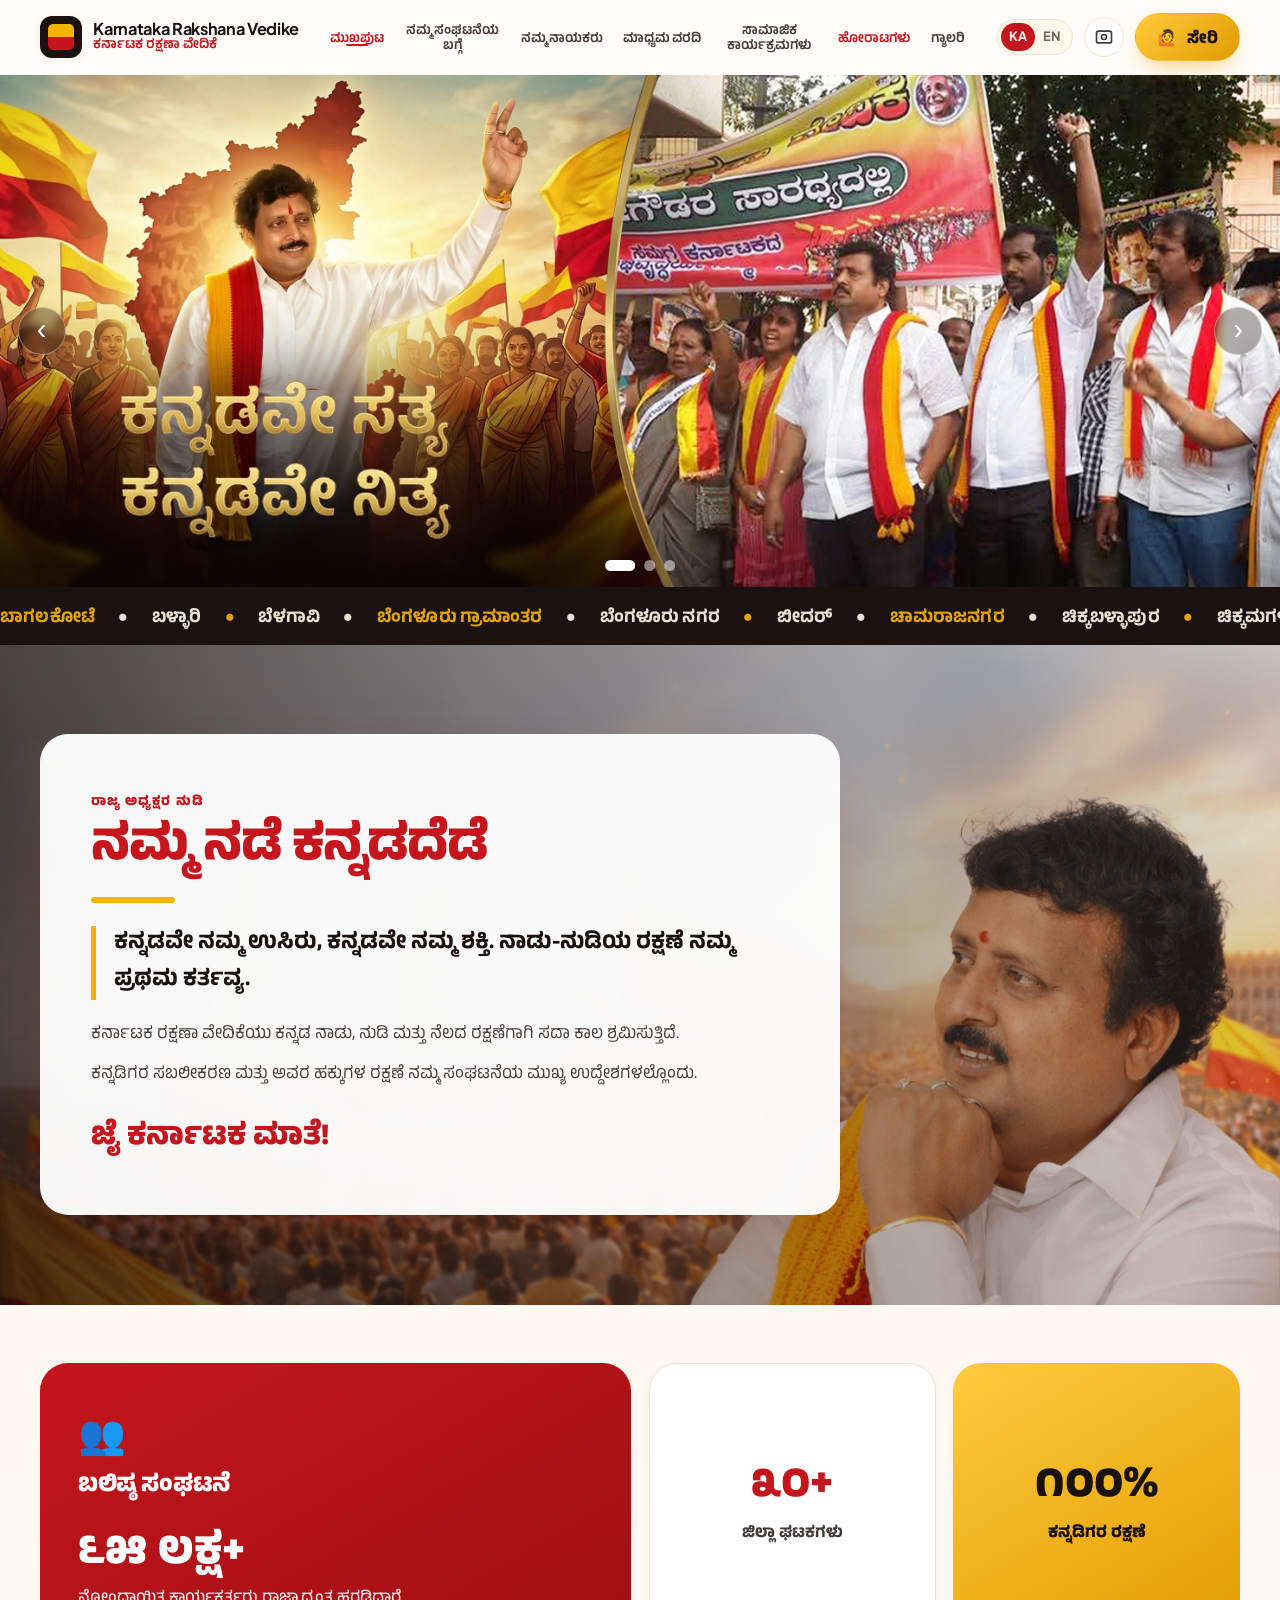
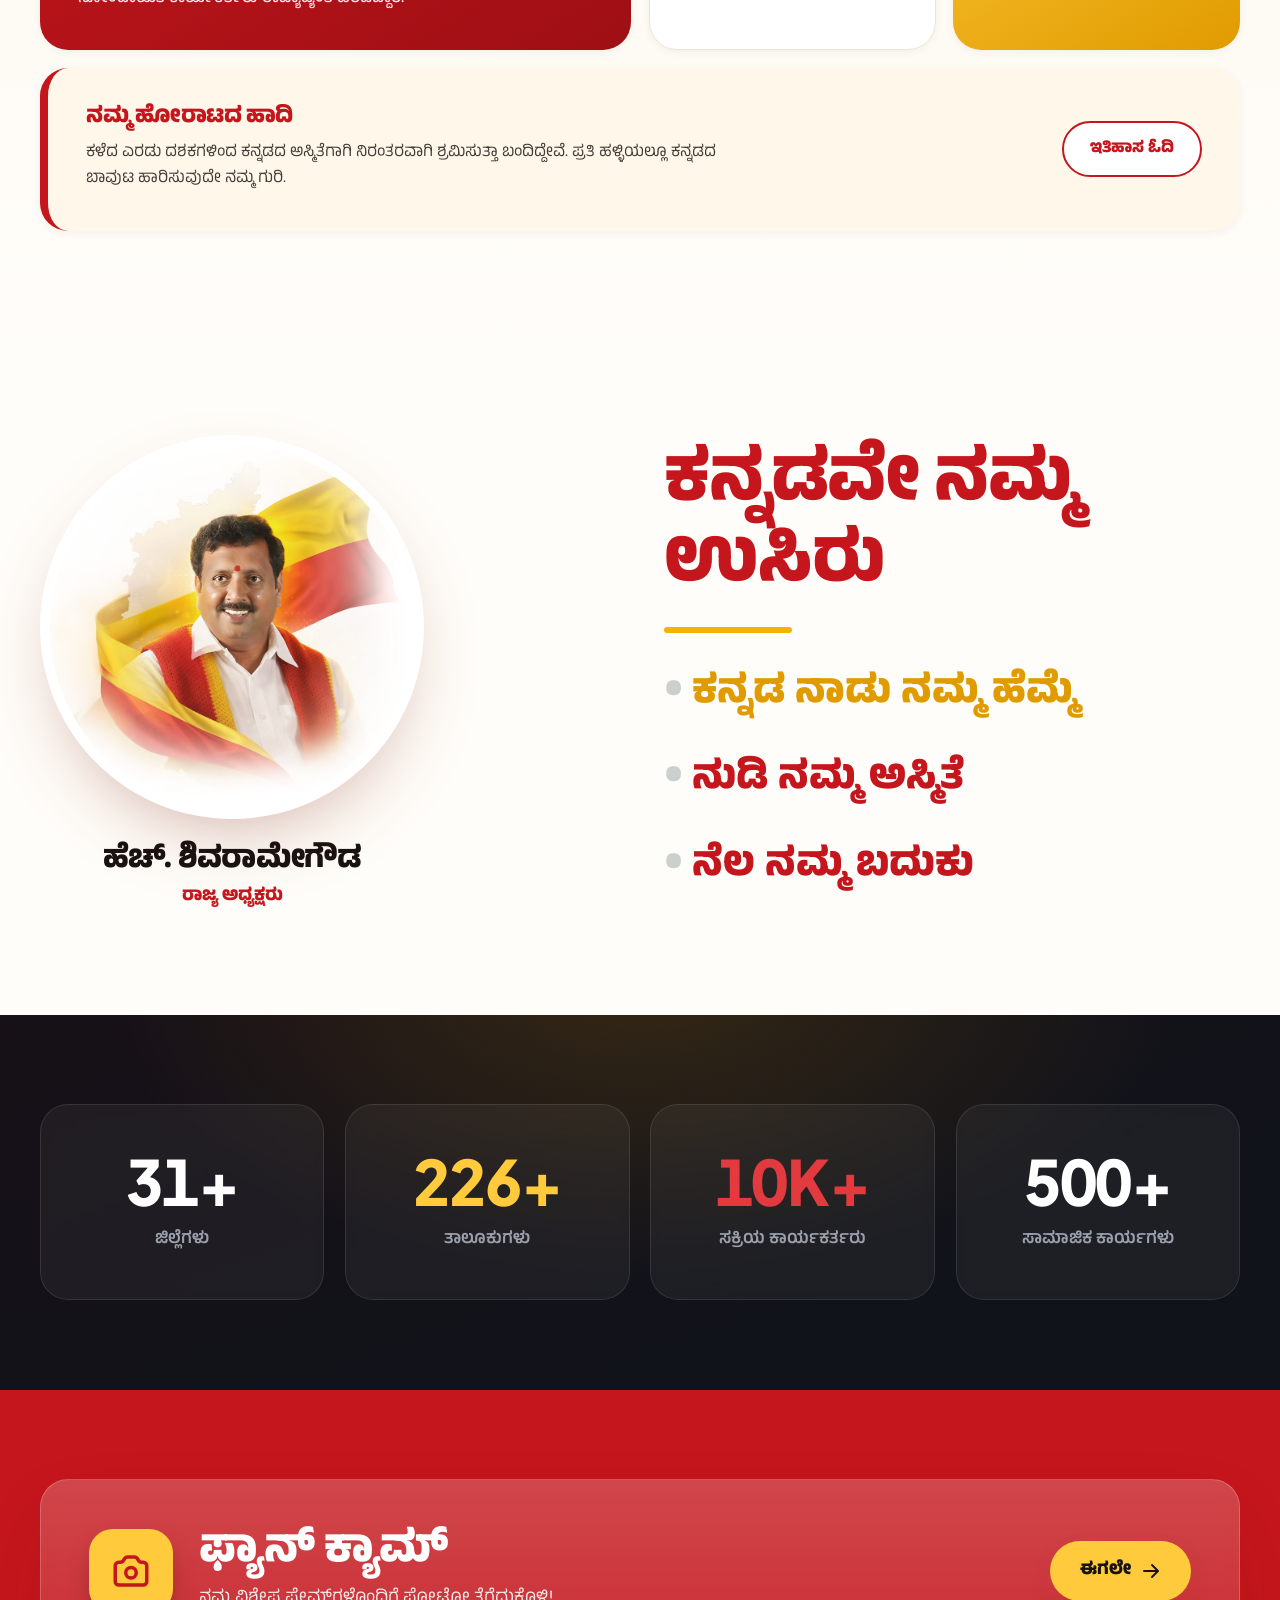
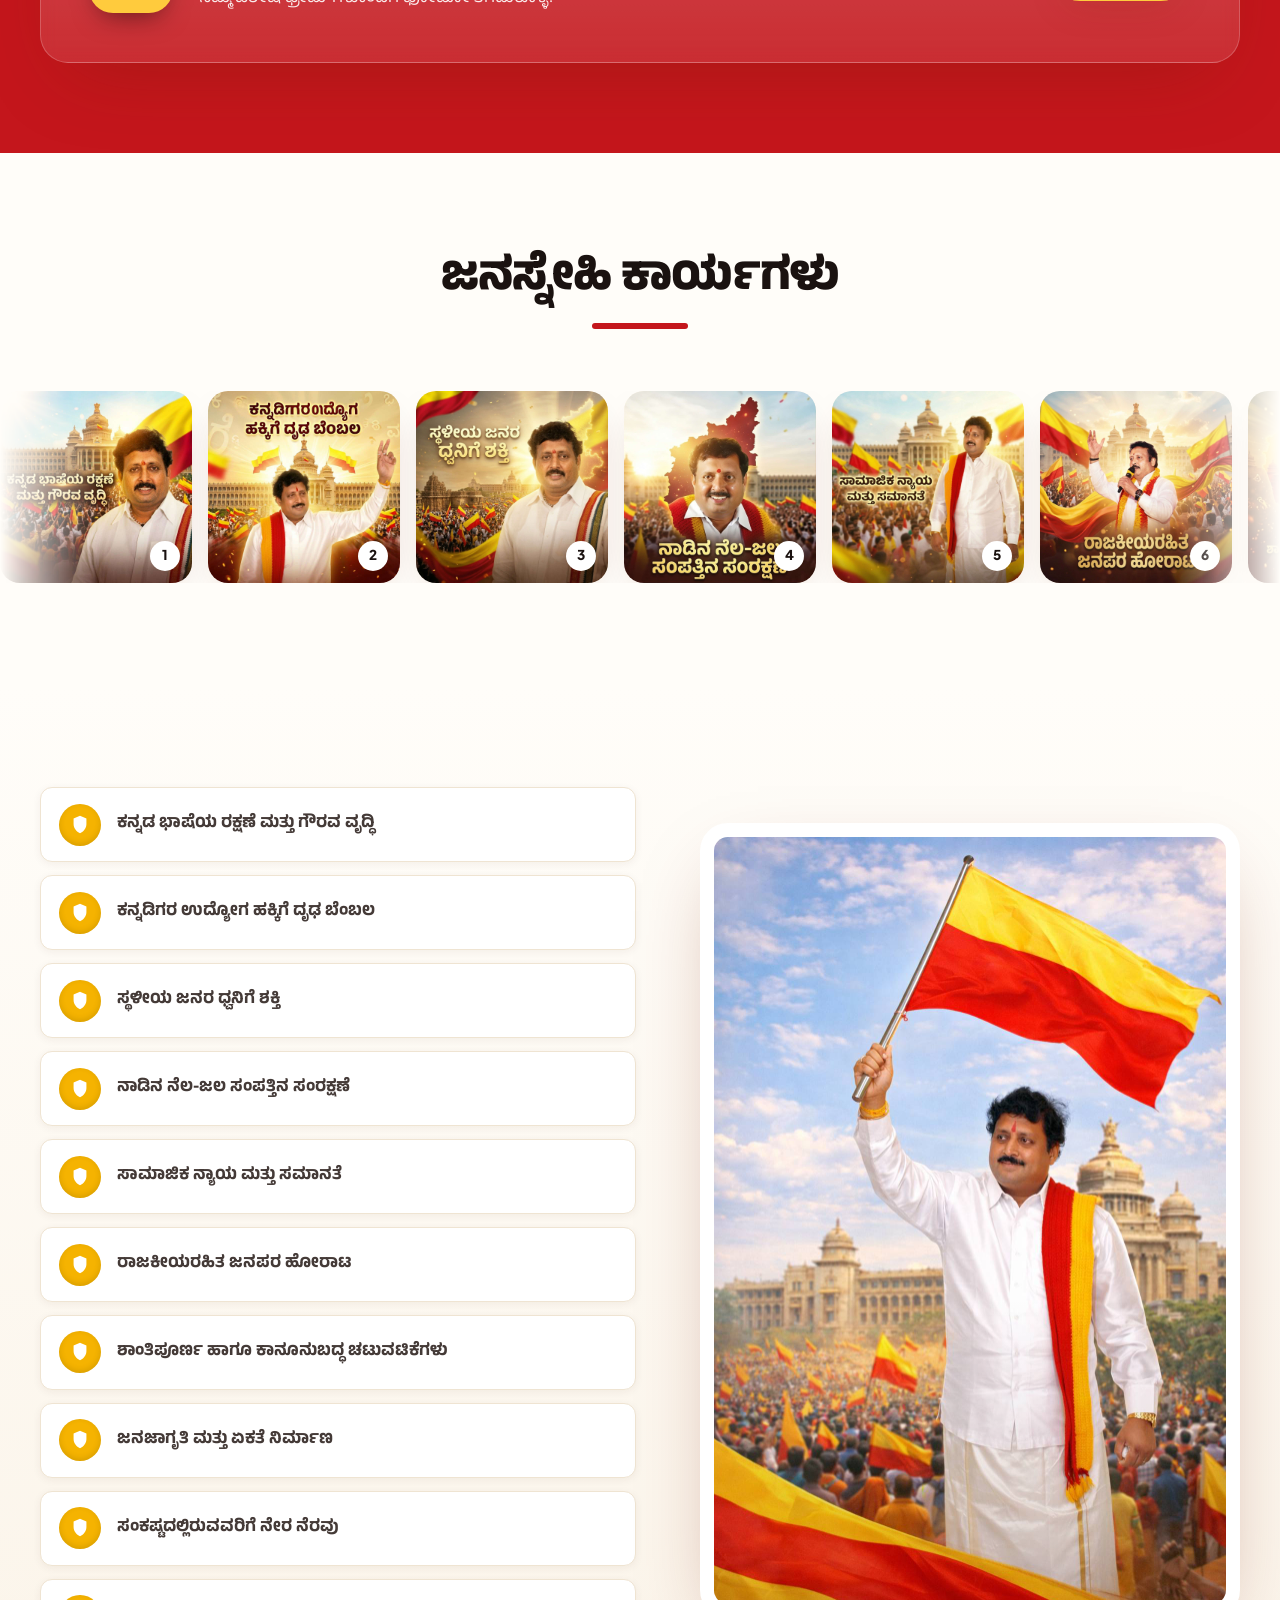
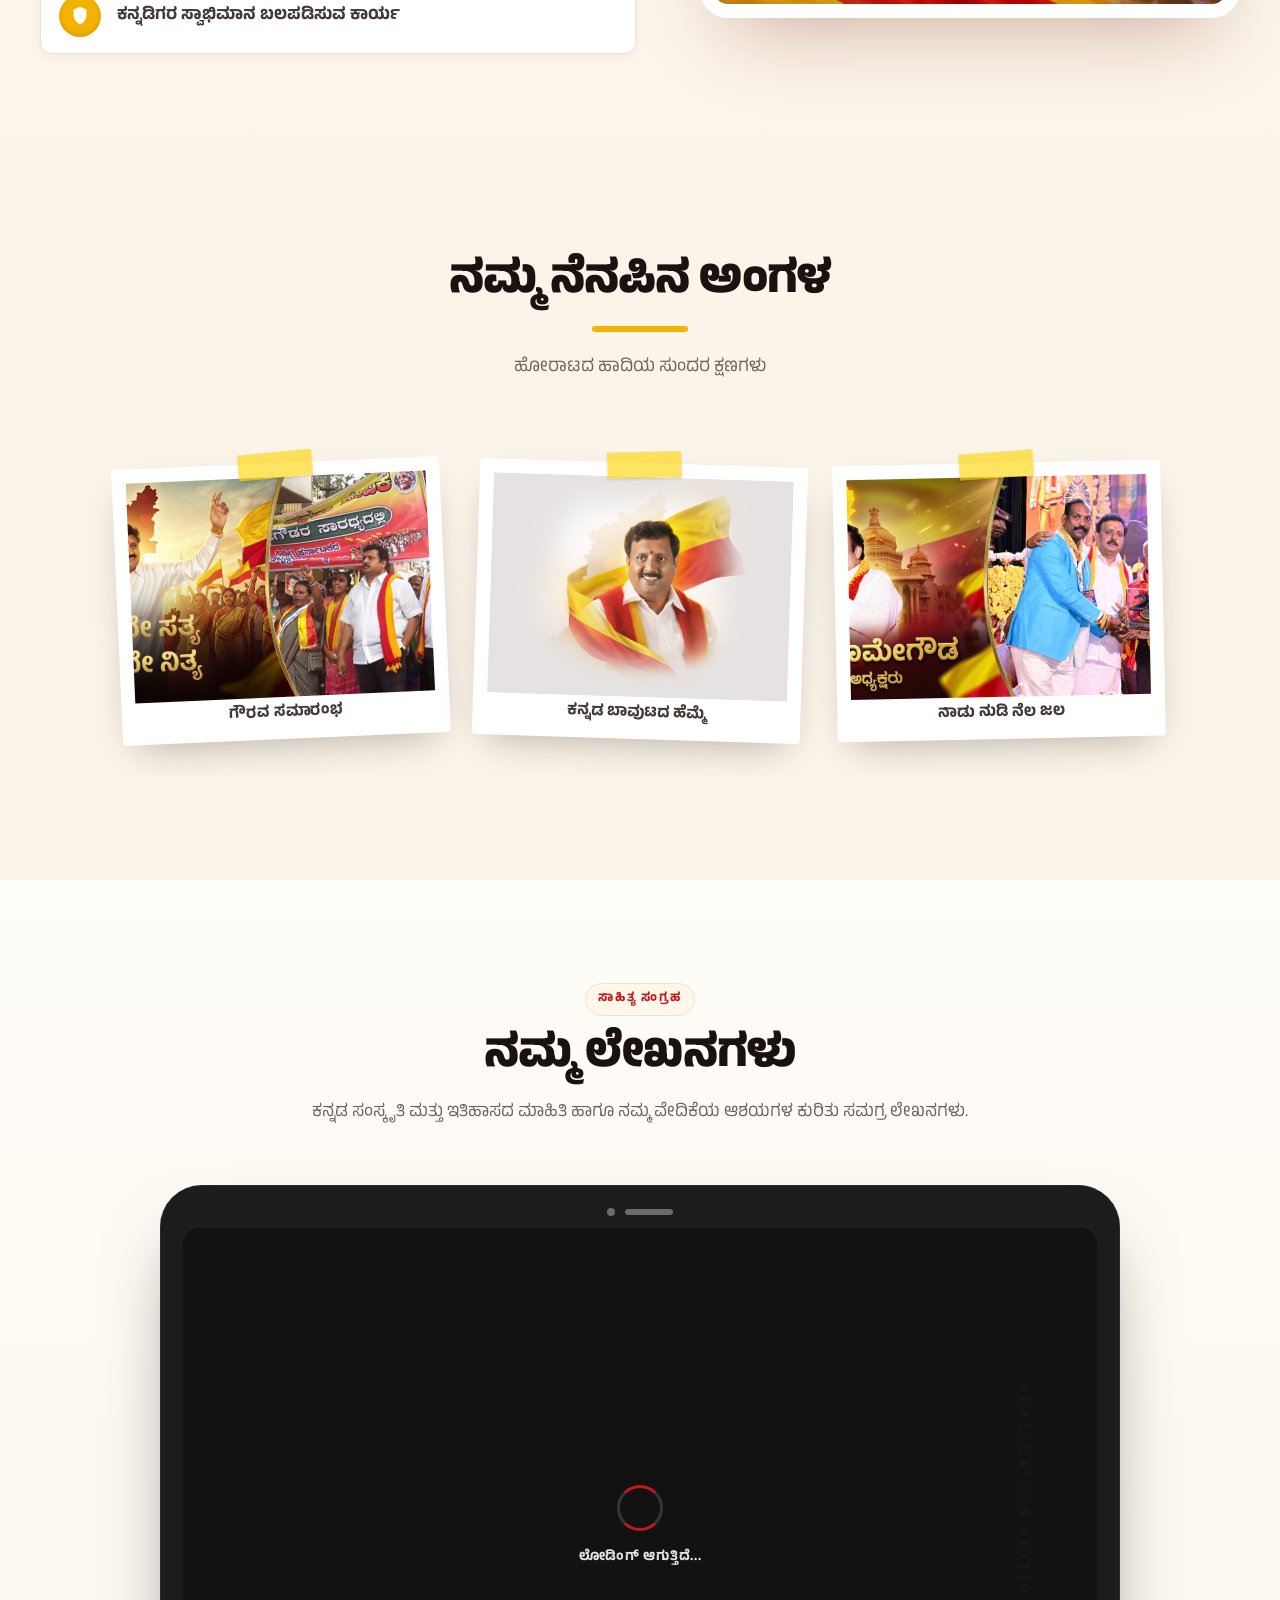
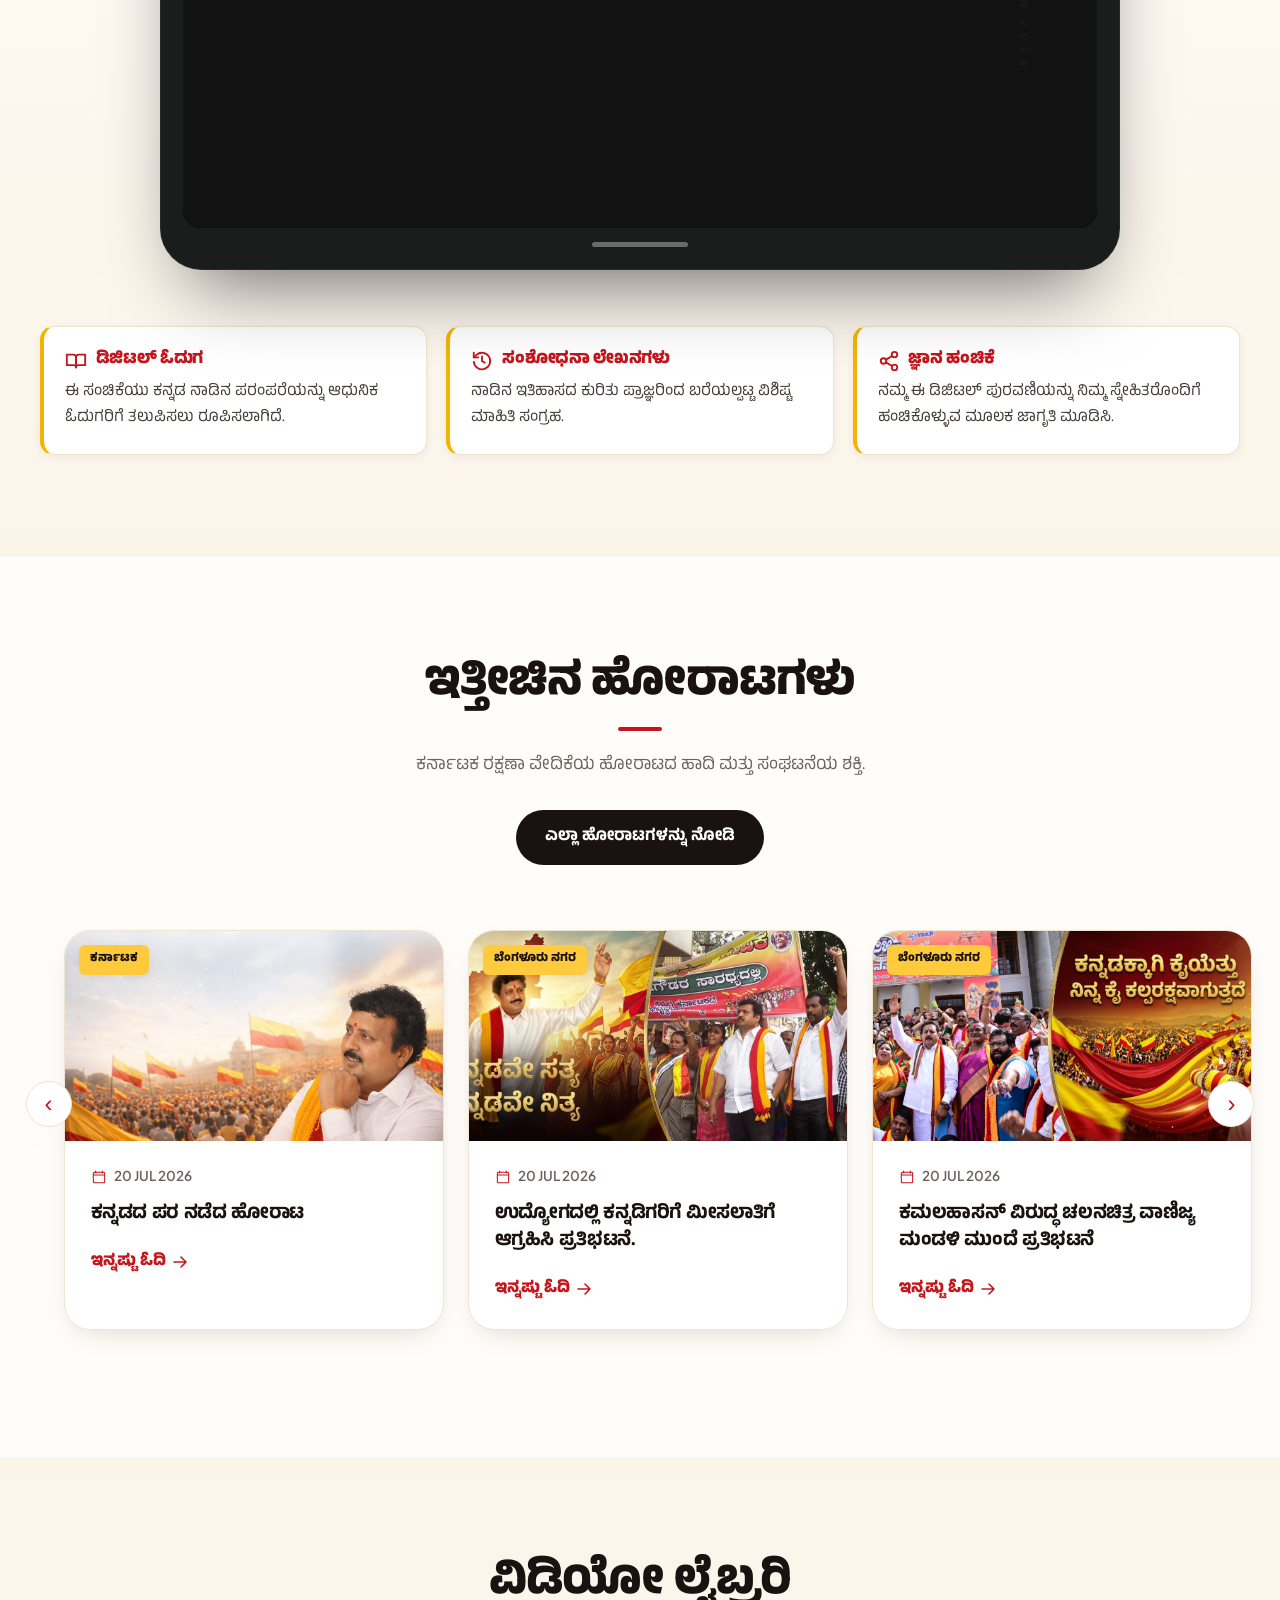
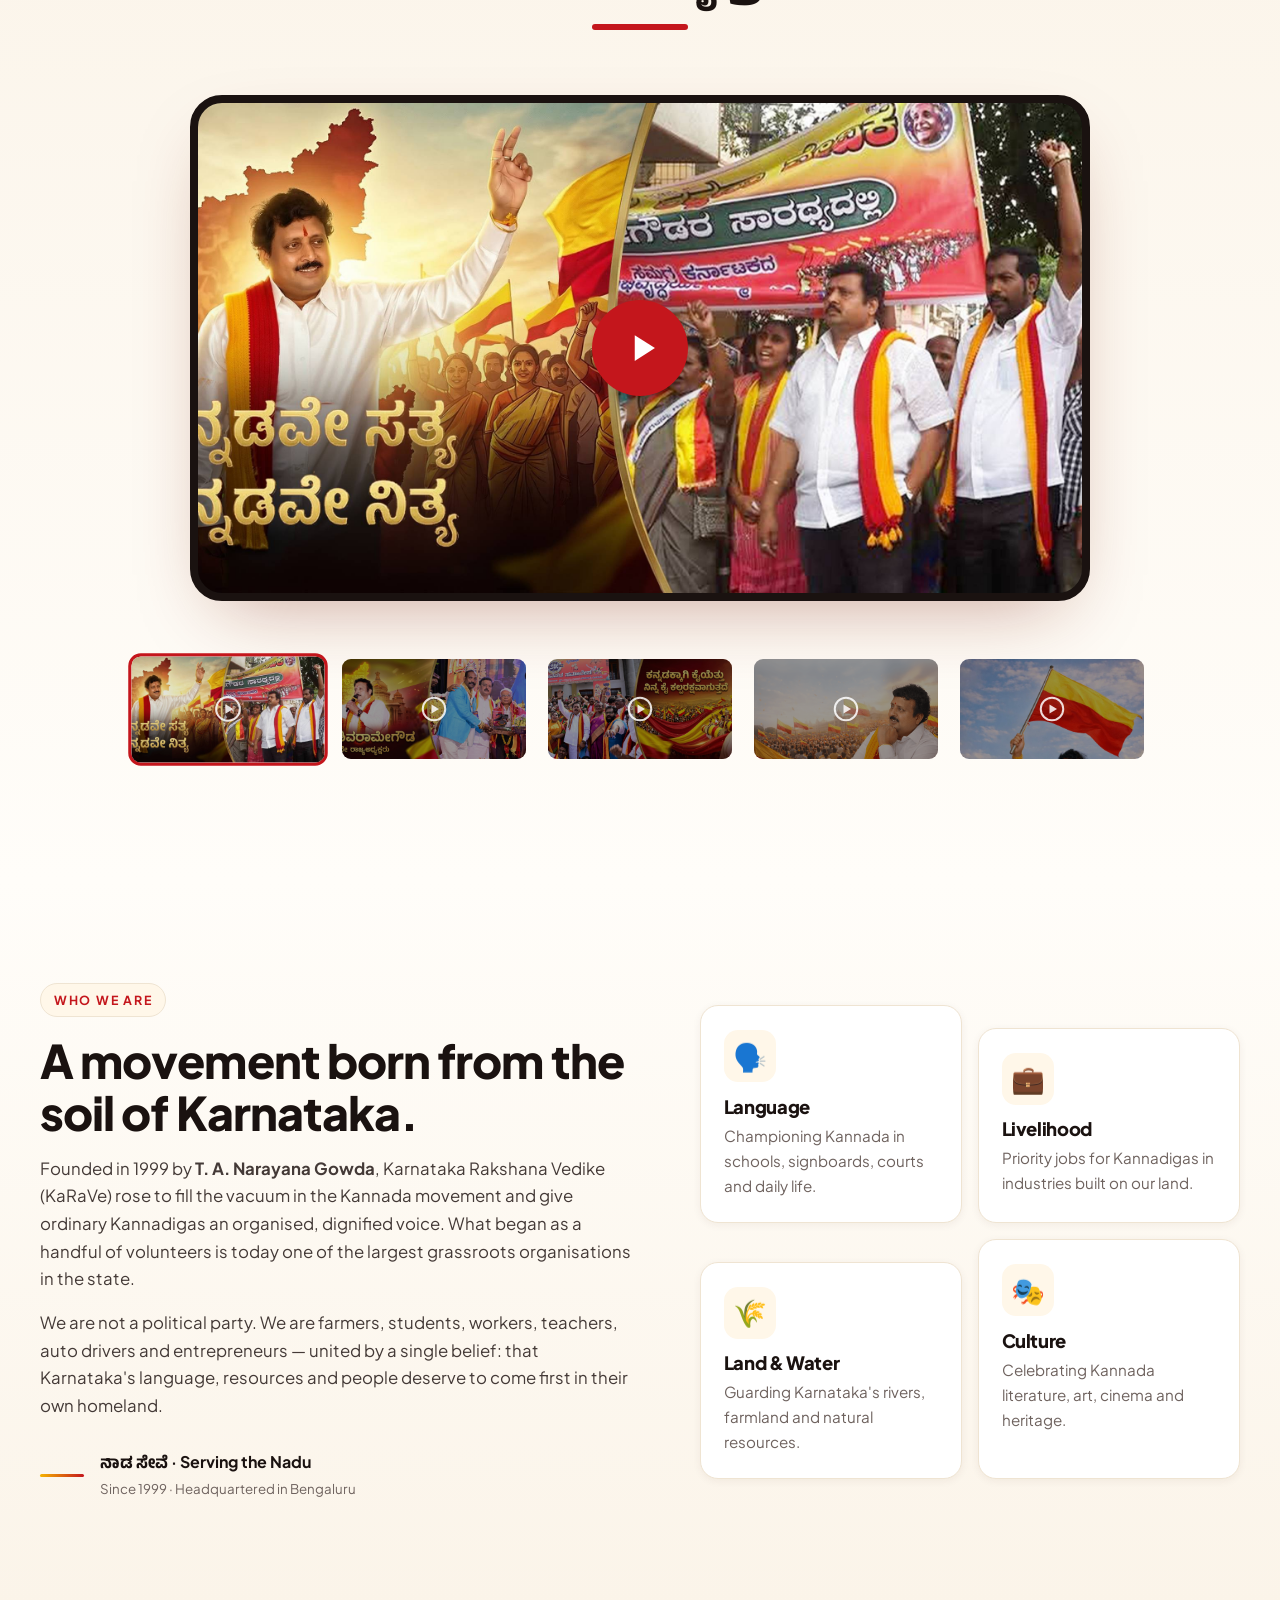
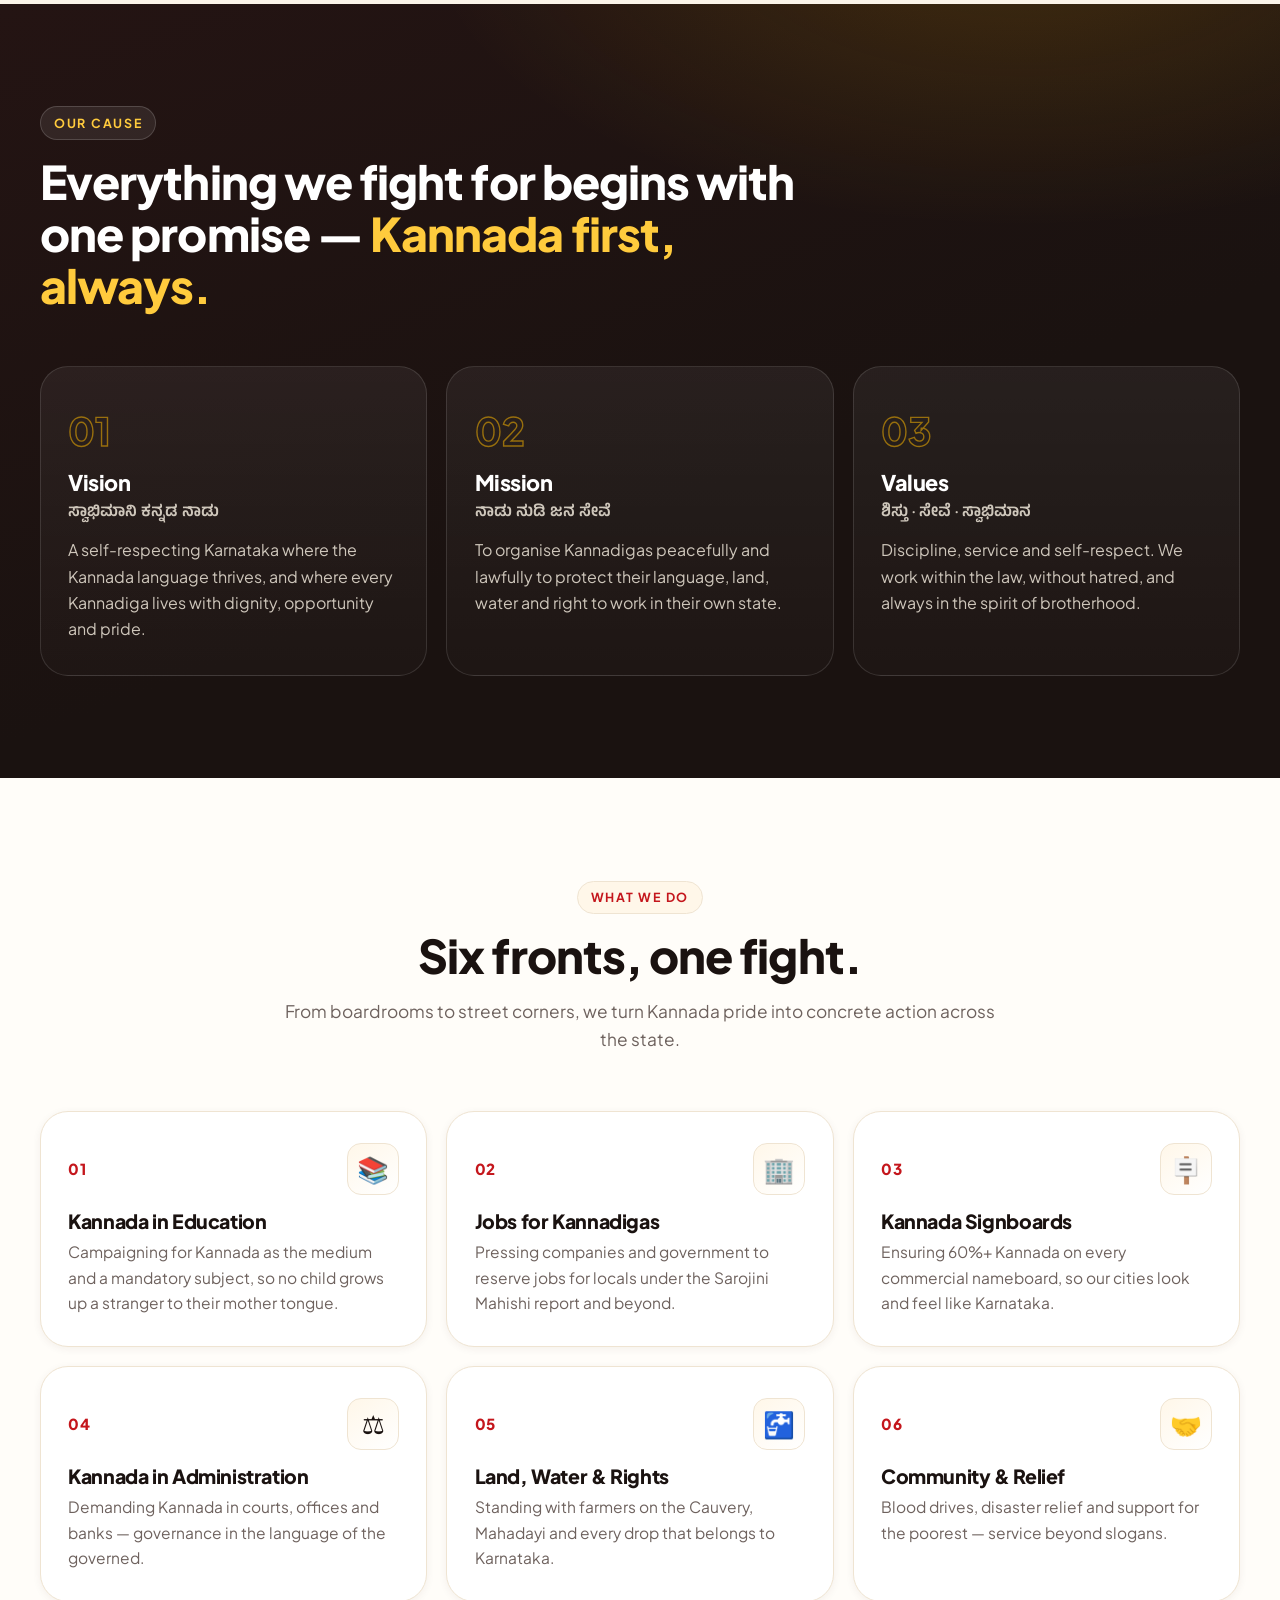
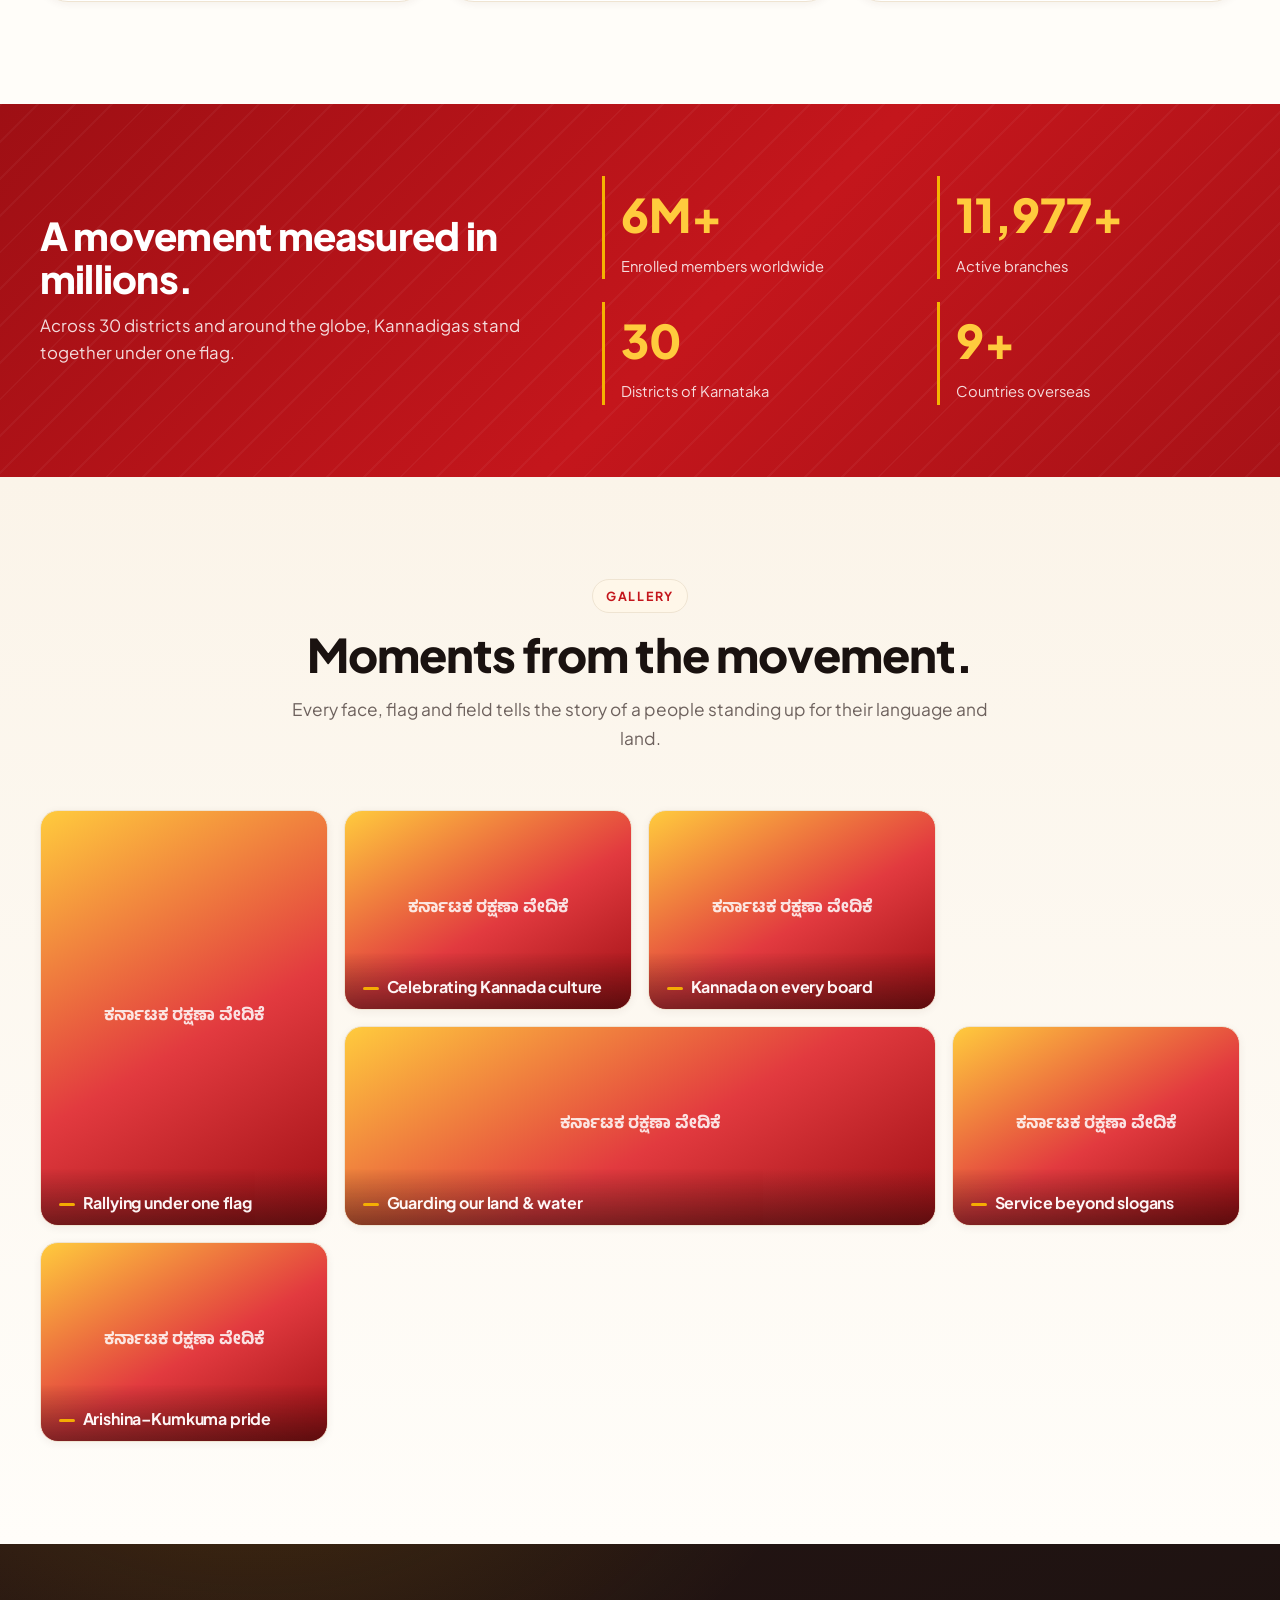
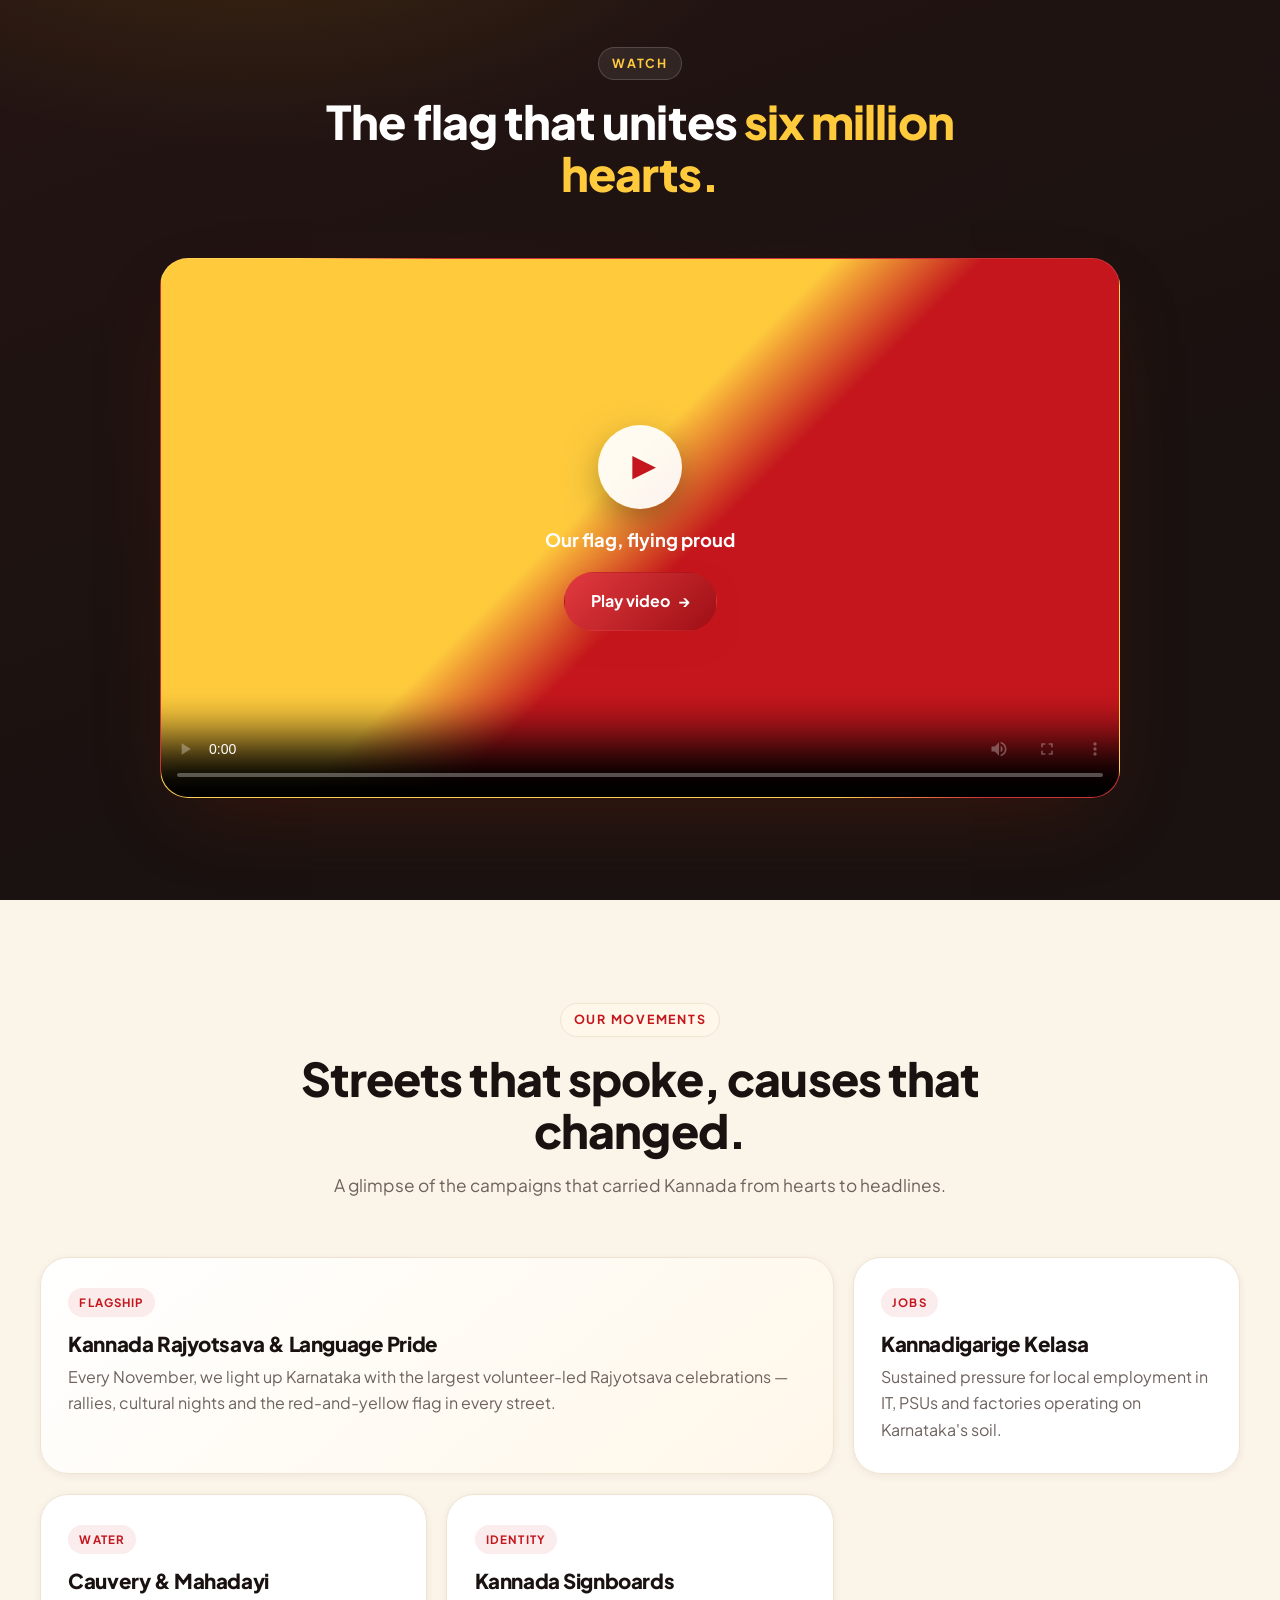
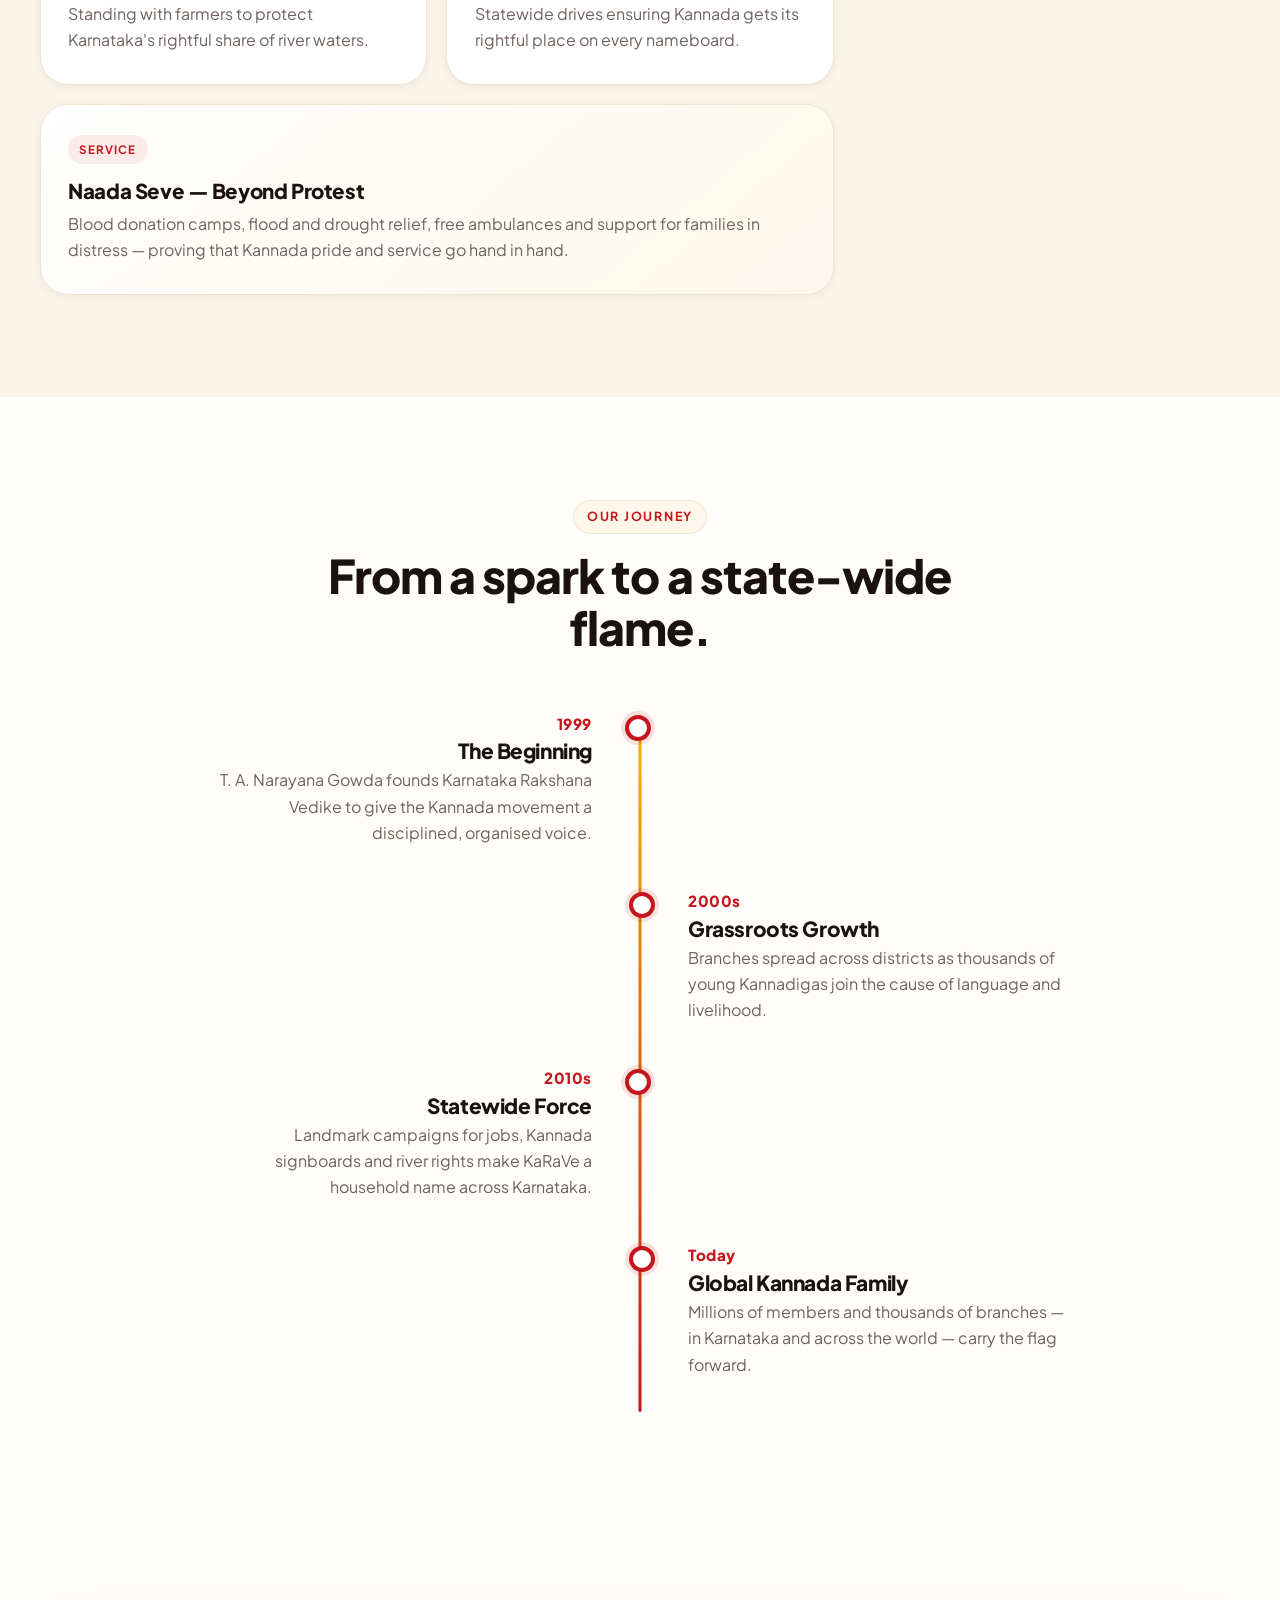
==== index.html @ 550abf99 "Add Video Library section with thumbnail selector Add a #videolib section ('Vidiyo Library'): a larg" ====
<!DOCTYPE html>
<html lang="en" data-theme="light">
<head>
  <meta charset="UTF-8" />
  <meta name="viewport" content="width=device-width, initial-scale=1.0" />
  <meta name="theme-color" content="#C4161C" />
  <title>Karnataka Rakshana Vedike — Voice of Kannada &amp; Karnataka</title>
  <meta name="description" content="Karnataka Rakshana Vedike (KaRaVe) — a people's movement safeguarding the Kannada language, culture, land and livelihood since 1999. 6 million+ members. 12,000+ branches. One Kannada spirit." />
  <meta property="og:title" content="Karnataka Rakshana Vedike — Voice of Kannada &amp; Karnataka" />
  <meta property="og:description" content="A people's movement for Kannada language, culture, land and livelihood since 1999." />
  <meta property="og:type" content="website" />
  <link rel="preconnect" href="https://fonts.googleapis.com" />
  <link rel="preconnect" href="https://fonts.gstatic.com" crossorigin />
  <link href="https://fonts.googleapis.com/css2?family=Anek+Kannada:wght@400;500;600;700;800&family=Plus+Jakarta+Sans:wght@400;500;600;700;800&family=Noto+Sans+Kannada:wght@400;500;600;700;800&display=swap" rel="stylesheet" />
  <link rel="stylesheet" href="assets/styles.css" />
  <link rel="icon" href="data:image/svg+xml,%3Csvg xmlns='http://www.w3.org/2000/svg' viewBox='0 0 32 32'%3E%3Crect width='32' height='16' fill='%23F5B301'/%3E%3Crect y='16' width='32' height='16' fill='%23C4161C'/%3E%3C/svg%3E" />
</head>
<body>
  <!-- Header / Nav -->
  <header class="header" id="top">
    <div class="container header__inner">
      <a class="brand" href="#top" aria-label="Karnataka Rakshana Vedike home">
        <span class="brand__mark" aria-hidden="true">
          <span class="brand__flag"></span>
        </span>
        <span class="brand__text">
          <strong>Karnataka Rakshana Vedike</strong>
          <small lang="kn">ಕರ್ನಾಟಕ ರಕ್ಷಣಾ ವೇದಿಕೆ</small>
        </span>
      </a>

      <nav class="nav" id="nav" aria-label="Primary">
        <a href="#top" class="is-active" data-kn="ಮುಖಪುಟ" data-en="Home">ಮುಖಪುಟ</a>
        <a href="#about" data-kn="ನಮ್ಮ ಸಂಘಟನೆಯ ಬಗ್ಗೆ" data-en="About Us">ನಮ್ಮ ಸಂಘಟನೆಯ ಬಗ್ಗೆ</a>
        <a href="#leaders" data-kn="ನಮ್ಮ ನಾಯಕರು" data-en="Our Leaders">ನಮ್ಮ ನಾಯಕರು</a>
        <a href="#video" data-kn="ಮಾಧ್ಯಮ ವರದಿ" data-en="Media">ಮಾಧ್ಯಮ ವರದಿ</a>
        <a href="#work" data-kn="ಸಾಮಾಜಿಕ ಕಾರ್ಯಕ್ರಮಗಳು" data-en="Social Work">ಸಾಮಾಜಿಕ ಕಾರ್ಯಕ್ರಮಗಳು</a>
        <a href="#movements" data-kn="ಹೋರಾಟಗಳು" data-en="Movements">ಹೋರಾಟಗಳು</a>
        <a href="#gallery" data-kn="ಗ್ಯಾಲರಿ" data-en="Gallery">ಗ್ಯಾಲರಿ</a>
      </nav>

      <div class="header__tools">
        <div class="langtoggle" role="group" aria-label="Language">
          <button type="button" class="langtoggle__btn is-on" data-lang="kn">KA</button>
          <button type="button" class="langtoggle__btn" data-lang="en">EN</button>
        </div>
        <a href="#gallery" class="iconbtn" aria-label="Gallery photos">
          <svg viewBox="0 0 24 24" width="20" height="20" fill="none" stroke="currentColor" stroke-width="2" stroke-linecap="round" stroke-linejoin="round"><rect x="3" y="5" width="18" height="14" rx="2"/><circle cx="12" cy="12" r="3"/></svg>
        </a>
        <a href="#join" class="btn btn--join" data-kn="ಸೇರಿ" data-en="Join">ಸೇರಿ</a>
      </div>

      <button class="nav-toggle" id="navToggle" aria-label="Open menu" aria-expanded="false" aria-controls="nav">
        <span></span><span></span><span></span>
      </button>
    </div>
  </header>

  <main>
    <!-- Hero banner slider -->
    <section class="hero-slider" id="heroSlider" aria-label="Featured banners" aria-roledescription="carousel">
      <div class="hero-slider__track">
        <figure class="hslide is-active" data-label="ಕರ್ನಾಟಕ ರಕ್ಷಣಾ ವೇದಿಕೆ">
          <img src="assets/media/banner/banner-2.jpg" data-remote="https://d2ol7oe51mr4n9.cloudfront.net/user_3G4bnJPvIHipa5YfpqpDWYcQAig/8633b214-7e27-4048-98a4-b83fd46f78cf.jpg" alt="Karnataka Rakshana Vedike banner" loading="eager" onerror="if(!this.dataset.f){this.dataset.f=1;this.src=this.dataset.remote}else{this.closest('.hslide').classList.add('is-fallback')}" />
        </figure>
        <figure class="hslide" data-label="ನಾಡು ನುಡಿ ನೆಲ ಜಲ">
          <img src="assets/media/banner/banner-3.jpg" data-remote="https://d2ol7oe51mr4n9.cloudfront.net/user_3G4bnJPvIHipa5YfpqpDWYcQAig/79db3e2f-8eed-4d24-8888-24e9366137b5.jpg" alt="Karnataka Rakshana Vedike banner" loading="lazy" onerror="if(!this.dataset.f){this.dataset.f=1;this.src=this.dataset.remote}else{this.closest('.hslide').classList.add('is-fallback')}" />
        </figure>
        <figure class="hslide" data-label="ಜೈ ಕರ್ನಾಟಕ ಮಾತೆ">
          <img src="assets/media/banner/banner-4.jpg" data-remote="https://d2ol7oe51mr4n9.cloudfront.net/user_3G4bnJPvIHipa5YfpqpDWYcQAig/991de2d6-4c85-4913-9ad2-452d06b0b717.jpg" alt="Karnataka Rakshana Vedike banner" loading="lazy" onerror="if(!this.dataset.f){this.dataset.f=1;this.src=this.dataset.remote}else{this.closest('.hslide').classList.add('is-fallback')}" />
        </figure>
      </div>

      <button class="hero-slider__arrow hero-slider__arrow--prev" id="heroPrev" aria-label="Previous banner">&#8249;</button>
      <button class="hero-slider__arrow hero-slider__arrow--next" id="heroNext" aria-label="Next banner">&#8250;</button>

      <div class="hero-slider__dots" id="heroDots" role="tablist" aria-label="Choose banner">
        <button class="is-on" aria-label="Banner 1"></button>
        <button aria-label="Banner 2"></button>
        <button aria-label="Banner 3"></button>
      </div>
    </section>

    <!-- Marquee -->
    <div class="marquee" aria-hidden="true">
      <div class="marquee__track">
        <span>ಬಾಗಲಕೋಟೆ</span><span>•</span><span>ಬಳ್ಳಾರಿ</span><span>•</span><span>ಬೆಳಗಾವಿ</span><span>•</span><span>ಬೆಂಗಳೂರು ಗ್ರಾಮಾಂತರ</span><span>•</span>
        <span>ಬೆಂಗಳೂರು ನಗರ</span><span>•</span><span>ಬೀದರ್</span><span>•</span><span>ಚಾಮರಾಜನಗರ</span><span>•</span><span>ಚಿಕ್ಕಬಳ್ಳಾಪುರ</span><span>•</span>
        <span>ಚಿಕ್ಕಮಗಳೂರು</span><span>•</span><span>ಚಿತ್ರದುರ್ಗ</span><span>•</span><span>ದಕ್ಷಿಣ ಕನ್ನಡ</span><span>•</span><span>ದಾವಣಗೆರೆ</span><span>•</span>
        <span>ಧಾರವಾಡ</span><span>•</span><span>ಗದಗ</span><span>•</span><span>ಹಾಸನ</span><span>•</span><span>ಹಾವೇರಿ</span><span>•</span>
        <span>ಕಲಬುರಗಿ</span><span>•</span><span>ಕೊಡಗು</span><span>•</span><span>ಕೋಲಾರ</span><span>•</span><span>ಕೊಪ್ಪಳ</span><span>•</span>
        <span>ಮಂಡ್ಯ</span><span>•</span><span>ಮೈಸೂರು</span><span>•</span><span>ರಾಯಚೂರು</span><span>•</span><span>ರಾಮನಗರ</span><span>•</span>
        <span>ಶಿವಮೊಗ್ಗ</span><span>•</span><span>ತುಮಕೂರು</span><span>•</span><span>ಉಡುಪಿ</span><span>•</span><span>ಉತ್ತರ ಕನ್ನಡ</span><span>•</span>
        <span>ವಿಜಯಪುರ</span><span>•</span><span>ವಿಜಯನಗರ</span><span>•</span><span>ಯಾದಗಿರಿ</span><span>•</span>
        <span>ಬಾಗಲಕೋಟೆ</span><span>•</span><span>ಬಳ್ಳಾರಿ</span><span>•</span><span>ಬೆಳಗಾವಿ</span><span>•</span><span>ಬೆಂಗಳೂರು ಗ್ರಾಮಾಂತರ</span><span>•</span>
        <span>ಬೆಂಗಳೂರು ನಗರ</span><span>•</span><span>ಬೀದರ್</span><span>•</span><span>ಚಾಮರಾಜನಗರ</span><span>•</span><span>ಚಿಕ್ಕಬಳ್ಳಾಪುರ</span><span>•</span>
        <span>ಚಿಕ್ಕಮಗಳೂರು</span><span>•</span><span>ಚಿತ್ರದುರ್ಗ</span><span>•</span><span>ದಕ್ಷಿಣ ಕನ್ನಡ</span><span>•</span><span>ದಾವಣಗೆರೆ</span><span>•</span>
        <span>ಧಾರವಾಡ</span><span>•</span><span>ಗದಗ</span><span>•</span><span>ಹಾಸನ</span><span>•</span><span>ಹಾವೇರಿ</span><span>•</span>
        <span>ಕಲಬುರಗಿ</span><span>•</span><span>ಕೊಡಗು</span><span>•</span><span>ಕೋಲಾರ</span><span>•</span><span>ಕೊಪ್ಪಳ</span><span>•</span>
        <span>ಮಂಡ್ಯ</span><span>•</span><span>ಮೈಸೂರು</span><span>•</span><span>ರಾಯಚೂರು</span><span>•</span><span>ರಾಮನಗರ</span><span>•</span>
        <span>ಶಿವಮೊಗ್ಗ</span><span>•</span><span>ತುಮಕೂರು</span><span>•</span><span>ಉಡುಪಿ</span><span>•</span><span>ಉತ್ತರ ಕನ್ನಡ</span><span>•</span>
        <span>ವಿಜಯಪುರ</span><span>•</span><span>ವಿಜಯನಗರ</span><span>•</span><span>ಯಾದಗಿರಿ</span><span>•</span>
      </div>
    </div>

    <!-- President's Message + Impact (Our Leaders) -->
    <section class="president" id="leaders">
      <div class="president__hero">
        <img class="president__bg" src="assets/media/banner/bannat-5.png" alt="" aria-hidden="true"
             onerror="this.closest('.president__hero').classList.add('is-nobg')" />
        <div class="container">
          <div class="president__card reveal">
            <span class="president__badge" lang="kn">ರಾಜ್ಯ ಅಧ್ಯಕ್ಷರ ನುಡಿ</span>
            <h2 class="president__title" lang="kn">ನಮ್ಮ ನಡೆ ಕನ್ನಡದೆಡೆ</h2>
            <span class="president__rule" aria-hidden="true"></span>
            <blockquote class="president__quote" lang="kn">
              ಕನ್ನಡವೇ ನಮ್ಮ ಉಸಿರು, ಕನ್ನಡವೇ ನಮ್ಮ ಶಕ್ತಿ. ನಾಡು-ನುಡಿಯ ರಕ್ಷಣೆ ನಮ್ಮ ಪ್ರಥಮ ಕರ್ತವ್ಯ.
            </blockquote>
            <div class="president__body" lang="kn">
              <p>ಕರ್ನಾಟಕ ರಕ್ಷಣಾ ವೇದಿಕೆಯು ಕನ್ನಡ ನಾಡು, ನುಡಿ ಮತ್ತು ನೆಲದ ರಕ್ಷಣೆಗಾಗಿ ಸದಾ ಕಾಲ ಶ್ರಮಿಸುತ್ತಿದೆ.</p>
              <p>ಕನ್ನಡಿಗರ ಸಬಲೀಕರಣ ಮತ್ತು ಅವರ ಹಕ್ಕುಗಳ ರಕ್ಷಣೆ ನಮ್ಮ ಸಂಘಟನೆಯ ಮುಖ್ಯ ಉದ್ದೇಶಗಳಲ್ಲೊಂದು.</p>
            </div>
            <p class="president__jai" lang="kn">ಜೈ ಕರ್ನಾಟಕ ಮಾತೆ!</p>
          </div>
        </div>
      </div>

      <!-- Stats Bento Grid -->
      <div class="container">
        <div class="bento">
          <article class="bento__cell bento__cell--main reveal">
            <div>
              <span class="bento__icon" aria-hidden="true">👥</span>
              <h3 lang="kn">ಬಲಿಷ್ಠ ಸಂಘಟನೆ</h3>
            </div>
            <div>
              <p class="bento__num" lang="kn">೬೫ ಲಕ್ಷ+</p>
              <p class="bento__label" lang="kn">ನೋಂದಾಯಿತ ಕಾರ್ಯಕರ್ತರು ರಾಜ್ಯಾದ್ಯಂತ ಹರಡಿದ್ದಾರೆ.</p>
            </div>
          </article>
          <article class="bento__cell bento__cell--white reveal">
            <p class="bento__num bento__num--red" lang="kn">೩೦+</p>
            <p class="bento__label" lang="kn">ಜಿಲ್ಲಾ ಘಟಕಗಳು</p>
          </article>
          <article class="bento__cell bento__cell--yellow reveal">
            <p class="bento__num" lang="kn">೧೦೦%</p>
            <p class="bento__label" lang="kn">ಕನ್ನಡಿಗರ ರಕ್ಷಣೆ</p>
          </article>
          <article class="bento__cell bento__cell--wide reveal">
            <div>
              <h4 lang="kn">ನಮ್ಮ ಹೋರಾಟದ ಹಾದಿ</h4>
              <p lang="kn">ಕಳೆದ ಎರಡು ದಶಕಗಳಿಂದ ಕನ್ನಡದ ಅಸ್ಮಿತೆಗಾಗಿ ನಿರಂತರವಾಗಿ ಶ್ರಮಿಸುತ್ತಾ ಬಂದಿದ್ದೇವೆ. ಪ್ರತಿ ಹಳ್ಳಿಯಲ್ಲೂ ಕನ್ನಡದ ಬಾವುಟ ಹಾರಿಸುವುದೇ ನಮ್ಮ ಗುರಿ.</p>
            </div>
            <a class="bento__btn" href="#journey" lang="kn">ಇತಿಹಾಸ ಓದಿ</a>
          </article>
        </div>
      </div>
    </section>

    <!-- Heritage / Leader honor -->
    <section class="section heritage" id="heritage">
      <div class="container heritage__grid">
        <div class="heritage__profile reveal">
          <div class="heritage__ring">
            <img src="assets/media/leaders/president.jpg" alt="ಹೆಚ್. ಶಿವರಾಮೇಗೌಡ — ರಾಜ್ಯ ಅಧ್ಯಕ್ಷರು" loading="lazy" />
          </div>
          <h2 class="heritage__name" lang="kn">ಹೆಚ್. ಶಿವರಾಮೇಗೌಡ</h2>
          <p class="heritage__role" lang="kn">ರಾಜ್ಯ ಅಧ್ಯಕ್ಷರು</p>
        </div>
        <div class="heritage__content reveal">
          <h2 class="heritage__title" lang="kn">ಕನ್ನಡವೇ ನಮ್ಮ<br/>ಉಸಿರು</h2>
          <span class="heritage__underline" aria-hidden="true"></span>
          <ul class="heritage__list">
            <li class="is-gold" lang="kn">ಕನ್ನಡ ನಾಡು ನಮ್ಮ ಹೆಮ್ಮೆ</li>
            <li class="is-red" lang="kn">ನುಡಿ ನಮ್ಮ ಅಸ್ಮಿತೆ</li>
            <li class="is-red" lang="kn">ನೆಲ ನಮ್ಮ ಬದುಕು</li>
          </ul>
        </div>
      </div>
    </section>

    <!-- Statistics -->
    <section class="stats" id="stats">
      <div class="container">
        <div class="stats__grid">
          <div class="statcard reveal">
            <span class="statcard__num" data-count="31" data-suffix="+">0</span>
            <span class="statcard__label" lang="kn">ಜಿಲ್ಲೆಗಳು</span>
          </div>
          <div class="statcard statcard--yellow reveal">
            <span class="statcard__num" data-count="226" data-suffix="+">0</span>
            <span class="statcard__label" lang="kn">ತಾಲೂಕುಗಳು</span>
          </div>
          <div class="statcard statcard--red reveal">
            <span class="statcard__num" data-count="10" data-suffix="K+">0</span>
            <span class="statcard__label" lang="kn">ಸಕ್ರಿಯ ಕಾರ್ಯಕರ್ತರು</span>
          </div>
          <div class="statcard reveal">
            <span class="statcard__num" data-count="500" data-suffix="+">0</span>
            <span class="statcard__label" lang="kn">ಸಾಮಾಜಿಕ ಕಾರ್ಯಗಳು</span>
          </div>
        </div>
      </div>
    </section>

    <!-- Fan Cam -->
    <section class="fancam" id="fancam">
      <div class="container">
        <div class="fancam__card reveal">
          <div class="fancam__left">
            <div class="fancam__icon" aria-hidden="true">
              <svg viewBox="0 0 24 24" fill="none" stroke="currentColor" stroke-width="2">
                <path d="M3 9a2 2 0 012-2h.93a2 2 0 001.664-.89l.812-1.22A2 2 0 0110.07 4h3.86a2 2 0 011.664.89l.812 1.22A2 2 0 0018.07 7H19a2 2 0 012 2v9a2 2 0 01-2 2H5a2 2 0 01-2-2V9z" stroke-linecap="round" stroke-linejoin="round"></path>
                <path d="M15 13a3 3 0 11-6 0 3 3 0 016 0z" stroke-linecap="round" stroke-linejoin="round"></path>
              </svg>
            </div>
            <div>
              <h2 class="fancam__title" lang="kn">ಫ್ಯಾನ್ ಕ್ಯಾಮ್</h2>
              <p class="fancam__sub" lang="kn">ನಮ್ಮ ವಿಶೇಷ ಫ್ರೇಮ್‌ಗಳೊಂದಿಗೆ ಫೋಟೋ ತೆಗೆದುಕೊಳ್ಳಿ!</p>
            </div>
          </div>
          <a class="fancam__cta" href="#gallery" lang="kn">
            ಈಗಲೇ
            <svg viewBox="0 0 20 20" fill="currentColor" aria-hidden="true"><path fill-rule="evenodd" clip-rule="evenodd" d="M10.293 3.293a1 1 0 011.414 0l6 6a1 1 0 010 1.414l-6 6a1 1 0 01-1.414-1.414L14.586 11H3a1 1 0 110-2h11.586l-4.293-4.293a1 1 0 010-1.414z"></path></svg>
          </a>
        </div>
      </div>
    </section>

    <!-- Jan-snehi works (infinite slider) -->
    <section class="section works-slider" id="works">
      <div class="container works-slider__head">
        <h2 class="section__title" lang="kn">ಜನಸ್ನೇಹಿ ಕಾರ್ಯಗಳು</h2>
        <span class="works-slider__rule" aria-hidden="true"></span>
      </div>
      <div class="works-slider__mask">
        <div class="works-slider__track">
          <figure class="workcard"><img src="assets/media/banner/1.jpg" alt="ಕನ್ನಡ ಭಾಷೆಯ ರಕ್ಷಣೆ ಮತ್ತು ಗೌರವ ವೃದ್ಧಿ" loading="lazy" /><span class="workcard__badge">1</span></figure>
          <figure class="workcard"><img src="assets/media/banner/2.jpg" alt="ಕನ್ನಡಿಗರ ಉದ್ಯೋಗ ಹಕ್ಕಿಗೆ ದೃಢ ಬೆಂಬಲ" loading="lazy" /><span class="workcard__badge">2</span></figure>
          <figure class="workcard"><img src="assets/media/banner/3.jpg" alt="ಸ್ಥಳೀಯ ಜನರ ಧ್ವನಿಗೆ ಶಕ್ತಿ" loading="lazy" /><span class="workcard__badge">3</span></figure>
          <figure class="workcard"><img src="assets/media/banner/4.jpg" alt="ನಾಡಿನ ನೆಲ-ಜಲ ಸಂಪತ್ತಿನ ಸಂರಕ್ಷಣೆ" loading="lazy" /><span class="workcard__badge">4</span></figure>
          <figure class="workcard"><img src="assets/media/banner/5.jpg" alt="ಸಾಮಾಜಿಕ ನ್ಯಾಯ ಮತ್ತು ಸಮಾನತೆ" loading="lazy" /><span class="workcard__badge">5</span></figure>
          <figure class="workcard"><img src="assets/media/banner/6.jpg" alt="ರಾಜಕೀಯರಹಿತ ಜನಪರ ಹೋರಾಟ" loading="lazy" /><span class="workcard__badge">6</span></figure>
          <figure class="workcard"><img src="assets/media/banner/7.jpg" alt="ಶಾಂತಿಪೂರ್ಣ ಹಾಗೂ ಕಾನೂನುಬದ್ಧ ಚಟುವಟಿಕೆಗಳು" loading="lazy" /><span class="workcard__badge">7</span></figure>
          <figure class="workcard"><img src="assets/media/banner/8.jpg" alt="ಜನಜಾಗೃತಿ ಮತ್ತು ಏಕತೆ ನಿರ್ಮಾಣ" loading="lazy" /><span class="workcard__badge">8</span></figure>
          <figure class="workcard"><img src="assets/media/banner/9.jpg" alt="ಸಂಕಷ್ಟದಲ್ಲಿರುವವರಿಗೆ ನೇರ ನೆರವು" loading="lazy" /><span class="workcard__badge">9</span></figure>
          <figure class="workcard"><img src="assets/media/banner/10.jpg" alt="ಕನ್ನಡಿಗರ ಸ್ವಾಭಿಮಾನ ಬಲಪಡಿಸುವ ಕಾರ್ಯ" loading="lazy" /><span class="workcard__badge">10</span></figure>
          <figure class="workcard" aria-hidden="true"><img src="assets/media/banner/1.jpg" alt="ಕನ್ನಡ ಭಾಷೆಯ ರಕ್ಷಣೆ ಮತ್ತು ಗೌರವ ವೃದ್ಧಿ" loading="lazy" /><span class="workcard__badge">1</span></figure>
          <figure class="workcard" aria-hidden="true"><img src="assets/media/banner/2.jpg" alt="ಕನ್ನಡಿಗರ ಉದ್ಯೋಗ ಹಕ್ಕಿಗೆ ದೃಢ ಬೆಂಬಲ" loading="lazy" /><span class="workcard__badge">2</span></figure>
          <figure class="workcard" aria-hidden="true"><img src="assets/media/banner/3.jpg" alt="ಸ್ಥಳೀಯ ಜನರ ಧ್ವನಿಗೆ ಶಕ್ತಿ" loading="lazy" /><span class="workcard__badge">3</span></figure>
          <figure class="workcard" aria-hidden="true"><img src="assets/media/banner/4.jpg" alt="ನಾಡಿನ ನೆಲ-ಜಲ ಸಂಪತ್ತಿನ ಸಂರಕ್ಷಣೆ" loading="lazy" /><span class="workcard__badge">4</span></figure>
          <figure class="workcard" aria-hidden="true"><img src="assets/media/banner/5.jpg" alt="ಸಾಮಾಜಿಕ ನ್ಯಾಯ ಮತ್ತು ಸಮಾನತೆ" loading="lazy" /><span class="workcard__badge">5</span></figure>
          <figure class="workcard" aria-hidden="true"><img src="assets/media/banner/6.jpg" alt="ರಾಜಕೀಯರಹಿತ ಜನಪರ ಹೋರಾಟ" loading="lazy" /><span class="workcard__badge">6</span></figure>
          <figure class="workcard" aria-hidden="true"><img src="assets/media/banner/7.jpg" alt="ಶಾಂತಿಪೂರ್ಣ ಹಾಗೂ ಕಾನೂನುಬದ್ಧ ಚಟುವಟಿಕೆಗಳು" loading="lazy" /><span class="workcard__badge">7</span></figure>
          <figure class="workcard" aria-hidden="true"><img src="assets/media/banner/8.jpg" alt="ಜನಜಾಗೃತಿ ಮತ್ತು ಏಕತೆ ನಿರ್ಮಾಣ" loading="lazy" /><span class="workcard__badge">8</span></figure>
          <figure class="workcard" aria-hidden="true"><img src="assets/media/banner/9.jpg" alt="ಸಂಕಷ್ಟದಲ್ಲಿರುವವರಿಗೆ ನೇರ ನೆರವು" loading="lazy" /><span class="workcard__badge">9</span></figure>
          <figure class="workcard" aria-hidden="true"><img src="assets/media/banner/10.jpg" alt="ಕನ್ನಡಿಗರ ಸ್ವಾಭಿಮಾನ ಬಲಪಡಿಸುವ ಕಾರ್ಯ" loading="lazy" /><span class="workcard__badge">10</span></figure>
        </div>
      </div>
    </section>

    <!-- Aims / Objectives -->
    <section class="section aims" id="aims">
      <div class="container aims__grid">
        <ul class="aims__list">
          <li class="aims__item reveal"><span class="aims__ic"><svg viewBox="0 0 24 24" fill="currentColor" aria-hidden="true"><path d="M12 2l7 3v6c0 4.4-3 8.5-7 9.9C8 19.5 5 15.4 5 11V5l7-3z"/></svg></span><span lang="kn">ಕನ್ನಡ ಭಾಷೆಯ ರಕ್ಷಣೆ ಮತ್ತು ಗೌರವ ವೃದ್ಧಿ</span></li>
          <li class="aims__item reveal"><span class="aims__ic"><svg viewBox="0 0 24 24" fill="currentColor" aria-hidden="true"><path d="M12 2l7 3v6c0 4.4-3 8.5-7 9.9C8 19.5 5 15.4 5 11V5l7-3z"/></svg></span><span lang="kn">ಕನ್ನಡಿಗರ ಉದ್ಯೋಗ ಹಕ್ಕಿಗೆ ದೃಢ ಬೆಂಬಲ</span></li>
          <li class="aims__item reveal"><span class="aims__ic"><svg viewBox="0 0 24 24" fill="currentColor" aria-hidden="true"><path d="M12 2l7 3v6c0 4.4-3 8.5-7 9.9C8 19.5 5 15.4 5 11V5l7-3z"/></svg></span><span lang="kn">ಸ್ಥಳೀಯ ಜನರ ಧ್ವನಿಗೆ ಶಕ್ತಿ</span></li>
          <li class="aims__item reveal"><span class="aims__ic"><svg viewBox="0 0 24 24" fill="currentColor" aria-hidden="true"><path d="M12 2l7 3v6c0 4.4-3 8.5-7 9.9C8 19.5 5 15.4 5 11V5l7-3z"/></svg></span><span lang="kn">ನಾಡಿನ ನೆಲ-ಜಲ ಸಂಪತ್ತಿನ ಸಂರಕ್ಷಣೆ</span></li>
          <li class="aims__item reveal"><span class="aims__ic"><svg viewBox="0 0 24 24" fill="currentColor" aria-hidden="true"><path d="M12 2l7 3v6c0 4.4-3 8.5-7 9.9C8 19.5 5 15.4 5 11V5l7-3z"/></svg></span><span lang="kn">ಸಾಮಾಜಿಕ ನ್ಯಾಯ ಮತ್ತು ಸಮಾನತೆ</span></li>
          <li class="aims__item reveal"><span class="aims__ic"><svg viewBox="0 0 24 24" fill="currentColor" aria-hidden="true"><path d="M12 2l7 3v6c0 4.4-3 8.5-7 9.9C8 19.5 5 15.4 5 11V5l7-3z"/></svg></span><span lang="kn">ರಾಜಕೀಯರಹಿತ ಜನಪರ ಹೋರಾಟ</span></li>
          <li class="aims__item reveal"><span class="aims__ic"><svg viewBox="0 0 24 24" fill="currentColor" aria-hidden="true"><path d="M12 2l7 3v6c0 4.4-3 8.5-7 9.9C8 19.5 5 15.4 5 11V5l7-3z"/></svg></span><span lang="kn">ಶಾಂತಿಪೂರ್ಣ ಹಾಗೂ ಕಾನೂನುಬದ್ಧ ಚಟುವಟಿಕೆಗಳು</span></li>
          <li class="aims__item reveal"><span class="aims__ic"><svg viewBox="0 0 24 24" fill="currentColor" aria-hidden="true"><path d="M12 2l7 3v6c0 4.4-3 8.5-7 9.9C8 19.5 5 15.4 5 11V5l7-3z"/></svg></span><span lang="kn">ಜನಜಾಗೃತಿ ಮತ್ತು ಏಕತೆ ನಿರ್ಮಾಣ</span></li>
          <li class="aims__item reveal"><span class="aims__ic"><svg viewBox="0 0 24 24" fill="currentColor" aria-hidden="true"><path d="M12 2l7 3v6c0 4.4-3 8.5-7 9.9C8 19.5 5 15.4 5 11V5l7-3z"/></svg></span><span lang="kn">ಸಂಕಷ್ಟದಲ್ಲಿರುವವರಿಗೆ ನೇರ ನೆರವು</span></li>
          <li class="aims__item reveal"><span class="aims__ic"><svg viewBox="0 0 24 24" fill="currentColor" aria-hidden="true"><path d="M12 2l7 3v6c0 4.4-3 8.5-7 9.9C8 19.5 5 15.4 5 11V5l7-3z"/></svg></span><span lang="kn">ಕನ್ನಡಿಗರ ಸ್ವಾಭಿಮಾನ ಬಲಪಡಿಸುವ ಕಾರ್ಯ</span></li>
        </ul>
        <figure class="aims__figure reveal">
          <img src="assets/media/banner/organization.jpg" alt="ಕರ್ನಾಟಕ ರಕ್ಷಣಾ ವೇದಿಕೆ — ಕನ್ನಡ ಬಾವುಟದೊಂದಿಗೆ ನಾಯಕರು" loading="lazy" />
        </figure>
      </div>
    </section>

    <!-- Memories / Polaroid gallery -->
    <section class="section memories" id="memories">
      <div class="container memories__head">
        <h2 class="section__title" lang="kn">ನಮ್ಮ ನೆನಪಿನ ಅಂಗಳ</h2>
        <span class="memories__rule" aria-hidden="true"></span>
        <p class="memories__sub" lang="kn">ಹೋರಾಟದ ಹಾದಿಯ ಸುಂದರ ಕ್ಷಣಗಳು</p>
      </div>
      <div class="memories__mask">
        <div class="memories__track">
          <div class="mem-page">
            <figure class="polaroid" style="--rot:-2.5deg;"><span class="polaroid__tape" aria-hidden="true"></span><img src="assets/media/banner/banner-2.jpg" alt="ಗೌರವ ಸಮಾರಂಭ" loading="lazy" style="object-position:center;" /><figcaption lang="kn">ಗೌರವ ಸಮಾರಂಭ</figcaption></figure>
            <figure class="polaroid" style="--rot:1.8deg;"><span class="polaroid__tape" aria-hidden="true"></span><img src="assets/media/banner/photo-1.png" alt="ಕನ್ನಡ ಬಾವುಟದ ಹೆಮ್ಮೆ" loading="lazy" style="object-position:center;" /><figcaption lang="kn">ಕನ್ನಡ ಬಾವುಟದ ಹೆಮ್ಮೆ</figcaption></figure>
            <figure class="polaroid" style="--rot:-1.2deg;"><span class="polaroid__tape" aria-hidden="true"></span><img src="assets/media/banner/banner-3.jpg" alt="ನಾಡು ನುಡಿ ನೆಲ ಜಲ" loading="lazy" style="object-position:center;" /><figcaption lang="kn">ನಾಡು ನುಡಿ ನೆಲ ಜಲ</figcaption></figure>
          </div>
          <div class="mem-page">
            <figure class="polaroid" style="--rot:2.6deg;"><span class="polaroid__tape" aria-hidden="true"></span><img src="assets/media/banner/bannat-5.png" alt="ಹೋರಾಟದ ಕ್ಷಣಗಳು" loading="lazy" style="object-position:right center;" /><figcaption lang="kn">ಹೋರಾಟದ ಕ್ಷಣಗಳು</figcaption></figure>
            <figure class="polaroid" style="--rot:-2.0deg;"><span class="polaroid__tape" aria-hidden="true"></span><img src="assets/media/banner/banner-4.jpg" alt="ಜೈ ಕರ್ನಾಟಕ ಮಾತೆ" loading="lazy" style="object-position:center;" /><figcaption lang="kn">ಜೈ ಕರ್ನಾಟಕ ಮಾತೆ</figcaption></figure>
            <figure class="polaroid" style="--rot:1.4deg;"><span class="polaroid__tape" aria-hidden="true"></span><img src="assets/media/banner/organization.jpg" alt="ವಿಧಾನಸೌಧದ ಮುಂದೆ" loading="lazy" style="object-position:center top;" /><figcaption lang="kn">ವಿಧಾನಸೌಧದ ಮುಂದೆ</figcaption></figure>
          </div>
          <div class="mem-page">
            <figure class="polaroid" style="--rot:-2.5deg;" aria-hidden="true"><span class="polaroid__tape" aria-hidden="true"></span><img src="assets/media/banner/banner-2.jpg" alt="ಗೌರವ ಸಮಾರಂಭ" loading="lazy" style="object-position:center;" /><figcaption lang="kn">ಗೌರವ ಸಮಾರಂಭ</figcaption></figure>
            <figure class="polaroid" style="--rot:1.8deg;" aria-hidden="true"><span class="polaroid__tape" aria-hidden="true"></span><img src="assets/media/banner/photo-1.png" alt="ಕನ್ನಡ ಬಾವುಟದ ಹೆಮ್ಮೆ" loading="lazy" style="object-position:center;" /><figcaption lang="kn">ಕನ್ನಡ ಬಾವುಟದ ಹೆಮ್ಮೆ</figcaption></figure>
            <figure class="polaroid" style="--rot:-1.2deg;" aria-hidden="true"><span class="polaroid__tape" aria-hidden="true"></span><img src="assets/media/banner/banner-3.jpg" alt="ನಾಡು ನುಡಿ ನೆಲ ಜಲ" loading="lazy" style="object-position:center;" /><figcaption lang="kn">ನಾಡು ನುಡಿ ನೆಲ ಜಲ</figcaption></figure>
          </div>
        </div>
      </div>
    </section>

    <!-- Articles / Publications -->
    <section class="section articles" id="articles">
      <div class="container">
        <div class="section__head">
          <span class="section__kicker" lang="kn">ಸಾಹಿತ್ಯ ಸಂಗ್ರಹ</span>
          <h2 class="section__title" lang="kn">ನಮ್ಮ ಲೇಖನಗಳು</h2>
          <p class="section__sub" lang="kn">ಕನ್ನಡ ಸಂಸ್ಕೃತಿ ಮತ್ತು ಇತಿಹಾಸದ ಮಾಹಿತಿ ಹಾಗೂ ನಮ್ಮ ವೇದಿಕೆಯ ಆಶಯಗಳ ಕುರಿತು ಸಮಗ್ರ ಲೇಖನಗಳು.</p>
        </div>

        <div class="articles__stage reveal">
          <div class="articles__frame" id="articlesFrame">
            <div class="articles__notch" aria-hidden="true"><span></span><span></span></div>
            <div class="articles__screen">
              <iframe class="articles__iframe" src="https://online.fliphtml5.com/lpnzs/lphq/" title="KRV Publication" loading="lazy" allowfullscreen></iframe>
              <div class="articles__loading" aria-hidden="true">
                <span class="articles__spinner"></span>
                <span lang="kn">ಲೋಡಿಂಗ್ ಆಗುತ್ತಿದೆ...</span>
              </div>
            </div>
            <div class="articles__bar" aria-hidden="true"></div>
          </div>
          <span class="articles__edition" aria-hidden="true">PUBLICATION EDITION 2024</span>
        </div>

        <div class="articles__cards">
          <article class="artcard reveal">
            <h4 lang="kn"><svg viewBox="0 0 24 24" fill="none" stroke="currentColor" stroke-width="2" stroke-linecap="round" stroke-linejoin="round"><path d="M2 5h7a3 3 0 013 3v11a2.5 2.5 0 00-2.5-2.5H2z"/><path d="M22 5h-7a3 3 0 00-3 3v11a2.5 2.5 0 012.5-2.5H22z"/></svg> ಡಿಜಿಟಲ್ ಓದುಗ</h4>
            <p lang="kn">ಈ ಸಂಚಿಕೆಯು ಕನ್ನಡ ನಾಡಿನ ಪರಂಪರೆಯನ್ನು ಆಧುನಿಕ ಓದುಗರಿಗೆ ತಲುಪಿಸಲು ರೂಪಿಸಲಾಗಿದೆ.</p>
          </article>
          <article class="artcard reveal">
            <h4 lang="kn"><svg viewBox="0 0 24 24" fill="none" stroke="currentColor" stroke-width="2" stroke-linecap="round" stroke-linejoin="round"><path d="M3 3v5h5"/><path d="M3.05 13A9 9 0 106 5.3L3 8"/><path d="M12 7v5l3 2"/></svg> ಸಂಶೋಧನಾ ಲೇಖನಗಳು</h4>
            <p lang="kn">ನಾಡಿನ ಇತಿಹಾಸದ ಕುರಿತು ಪ್ರಾಜ್ಞರಿಂದ ಬರೆಯಲ್ಪಟ್ಟ ವಿಶಿಷ್ಟ ಮಾಹಿತಿ ಸಂಗ್ರಹ.</p>
          </article>
          <article class="artcard reveal">
            <h4 lang="kn"><svg viewBox="0 0 24 24" fill="none" stroke="currentColor" stroke-width="2" stroke-linecap="round" stroke-linejoin="round"><circle cx="18" cy="5" r="3"/><circle cx="6" cy="12" r="3"/><circle cx="18" cy="19" r="3"/><path d="M8.6 13.5l6.8 4M15.4 6.5l-6.8 4"/></svg> ಜ್ಞಾನ ಹಂಚಿಕೆ</h4>
            <p lang="kn">ನಮ್ಮ ಈ ಡಿಜಿಟಲ್ ಪುರವಣಿಯನ್ನು ನಿಮ್ಮ ಸ್ನೇಹಿತರೊಂದಿಗೆ ಹಂಚಿಕೊಳ್ಳುವ ಮೂಲಕ ಜಾಗೃತಿ ಮೂಡಿಸಿ.</p>
          </article>
        </div>
      </div>
    </section>

    <!-- Recent Struggles -->
    <section class="section struggles" id="struggles">
      <div class="container">
        <div class="section__head">
          <h2 class="section__title" lang="kn">ಇತ್ತೀಚಿನ ಹೋರಾಟಗಳು</h2>
          <span class="struggles__bar" aria-hidden="true"></span>
          <p class="section__sub" lang="kn">ಕರ್ನಾಟಕ ರಕ್ಷಣಾ ವೇದಿಕೆಯ ಹೋರಾಟದ ಹಾದಿ ಮತ್ತು ಸಂಘಟನೆಯ ಶಕ್ತಿ.</p>
          <div class="struggles__cta"><a class="struggles__btn" href="#movements" lang="kn">ಎಲ್ಲಾ ಹೋರಾಟಗಳನ್ನು ನೋಡಿ</a></div>
        </div>
      </div>
      <div class="struggles__carousel">
        <button class="struggles__arrow struggles__arrow--prev" id="strPrev" aria-label="Previous" type="button">&#8249;</button>
        <div class="struggles__track" id="strugglesTrack">
          <article class="struggle reveal">
            <div class="struggle__media">
              <span class="struggle__badge" lang="kn">ಕರ್ನಾಟಕ</span>
              <img src="assets/media/banner/bannat-5.png" alt="ಕನ್ನಡದ ಪರ ನಡೆದ ಹೋರಾಟ" loading="lazy" style="object-position:right center;" />
            </div>
            <div class="struggle__body">
              <span class="struggle__date"><svg viewBox="0 0 24 24" fill="none" stroke="currentColor" stroke-width="1.6" stroke-linecap="round" stroke-linejoin="round"><path d="M7 3v3M17 3v3M3.5 9h17M5 5h14a1.5 1.5 0 011.5 1.5V19A1.5 1.5 0 0119 20.5H5A1.5 1.5 0 013.5 19V6.5A1.5 1.5 0 015 5z"/></svg><span>20 JUL 2026</span></span>
              <h3 lang="kn">ಕನ್ನಡದ ಪರ ನಡೆದ ಹೋರಾಟ</h3>
              <a class="struggle__more" href="#movements" lang="kn">ಇನ್ನಷ್ಟು ಓದಿ <svg viewBox="0 0 24 24" fill="none" stroke="currentColor" stroke-width="2.4" stroke-linecap="round" stroke-linejoin="round"><path d="M13.5 4.5L21 12l-7.5 7.5M21 12H3"/></svg></a>
            </div>
          </article>
          <article class="struggle reveal">
            <div class="struggle__media">
              <span class="struggle__badge" lang="kn">ಬೆಂಗಳೂರು ನಗರ</span>
              <img src="assets/media/banner/banner-2.jpg" alt="ಉದ್ಯೋಗದಲ್ಲಿ ಕನ್ನಡಿಗರಿಗೆ ಮೀಸಲಾತಿಗೆ ಆಗ್ರಹಿಸಿ ಪ್ರತಿಭಟನೆ." loading="lazy" style="object-position:center;" />
            </div>
            <div class="struggle__body">
              <span class="struggle__date"><svg viewBox="0 0 24 24" fill="none" stroke="currentColor" stroke-width="1.6" stroke-linecap="round" stroke-linejoin="round"><path d="M7 3v3M17 3v3M3.5 9h17M5 5h14a1.5 1.5 0 011.5 1.5V19A1.5 1.5 0 0119 20.5H5A1.5 1.5 0 013.5 19V6.5A1.5 1.5 0 015 5z"/></svg><span>20 JUL 2026</span></span>
              <h3 lang="kn">ಉದ್ಯೋಗದಲ್ಲಿ ಕನ್ನಡಿಗರಿಗೆ ಮೀಸಲಾತಿಗೆ ಆಗ್ರಹಿಸಿ ಪ್ರತಿಭಟನೆ.</h3>
              <a class="struggle__more" href="#movements" lang="kn">ಇನ್ನಷ್ಟು ಓದಿ <svg viewBox="0 0 24 24" fill="none" stroke="currentColor" stroke-width="2.4" stroke-linecap="round" stroke-linejoin="round"><path d="M13.5 4.5L21 12l-7.5 7.5M21 12H3"/></svg></a>
            </div>
          </article>
          <article class="struggle reveal">
            <div class="struggle__media">
              <span class="struggle__badge" lang="kn">ಬೆಂಗಳೂರು ನಗರ</span>
              <img src="assets/media/banner/banner-4.jpg" alt="ಕಮಲಹಾಸನ್ ವಿರುದ್ಧ ಚಲನಚಿತ್ರ ವಾಣಿಜ್ಯ ಮಂಡಳಿ ಮುಂದೆ ಪ್ರತಿಭಟನೆ" loading="lazy" style="object-position:center;" />
            </div>
            <div class="struggle__body">
              <span class="struggle__date"><svg viewBox="0 0 24 24" fill="none" stroke="currentColor" stroke-width="1.6" stroke-linecap="round" stroke-linejoin="round"><path d="M7 3v3M17 3v3M3.5 9h17M5 5h14a1.5 1.5 0 011.5 1.5V19A1.5 1.5 0 0119 20.5H5A1.5 1.5 0 013.5 19V6.5A1.5 1.5 0 015 5z"/></svg><span>20 JUL 2026</span></span>
              <h3 lang="kn">ಕಮಲಹಾಸನ್ ವಿರುದ್ಧ ಚಲನಚಿತ್ರ ವಾಣಿಜ್ಯ ಮಂಡಳಿ ಮುಂದೆ ಪ್ರತಿಭಟನೆ</h3>
              <a class="struggle__more" href="#movements" lang="kn">ಇನ್ನಷ್ಟು ಓದಿ <svg viewBox="0 0 24 24" fill="none" stroke="currentColor" stroke-width="2.4" stroke-linecap="round" stroke-linejoin="round"><path d="M13.5 4.5L21 12l-7.5 7.5M21 12H3"/></svg></a>
            </div>
          </article>
          <article class="struggle reveal">
            <div class="struggle__media">
              <span class="struggle__badge" lang="kn">ಬೆಳಗಾವಿ</span>
              <img src="assets/media/banner/banner-3.jpg" alt="ಬೆಳಗಾವಿ ಜಿಲ್ಲಾಧಿಕಾರಿ ಮಹಮ್ಮದ್ ರೋಷನ್ ವಿರುದ್ಧ ಪ್ರತಿಭಟನೆ" loading="lazy" style="object-position:center;" />
            </div>
            <div class="struggle__body">
              <span class="struggle__date"><svg viewBox="0 0 24 24" fill="none" stroke="currentColor" stroke-width="1.6" stroke-linecap="round" stroke-linejoin="round"><path d="M7 3v3M17 3v3M3.5 9h17M5 5h14a1.5 1.5 0 011.5 1.5V19A1.5 1.5 0 0119 20.5H5A1.5 1.5 0 013.5 19V6.5A1.5 1.5 0 015 5z"/></svg><span>20 JUL 2026</span></span>
              <h3 lang="kn">ಬೆಳಗಾವಿ ಜಿಲ್ಲಾಧಿಕಾರಿ ಮಹಮ್ಮದ್ ರೋಷನ್ ವಿರುದ್ಧ ಪ್ರತಿಭಟನೆ</h3>
              <a class="struggle__more" href="#movements" lang="kn">ಇನ್ನಷ್ಟು ಓದಿ <svg viewBox="0 0 24 24" fill="none" stroke="currentColor" stroke-width="2.4" stroke-linecap="round" stroke-linejoin="round"><path d="M13.5 4.5L21 12l-7.5 7.5M21 12H3"/></svg></a>
            </div>
          </article>
        </div>
        <button class="struggles__arrow struggles__arrow--next" id="strNext" aria-label="Next" type="button">&#8250;</button>
      </div>
    </section>

    <!-- Video Library -->
    <section class="section videolib" id="videolib">
      <div class="container">
        <div class="section__head">
          <h2 class="section__title" lang="kn">ವಿಡಿಯೋ ಲೈಬ್ರರಿ</h2>
          <span class="videolib__bar" aria-hidden="true"></span>
        </div>
        <div class="videolib__player reveal">
          <div class="videolib__screen">
            <img id="videoMain" src="assets/media/banner/banner-2.jpg" alt="ಕರ್ನಾಟಕ ರಕ್ಷಣಾ ವೇದಿಕೆ ವಿಡಿಯೋ" />
            <button class="videolib__play" type="button" aria-label="Play video"><svg viewBox="0 0 24 24" fill="currentColor" aria-hidden="true"><path d="M8 5v14l11-7z"/></svg></button>
          </div>
        </div>
        <div class="videolib__thumbs" id="videoThumbs">
          <button class="vthumb is-active" type="button" data-full="assets/media/banner/banner-2.jpg" aria-label="Play video"><img src="assets/media/banner/banner-2.jpg" alt="" loading="lazy" style="object-position:center;" /><span class="vthumb__play"><svg viewBox="0 0 24 24" fill="none" stroke="currentColor" stroke-width="1.6" aria-hidden="true"><circle cx="12" cy="12" r="9"/><path d="M10 8.4l6 3.6-6 3.6z" fill="currentColor" stroke="none"/></svg></span></button>
          <button class="vthumb" type="button" data-full="assets/media/banner/banner-3.jpg" aria-label="Play video"><img src="assets/media/banner/banner-3.jpg" alt="" loading="lazy" style="object-position:center;" /><span class="vthumb__play"><svg viewBox="0 0 24 24" fill="none" stroke="currentColor" stroke-width="1.6" aria-hidden="true"><circle cx="12" cy="12" r="9"/><path d="M10 8.4l6 3.6-6 3.6z" fill="currentColor" stroke="none"/></svg></span></button>
          <button class="vthumb" type="button" data-full="assets/media/banner/banner-4.jpg" aria-label="Play video"><img src="assets/media/banner/banner-4.jpg" alt="" loading="lazy" style="object-position:center;" /><span class="vthumb__play"><svg viewBox="0 0 24 24" fill="none" stroke="currentColor" stroke-width="1.6" aria-hidden="true"><circle cx="12" cy="12" r="9"/><path d="M10 8.4l6 3.6-6 3.6z" fill="currentColor" stroke="none"/></svg></span></button>
          <button class="vthumb" type="button" data-full="assets/media/banner/bannat-5.png" aria-label="Play video"><img src="assets/media/banner/bannat-5.png" alt="" loading="lazy" style="object-position:right center;" /><span class="vthumb__play"><svg viewBox="0 0 24 24" fill="none" stroke="currentColor" stroke-width="1.6" aria-hidden="true"><circle cx="12" cy="12" r="9"/><path d="M10 8.4l6 3.6-6 3.6z" fill="currentColor" stroke="none"/></svg></span></button>
          <button class="vthumb" type="button" data-full="assets/media/banner/organization.jpg" aria-label="Play video"><img src="assets/media/banner/organization.jpg" alt="" loading="lazy" style="object-position:center top;" /><span class="vthumb__play"><svg viewBox="0 0 24 24" fill="none" stroke="currentColor" stroke-width="1.6" aria-hidden="true"><circle cx="12" cy="12" r="9"/><path d="M10 8.4l6 3.6-6 3.6z" fill="currentColor" stroke="none"/></svg></span></button>
        </div>
      </div>
    </section>

    <!-- About -->
    <section class="section about" id="about">
      <div class="container about__grid">
        <div class="about__intro reveal">
          <span class="section__kicker">Who We Are</span>
          <h2 class="section__title">A movement born from the soil of Karnataka.</h2>
          <p>
            Founded in 1999 by <strong>T. A. Narayana Gowda</strong>, Karnataka Rakshana
            Vedike (KaRaVe) rose to fill the vacuum in the Kannada movement and give
            ordinary Kannadigas an organised, dignified voice. What began as a handful of
            volunteers is today one of the largest grassroots organisations in the state.
          </p>
          <p>
            We are not a political party. We are farmers, students, workers, teachers,
            auto drivers and entrepreneurs — united by a single belief: that Karnataka's
            language, resources and people deserve to come first in their own homeland.
          </p>
          <div class="about__signature">
            <span class="about__sign-line"></span>
            <div>
              <strong>ನಾಡ ಸೇವೆ · Serving the Nadu</strong>
              <small>Since 1999 · Headquartered in Bengaluru</small>
            </div>
          </div>
        </div>

        <div class="about__cards">
          <article class="minicard reveal">
            <span class="minicard__icon" aria-hidden="true">🗣️</span>
            <h3>Language</h3>
            <p>Championing Kannada in schools, signboards, courts and daily life.</p>
          </article>
          <article class="minicard reveal">
            <span class="minicard__icon" aria-hidden="true">💼</span>
            <h3>Livelihood</h3>
            <p>Priority jobs for Kannadigas in industries built on our land.</p>
          </article>
          <article class="minicard reveal">
            <span class="minicard__icon" aria-hidden="true">🌾</span>
            <h3>Land &amp; Water</h3>
            <p>Guarding Karnataka's rivers, farmland and natural resources.</p>
          </article>
          <article class="minicard reveal">
            <span class="minicard__icon" aria-hidden="true">🎭</span>
            <h3>Culture</h3>
            <p>Celebrating Kannada literature, art, cinema and heritage.</p>
          </article>
        </div>
      </div>
    </section>

    <!-- Mission / Cause -->
    <section class="section mission" id="mission">
      <div class="container">
        <div class="mission__head reveal">
          <span class="section__kicker section__kicker--light">Our Cause</span>
          <h2 class="section__title section__title--light">
            Everything we fight for begins with one promise —
            <span>Kannada first, always.</span>
          </h2>
        </div>
        <div class="mission__cols">
          <div class="pledge reveal">
            <span class="pledge__num">01</span>
            <h3>Vision</h3>
            <p lang="kn" class="pledge__kn">ಸ್ವಾಭಿಮಾನಿ ಕನ್ನಡ ನಾಡು</p>
            <p>A self-respecting Karnataka where the Kannada language thrives, and where every Kannadiga lives with dignity, opportunity and pride.</p>
          </div>
          <div class="pledge reveal">
            <span class="pledge__num">02</span>
            <h3>Mission</h3>
            <p lang="kn" class="pledge__kn">ನಾಡು ನುಡಿ ಜನ ಸೇವೆ</p>
            <p>To organise Kannadigas peacefully and lawfully to protect their language, land, water and right to work in their own state.</p>
          </div>
          <div class="pledge reveal">
            <span class="pledge__num">03</span>
            <h3>Values</h3>
            <p lang="kn" class="pledge__kn">ಶಿಸ್ತು · ಸೇವೆ · ಸ್ವಾಭಿಮಾನ</p>
            <p>Discipline, service and self-respect. We work within the law, without hatred, and always in the spirit of brotherhood.</p>
          </div>
        </div>
      </div>
    </section>

    <!-- What we do / Pillars -->
    <section class="section work" id="work">
      <div class="container">
        <div class="section__head reveal">
          <span class="section__kicker">What We Do</span>
          <h2 class="section__title">Six fronts, one fight.</h2>
          <p class="section__sub">From boardrooms to street corners, we turn Kannada pride into concrete action across the state.</p>
        </div>

        <div class="pillars">
          <article class="pillar reveal">
            <div class="pillar__top"><span class="pillar__no">01</span><span class="pillar__icon" aria-hidden="true">📚</span></div>
            <h3>Kannada in Education</h3>
            <p>Campaigning for Kannada as the medium and a mandatory subject, so no child grows up a stranger to their mother tongue.</p>
          </article>
          <article class="pillar reveal">
            <div class="pillar__top"><span class="pillar__no">02</span><span class="pillar__icon" aria-hidden="true">🏢</span></div>
            <h3>Jobs for Kannadigas</h3>
            <p>Pressing companies and government to reserve jobs for locals under the Sarojini Mahishi report and beyond.</p>
          </article>
          <article class="pillar reveal">
            <div class="pillar__top"><span class="pillar__no">03</span><span class="pillar__icon" aria-hidden="true">🪧</span></div>
            <h3>Kannada Signboards</h3>
            <p>Ensuring 60%+ Kannada on every commercial nameboard, so our cities look and feel like Karnataka.</p>
          </article>
          <article class="pillar reveal">
            <div class="pillar__top"><span class="pillar__no">04</span><span class="pillar__icon" aria-hidden="true">⚖️</span></div>
            <h3>Kannada in Administration</h3>
            <p>Demanding Kannada in courts, offices and banks — governance in the language of the governed.</p>
          </article>
          <article class="pillar reveal">
            <div class="pillar__top"><span class="pillar__no">05</span><span class="pillar__icon" aria-hidden="true">🚰</span></div>
            <h3>Land, Water &amp; Rights</h3>
            <p>Standing with farmers on the Cauvery, Mahadayi and every drop that belongs to Karnataka.</p>
          </article>
          <article class="pillar reveal">
            <div class="pillar__top"><span class="pillar__no">06</span><span class="pillar__icon" aria-hidden="true">🤝</span></div>
            <h3>Community &amp; Relief</h3>
            <p>Blood drives, disaster relief and support for the poorest — service beyond slogans.</p>
          </article>
        </div>
      </div>
    </section>

    <!-- Impact band -->
    <section class="impact">
      <div class="container impact__inner">
        <div class="impact__lead reveal">
          <h2>A movement measured in millions.</h2>
          <p>Across 30 districts and around the globe, Kannadigas stand together under one flag.</p>
        </div>
        <div class="impact__stats">
          <div class="stat reveal"><strong data-count="6" data-suffix="M+">0</strong><span>Enrolled members worldwide</span></div>
          <div class="stat reveal"><strong data-count="12000" data-suffix="+">0</strong><span>Active branches</span></div>
          <div class="stat reveal"><strong data-count="30" data-suffix="">0</strong><span>Districts of Karnataka</span></div>
          <div class="stat reveal"><strong data-count="9" data-suffix="+">0</strong><span>Countries overseas</span></div>
        </div>
      </div>
    </section>

    <!-- Gallery -->
    <section class="section gallery" id="gallery">
      <div class="container">
        <div class="section__head reveal">
          <span class="section__kicker">Gallery</span>
          <h2 class="section__title">Moments from the movement.</h2>
          <p class="section__sub">Every face, flag and field tells the story of a people standing up for their language and land.</p>
        </div>

        <div class="gallery__grid">
          <figure class="shot shot--tall reveal" data-full="https://d8j0ntlcm91z4.cloudfront.net/user_3G4bnJPvIHipa5YfpqpDWYcQAig/hf_20260723_171406_933c631c-dca2-4770-b65d-5c24e8ff6f00.png" data-cap="Rallying under one flag">
            <img loading="lazy" src="https://d8j0ntlcm91z4.cloudfront.net/user_3G4bnJPvIHipa5YfpqpDWYcQAig/hf_20260723_171406_933c631c-dca2-4770-b65d-5c24e8ff6f00.png" alt="A large crowd waving yellow and red flags at a rally in Karnataka" onerror="this.closest('.shot').classList.add('shot--fallback')" />
            <figcaption><span>Rallying under one flag</span></figcaption>
          </figure>
          <figure class="shot reveal" data-full="https://d8j0ntlcm91z4.cloudfront.net/user_3G4bnJPvIHipa5YfpqpDWYcQAig/hf_20260723_171407_6adcc957-ffb5-4952-889d-6cfbf4b13255.png" data-cap="Celebrating Kannada culture">
            <img loading="lazy" src="https://d8j0ntlcm91z4.cloudfront.net/user_3G4bnJPvIHipa5YfpqpDWYcQAig/hf_20260723_171407_6adcc957-ffb5-4952-889d-6cfbf4b13255.png" alt="Traditional Karnataka folk performers in colourful costumes celebrating a festival" onerror="this.closest('.shot').classList.add('shot--fallback')" />
            <figcaption><span>Celebrating Kannada culture</span></figcaption>
          </figure>
          <figure class="shot reveal" data-full="https://d8j0ntlcm91z4.cloudfront.net/user_3G4bnJPvIHipa5YfpqpDWYcQAig/hf_20260723_171410_bce8455c-e84a-4db4-8d4b-6ddb8155b90c.png" data-cap="Kannada on every board">
            <img loading="lazy" src="https://d8j0ntlcm91z4.cloudfront.net/user_3G4bnJPvIHipa5YfpqpDWYcQAig/hf_20260723_171410_bce8455c-e84a-4db4-8d4b-6ddb8155b90c.png" alt="Bengaluru street with colourful shop signboards written in Kannada" onerror="this.closest('.shot').classList.add('shot--fallback')" />
            <figcaption><span>Kannada on every board</span></figcaption>
          </figure>
          <figure class="shot shot--wide reveal" data-full="https://d8j0ntlcm91z4.cloudfront.net/user_3G4bnJPvIHipa5YfpqpDWYcQAig/hf_20260723_171409_c03c9621-5bb6-4fa3-b3a2-32d80cb782a2.png" data-cap="Guarding our land & water">
            <img loading="lazy" src="https://d8j0ntlcm91z4.cloudfront.net/user_3G4bnJPvIHipa5YfpqpDWYcQAig/hf_20260723_171409_c03c9621-5bb6-4fa3-b3a2-32d80cb782a2.png" alt="Green paddy fields beside a river in rural Karnataka at golden hour" onerror="this.closest('.shot').classList.add('shot--fallback')" />
            <figcaption><span>Guarding our land &amp; water</span></figcaption>
          </figure>
          <figure class="shot reveal" data-full="https://d8j0ntlcm91z4.cloudfront.net/user_3G4bnJPvIHipa5YfpqpDWYcQAig/hf_20260723_171416_ba2228cb-3a2e-4a85-bda8-d33e5d4f7ce9.png" data-cap="Service beyond slogans">
            <img loading="lazy" src="https://d8j0ntlcm91z4.cloudfront.net/user_3G4bnJPvIHipa5YfpqpDWYcQAig/hf_20260723_171416_ba2228cb-3a2e-4a85-bda8-d33e5d4f7ce9.png" alt="Young volunteers running a community blood donation and relief camp" onerror="this.closest('.shot').classList.add('shot--fallback')" />
            <figcaption><span>Service beyond slogans</span></figcaption>
          </figure>
          <figure class="shot reveal" data-full="https://d8j0ntlcm91z4.cloudfront.net/user_3G4bnJPvIHipa5YfpqpDWYcQAig/hf_20260723_171417_4a1692df-d6d0-4ce4-bbd0-694557a2d343.png" data-cap="Arishina–Kumkuma pride">
            <img loading="lazy" src="https://d8j0ntlcm91z4.cloudfront.net/user_3G4bnJPvIHipa5YfpqpDWYcQAig/hf_20260723_171417_4a1692df-d6d0-4ce4-bbd0-694557a2d343.png" alt="Close-up of the yellow and red Kannada flag rippling in the wind" onerror="this.closest('.shot').classList.add('shot--fallback')" />
            <figcaption><span>Arishina–Kumkuma pride</span></figcaption>
          </figure>
        </div>
      </div>

      <!-- Lightbox -->
      <div class="lightbox" id="lightbox" aria-hidden="true">
        <button class="lightbox__close" id="lightboxClose" aria-label="Close">&times;</button>
        <figure class="lightbox__inner">
          <img id="lightboxImg" src="" alt="" />
          <figcaption id="lightboxCap"></figcaption>
        </figure>
      </div>
    </section>

    <!-- Video -->
    <section class="section video" id="video">
      <div class="container">
        <div class="section__head reveal">
          <span class="section__kicker section__kicker--light">Watch</span>
          <h2 class="section__title section__title--light">The flag that unites <span>six million hearts.</span></h2>
        </div>
        <div class="video__stage reveal">
          <video
            id="flagVideo"
            class="video__player"
            controls
            playsinline
            preload="metadata"
            poster="https://d8j0ntlcm91z4.cloudfront.net/user_3G4bnJPvIHipa5YfpqpDWYcQAig/hf_20260723_171417_4a1692df-d6d0-4ce4-bbd0-694557a2d343.png">
            <source src="https://d8j0ntlcm91z4.cloudfront.net/user_3G4bnJPvIHipa5YfpqpDWYcQAig/hf_20260723_171445_ccdd817c-00ce-49ec-b379-cfffbd7549fe.mp4" type="video/mp4" />
          </video>
          <div class="video__fallback" aria-hidden="true">
            <span class="video__play">▶</span>
            <p>Our flag, flying proud</p>
            <a class="btn btn--primary" href="https://d8j0ntlcm91z4.cloudfront.net/user_3G4bnJPvIHipa5YfpqpDWYcQAig/hf_20260723_171445_ccdd817c-00ce-49ec-b379-cfffbd7549fe.mp4" target="_blank" rel="noopener">Play video <span aria-hidden="true">→</span></a>
          </div>
        </div>
      </div>
    </section>

    <!-- Movements / Campaigns -->
    <section class="section movements" id="movements">
      <div class="container">
        <div class="section__head reveal">
          <span class="section__kicker">Our Movements</span>
          <h2 class="section__title">Streets that spoke, causes that changed.</h2>
          <p class="section__sub">A glimpse of the campaigns that carried Kannada from hearts to headlines.</p>
        </div>

        <div class="cause-grid">
          <article class="cause cause--wide reveal">
            <span class="cause__tag">Flagship</span>
            <h3>Kannada Rajyotsava &amp; Language Pride</h3>
            <p>Every November, we light up Karnataka with the largest volunteer-led Rajyotsava celebrations — rallies, cultural nights and the red-and-yellow flag in every street.</p>
          </article>
          <article class="cause reveal">
            <span class="cause__tag">Jobs</span>
            <h3>Kannadigarige Kelasa</h3>
            <p>Sustained pressure for local employment in IT, PSUs and factories operating on Karnataka's soil.</p>
          </article>
          <article class="cause reveal">
            <span class="cause__tag">Water</span>
            <h3>Cauvery &amp; Mahadayi</h3>
            <p>Standing with farmers to protect Karnataka's rightful share of river waters.</p>
          </article>
          <article class="cause reveal">
            <span class="cause__tag">Identity</span>
            <h3>Kannada Signboards</h3>
            <p>Statewide drives ensuring Kannada gets its rightful place on every nameboard.</p>
          </article>
          <article class="cause cause--wide reveal">
            <span class="cause__tag">Service</span>
            <h3>Naada Seve — Beyond Protest</h3>
            <p>Blood donation camps, flood and drought relief, free ambulances and support for families in distress — proving that Kannada pride and service go hand in hand.</p>
          </article>
        </div>
      </div>
    </section>

    <!-- Journey / Timeline -->
    <section class="section journey" id="journey">
      <div class="container">
        <div class="section__head reveal">
          <span class="section__kicker">Our Journey</span>
          <h2 class="section__title">From a spark to a state-wide flame.</h2>
        </div>
        <ol class="timeline">
          <li class="timeline__item reveal">
            <span class="timeline__year">1999</span>
            <h3>The Beginning</h3>
            <p>T. A. Narayana Gowda founds Karnataka Rakshana Vedike to give the Kannada movement a disciplined, organised voice.</p>
          </li>
          <li class="timeline__item reveal">
            <span class="timeline__year">2000s</span>
            <h3>Grassroots Growth</h3>
            <p>Branches spread across districts as thousands of young Kannadigas join the cause of language and livelihood.</p>
          </li>
          <li class="timeline__item reveal">
            <span class="timeline__year">2010s</span>
            <h3>Statewide Force</h3>
            <p>Landmark campaigns for jobs, Kannada signboards and river rights make KaRaVe a household name across Karnataka.</p>
          </li>
          <li class="timeline__item reveal">
            <span class="timeline__year">Today</span>
            <h3>Global Kannada Family</h3>
            <p>Millions of members and thousands of branches — in Karnataka and across the world — carry the flag forward.</p>
          </li>
        </ol>
      </div>
    </section>

    <!-- Join / CTA -->
    <section class="section join" id="join">
      <div class="container">
        <div class="join__card reveal">
          <div class="join__flag" aria-hidden="true">
            <span></span><span></span>
          </div>
          <div class="join__content">
            <span class="section__kicker section__kicker--light">Join the Movement</span>
            <h2>Your voice belongs under this flag.</h2>
            <p lang="kn" class="join__kn">ಬನ್ನಿ, ಕನ್ನಡ ಕಟ್ಟುವ ಕೈ ಜೋಡಿಸಿ</p>
            <p class="join__lead">
              Every Kannadiga has a place in this movement. Add your name, lend your
              time, or simply fly the flag with pride. Together we are unstoppable.
            </p>

            <form class="join__form" id="joinForm" novalidate>
              <div class="field">
                <label for="jname">Full name</label>
                <input id="jname" name="name" type="text" placeholder="Your name" required />
              </div>
              <div class="field">
                <label for="jcity">City / District</label>
                <input id="jcity" name="city" type="text" placeholder="e.g. Bengaluru" required />
              </div>
              <div class="field">
                <label for="jphone">Phone</label>
                <input id="jphone" name="phone" type="tel" placeholder="10-digit mobile" required />
              </div>
              <button type="submit" class="btn btn--primary btn--block">Count Me In <span aria-hidden="true">→</span></button>
              <p class="join__note" id="joinNote" role="status"></p>
            </form>
          </div>
        </div>
      </div>
    </section>
  </main>

  <!-- Footer -->
  <footer class="footer" id="contact">
    <div class="container footer__grid">
      <div class="footer__brand">
        <a class="brand brand--footer" href="#top">
          <span class="brand__mark" aria-hidden="true"><span class="brand__flag"></span></span>
          <span class="brand__text">
            <strong>Karnataka Rakshana Vedike</strong>
            <small lang="kn">ಕರ್ನಾಟಕ ರಕ್ಷಣಾ ವೇದಿಕೆ</small>
          </span>
        </a>
        <p>A non-political people's movement for the Kannada language, culture, land and livelihood. Since 1999.</p>
        <p class="footer__slogan" lang="kn">ಜೈ ಕರ್ನಾಟಕ ಮಾತೆ · ಸಿರಿಗನ್ನಡಂ ಗೆಲ್ಗೆ</p>
      </div>

      <nav class="footer__col" aria-label="Explore">
        <h4>Explore</h4>
        <a href="#about">About Us</a>
        <a href="#mission">Our Cause</a>
        <a href="#work">What We Do</a>
        <a href="#gallery">Gallery</a>
        <a href="#video">Video</a>
        <a href="#movements">Movements</a>
      </nav>

      <nav class="footer__col" aria-label="Get involved">
        <h4>Get Involved</h4>
        <a href="#join">Become a Member</a>
        <a href="#join">Volunteer</a>
        <a href="#join">Start a Branch</a>
        <a href="#contact">Contact Us</a>
      </nav>

      <div class="footer__col footer__contact">
        <h4>Reach Us</h4>
        <p>State Head Office<br />Bengaluru, Karnataka, India</p>
        <a href="mailto:info@karnatakarakshanavedike.com">info@karnatakarakshanavedike.com</a>
        <div class="footer__social">
          <a href="#" aria-label="Facebook">f</a>
          <a href="#" aria-label="Twitter / X">X</a>
          <a href="#" aria-label="Instagram">◎</a>
          <a href="#" aria-label="YouTube">▶</a>
        </div>
      </div>
    </div>
    <div class="container footer__bar">
      <p>© <span id="year">2026</span> Karnataka Rakshana Vedike. Made with pride for Kannada.</p>
      <p class="footer__made" lang="kn">ಕನ್ನಡಕ್ಕಾಗಿ ಕೈ ಎತ್ತು, ನಿನ್ನ ಕೈ ಕಲ್ಪವೃಕ್ಷವಾಗುತ್ತದೆ</p>
    </div>
  </footer>

  <script src="assets/main.js"></script>
</body>
</html>
---- assets/styles.css ----
/* ============================================================
   Karnataka Rakshana Vedike — Design System
   Palette: Turmeric-yellow (#F5B301) · Vermilion-red (#C4161C)
   ============================================================ */

:root {
  /* Brand */
  --red: #C4161C;
  --red-deep: #9E0F14;
  --red-soft: #E23A3F;
  --yellow: #F5B301;
  --yellow-deep: #E09B00;
  --amber: #FFCB3D;

  /* Neutrals */
  --ink: #1A1210;
  --ink-2: #443A37;
  --ink-3: #6E625E;
  --paper: #FFFDF9;
  --paper-2: #FBF4E9;
  --cream: #FFF7E9;
  --line: #EFE4D2;
  --white: #ffffff;

  /* Effects */
  --shadow-sm: 0 2px 8px rgba(60, 30, 10, .06);
  --shadow-md: 0 14px 40px -18px rgba(120, 40, 10, .28);
  --shadow-lg: 0 30px 80px -30px rgba(120, 30, 10, .40);
  --radius: 18px;
  --radius-lg: 28px;
  --maxw: 1200px;
  --ease: cubic-bezier(.22, 1, .36, 1);

  --font-sans: "Plus Jakarta Sans", "Anek Kannada", system-ui, sans-serif;
  --font-kn: "Anek Kannada", "Noto Sans Kannada", sans-serif;
}

* { box-sizing: border-box; margin: 0; padding: 0; }
html { scroll-behavior: smooth; scroll-padding-top: 90px; -webkit-text-size-adjust: 100%; }
body {
  font-family: var(--font-sans);
  color: var(--ink);
  background: var(--paper);
  line-height: 1.65;
  overflow-x: hidden;
  -webkit-font-smoothing: antialiased;
}
:lang(kn) { font-family: var(--font-kn); }
img { max-width: 100%; display: block; }
a { color: inherit; text-decoration: none; }
h1, h2, h3, h4 { line-height: 1.12; font-weight: 800; letter-spacing: -.02em; }

.container { width: min(100% - 2.6rem, var(--maxw)); margin-inline: auto; }
.section { padding: clamp(4rem, 8vw, 7.5rem) 0; }

/* ---------- Buttons ---------- */
.btn {
  display: inline-flex; align-items: center; gap: .55rem;
  font-weight: 700; font-size: 1rem;
  padding: .95rem 1.6rem; border-radius: 999px;
  border: 1.5px solid transparent; cursor: pointer;
  transition: transform .3s var(--ease), box-shadow .3s var(--ease), background .3s;
  will-change: transform;
}
.btn span { transition: transform .3s var(--ease); }
.btn:hover span { transform: translateX(4px); }
.btn--primary {
  background: linear-gradient(135deg, var(--red-soft), var(--red-deep));
  color: #fff; box-shadow: 0 12px 30px -10px rgba(196, 22, 28, .6);
}
.btn--primary:hover { transform: translateY(-3px); box-shadow: 0 18px 40px -12px rgba(196, 22, 28, .7); }
.btn--ghost { background: transparent; border-color: rgba(26,18,16,.18); color: var(--ink); }
.btn--ghost:hover { border-color: var(--red); color: var(--red); transform: translateY(-3px); }
.btn--block { width: 100%; justify-content: center; }

/* ---------- Ribbon ---------- */
.ribbon {
  background: linear-gradient(90deg, var(--yellow) 0%, var(--amber) 50%, var(--yellow) 100%);
  color: var(--ink); font-size: .85rem;
}
.ribbon__inner { display: flex; align-items: center; gap: .7rem; justify-content: center; padding: .5rem 0; text-align: center; }
.ribbon__flag {
  width: 22px; height: 15px; border-radius: 3px; flex: none;
  background: linear-gradient(180deg, var(--yellow-deep) 50%, var(--red) 50%);
  box-shadow: var(--shadow-sm);
}
.ribbon em { font-style: italic; opacity: .82; }
.ribbon p { font-weight: 600; }

/* ---------- Header ---------- */
.header {
  position: sticky; top: 0; z-index: 100;
  background: rgba(255, 253, 249, .82);
  backdrop-filter: saturate(160%) blur(14px);
  -webkit-backdrop-filter: saturate(160%) blur(14px);
  border-bottom: 1px solid transparent;
  transition: border-color .3s, box-shadow .3s, background .3s;
}
.header.is-stuck { border-color: var(--line); box-shadow: var(--shadow-sm); }
.header__inner { display: flex; align-items: center; justify-content: space-between; height: 72px; }

.brand { display: inline-flex; align-items: center; gap: .7rem; }
.brand__mark {
  width: 42px; height: 42px; border-radius: 12px; display: grid; place-items: center;
  background: var(--ink); box-shadow: var(--shadow-sm); overflow: hidden;
  position: relative; flex: none;
}
.brand__flag {
  width: 26px; height: 26px; border-radius: 5px;
  background: linear-gradient(180deg, var(--yellow) 50%, var(--red) 50%);
}
.brand__text { display: flex; flex-direction: column; line-height: 1.15; }
.brand__text strong { font-size: 1.02rem; letter-spacing: -.02em; }
.brand__text small { color: var(--red); font-size: .82rem; font-weight: 600; }

.nav { display: flex; align-items: center; gap: .35rem; }
.nav a {
  font-weight: 600; font-size: .95rem; color: var(--ink-2);
  padding: .5rem .85rem; border-radius: 999px; position: relative;
  transition: color .25s, background .25s;
}
.nav a:not(.nav__cta):hover { color: var(--red); }
.nav a:not(.nav__cta)::after {
  content: ""; position: absolute; left: 50%; bottom: .28rem; transform: translateX(-50%);
  width: 0; height: 2px; background: var(--red); border-radius: 2px; transition: width .3s var(--ease);
}
.nav a:not(.nav__cta):hover::after { width: 22px; }
.nav__cta {
  background: var(--ink); color: #fff !important; margin-left: .4rem;
  box-shadow: var(--shadow-sm); transition: transform .3s var(--ease), background .3s;
}
.nav__cta:hover { background: var(--red); transform: translateY(-2px); }

.nav-toggle {
  display: none; flex-direction: column; gap: 5px; background: none; border: 0;
  cursor: pointer; padding: 8px; border-radius: 10px;
}
.nav-toggle span { width: 24px; height: 2.5px; background: var(--ink); border-radius: 2px; transition: .3s var(--ease); }
.nav-toggle[aria-expanded="true"] span:nth-child(1) { transform: translateY(7.5px) rotate(45deg); }
.nav-toggle[aria-expanded="true"] span:nth-child(2) { opacity: 0; }
.nav-toggle[aria-expanded="true"] span:nth-child(3) { transform: translateY(-7.5px) rotate(-45deg); }

/* ---------- Hero ---------- */
.hero { position: relative; padding: clamp(3rem, 7vw, 6rem) 0 clamp(3rem, 6vw, 5rem); overflow: hidden; }
.hero__bg { position: absolute; inset: 0; z-index: 0; }
.hero__glow { position: absolute; border-radius: 50%; filter: blur(90px); opacity: .5; }
.hero__glow--y { width: 46vw; height: 46vw; background: radial-gradient(circle, var(--amber), transparent 65%); top: -14vw; right: -10vw; }
.hero__glow--r { width: 40vw; height: 40vw; background: radial-gradient(circle, rgba(196,22,28,.5), transparent 65%); bottom: -18vw; left: -12vw; opacity: .35; }
.hero__grid {
  position: absolute; inset: 0;
  background-image: linear-gradient(var(--line) 1px, transparent 1px), linear-gradient(90deg, var(--line) 1px, transparent 1px);
  background-size: 46px 46px; opacity: .35;
  mask-image: radial-gradient(circle at 60% 30%, #000, transparent 72%);
  -webkit-mask-image: radial-gradient(circle at 60% 30%, #000, transparent 72%);
}
.hero__inner {
  position: relative; z-index: 1;
  display: grid; grid-template-columns: 1.25fr .85fr; gap: clamp(2rem, 5vw, 4rem); align-items: center;
}

.eyebrow {
  display: inline-flex; align-items: center; gap: .5rem;
  background: var(--cream); border: 1px solid var(--line);
  color: var(--ink-2); font-weight: 600; font-size: .82rem;
  padding: .45rem .9rem; border-radius: 999px; box-shadow: var(--shadow-sm);
}
.eyebrow__dot { width: 8px; height: 8px; border-radius: 50%; background: var(--red); box-shadow: 0 0 0 4px rgba(196,22,28,.18); animation: pulse 2.4s infinite; }
@keyframes pulse { 0%,100% { box-shadow: 0 0 0 4px rgba(196,22,28,.18);} 50% { box-shadow: 0 0 0 7px rgba(196,22,28,.05);} }

.hero__title { font-size: clamp(2.5rem, 6.4vw, 4.6rem); margin: 1.2rem 0 .5rem; }
.hero__title-accent {
  display: block;
  background: linear-gradient(100deg, var(--red) 15%, var(--yellow-deep) 90%);
  -webkit-background-clip: text; background-clip: text; color: transparent;
}
.hero__kn { font-size: clamp(1.05rem, 2.4vw, 1.4rem); color: var(--red); font-weight: 600; margin-bottom: 1.1rem; }
.hero__lead { font-size: 1.1rem; color: var(--ink-2); max-width: 46ch; margin-bottom: 1.8rem; }
.hero__actions { display: flex; flex-wrap: wrap; gap: .9rem; margin-bottom: 2.6rem; }

.hero__proof { list-style: none; display: grid; grid-template-columns: repeat(4, 1fr); gap: 1rem; max-width: 560px; }
.hero__proof li { display: flex; flex-direction: column; }
.hero__proof strong { font-size: clamp(1.6rem, 3.6vw, 2.3rem); background: linear-gradient(120deg, var(--red), var(--yellow-deep)); -webkit-background-clip: text; background-clip: text; color: transparent; }
.hero__proof span { font-size: .8rem; color: var(--ink-3); font-weight: 600; }

/* Flag card */
.hero__card { perspective: 1200px; }
.flagcard {
  background: var(--white); border: 1px solid var(--line); border-radius: var(--radius-lg);
  box-shadow: var(--shadow-lg); overflow: hidden; transform: rotate(1.5deg);
  transition: transform .6s var(--ease);
}
.flagcard:hover { transform: rotate(0) translateY(-6px); }
.flagcard__flag { position: relative; height: 210px; overflow: hidden; }
.flagcard__band { position: absolute; left: 0; right: 0; height: 50%; }
.flagcard__band--y { top: 0; background: linear-gradient(180deg, var(--amber), var(--yellow)); }
.flagcard__band--r { bottom: 0; background: linear-gradient(180deg, var(--red-soft), var(--red-deep)); }
.flagcard__flag::after {
  content: ""; position: absolute; inset: 0;
  background: linear-gradient(105deg, transparent 40%, rgba(255,255,255,.35) 50%, transparent 60%);
  transform: translateX(-120%); animation: sheen 4.5s var(--ease) infinite;
}
@keyframes sheen { 0%, 60% { transform: translateX(-120%);} 100% { transform: translateX(120%);} }
.flagcard__pole { position: absolute; left: 6%; top: 8%; bottom: 8%; width: 5px; border-radius: 4px; background: linear-gradient(180deg,#3a2a12,#6b4c1e); box-shadow: 2px 0 6px rgba(0,0,0,.2); }
.flagcard__body { padding: 1.5rem 1.6rem 1.7rem; }
.flagcard__body h3 { font-size: 1.2rem; }
.flagcard__body p[lang="kn"] { color: var(--red); font-weight: 600; margin: .1rem 0 .7rem; }
.flagcard__note { color: var(--ink-3); font-size: .95rem; }

.hero__scroll { position: absolute; left: 50%; bottom: 1.2rem; transform: translateX(-50%); z-index: 2; width: 26px; height: 42px; border: 2px solid rgba(26,18,16,.28); border-radius: 999px; display: grid; place-items: start center; padding-top: 7px; }
.hero__scroll span { width: 4px; height: 8px; border-radius: 3px; background: var(--red); animation: scrolldot 1.8s infinite; }
@keyframes scrolldot { 0% { transform: translateY(0); opacity: 1;} 70% { transform: translateY(12px); opacity: 0;} 100% { opacity: 0;} }

/* ---------- Header tools (lang / icon / join) ---------- */
.header__inner { flex-wrap: nowrap; gap: 1rem; min-height: 74px; height: auto; padding: .5rem 0; }
.nav a[data-kn] { line-height: 1.14; text-align: center; font-size: .82rem; padding: .4rem .45rem; max-width: 8.5em; }
.nav a.is-active { color: var(--red); }
.nav a.is-active::after { width: 22px; }
.header__tools { display: flex; align-items: center; gap: .7rem; flex: none; }
.langtoggle { display: inline-flex; background: var(--cream); border: 1px solid var(--line); border-radius: 999px; padding: 3px; }
.langtoggle__btn { border: 0; background: transparent; cursor: pointer; font: inherit; font-weight: 700; font-size: .8rem; color: var(--ink-3); width: 34px; height: 28px; border-radius: 999px; transition: background .25s, color .25s; }
.langtoggle__btn.is-on { background: var(--red); color: #fff; }
.iconbtn { width: 40px; height: 40px; border-radius: 50%; display: grid; place-items: center; color: var(--ink-2); border: 1px solid var(--line); background: #fff; transition: color .25s, border-color .25s, transform .25s; }
.iconbtn:hover { color: var(--red); border-color: var(--red); transform: translateY(-2px); }
.btn--join { background: linear-gradient(135deg, var(--amber), var(--yellow-deep)); color: var(--ink); font-weight: 800; padding: .6rem 1.3rem; box-shadow: 0 10px 24px -10px rgba(224,155,0,.7); }
.btn--join::before { content: "\1F64B"; margin-right: .1rem; }
.btn--join:hover { transform: translateY(-2px); box-shadow: 0 14px 30px -10px rgba(224,155,0,.8); }

/* ---------- Hero banner slider ---------- */
.hero-slider {
  position: relative; overflow: hidden; isolation: isolate;
  height: clamp(240px, 40vw, 640px);
  background: linear-gradient(115deg, #f6b733 0%, #ef9d1e 34%, #d64b17 70%, #b41419 100%);
}
.hero-slider__track { position: absolute; inset: 0; }
.hslide {
  position: absolute; inset: 0; margin: 0; opacity: 0; visibility: hidden;
  transition: opacity .9s var(--ease), visibility .9s var(--ease);
  background: linear-gradient(150deg, var(--amber), var(--red-deep));
}
.hslide.is-active { opacity: 1; visibility: visible; z-index: 1; }
.hslide img {
  width: 100%; height: 100%; object-fit: cover; object-position: center;
  transform: scale(1.04); transition: transform 7s ease-out;
}
.hslide.is-active img { transform: scale(1); }
/* graceful fallback when a banner image can't load */
.hslide.is-fallback img { display: none; }
.hslide.is-fallback::before {
  content: ""; position: absolute; inset: 0;
  background:
    radial-gradient(1000px 500px at 78% 15%, rgba(255,224,138,.55), transparent 55%),
    repeating-linear-gradient(135deg, rgba(255,255,255,.05) 0 2px, transparent 2px 22px);
}
.hslide.is-fallback::after {
  content: attr(data-label); position: absolute; inset: 0; z-index: 1;
  display: grid; place-items: center; text-align: center; padding: 1.5rem;
  font-family: var(--font-kn); font-weight: 800; color: #fff;
  font-size: clamp(1.4rem, 4vw, 2.6rem); text-shadow: 0 3px 16px rgba(90,20,0,.55);
}
/* subtle bottom scrim so dots/arrows stay legible */
.hero-slider::after {
  content: ""; position: absolute; inset: auto 0 0 0; height: 96px; z-index: 2; pointer-events: none;
  background: linear-gradient(180deg, transparent, rgba(20,10,8,.35));
}

.hero-slider__arrow {
  position: absolute; top: 50%; transform: translateY(-50%); z-index: 3;
  width: 48px; height: 48px; border-radius: 50%; cursor: pointer;
  display: grid; place-items: center; font-size: 1.8rem; line-height: 1; padding-bottom: 3px;
  color: #fff; background: rgba(20,10,8,.32); border: 1px solid rgba(255,255,255,.35);
  backdrop-filter: blur(4px); -webkit-backdrop-filter: blur(4px);
  transition: background .25s, transform .25s;
}
.hero-slider__arrow:hover { background: var(--red); transform: translateY(-50%) scale(1.08); }
.hero-slider__arrow--prev { left: 1.1rem; }
.hero-slider__arrow--next { right: 1.1rem; }

.hero-slider__dots {
  position: absolute; z-index: 3; left: 50%; bottom: 1rem; transform: translateX(-50%);
  display: flex; gap: .55rem;
}
.hero-slider__dots button {
  width: 11px; height: 11px; border-radius: 50%; cursor: pointer; padding: 0;
  background: rgba(255,255,255,.5); border: 0; transition: width .3s var(--ease), background .3s;
}
.hero-slider__dots button.is-on { background: #fff; width: 30px; border-radius: 6px; }

/* ---------- Marquee ---------- */
.marquee { background: var(--ink); color: var(--cream); overflow: hidden; padding: .9rem 0; }
.marquee__track { display: flex; gap: 1.4rem; white-space: nowrap; width: max-content; animation: marquee 90s linear infinite; }
.marquee__track span { font-size: 1.1rem; font-weight: 700; letter-spacing: .01em; opacity: .9; }
.marquee__track span:nth-child(3n+1) { color: var(--yellow); }
@keyframes marquee { to { transform: translateX(-50%); } }

/* ---------- Section heads ---------- */
.section__head { max-width: 720px; margin: 0 auto clamp(2.4rem, 5vw, 3.6rem); text-align: center; }
.section__kicker {
  display: inline-block; font-weight: 700; font-size: .78rem; letter-spacing: .14em; text-transform: uppercase;
  color: var(--red); background: var(--cream); border: 1px solid var(--line);
  padding: .35rem .8rem; border-radius: 999px; margin-bottom: 1rem;
}
.section__kicker--light { color: var(--amber); background: rgba(255,255,255,.08); border-color: rgba(255,255,255,.16); }
.section__title { font-size: clamp(1.9rem, 4vw, 2.9rem); }
.section__title span { color: var(--red); }
.section__title--light { color: #fff; }
.section__title--light span { color: var(--amber); }
.section__sub { color: var(--ink-3); font-size: 1.08rem; margin-top: .9rem; }

/* ---------- About ---------- */
.about { background: linear-gradient(180deg, var(--paper), var(--paper-2)); }
.about__grid { display: grid; grid-template-columns: 1.05fr .95fr; gap: clamp(2rem, 5vw, 4rem); align-items: center; }
.about__intro p { color: var(--ink-2); margin-top: 1rem; font-size: 1.05rem; }
.about__intro .section__kicker { margin-bottom: 1.1rem; }
.about__intro .section__title { margin-bottom: .3rem; }
.about__signature { display: flex; align-items: center; gap: 1rem; margin-top: 1.8rem; }
.about__sign-line { width: 44px; height: 3px; border-radius: 3px; background: linear-gradient(90deg, var(--yellow), var(--red)); flex: none; }
.about__signature strong { display: block; }
.about__signature small { color: var(--ink-3); }

.about__cards { display: grid; grid-template-columns: 1fr 1fr; gap: 1rem; }
.minicard {
  background: var(--white); border: 1px solid var(--line); border-radius: var(--radius);
  padding: 1.5rem 1.4rem; box-shadow: var(--shadow-sm);
  transition: transform .35s var(--ease), box-shadow .35s var(--ease), border-color .35s;
}
.minicard:hover { transform: translateY(-6px); box-shadow: var(--shadow-md); border-color: var(--yellow); }
.minicard:nth-child(2), .minicard:nth-child(3) { margin-top: 1.4rem; }
.minicard__icon { font-size: 1.7rem; display: inline-grid; place-items: center; width: 52px; height: 52px; border-radius: 14px; background: var(--cream); margin-bottom: .9rem; }
.minicard h3 { font-size: 1.15rem; }
.minicard p { color: var(--ink-3); font-size: .95rem; margin-top: .35rem; }

/* ---------- President's Message + Impact ---------- */
.president { padding-bottom: clamp(4rem, 8vw, 7.5rem); background: linear-gradient(180deg, var(--paper-2), var(--paper)); }

.president__hero { position: relative; display: grid; align-items: center; min-height: 560px; padding: clamp(3rem, 7vw, 6rem) 0; overflow: hidden; margin-bottom: clamp(2.4rem, 5vw, 3.6rem); }
.president__bg { position: absolute; inset: 0; width: 100%; height: 100%; object-fit: cover; object-position: right center; z-index: 0; }
.president__hero::after { content: ""; position: absolute; inset: 0; z-index: 1;
  background: linear-gradient(90deg, rgba(20,10,8,.74), rgba(20,10,8,.4) 55%, rgba(20,10,8,.12)); }
.president__hero.is-nobg {
  background: radial-gradient(1000px 500px at 80% -10%, rgba(245,179,1,.18), transparent 60%), linear-gradient(160deg, #241413, #1A1210 60%);
}
.president__hero.is-nobg::after { display: none; }
.president__hero .container { position: relative; z-index: 2; }

.president__card {
  background: rgba(255,255,255,.96); -webkit-backdrop-filter: blur(6px); backdrop-filter: blur(6px);
  border-radius: var(--radius-lg); padding: clamp(1.8rem, 4vw, 3.4rem);
  max-width: 800px; box-shadow: var(--shadow-lg);
}
.president__badge { display: inline-block; font-weight: 800; letter-spacing: .08em; text-transform: uppercase; font-size: .82rem; color: var(--red); }
.president__title { font-size: clamp(2rem, 4.4vw, 3.2rem); color: var(--red); margin-top: .5rem; }
.president__rule { display: block; width: 84px; height: 6px; border-radius: 6px; background: var(--yellow); margin: 1.1rem 0 1.4rem; }
.president__quote {
  border-left: 5px solid var(--yellow); padding-left: 1.1rem; margin: 0 0 1.4rem;
  font-size: clamp(1.1rem, 2.2vw, 1.4rem); font-weight: 700; color: var(--ink);
}
.president__body p { color: var(--ink-2); font-size: 1.05rem; margin-top: .8rem; }
.president__jai { margin-top: 1.5rem; font-size: clamp(1.4rem, 3vw, 1.9rem); font-weight: 800; color: var(--red); }

/* Bento stats grid */
.bento { display: grid; grid-template-columns: repeat(4, 1fr); gap: 1.1rem; }
.bento__cell { border-radius: var(--radius-lg); padding: clamp(1.6rem, 3vw, 2.4rem); box-shadow: var(--shadow-sm); transition: transform .35s var(--ease), box-shadow .35s var(--ease); }
.bento__cell:hover { transform: translateY(-4px); box-shadow: var(--shadow-md); }
.bento__cell--main { grid-column: span 2; background: linear-gradient(150deg, var(--red), var(--red-deep)); color: #fff; display: flex; flex-direction: column; justify-content: space-between; gap: 2rem; min-height: 250px; }
.bento__icon { font-size: 2.4rem; display: block; }
.bento__cell--main h3 { font-size: 1.5rem; margin-top: .6rem; }
.bento__num { font-size: clamp(2rem, 4vw, 2.8rem); font-weight: 800; line-height: 1; }
.bento__cell--main .bento__label { opacity: .92; margin-top: .5rem; font-weight: 500; }
.bento__cell--white { background: var(--white); border: 1px solid var(--line); display: flex; flex-direction: column; justify-content: center; text-align: center; gap: .6rem; }
.bento__num--red { color: var(--red); }
.bento__cell--white .bento__label { color: var(--ink-2); font-weight: 700; }
.bento__cell--yellow { background: linear-gradient(150deg, var(--amber), var(--yellow-deep)); color: var(--ink); display: flex; flex-direction: column; justify-content: center; text-align: center; gap: .6rem; }
.bento__cell--yellow .bento__label { font-weight: 800; }
.bento__cell--wide { grid-column: span 4; background: var(--cream); border-left: 8px solid var(--red); display: flex; align-items: center; justify-content: space-between; gap: 1.5rem; flex-wrap: wrap; }
.bento__cell--wide h4 { color: var(--red); font-size: 1.4rem; margin-bottom: .5rem; }
.bento__cell--wide p { color: var(--ink-2); max-width: 640px; }
.bento__btn { flex: none; background: var(--white); color: var(--red); border: 2px solid var(--red); padding: .8rem 1.6rem; border-radius: 999px; font-weight: 800; transition: background .3s, color .3s; }
.bento__btn:hover { background: var(--red); color: #fff; }

@media (max-width: 900px) {
  .bento { grid-template-columns: repeat(2, 1fr); }
  .bento__cell--main, .bento__cell--wide { grid-column: span 2; }
}
@media (max-width: 560px) {
  .bento { grid-template-columns: 1fr; }
  .bento__cell--main, .bento__cell--wide { grid-column: span 1; }
  .bento__cell--wide { flex-direction: column; align-items: flex-start; }
}

/* ---------- Heritage / Leader honor ---------- */
.heritage { background: var(--paper); }
.heritage__grid { display: grid; grid-template-columns: auto 1fr; gap: clamp(2.5rem, 6vw, 6rem); align-items: center; justify-items: center; }
.heritage__profile { text-align: center; }
.heritage__ring { width: clamp(220px, 30vw, 384px); aspect-ratio: 1; border-radius: 50%; background: #fff; padding: 10px; box-shadow: var(--shadow-lg); }
.heritage__ring img { width: 100%; height: 100%; object-fit: cover; border-radius: 50%; }
.heritage__name { font-size: clamp(1.4rem, 3vw, 1.9rem); margin-top: 1.6rem; color: var(--ink); }
.heritage__role { color: var(--red); font-weight: 800; font-size: 1.1rem; margin-top: .25rem; }
.heritage__content { max-width: 640px; }
.heritage__title { font-size: clamp(2.4rem, 6vw, 4.5rem); font-weight: 900; color: var(--red); line-height: 1.12; }
.heritage__underline { display: block; width: 128px; height: 6px; background: var(--yellow); border-radius: 6px; margin: 1.2rem 0 1.8rem; }
.heritage__list { list-style: none; display: flex; flex-direction: column; gap: clamp(.7rem, 2vw, 1.3rem); }
.heritage__list li { display: flex; align-items: center; font-weight: 800; font-size: clamp(1.35rem, 3.4vw, 2.5rem); }
.heritage__list li::before { content: "•"; color: #cbd0cf; font-size: 1.4em; line-height: 0; margin-right: .55rem; }
.heritage__list li.is-gold { color: var(--yellow-deep); }
.heritage__list li.is-red { color: var(--red); }

@media (max-width: 820px) {
  .heritage__grid { grid-template-columns: 1fr; text-align: center; }
  .heritage__content { text-align: center; }
  .heritage__underline { margin-inline: auto; }
  .heritage__list li { justify-content: center; }
}

/* ---------- Video Library ---------- */
.videolib { background: linear-gradient(180deg, var(--paper-2), var(--paper)); }
.videolib .section__head { text-align: center; }
.videolib__bar { display: inline-block; width: 96px; height: 6px; border-radius: 6px; background: var(--red); margin-top: .8rem; }
.videolib__player { max-width: 900px; margin: 0 auto clamp(2rem, 4vw, 3rem); }
.videolib__screen { position: relative; aspect-ratio: 16 / 9; border-radius: clamp(1rem, 3vw, 2rem); overflow: hidden; border: 8px solid var(--ink); background: #121212; box-shadow: var(--shadow-lg); }
.videolib__screen img { width: 100%; height: 100%; object-fit: cover; }
.videolib__play { position: absolute; inset: 0; margin: auto; width: clamp(64px, 10vw, 96px); height: clamp(64px, 10vw, 96px); border: none; border-radius: 50%; background: var(--red); color: #fff; display: grid; place-items: center; cursor: pointer; box-shadow: 0 12px 34px rgba(0,0,0,.45); transition: transform .3s var(--ease); }
.videolib__play svg { width: 46%; height: 46%; margin-left: 4px; }
.videolib__play:hover { transform: scale(1.1); }
.videolib__play:active { transform: scale(.95); }
.videolib__thumbs { display: flex; gap: 1rem; overflow-x: auto; padding: .4rem clamp(1rem, 4vw, 2rem) 1rem; scrollbar-width: none; scroll-snap-type: x proximity; }
.videolib__thumbs::-webkit-scrollbar { display: none; }
@media (min-width: 940px) { .videolib__thumbs { justify-content: center; } }
.vthumb { flex: 0 0 auto; width: clamp(120px, 20vw, 190px); aspect-ratio: 16 / 9; border-radius: 12px; overflow: hidden; position: relative; cursor: pointer; border: 3px solid transparent; padding: 0; background: none; scroll-snap-align: center; transition: transform .3s var(--ease), border-color .3s; }
.vthumb img { width: 100%; height: 100%; object-fit: cover; display: block; }
.vthumb::after { content: ""; position: absolute; inset: 0; background: rgba(0,0,0,.4); transition: background .3s; }
.vthumb__play { position: absolute; inset: 0; z-index: 2; display: grid; place-items: center; color: #fff; }
.vthumb__play svg { width: 30px; height: 30px; opacity: .85; }
.vthumb:hover { transform: scale(1.05); }
.vthumb:hover::after { background: rgba(0,0,0,.25); }
.vthumb.is-active { border-color: var(--red); transform: scale(1.05); }
.vthumb.is-active::after { background: rgba(0,0,0,.1); }

/* ---------- Recent Struggles ---------- */
.struggles { background: var(--paper); }
.struggles .section__head { max-width: 720px; }
.struggles__bar { display: inline-block; width: 44px; height: 4px; border-radius: 3px; background: var(--red); margin: .7rem 0 0; }
.struggles__cta { margin-top: 1.8rem; }
.struggles__btn { display: inline-flex; align-items: center; gap: .5rem; background: var(--ink); color: #fff; font-weight: 700; padding: .9rem 1.8rem; border-radius: 999px; transition: transform .3s var(--ease), background .3s; }
.struggles__btn:hover { transform: scale(1.05); background: #000; }
.struggles__carousel { position: relative; }
.struggles__track {
  display: flex; gap: 1.5rem; overflow-x: auto; scroll-snap-type: x mandatory;
  padding: .5rem clamp(1.3rem, 5vw, 4rem) 1.5rem; scroll-padding-left: clamp(1.3rem, 5vw, 4rem);
  -ms-overflow-style: none; scrollbar-width: none; scroll-behavior: smooth;
}
.struggles__track::-webkit-scrollbar { display: none; }
.struggle {
  flex: 0 0 auto; width: clamp(300px, 82vw, 380px); scroll-snap-align: start;
  background: var(--white); border: 1px solid var(--line); border-radius: 26px; overflow: hidden;
  box-shadow: 0 10px 30px -14px rgba(40,20,10,.22); transition: transform .35s var(--ease), box-shadow .35s var(--ease);
}
.struggle:hover { transform: translateY(-6px); box-shadow: var(--shadow-md); }
.struggle__media { position: relative; height: 210px; overflow: hidden; }
.struggle__media img { width: 100%; height: 100%; object-fit: cover; transition: transform .5s var(--ease); }
.struggle:hover .struggle__media img { transform: scale(1.05); }
.struggle__badge { position: absolute; top: 14px; left: 14px; z-index: 2; background: var(--amber); color: var(--ink); font-weight: 800; font-size: .74rem; padding: .3rem .7rem; border-radius: 6px; box-shadow: var(--shadow-sm); }
.struggle__body { padding: 1.5rem 1.6rem 1.7rem; }
.struggle__date { display: inline-flex; align-items: center; gap: .45rem; color: var(--ink-3); font-size: .85rem; font-weight: 600; margin-bottom: .9rem; }
.struggle__date svg { width: 16px; height: 16px; color: var(--red); flex: none; }
.struggle__body h3 { font-size: 1.18rem; line-height: 1.4; color: var(--ink); margin-bottom: 1.1rem; font-weight: 700; }
.struggle__more { display: inline-flex; align-items: center; gap: .4rem; color: var(--red); font-weight: 800; }
.struggle__more svg { width: 16px; height: 16px; transition: transform .3s var(--ease); }
.struggle__more:hover svg { transform: translateX(4px); }
.struggles__arrow {
  position: absolute; top: 42%; transform: translateY(-50%); z-index: 5;
  width: 46px; height: 46px; border-radius: 50%; background: var(--white); color: var(--red);
  border: 1px solid var(--line); box-shadow: var(--shadow-md); cursor: pointer;
  font-size: 1.5rem; line-height: 1; display: none; place-items: center; transition: background .2s, transform .2s;
}
.struggles__arrow:hover { background: var(--cream); transform: translateY(-50%) scale(1.08); }
.struggles__arrow--prev { left: clamp(.4rem, 2vw, 1.6rem); }
.struggles__arrow--next { right: clamp(.4rem, 2vw, 1.6rem); }
@media (min-width: 768px) { .struggles__arrow { display: grid; } }

/* ---------- Articles / Publications ---------- */
.articles { background: linear-gradient(180deg, var(--paper), var(--paper-2)); }
.articles__stage { position: relative; max-width: 960px; margin: 0 auto; }
.articles__frame {
  background: #1b1c1c; border: 1px solid rgba(255,255,255,.06);
  border-radius: clamp(1.4rem, 4vw, 2.6rem); padding: clamp(.6rem, 2vw, 1.4rem);
  box-shadow: 0 40px 80px -30px rgba(0,0,0,.6);
  transform: perspective(1000px); transition: transform .5s var(--ease); will-change: transform;
}
.articles__notch { display: flex; justify-content: center; align-items: center; gap: .6rem; margin-bottom: .7rem; opacity: .4; }
.articles__notch span:first-child { width: 8px; height: 8px; border-radius: 50%; background: #e5e2e1; }
.articles__notch span:last-child { width: 48px; height: 6px; border-radius: 6px; background: #e5e2e1; }
.articles__screen { position: relative; border-radius: clamp(.6rem, 2vw, 1.1rem); overflow: hidden; background: #000; min-height: 600px; }
.articles__iframe { position: relative; z-index: 2; width: 100%; height: 100%; min-height: 600px; border: 0; display: block; }
.articles__loading { position: absolute; inset: 0; z-index: 1; display: flex; flex-direction: column; align-items: center; justify-content: center; gap: 1rem; background: #121212; color: #e5e2e1; font-weight: 700; letter-spacing: .05em; font-size: .85rem; }
.articles__spinner { width: 46px; height: 46px; border-radius: 50%; border: 3px solid rgba(255,255,255,.15); border-top-color: var(--red); border-bottom-color: var(--red); animation: spin 1s linear infinite; }
@keyframes spin { to { transform: rotate(360deg); } }
.articles__bar { width: 96px; height: 5px; border-radius: 5px; background: #e5e2e1; opacity: .4; margin: .9rem auto 0; }
.articles__edition { display: none; }
@media (min-width: 1120px) {
  .articles__edition { display: block; position: absolute; right: -3rem; top: 50%; transform: translateY(-50%) rotate(90deg); letter-spacing: .5em; font-size: .7rem; font-weight: 700; color: rgba(60,40,30,.28); white-space: nowrap; }
}
/* Fallback "open e-book" cover (used where the iframe can't load) */
.articles__open { position: relative; z-index: 2; display: flex; flex-direction: column; align-items: center; justify-content: center; gap: 1.1rem; width: 100%; min-height: 600px; padding: 2rem; text-align: center; text-decoration: none; color: #fff; background: radial-gradient(120% 120% at 50% 0%, #3a1f1f, #121212 70%); }
.articles__open .articles__book { font-size: 3.6rem; }
.articles__open strong { font-size: 1.3rem; font-weight: 800; }
.articles__open span.articles__hint { color: rgba(255,255,255,.6); font-size: .95rem; }
.articles__openbtn { background: var(--yellow); color: var(--ink); font-weight: 800; padding: .8rem 1.6rem; border-radius: 999px; box-shadow: var(--shadow-md); transition: transform .3s var(--ease), background .3s; }
.articles__open:hover .articles__openbtn { background: #ffd633; transform: translateY(-2px); }

.articles__cards { display: grid; grid-template-columns: repeat(3, 1fr); gap: 1.2rem; margin-top: clamp(2.4rem, 5vw, 3.5rem); }
.artcard { background: var(--white); border: 1px solid var(--line); border-left: 4px solid var(--yellow); border-radius: 14px; padding: 1.4rem 1.3rem; box-shadow: var(--shadow-sm); transition: transform .3s var(--ease), box-shadow .3s; }
.artcard:hover { transform: translateY(-4px); box-shadow: var(--shadow-md); }
.artcard h4 { display: flex; align-items: center; gap: .55rem; color: var(--red); font-size: 1.05rem; margin-bottom: .5rem; }
.artcard h4 svg { width: 22px; height: 22px; flex: none; }
.artcard p { color: var(--ink-2); font-size: .98rem; }
@media (max-width: 820px) { .articles__cards { grid-template-columns: 1fr; } }
@media (prefers-reduced-motion: reduce) { .articles__frame { transition: none; } }

/* ---------- Memories / Polaroid gallery ---------- */
.memories { background: var(--paper-2); overflow: hidden; }
.memories__head { text-align: center; margin-bottom: clamp(1.6rem, 4vw, 2.6rem); }
.memories__head .section__title { color: var(--ink); }
.memories__rule { display: inline-block; width: 96px; height: 6px; border-radius: 6px; background: var(--yellow); margin: 1rem 0 .9rem; }
.memories__sub { color: var(--ink-3); font-size: 1.1rem; }
.memories__mask {
  -webkit-mask-image: linear-gradient(to right, transparent, #000 7%, #000 93%, transparent);
  mask-image: linear-gradient(to right, transparent, #000 7%, #000 93%, transparent);
  overflow: hidden; padding: 2.4rem 0;
}
.memories__track { display: flex; width: 300%; animation: mem-slide 9s infinite; animation-timing-function: ease-in-out; }
.memories__mask:hover .memories__track { animation-play-state: paused; }
.mem-page { flex: 0 0 33.3333%; width: 33.3333%; display: flex; justify-content: center; align-items: center; gap: clamp(1rem, 2.4vw, 2.4rem); }
.polaroid {
  flex: 0 0 auto; position: relative;
  background: #fff; padding: 14px 14px 42px; border-radius: 4px;
  box-shadow: 0 16px 40px -16px rgba(40,20,10,.35);
  transform: rotate(var(--rot, 0deg));
  transition: transform .35s var(--ease), box-shadow .35s var(--ease);
}
.polaroid:hover { transform: scale(1.06) rotate(0deg); box-shadow: var(--shadow-lg); z-index: 5; }
.polaroid img { width: 300px; height: 220px; object-fit: cover; display: block; background: var(--surface-container, #e5e2e1); }
.polaroid figcaption { position: absolute; left: 0; right: 0; bottom: 12px; text-align: center; font-weight: 700; color: var(--ink-2); font-size: .98rem; }
.polaroid__tape { position: absolute; top: -11px; left: 50%; transform: translateX(-50%) rotate(-3deg); width: 74px; height: 26px; background: rgba(252,212,0,.62); box-shadow: 0 1px 3px rgba(0,0,0,.15); }
/* Show a page of 3, hold ~3.4s, then slide to the next page of 3 (loops seamlessly) */
@keyframes mem-slide {
  0%,   37.5%  { transform: translateX(0); }
  50%,  87.5%  { transform: translateX(-33.3333%); }
  100%         { transform: translateX(-66.6667%); }
}
@media (max-width: 1024px) { .polaroid img { width: 240px; height: 176px; } }
@media (max-width: 760px)  { .polaroid img { width: 168px; height: 124px; } .polaroid { padding: 9px 9px 28px; } .polaroid figcaption { font-size: .78rem; bottom: 8px; } }
@media (prefers-reduced-motion: reduce) { .memories__track { animation: none; overflow-x: auto; } }

/* ---------- Aims / Objectives ---------- */
.aims { background: linear-gradient(180deg, var(--paper), var(--paper-2)); }
.aims__grid { display: grid; grid-template-columns: 1.05fr .95fr; gap: clamp(2rem, 5vw, 4rem); align-items: center; }
.aims__list { list-style: none; display: flex; flex-direction: column; gap: .85rem; }
.aims__item {
  display: flex; align-items: center; gap: 1rem;
  background: var(--white); border: 1px solid var(--line); border-radius: 12px;
  padding: .95rem 1.1rem; box-shadow: var(--shadow-sm);
  transition: transform .3s var(--ease), border-color .3s, box-shadow .3s;
}
.aims__item:hover { border-color: var(--red); transform: translateX(5px); box-shadow: var(--shadow-md); }
.aims__ic { flex: none; width: 42px; height: 42px; border-radius: 50%; background: var(--yellow); color: #fff; display: grid; place-items: center; box-shadow: inset 0 -2px 6px rgba(0,0,0,.12); transition: transform .3s var(--ease), background .3s; }
.aims__ic svg { width: 22px; height: 22px; }
.aims__item:hover .aims__ic { transform: scale(1.1) rotate(-6deg); background: var(--red); }
.aims__item span[lang] { font-weight: 700; color: var(--ink-2); font-size: 1.05rem; }
.aims__figure { border: 14px solid #fff; border-radius: 28px; overflow: hidden; box-shadow: var(--shadow-lg); background: #fff; position: relative; }
.aims__figure img { width: 100%; height: 100%; object-fit: cover; display: block; transition: transform .6s var(--ease); }
.aims__figure::after { content: ""; position: absolute; inset: 0; background: linear-gradient(to top, rgba(0,0,0,.12), transparent 40%); pointer-events: none; }
.aims__figure:hover img { transform: scale(1.03); }
@media (max-width: 900px) {
  .aims__grid { grid-template-columns: 1fr; }
  .aims__figure { max-width: 520px; margin-inline: auto; }
}

/* ---------- Jan-snehi works slider ---------- */
.works-slider { background: var(--paper); overflow: hidden; }
.works-slider__head { text-align: center; margin-bottom: clamp(2.2rem, 5vw, 3.4rem); }
.works-slider__head .section__title { color: var(--ink); }
.works-slider__rule { display: inline-block; width: 96px; height: 6px; border-radius: 6px; background: var(--red); margin-top: 1rem; }
.works-slider__mask {
  -webkit-mask-image: linear-gradient(to right, transparent, #000 8%, #000 92%, transparent);
  mask-image: linear-gradient(to right, transparent, #000 8%, #000 92%, transparent);
  overflow: hidden;
}
.works-slider__track { display: flex; width: max-content; animation: works-scroll 55s linear infinite; }
.works-slider__mask:hover .works-slider__track { animation-play-state: paused; }
.workcard {
  position: relative; flex: 0 0 auto; margin-right: 1rem;
  width: clamp(150px, 15vw, 200px); aspect-ratio: 1;
  border-radius: 20px; overflow: hidden; background: var(--cream);
  box-shadow: var(--shadow-md); transition: transform .3s var(--ease);
}
.workcard:hover { transform: translateY(-6px); }
.workcard img { width: 100%; height: 100%; object-fit: cover; }
.workcard__badge {
  position: absolute; bottom: 12px; right: 12px; width: 30px; height: 30px;
  display: grid; place-items: center; background: #fff; color: var(--ink);
  border-radius: 50%; font-size: .85rem; font-weight: 800; box-shadow: var(--shadow-sm);
}
@keyframes works-scroll { from { transform: translateX(0); } to { transform: translateX(-50%); } }
@media (prefers-reduced-motion: reduce) {
  .works-slider__track { animation: none; overflow-x: auto; padding-bottom: .5rem; }
}

/* ---------- Statistics ---------- */
.stats { padding: clamp(3.5rem, 7vw, 6rem) 0;
  background: radial-gradient(900px 500px at 50% -10%, rgba(245,179,1,.14), transparent 60%), linear-gradient(160deg, #171017, #11131a 70%); }
.stats__grid { display: grid; grid-template-columns: repeat(4, 1fr); gap: 1.3rem; }
.statcard {
  background: rgba(255,255,255,.05); -webkit-backdrop-filter: blur(4px); backdrop-filter: blur(4px);
  border: 1px solid rgba(255,255,255,.1); border-radius: var(--radius-lg);
  padding: clamp(2rem, 4vw, 2.8rem) 1.4rem; text-align: center;
  display: flex; flex-direction: column; align-items: center; gap: .9rem;
  transition: transform .4s var(--ease), box-shadow .4s var(--ease), border-color .4s;
}
.statcard:hover { transform: translateY(-6px) scale(1.03); border-color: rgba(255,255,255,.25); box-shadow: 0 24px 50px -24px rgba(0,0,0,.6); }
.statcard__num { font-size: clamp(2.8rem, 6vw, 3.9rem); font-weight: 900; line-height: 1; color: #fff; letter-spacing: -.02em; font-variant-numeric: tabular-nums; }
.statcard--yellow .statcard__num { color: var(--amber); }
.statcard--red .statcard__num { color: var(--red-soft); }
.statcard__label { color: #9aa0ab; font-size: 1.05rem; font-weight: 600; }

@media (max-width: 720px) { .stats__grid { grid-template-columns: 1fr 1fr; } }
@media (max-width: 420px) { .stats__grid { grid-template-columns: 1fr; } }

/* ---------- Fan Cam ---------- */
.fancam { background: var(--red); padding: clamp(3.5rem, 7vw, 6rem) 0; }
.fancam__card {
  background-color: rgba(255,255,255,.1); -webkit-backdrop-filter: blur(8px); backdrop-filter: blur(8px);
  background-image: linear-gradient(180deg, rgba(255,255,255,.12), rgba(255,255,255,0));
  border: 1px solid rgba(255,255,255,.2); border-radius: var(--radius-lg);
  padding: clamp(1.8rem, 4vw, 3rem); box-shadow: var(--shadow-lg);
  display: flex; align-items: center; justify-content: space-between; gap: 2rem; flex-wrap: wrap;
}
.fancam__left { display: flex; align-items: center; gap: 1.6rem; }
.fancam__icon { flex: none; width: 84px; height: 84px; border-radius: 24px; background: var(--amber); color: var(--red); display: grid; place-items: center; box-shadow: 0 12px 26px -10px rgba(0,0,0,.5); animation: fancam-bob 3.2s var(--ease) infinite; }
.fancam__icon svg { width: 42px; height: 42px; }
.fancam__title { color: #fff; font-size: clamp(1.9rem, 4.4vw, 2.8rem); font-weight: 900; }
.fancam__sub { color: rgba(255,255,255,.9); font-size: 1.1rem; margin-top: .4rem; }
.fancam__cta { flex: none; display: inline-flex; align-items: center; gap: .6rem; background: var(--amber); color: var(--ink); font-weight: 800; font-size: 1.1rem; padding: .95rem 1.9rem; border-radius: 999px; box-shadow: var(--shadow-md); transition: transform .3s var(--ease), box-shadow .3s, background .3s; }
.fancam__cta svg { width: 20px; height: 20px; }
.fancam__cta:hover { background: #ffd633; transform: translateY(-3px); box-shadow: var(--shadow-lg); }
.fancam__cta:hover svg { animation: fancam-arrow .6s var(--ease); }

@keyframes fancam-bob { 0%,100% { transform: translateY(0) rotate(-2deg); } 50% { transform: translateY(-8px) rotate(2deg); } }
@keyframes fancam-arrow { 0%,100% { transform: translateX(0); } 50% { transform: translateX(5px); } }

@media (max-width: 720px) {
  .fancam__card { flex-direction: column; text-align: center; }
  .fancam__left { flex-direction: column; text-align: center; }
}
@media (prefers-reduced-motion: reduce) { .fancam__icon { animation: none; } }

/* ---------- Mission ---------- */
.mission {
  background:
    radial-gradient(1000px 500px at 80% -10%, rgba(245,179,1,.16), transparent 60%),
    linear-gradient(160deg, #241413, #1A1210 60%);
  color: var(--cream);
}
.mission__head { max-width: 780px; margin-bottom: clamp(2.2rem, 5vw, 3.4rem); }
.mission__cols { display: grid; grid-template-columns: repeat(3, 1fr); gap: 1.2rem; }
.pledge {
  background: linear-gradient(180deg, rgba(255,255,255,.06), rgba(255,255,255,.02));
  border: 1px solid rgba(255,255,255,.12); border-radius: var(--radius-lg);
  padding: 2rem 1.7rem; position: relative; overflow: hidden;
  transition: transform .35s var(--ease), border-color .35s, background .35s;
}
.pledge::before { content: ""; position: absolute; left: 0; top: 0; height: 4px; width: 100%; background: linear-gradient(90deg, var(--yellow), var(--red)); transform: scaleX(0); transform-origin: left; transition: transform .4s var(--ease); }
.pledge:hover { transform: translateY(-6px); border-color: rgba(245,179,1,.5); }
.pledge:hover::before { transform: scaleX(1); }
.pledge__num { font-size: 2.4rem; font-weight: 800; color: transparent; -webkit-text-stroke: 1.4px rgba(245,179,1,.55); display: block; margin-bottom: .5rem; }
.pledge h3 { font-size: 1.35rem; color: #fff; }
.pledge__kn { color: var(--amber); font-weight: 600; margin: .3rem 0 .7rem; }
.pledge p { color: rgba(255,247,233,.78); }

/* ---------- Work / Pillars ---------- */
.pillars { display: grid; grid-template-columns: repeat(3, 1fr); gap: 1.2rem; }
.pillar {
  background: var(--white); border: 1px solid var(--line); border-radius: var(--radius-lg);
  padding: 1.9rem 1.7rem; box-shadow: var(--shadow-sm); position: relative; overflow: hidden;
  transition: transform .35s var(--ease), box-shadow .35s var(--ease), border-color .35s;
}
.pillar::after { content: ""; position: absolute; right: -40px; bottom: -40px; width: 130px; height: 130px; border-radius: 50%; background: radial-gradient(circle, rgba(245,179,1,.18), transparent 70%); opacity: 0; transition: opacity .4s; }
.pillar:hover { transform: translateY(-8px); box-shadow: var(--shadow-md); border-color: var(--yellow); }
.pillar:hover::after { opacity: 1; }
.pillar__top { display: flex; align-items: center; justify-content: space-between; margin-bottom: 1rem; }
.pillar__no { font-weight: 800; font-size: .95rem; color: var(--red); letter-spacing: .05em; }
.pillar__icon { font-size: 1.6rem; display: inline-grid; place-items: center; width: 52px; height: 52px; border-radius: 14px; background: linear-gradient(145deg, var(--cream), #fff); border: 1px solid var(--line); }
.pillar h3 { font-size: 1.22rem; margin-bottom: .4rem; }
.pillar p { color: var(--ink-3); font-size: .97rem; }

/* ---------- Impact ---------- */
.impact { background: linear-gradient(135deg, var(--red-deep), var(--red) 55%, #A81217); color: #fff; padding: clamp(3rem, 6vw, 4.5rem) 0; position: relative; overflow: hidden; }
.impact::before { content: ""; position: absolute; inset: 0; background: repeating-linear-gradient(135deg, rgba(255,255,255,.04) 0 2px, transparent 2px 26px); }
.impact__inner { position: relative; display: grid; grid-template-columns: .9fr 1.1fr; gap: 2.5rem; align-items: center; }
.impact__lead h2 { font-size: clamp(1.7rem, 3.4vw, 2.4rem); }
.impact__lead p { color: rgba(255,255,255,.85); margin-top: .7rem; font-size: 1.05rem; }
.impact__stats { display: grid; grid-template-columns: 1fr 1fr; gap: 1.4rem 2rem; }
.stat { border-left: 3px solid var(--yellow); padding-left: 1rem; }
.stat strong { display: block; font-size: clamp(2rem, 4.4vw, 2.9rem); font-weight: 800; color: var(--amber); }
.stat span { font-size: .92rem; color: rgba(255,255,255,.85); }

/* ---------- Movements ---------- */
.movements { background: var(--paper-2); }
.cause-grid { display: grid; grid-template-columns: repeat(3, 1fr); gap: 1.2rem; }
.cause {
  background: var(--white); border: 1px solid var(--line); border-radius: var(--radius-lg);
  padding: 1.9rem 1.7rem; box-shadow: var(--shadow-sm); position: relative;
  transition: transform .35s var(--ease), box-shadow .35s var(--ease);
  display: flex; flex-direction: column;
}
.cause--wide { grid-column: span 2; background: linear-gradient(140deg, #fff, var(--cream)); }
.cause:hover { transform: translateY(-6px); box-shadow: var(--shadow-md); }
.cause__tag { align-self: flex-start; font-size: .72rem; font-weight: 700; letter-spacing: .1em; text-transform: uppercase; color: var(--red); background: rgba(196,22,28,.08); padding: .3rem .7rem; border-radius: 999px; margin-bottom: 1rem; }
.cause h3 { font-size: 1.28rem; margin-bottom: .5rem; }
.cause p { color: var(--ink-3); }

/* ---------- Timeline ---------- */
.timeline { list-style: none; position: relative; max-width: 860px; margin-inline: auto; padding-left: 0; }
.timeline::before { content: ""; position: absolute; left: 15px; top: 8px; bottom: 8px; width: 3px; border-radius: 3px; background: linear-gradient(180deg, var(--yellow), var(--red)); }
@media (min-width: 760px) { .timeline::before { left: 50%; transform: translateX(-50%); } }
.timeline__item { position: relative; padding: 0 0 2.2rem 3rem; }
.timeline__item::before { content: ""; position: absolute; left: 7px; top: 4px; width: 18px; height: 18px; border-radius: 50%; background: #fff; border: 4px solid var(--red); box-shadow: 0 0 0 4px rgba(196,22,28,.12); }
.timeline__year { display: inline-block; font-weight: 800; color: var(--red); font-size: .95rem; letter-spacing: .04em; margin-bottom: .2rem; }
.timeline__item h3 { font-size: 1.3rem; margin-bottom: .3rem; }
.timeline__item p { color: var(--ink-3); }
@media (min-width: 760px) {
  .timeline__item { width: 50%; padding-bottom: 2.6rem; }
  .timeline__item:nth-child(odd) { left: 0; padding-right: 3rem; padding-left: 0; text-align: right; }
  .timeline__item:nth-child(even) { left: 50%; padding-left: 3rem; }
  .timeline__item:nth-child(odd)::before { left: auto; right: -11px; }
  .timeline__item:nth-child(even)::before { left: -11px; }
}

/* ---------- Join ---------- */
.join__card {
  display: grid; grid-template-columns: .8fr 1.2fr; gap: 0;
  border-radius: var(--radius-lg); overflow: hidden; box-shadow: var(--shadow-lg);
  border: 1px solid var(--line);
}
.join__flag { position: relative; background: linear-gradient(180deg, var(--amber) 50%, var(--red) 50%); min-height: 100%; overflow: hidden; }
.join__flag span { position: absolute; border-radius: 50%; }
.join__flag span:first-child { width: 200px; height: 200px; background: rgba(255,255,255,.14); top: -40px; left: -40px; }
.join__flag span:last-child { width: 260px; height: 260px; border: 2px dashed rgba(255,255,255,.35); bottom: -60px; right: -60px; }
.join__content { background: linear-gradient(160deg, #241413, #1A1210); color: var(--cream); padding: clamp(2rem, 4vw, 3.2rem); }
.join__content h2 { color: #fff; font-size: clamp(1.7rem, 3.4vw, 2.4rem); margin: .3rem 0; }
.join__kn { color: var(--amber); font-weight: 600; font-size: 1.15rem; }
.join__lead { color: rgba(255,247,233,.8); margin: .6rem 0 1.6rem; max-width: 48ch; }
.join__form { display: grid; grid-template-columns: 1fr 1fr; gap: 1rem; }
.field { display: flex; flex-direction: column; gap: .35rem; }
.field:first-child { grid-column: span 2; }
.field label { font-size: .82rem; font-weight: 600; color: rgba(255,247,233,.75); }
.field input {
  background: rgba(255,255,255,.06); border: 1px solid rgba(255,255,255,.16); color: #fff;
  padding: .85rem 1rem; border-radius: 12px; font: inherit; font-size: .98rem; transition: border-color .25s, background .25s;
}
.field input::placeholder { color: rgba(255,247,233,.4); }
.field input:focus { outline: none; border-color: var(--amber); background: rgba(255,255,255,.1); }
.join__form .btn { grid-column: span 2; margin-top: .3rem; }
.join__note { grid-column: span 2; font-size: .9rem; color: var(--amber); min-height: 1.2em; }

/* ---------- Footer ---------- */
.footer { background: #140D0C; color: rgba(255,247,233,.72); padding-top: clamp(3rem, 6vw, 4.5rem); }
.footer__grid { display: grid; grid-template-columns: 1.6fr 1fr 1fr 1.3fr; gap: 2.5rem; padding-bottom: 2.6rem; }
.brand--footer .brand__text strong { color: #fff; }
.brand--footer .brand__mark { background: rgba(255,255,255,.08); }
.footer__brand p { margin-top: 1rem; max-width: 34ch; font-size: .95rem; }
.footer__slogan { color: var(--amber) !important; font-weight: 600; margin-top: 1rem; }
.footer__col h4 { color: #fff; font-size: 1rem; margin-bottom: 1.1rem; }
.footer__col a { display: block; padding: .32rem 0; font-size: .95rem; transition: color .25s, padding-left .25s; }
.footer__col a:hover { color: var(--amber); padding-left: 5px; }
.footer__contact p { font-size: .95rem; margin-bottom: .8rem; line-height: 1.5; }
.footer__contact a { color: var(--amber); }
.footer__social { display: flex; gap: .6rem; margin-top: 1.2rem; }
.footer__social a {
  width: 40px; height: 40px; border-radius: 50%; display: grid; place-items: center;
  background: rgba(255,255,255,.06); border: 1px solid rgba(255,255,255,.12); color: #fff; font-weight: 700;
  transition: transform .3s var(--ease), background .3s;
}
.footer__social a:hover { background: var(--red); transform: translateY(-4px); }
.footer__bar {
  display: flex; align-items: center; justify-content: space-between; flex-wrap: wrap; gap: .8rem;
  border-top: 1px solid rgba(255,255,255,.1); padding: 1.4rem 0; font-size: .85rem;
}
.footer__made { color: var(--amber) !important; }

/* ---------- Gallery ---------- */
.gallery { background: linear-gradient(180deg, var(--paper-2), var(--paper)); }
.gallery__grid {
  display: grid; grid-template-columns: repeat(4, 1fr); grid-auto-rows: 200px; gap: 1rem;
}
.shot {
  position: relative; margin: 0; border-radius: var(--radius); overflow: hidden;
  box-shadow: var(--shadow-sm); border: 1px solid var(--line); cursor: pointer;
  background: linear-gradient(150deg, var(--amber), var(--red-soft) 55%, var(--red-deep));
  transition: transform .4s var(--ease), box-shadow .4s var(--ease);
}
.shot--tall { grid-row: span 2; }
.shot--wide { grid-column: span 2; }
.shot img {
  position: absolute; inset: 0; width: 100%; height: 100%; object-fit: cover;
  transition: transform .6s var(--ease); z-index: 1;
}
.shot:hover { transform: translateY(-4px); box-shadow: var(--shadow-md); }
.shot:hover img { transform: scale(1.06); }
.shot figcaption {
  position: absolute; inset: auto 0 0 0; z-index: 2; padding: 1.4rem 1.1rem .9rem;
  background: linear-gradient(180deg, transparent, rgba(20,10,8,.82));
  color: #fff; font-weight: 700; font-size: 1rem; letter-spacing: -.01em;
  transform: translateY(6px); opacity: .95; transition: transform .4s var(--ease);
}
.shot figcaption span::before {
  content: ""; display: inline-block; width: 16px; height: 3px; border-radius: 3px;
  background: var(--yellow); margin-right: .5rem; vertical-align: middle;
}
.shot:hover figcaption { transform: translateY(0); }
/* graceful fallback when an image can't load (e.g. sandboxed preview) */
.shot--fallback img { display: none; }
.shot--fallback::after {
  content: "ಕರ್ನಾಟಕ ರಕ್ಷಣಾ ವೇದಿಕೆ"; position: absolute; inset: 0; z-index: 1;
  display: grid; place-items: center; text-align: center; padding: 1rem;
  color: rgba(255,255,255,.85); font-family: var(--font-kn); font-weight: 700; font-size: 1.05rem;
}
.shot--fallback figcaption { background: linear-gradient(180deg, transparent, rgba(20,10,8,.55)); }

/* Lightbox */
.lightbox {
  position: fixed; inset: 0; z-index: 200; display: none; place-items: center; padding: 5vw;
  background: rgba(15,8,6,.9); backdrop-filter: blur(6px); -webkit-backdrop-filter: blur(6px);
}
.lightbox.open { display: grid; animation: lbfade .3s var(--ease); }
@keyframes lbfade { from { opacity: 0; } to { opacity: 1; } }
.lightbox__inner { margin: 0; max-width: 1000px; width: 100%; }
.lightbox__inner img { width: 100%; max-height: 78vh; object-fit: contain; border-radius: var(--radius); box-shadow: var(--shadow-lg); }
.lightbox__inner figcaption { color: var(--cream); text-align: center; margin-top: 1rem; font-weight: 600; font-size: 1.1rem; }
.lightbox__close {
  position: absolute; top: 1.4rem; right: 1.6rem; width: 46px; height: 46px; border-radius: 50%;
  background: rgba(255,255,255,.1); border: 1px solid rgba(255,255,255,.25); color: #fff;
  font-size: 1.6rem; line-height: 1; cursor: pointer; transition: background .25s, transform .25s;
}
.lightbox__close:hover { background: var(--red); transform: rotate(90deg); }

/* ---------- Video ---------- */
.video { background: radial-gradient(900px 500px at 20% -10%, rgba(245,179,1,.14), transparent 60%), linear-gradient(160deg, #241413, #1A1210 65%); color: var(--cream); }
.video__stage {
  position: relative; border-radius: var(--radius-lg); overflow: hidden;
  box-shadow: var(--shadow-lg); border: 1px solid rgba(255,255,255,.12);
  aspect-ratio: 16 / 9; background: linear-gradient(135deg, var(--amber) 45%, var(--red) 55%);
  max-width: 960px; margin-inline: auto;
}
.video__player { position: absolute; inset: 0; width: 100%; height: 100%; object-fit: cover; z-index: 2; background: transparent; }
.video__fallback {
  position: absolute; inset: 0; z-index: 3; display: flex; flex-direction: column;
  align-items: center; justify-content: center; gap: 1rem; text-align: center; padding: 2rem;
}
.video__play {
  width: 84px; height: 84px; border-radius: 50%; display: grid; place-items: center;
  background: rgba(255,255,255,.92); color: var(--red); font-size: 1.9rem; padding-left: 6px;
  box-shadow: 0 12px 40px -8px rgba(0,0,0,.5); animation: pulsePlay 2.6s var(--ease) infinite;
}
@keyframes pulsePlay { 0%,100% { transform: scale(1);} 50% { transform: scale(1.06);} }
.video__fallback p { color: #fff; font-weight: 700; font-size: 1.15rem; }

/* ---------- Reveal animation ---------- */
.reveal { opacity: 0; transform: translateY(28px); transition: opacity .7s var(--ease), transform .7s var(--ease); }
.reveal.in { opacity: 1; transform: none; }

/* ---------- Responsive ---------- */
@media (max-width: 980px) {
  .hero__inner { grid-template-columns: 1fr; }
  .hero__card { max-width: 420px; }
  .about__grid, .impact__inner, .join__card { grid-template-columns: 1fr; }
  .mission__cols, .pillars, .cause-grid { grid-template-columns: 1fr 1fr; }
  .cause--wide { grid-column: span 2; }
  .footer__grid { grid-template-columns: 1fr 1fr; }
  .join__flag { min-height: 120px; }
  .gallery__grid { grid-template-columns: repeat(2, 1fr); grid-auto-rows: 190px; }
  .shot--wide { grid-column: span 2; }
  .shot--tall { grid-row: span 2; }
}
@media (max-width: 1120px) {
  .nav {
    position: fixed; inset: 74px 0 auto 0; flex-direction: column; align-items: stretch;
    background: var(--paper); padding: 1rem 1.3rem 1.5rem; gap: .2rem;
    border-bottom: 1px solid var(--line); box-shadow: var(--shadow-md);
    transform: translateY(-130%); transition: transform .4s var(--ease); z-index: 90;
  }
  .nav.open { transform: translateY(0); }
  .nav a[data-kn] { padding: .8rem .4rem; font-size: 1.05rem; max-width: none; text-align: left; }
  .nav a::after { display: none !important; }
  .nav-toggle { display: flex; order: 3; }
  .header__tools { margin-left: auto; }
}
@media (max-width: 620px) {
  .header__tools .langtoggle, .iconbtn { display: none; }
  .btn--join { padding: .5rem 1rem; }
  .hero-slider__arrow { width: 40px; height: 40px; font-size: 1.4rem; }
  .hero-slider__arrow--prev { left: .6rem; }
  .hero-slider__arrow--next { right: .6rem; }
  .hero__proof { grid-template-columns: 1fr 1fr; gap: 1.2rem; }
  .mission__cols, .pillars, .cause-grid, .about__cards, .impact__stats { grid-template-columns: 1fr; }
  .cause--wide { grid-column: span 1; }
  .minicard:nth-child(2), .minicard:nth-child(3) { margin-top: 0; }
  .footer__grid { grid-template-columns: 1fr; gap: 1.8rem; }
  .gallery__grid { grid-template-columns: 1fr 1fr; grid-auto-rows: 150px; }
  .shot--wide { grid-column: span 2; }
  .join__form, .field:first-child, .join__form .btn, .join__note { grid-template-columns: 1fr; }
  .field:first-child { grid-column: auto; }
  .join__form { grid-template-columns: 1fr; }
  .join__form .btn, .join__note { grid-column: auto; }
  .footer__bar { justify-content: center; text-align: center; }
}

@media (prefers-reduced-motion: reduce) {
  * { animation: none !important; scroll-behavior: auto; }
  .reveal { opacity: 1; transform: none; transition: none; }
}
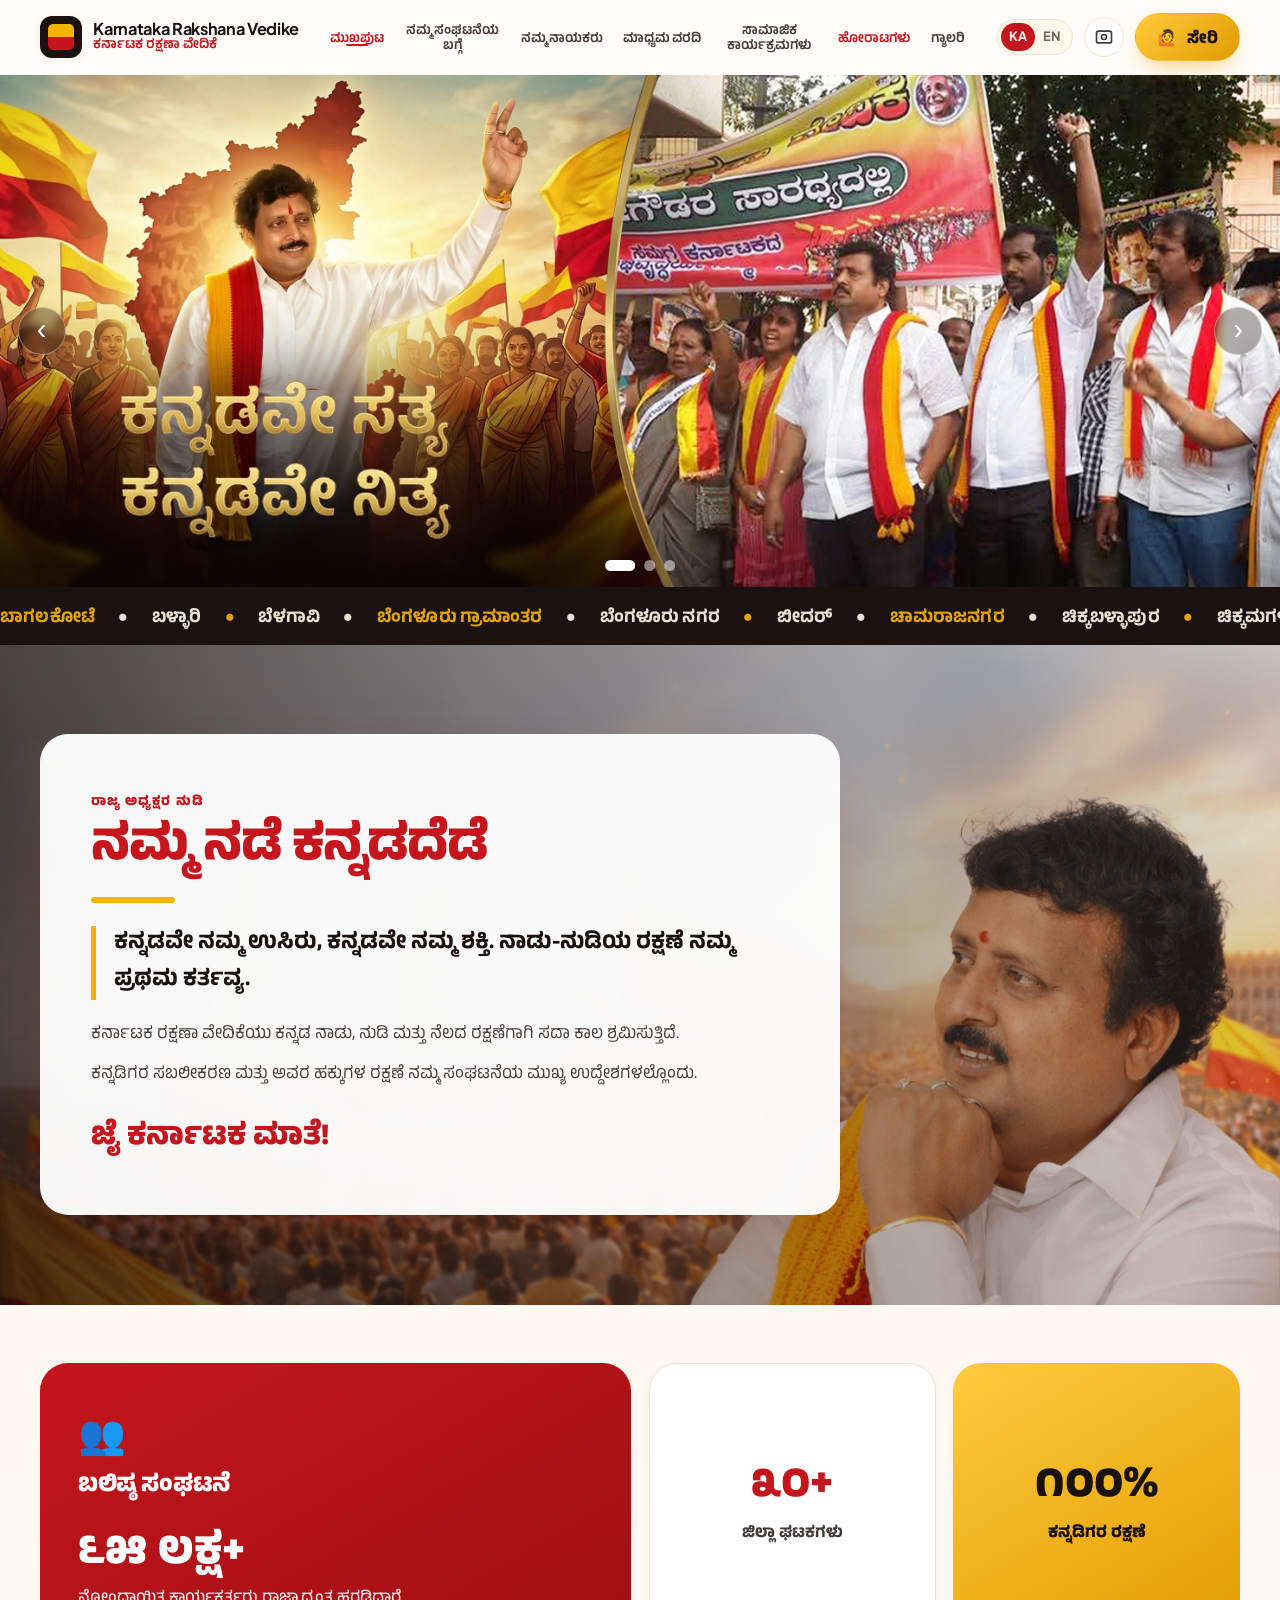
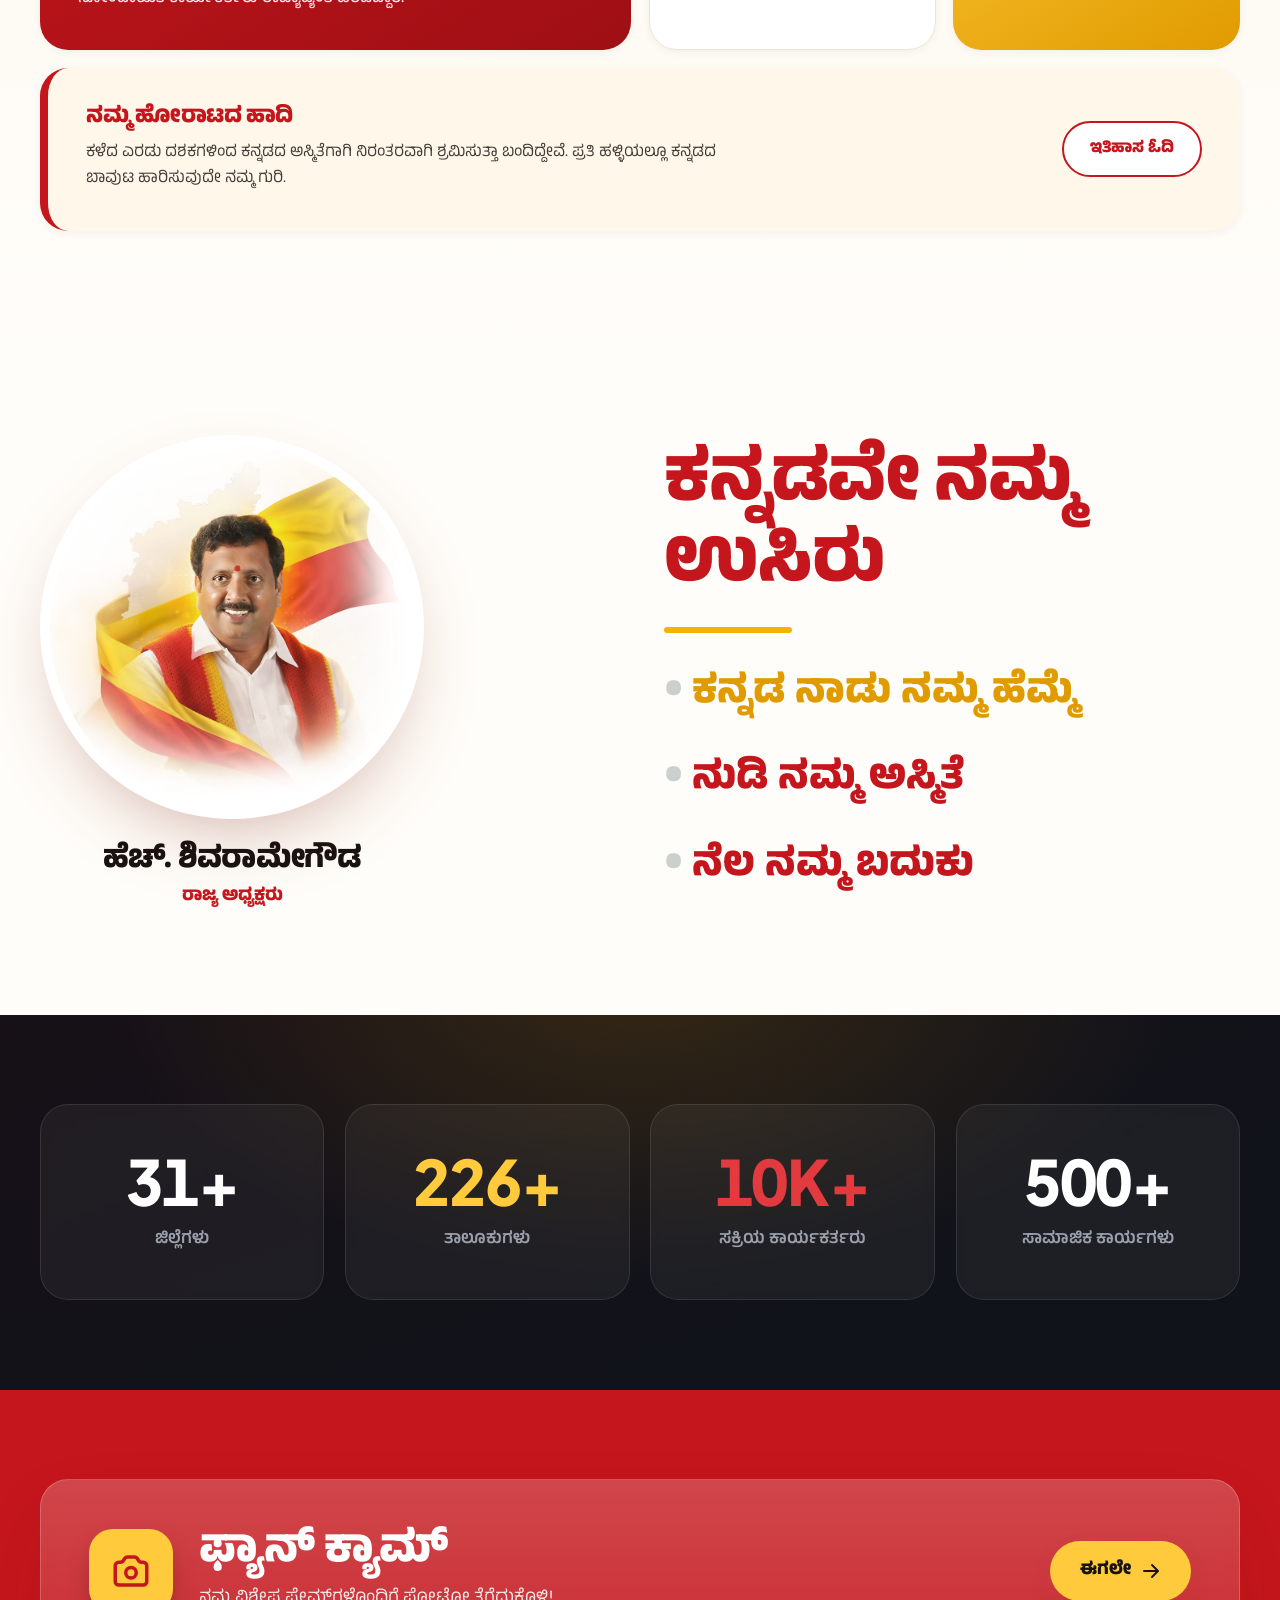
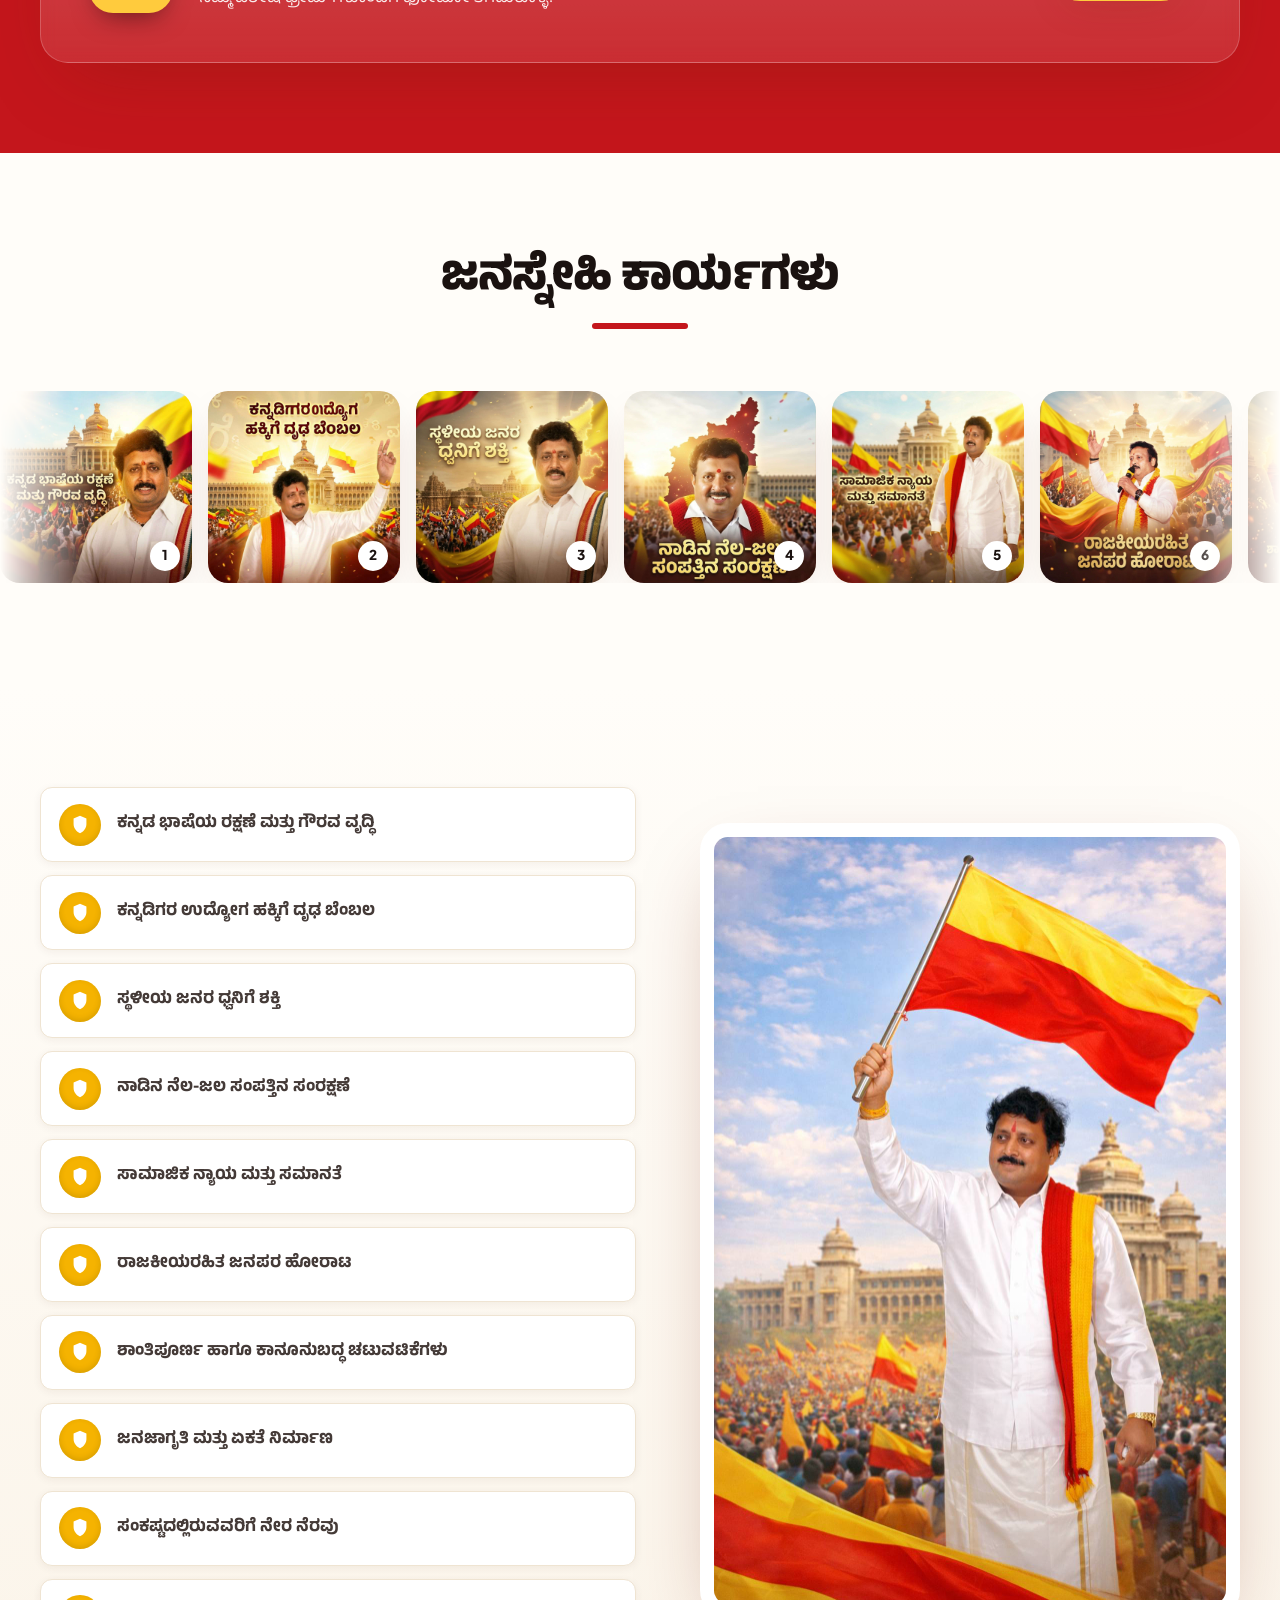
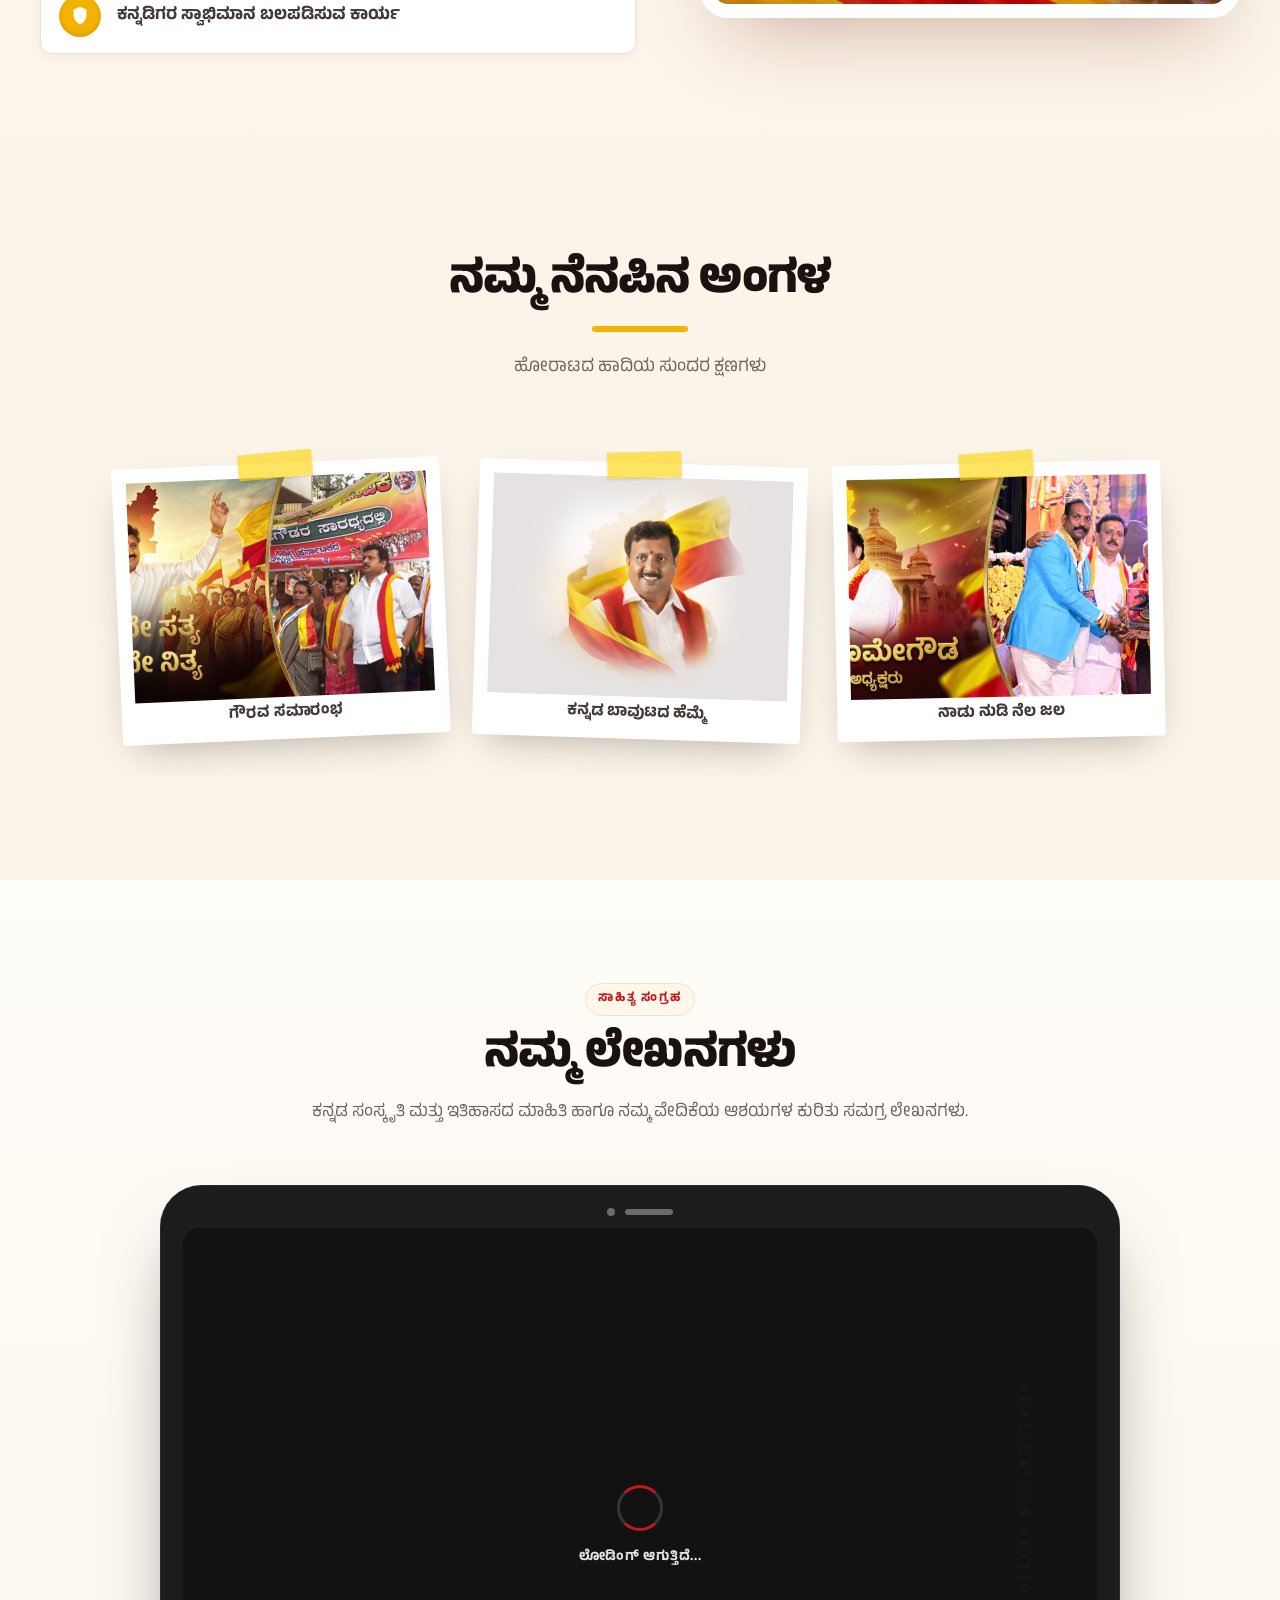
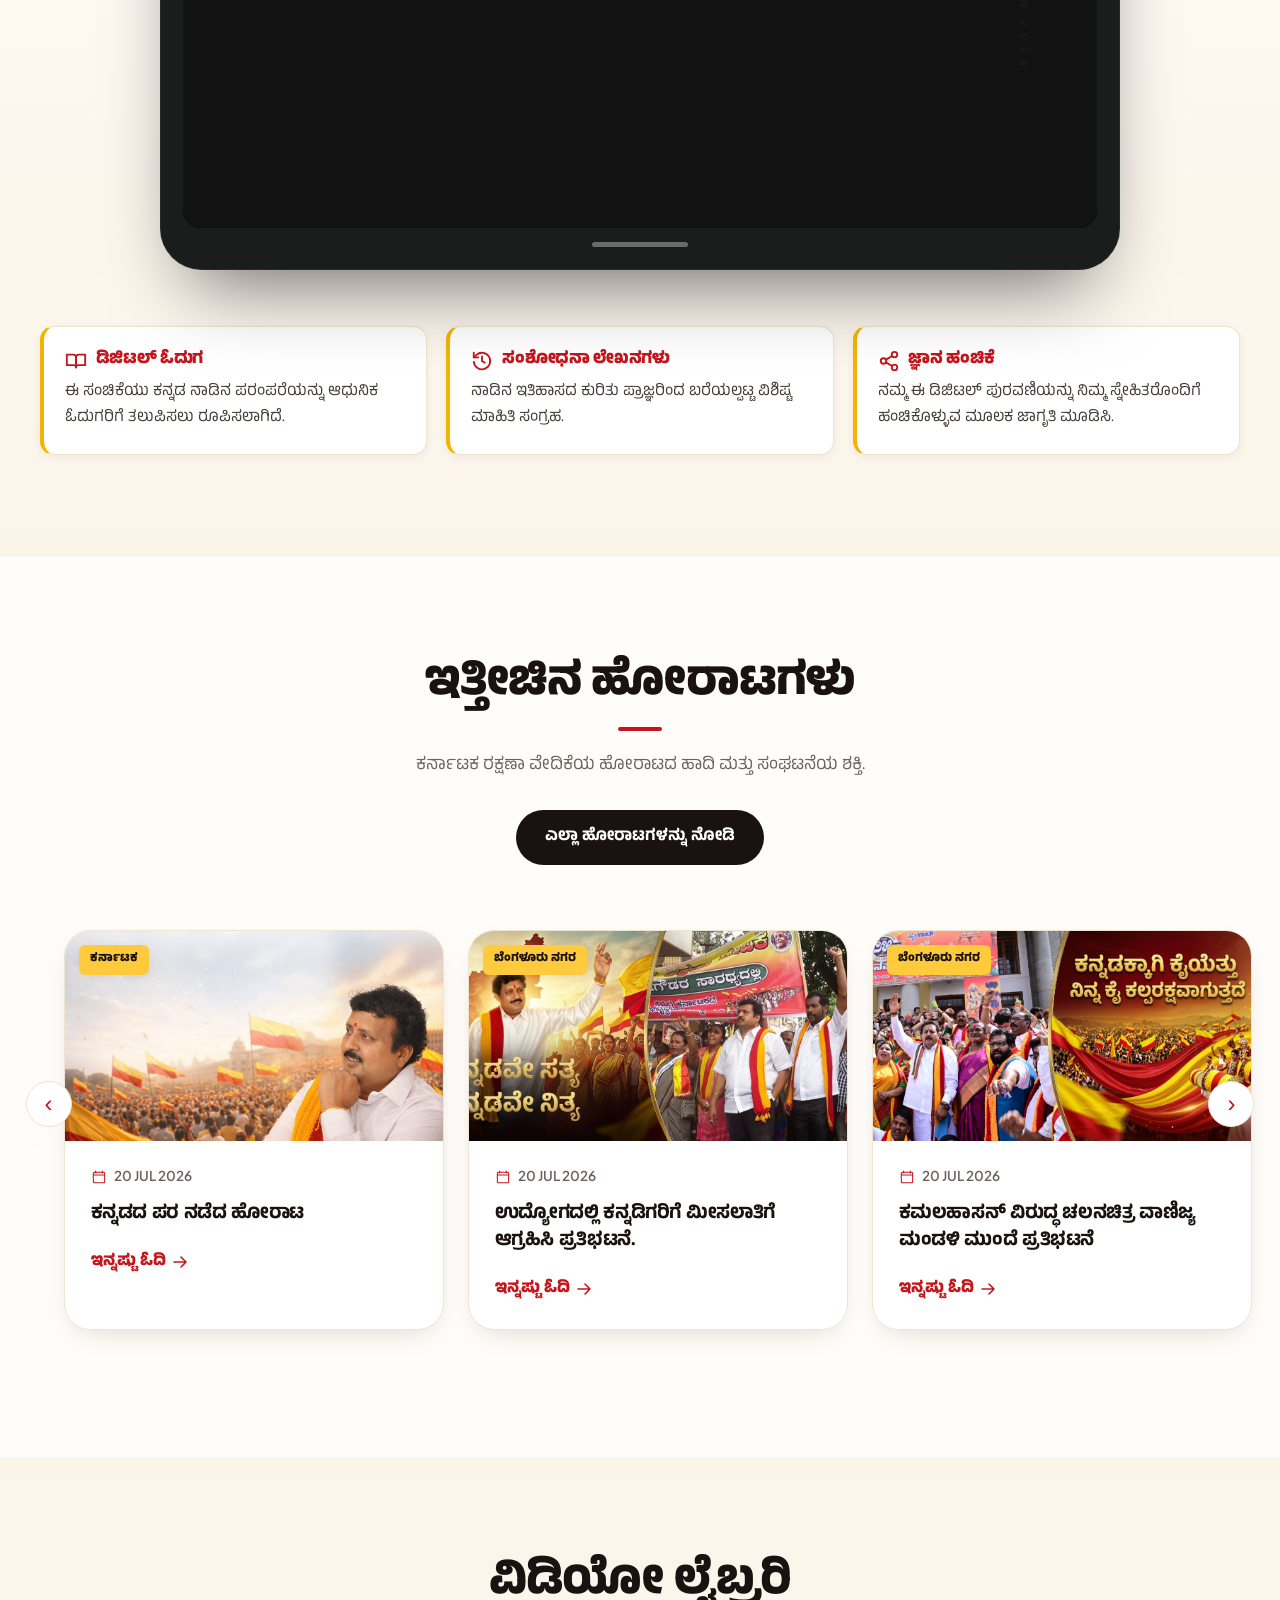
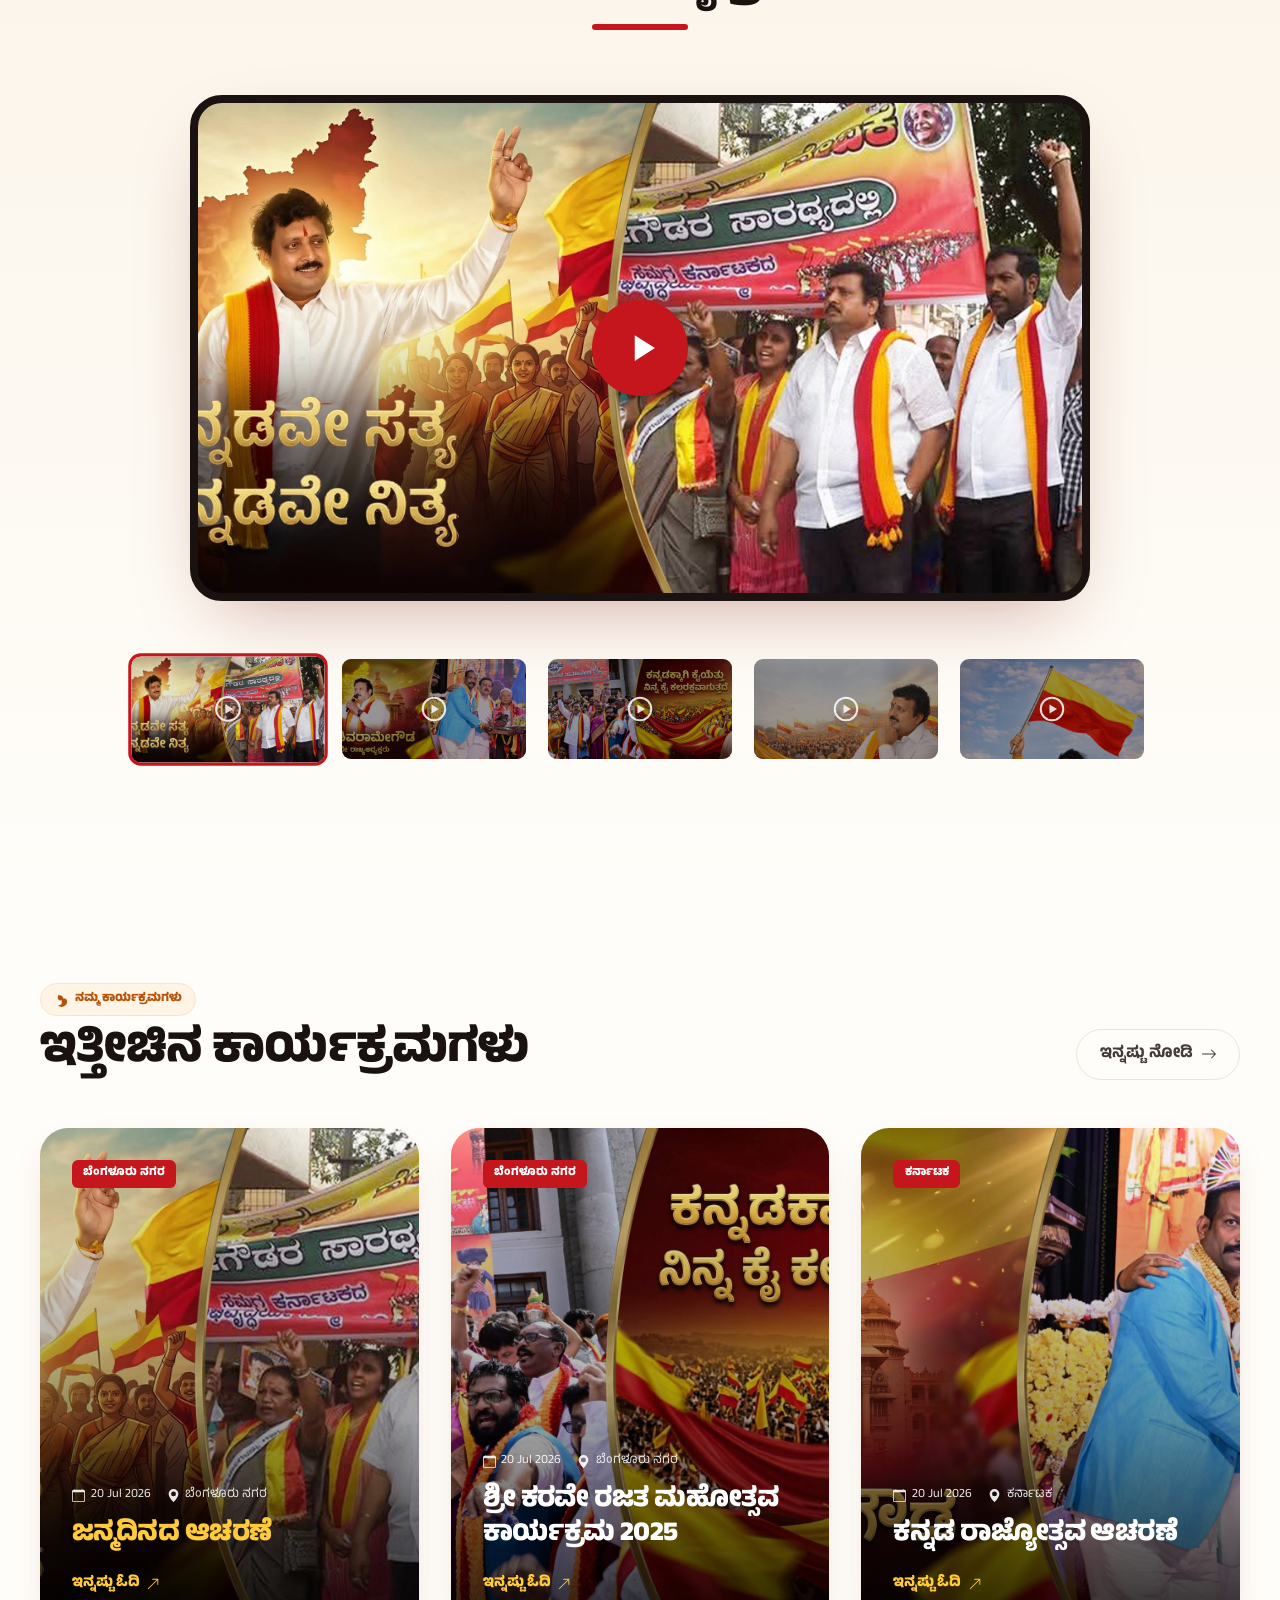
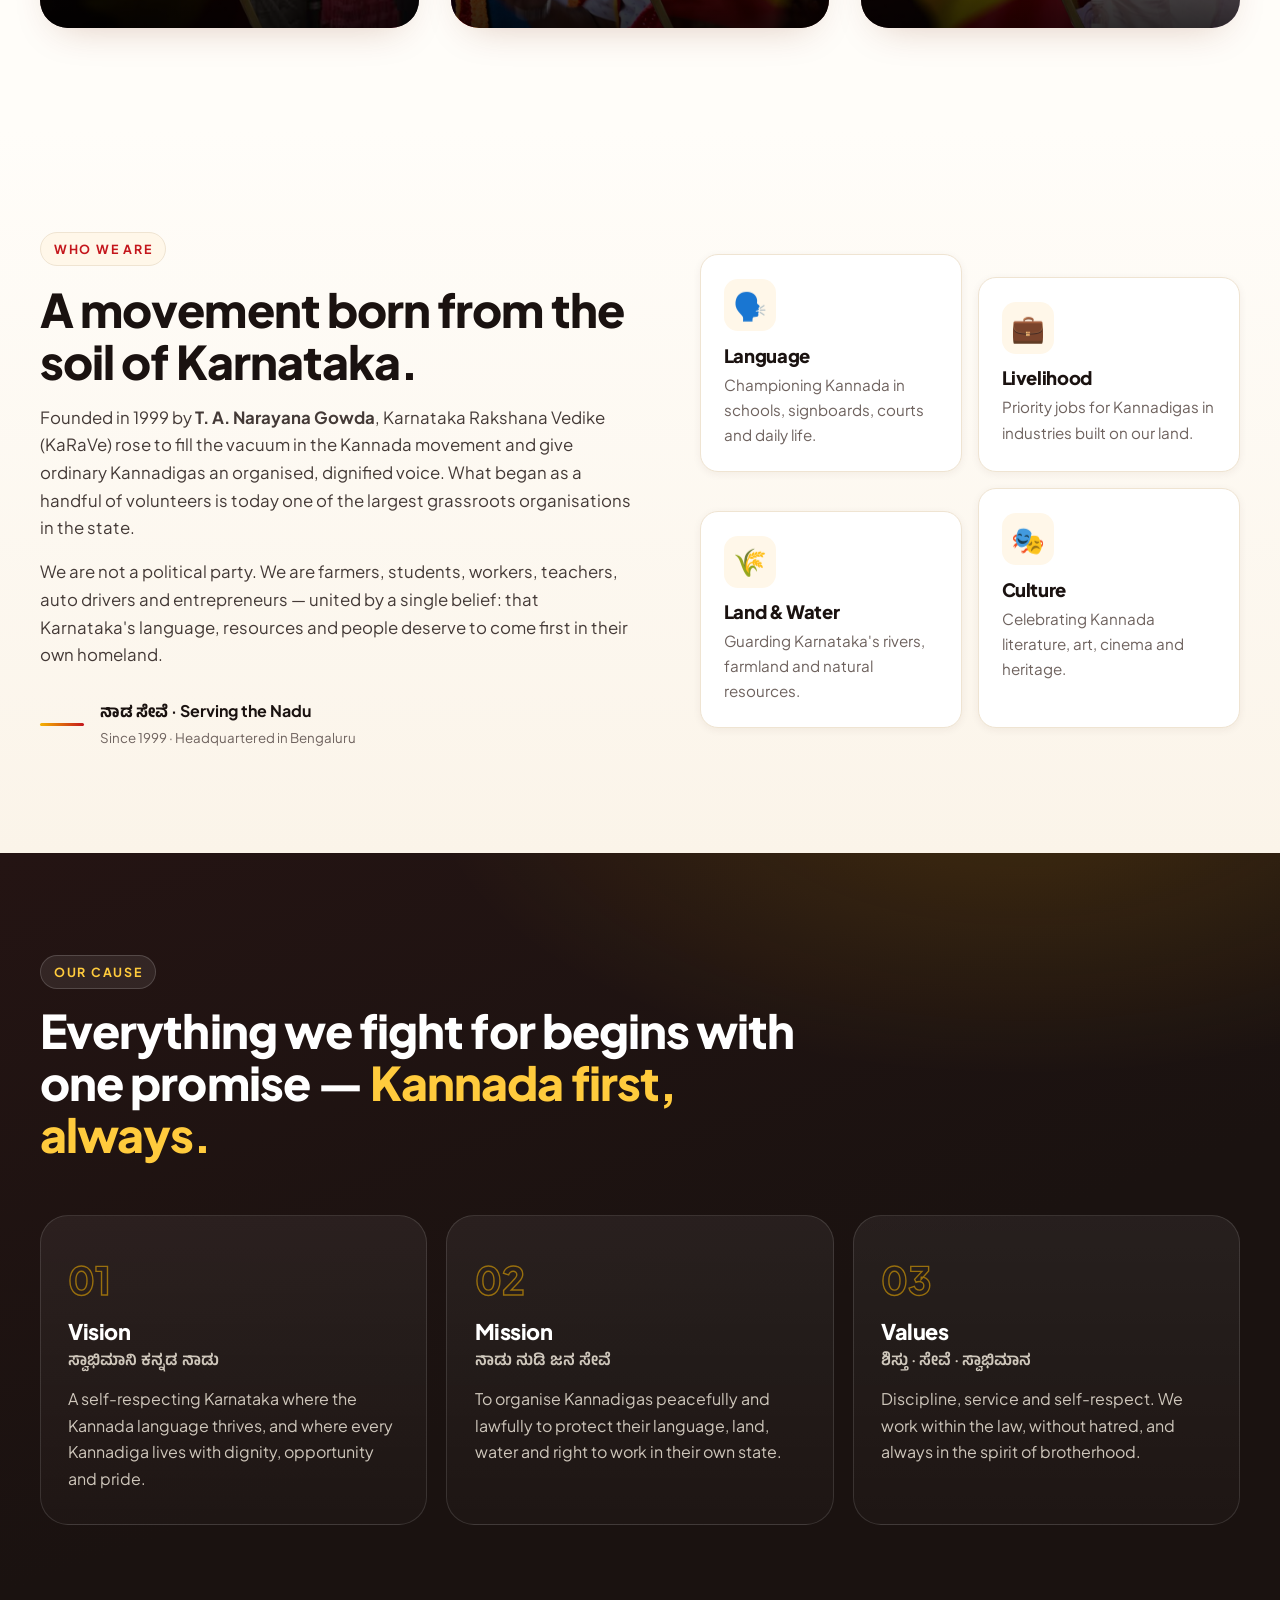
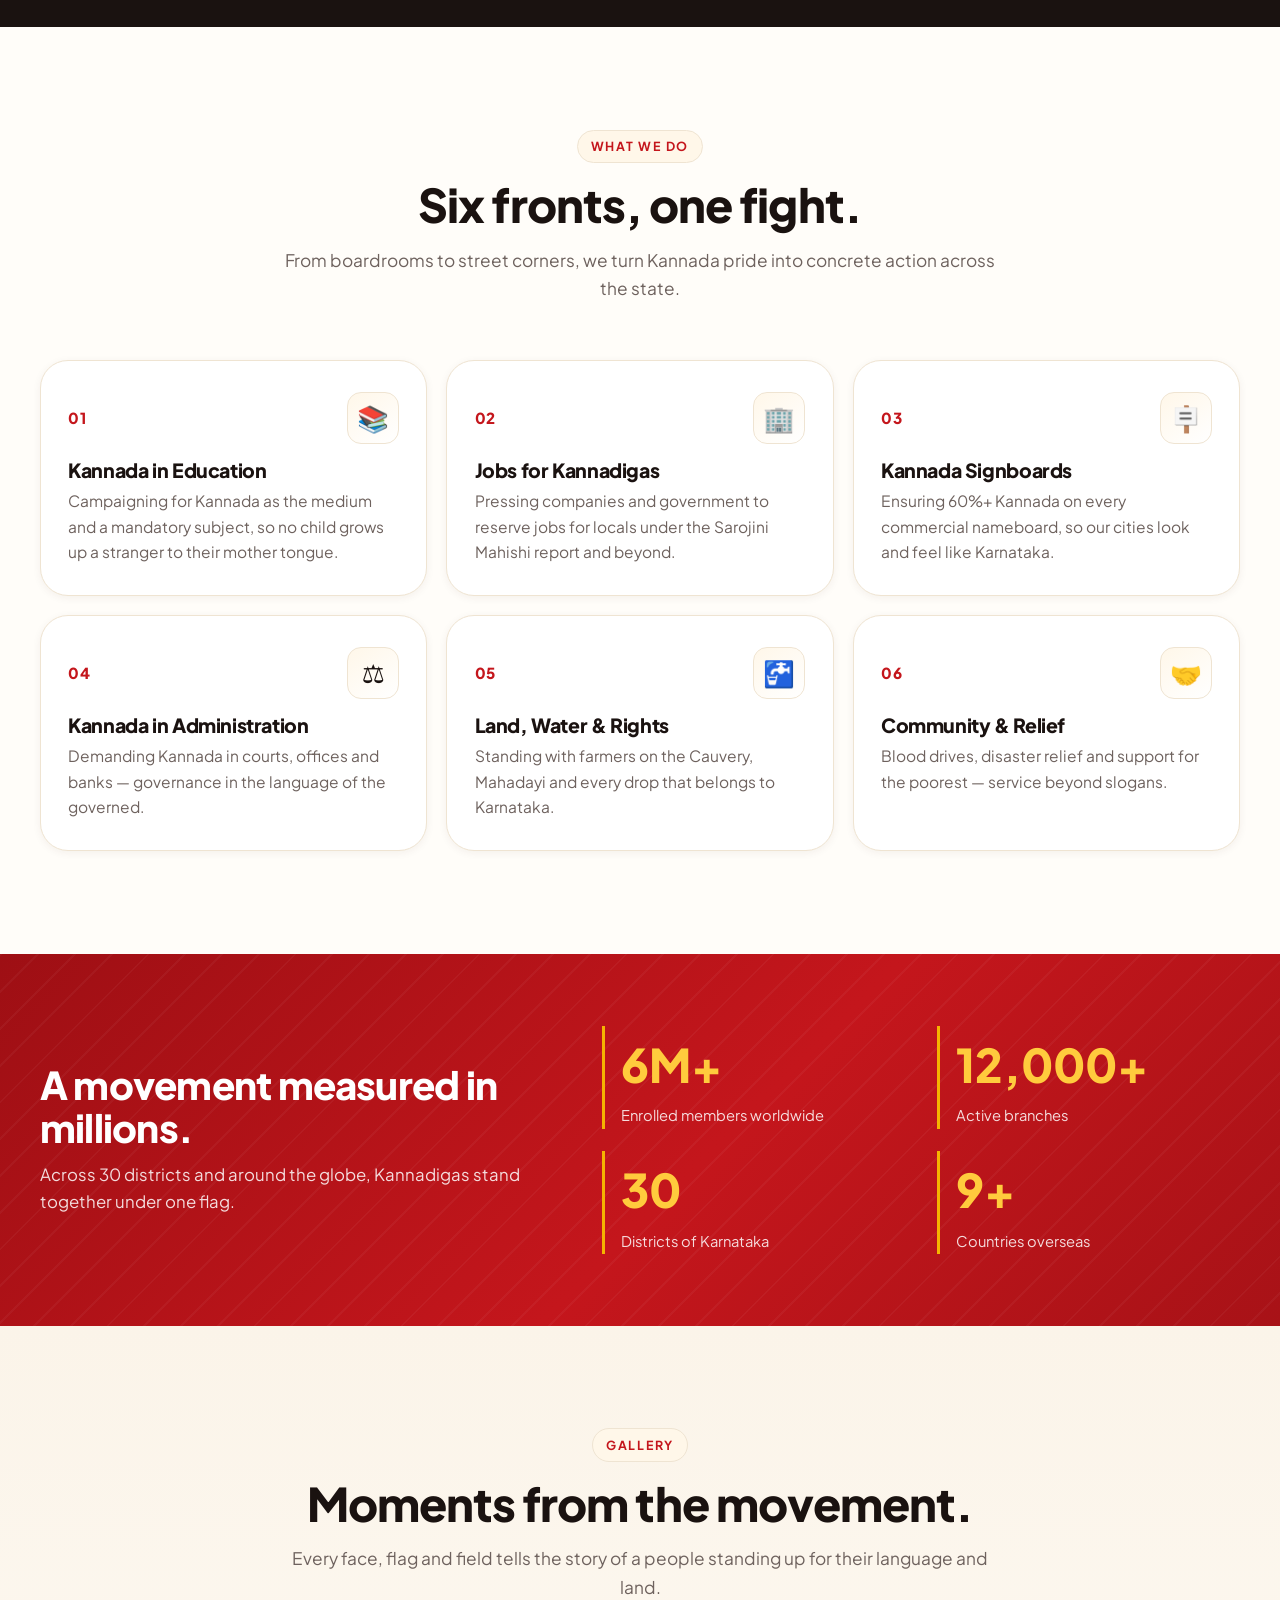
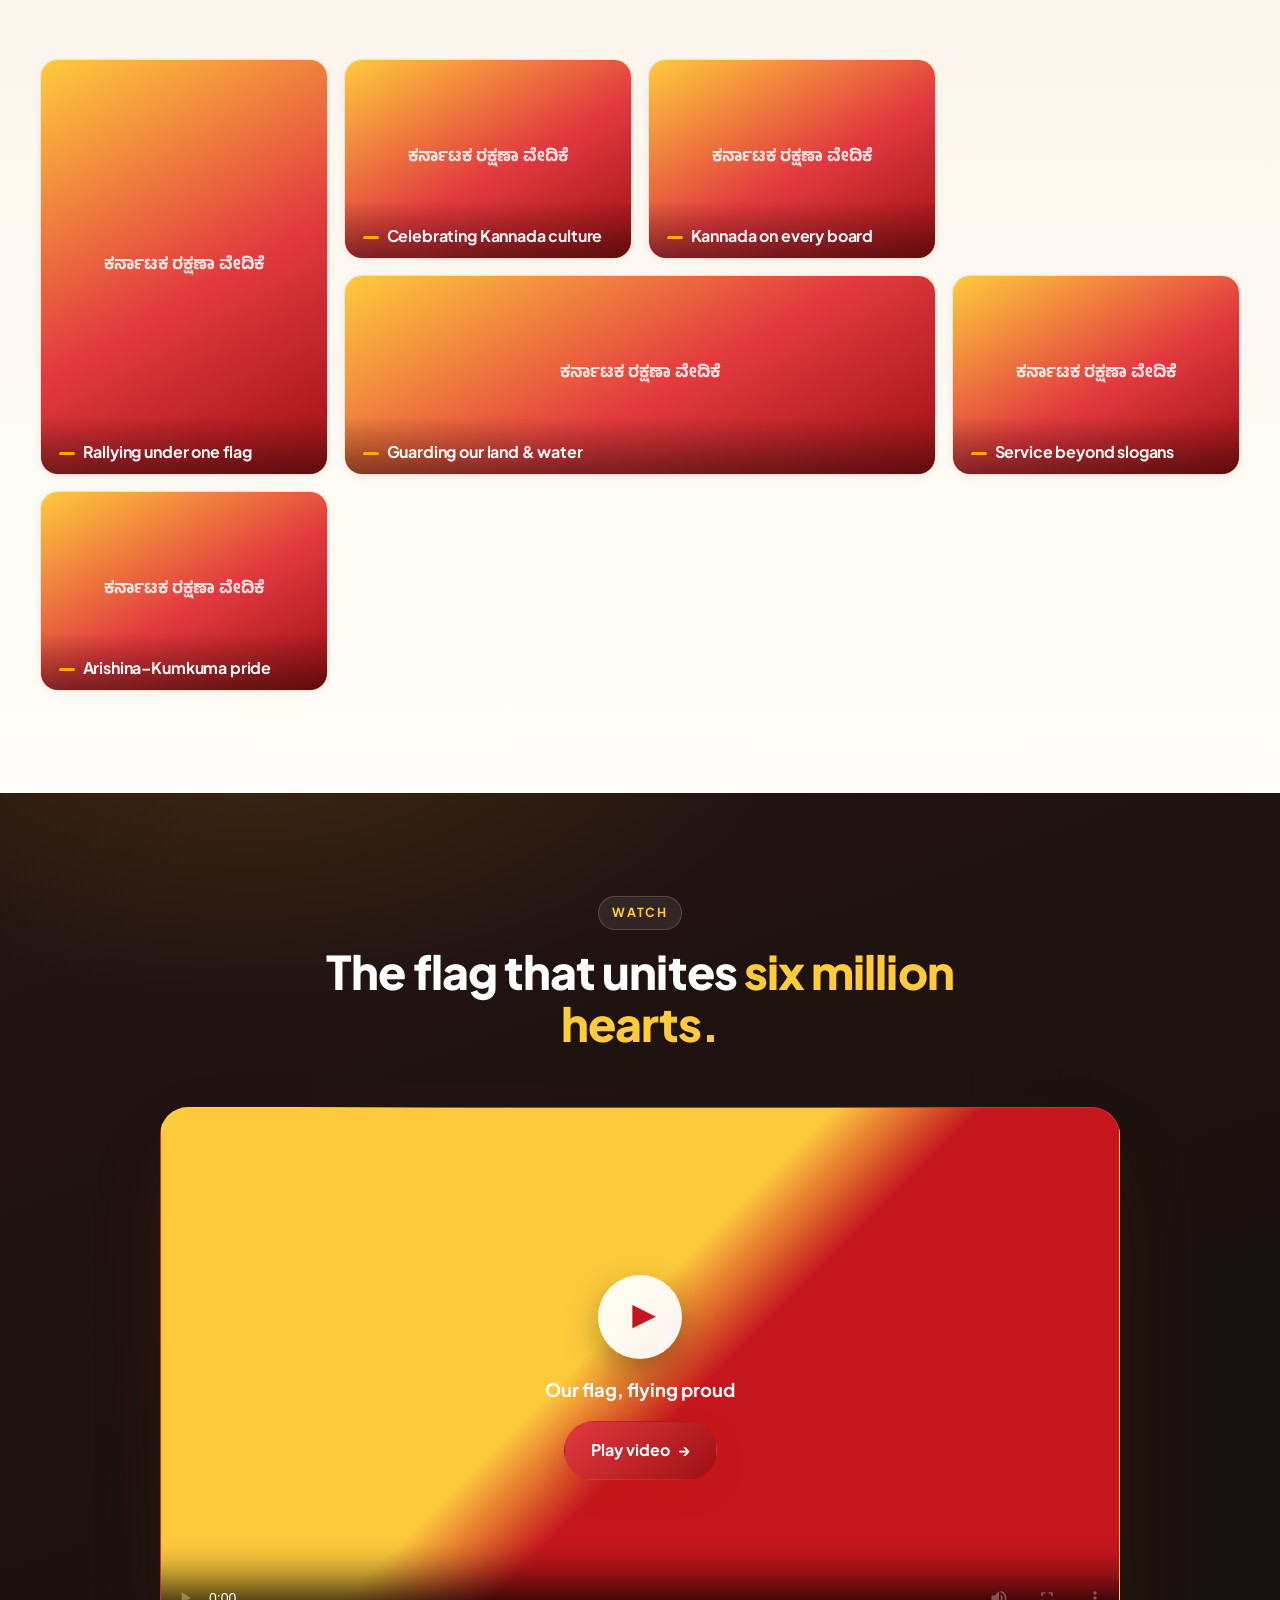
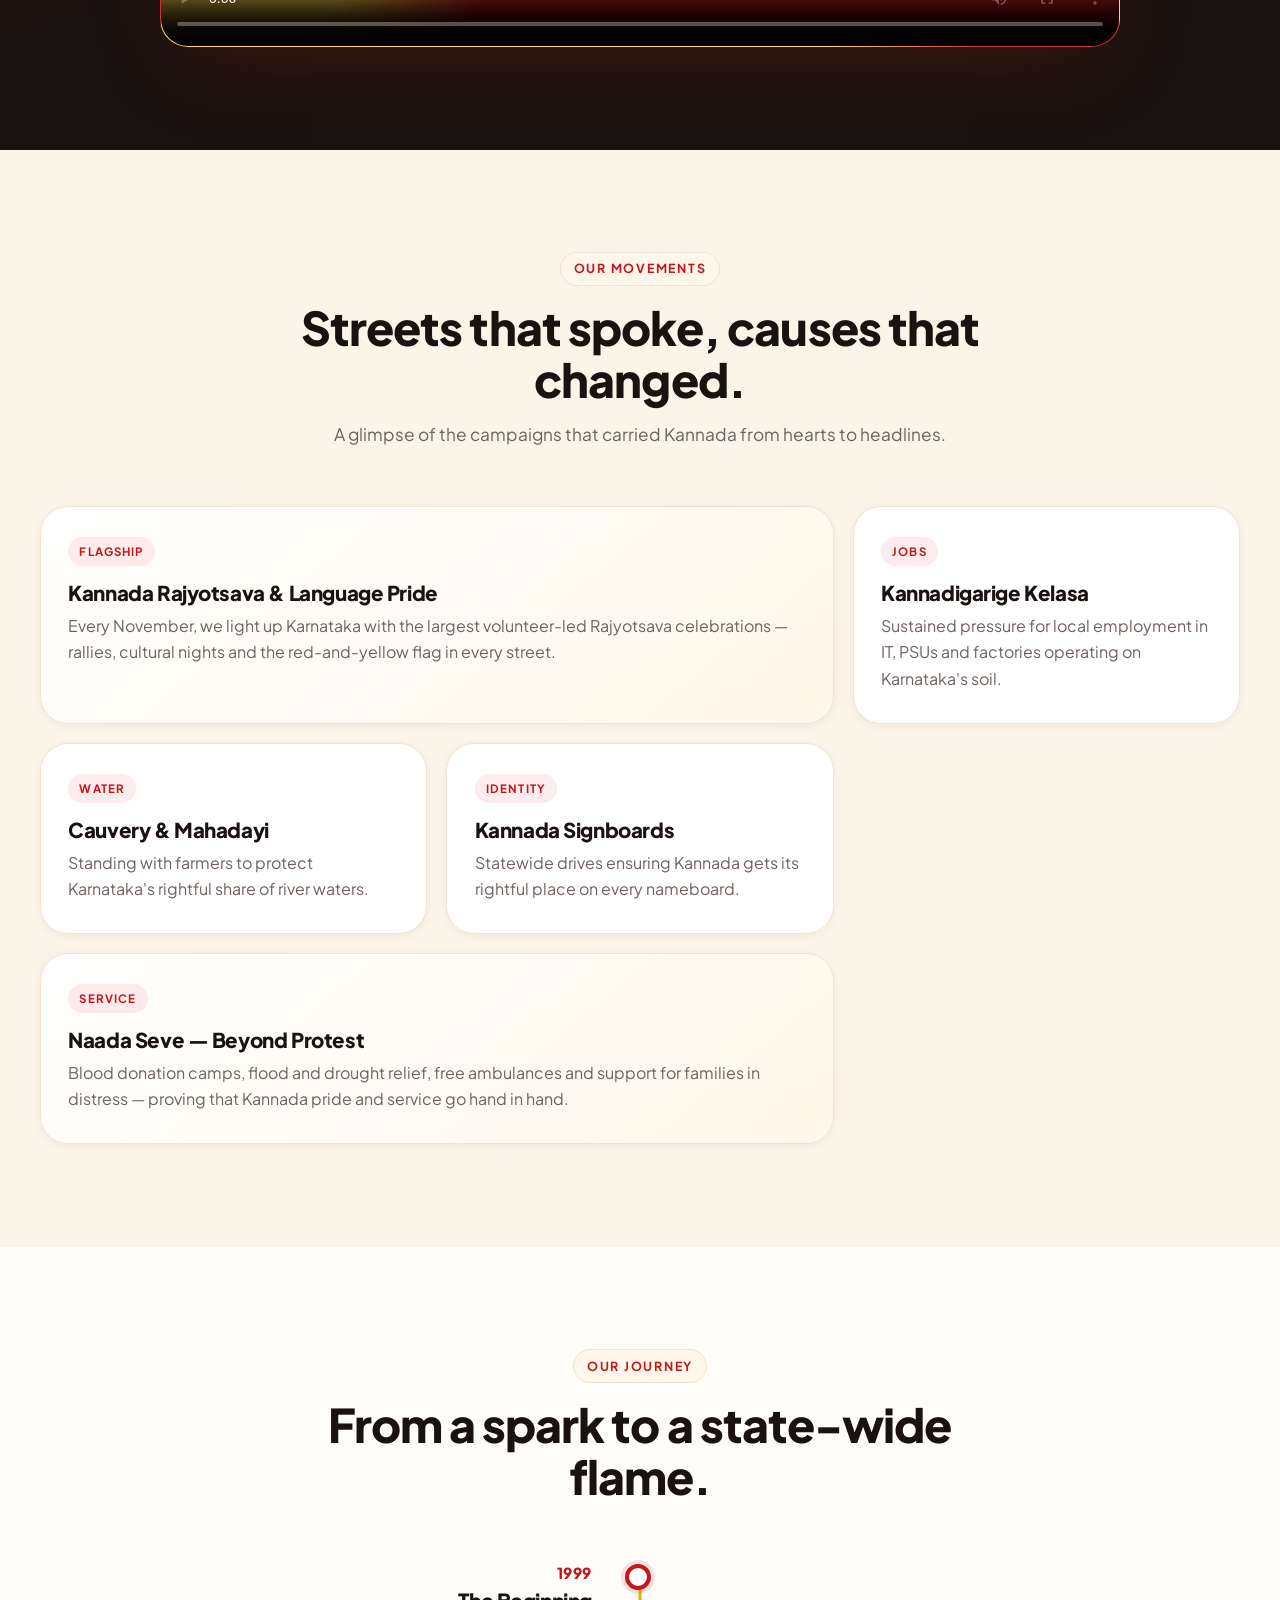
==== commit 665bd0be: "Add Recent Events section (tall image cards) Add a #events section ('Ittichina karyakramagalu') with" ====
--- a/index.html
+++ b/index.html
@@ -434,6 +434,63 @@
       </div>
     </section>
 
+    <!-- Recent Events -->
+    <section class="section events" id="events">
+      <div class="container">
+        <div class="events__head">
+          <div>
+            <span class="events__badge" lang="kn"><svg viewBox="0 0 16 16" fill="currentColor" aria-hidden="true"><path d="M8 16a6 6 0 0 0 6-6c0-1.65-1.35-3-3-3-.33 0-.65.05-.95.15a4.404 4.404 0 0 0-4.1-3.65c-.17 0-.33.02-.5.05C5.45 2.05 4 3.85 4 6c0 1.65 1.35 3 3 3 .33 0 .65-.05.95-.15.3.6.45 1.25.45 1.9a3.5 3.5 0 0 1-3.5 3.5c-.17 0-.33-.02-.5-.05.45.8 1.4 1.3 2.5 1.3z"/></svg>ನಮ್ಮ ಕಾರ್ಯಕ್ರಮಗಳು</span>
+            <h2 class="events__title" lang="kn">ಇತ್ತೀಚಿನ ಕಾರ್ಯಕ್ರಮಗಳು</h2>
+          </div>
+          <a class="events__more" href="#gallery" lang="kn">ಇನ್ನಷ್ಟು ನೋಡಿ <svg viewBox="0 0 16 16" fill="currentColor" aria-hidden="true"><path fill-rule="evenodd" d="M1 8a.5.5 0 0 1 .5-.5h11.793l-3.147-3.146a.5.5 0 0 1 .708-.708l4 4a.5.5 0 0 1 0 .708l-4 4a.5.5 0 0 1-.708-.708L13.293 8.5H1.5A.5.5 0 0 1 1 8z"/></svg></a>
+        </div>
+        <div class="events__grid">
+          <article class="eventcard eventcard--gold reveal">
+            <img src="assets/media/banner/banner-2.jpg" alt="ಜನ್ಮದಿನದ ಆಚರಣೆ" loading="lazy" style="object-position:center;" />
+            <div class="eventcard__inner">
+              <span class="eventcard__badge" lang="kn">ಬೆಂಗಳೂರು ನಗರ</span>
+              <div>
+                <div class="eventcard__meta">
+                  <span lang="kn"><svg viewBox="0 0 16 16" fill="currentColor" aria-hidden="true"><path d="M3.5 0a.5.5 0 0 1 .5.5V1h8V.5a.5.5 0 0 1 1 0V1h1a2 2 0 0 1 2 2v11a2 2 0 0 1-2 2H2a2 2 0 0 1-2-2V3a2 2 0 0 1 2-2h1V.5a.5.5 0 0 1 .5-.5zM1 4v10a1 1 0 0 0 1 1h12a1 1 0 0 0 1-1V4H1z"/></svg>20 Jul 2026</span>
+                  <span lang="kn"><svg viewBox="0 0 16 16" fill="currentColor" aria-hidden="true"><path d="M8 16s6-5.686 6-10A6 6 0 0 0 2 6c0 4.314 6 10 6 10zm0-7a3 3 0 1 1 0-6 3 3 0 0 1 0 6z"/></svg>ಬೆಂಗಳೂರು ನಗರ</span>
+                </div>
+                <h3 class="eventcard__title" lang="kn">ಜನ್ಮದಿನದ ಆಚರಣೆ</h3>
+                <a class="eventcard__link" href="#gallery" lang="kn">ಇನ್ನಷ್ಟು ಓದಿ <svg viewBox="0 0 16 16" fill="currentColor" aria-hidden="true"><path fill-rule="evenodd" d="M14 2.5a.5.5 0 0 0-.5-.5h-6a.5.5 0 0 0 0 1h4.793L2.146 13.146a.5.5 0 0 0 .708.708L13 3.707V8.5a.5.5 0 0 0 1 0v-6z"/></svg></a>
+              </div>
+            </div>
+          </article>
+          <article class="eventcard reveal">
+            <img src="assets/media/banner/banner-4.jpg" alt="ಶ್ರೀ ಕರವೇ ರಜತ ಮಹೋತ್ಸವ ಕಾರ್ಯಕ್ರಮ 2025" loading="lazy" style="object-position:center;" />
+            <div class="eventcard__inner">
+              <span class="eventcard__badge" lang="kn">ಬೆಂಗಳೂರು ನಗರ</span>
+              <div>
+                <div class="eventcard__meta">
+                  <span lang="kn"><svg viewBox="0 0 16 16" fill="currentColor" aria-hidden="true"><path d="M3.5 0a.5.5 0 0 1 .5.5V1h8V.5a.5.5 0 0 1 1 0V1h1a2 2 0 0 1 2 2v11a2 2 0 0 1-2 2H2a2 2 0 0 1-2-2V3a2 2 0 0 1 2-2h1V.5a.5.5 0 0 1 .5-.5zM1 4v10a1 1 0 0 0 1 1h12a1 1 0 0 0 1-1V4H1z"/></svg>20 Jul 2026</span>
+                  <span lang="kn"><svg viewBox="0 0 16 16" fill="currentColor" aria-hidden="true"><path d="M8 16s6-5.686 6-10A6 6 0 0 0 2 6c0 4.314 6 10 6 10zm0-7a3 3 0 1 1 0-6 3 3 0 0 1 0 6z"/></svg>ಬೆಂಗಳೂರು ನಗರ</span>
+                </div>
+                <h3 class="eventcard__title" lang="kn">ಶ್ರೀ ಕರವೇ ರಜತ ಮಹೋತ್ಸವ ಕಾರ್ಯಕ್ರಮ 2025</h3>
+                <a class="eventcard__link" href="#gallery" lang="kn">ಇನ್ನಷ್ಟು ಓದಿ <svg viewBox="0 0 16 16" fill="currentColor" aria-hidden="true"><path fill-rule="evenodd" d="M14 2.5a.5.5 0 0 0-.5-.5h-6a.5.5 0 0 0 0 1h4.793L2.146 13.146a.5.5 0 0 0 .708.708L13 3.707V8.5a.5.5 0 0 0 1 0v-6z"/></svg></a>
+              </div>
+            </div>
+          </article>
+          <article class="eventcard reveal">
+            <img src="assets/media/banner/banner-3.jpg" alt="ಕನ್ನಡ ರಾಜ್ಯೋತ್ಸವ ಆಚರಣೆ" loading="lazy" style="object-position:center;" />
+            <div class="eventcard__inner">
+              <span class="eventcard__badge" lang="kn">ಕರ್ನಾಟಕ</span>
+              <div>
+                <div class="eventcard__meta">
+                  <span lang="kn"><svg viewBox="0 0 16 16" fill="currentColor" aria-hidden="true"><path d="M3.5 0a.5.5 0 0 1 .5.5V1h8V.5a.5.5 0 0 1 1 0V1h1a2 2 0 0 1 2 2v11a2 2 0 0 1-2 2H2a2 2 0 0 1-2-2V3a2 2 0 0 1 2-2h1V.5a.5.5 0 0 1 .5-.5zM1 4v10a1 1 0 0 0 1 1h12a1 1 0 0 0 1-1V4H1z"/></svg>20 Jul 2026</span>
+                  <span lang="kn"><svg viewBox="0 0 16 16" fill="currentColor" aria-hidden="true"><path d="M8 16s6-5.686 6-10A6 6 0 0 0 2 6c0 4.314 6 10 6 10zm0-7a3 3 0 1 1 0-6 3 3 0 0 1 0 6z"/></svg>ಕರ್ನಾಟಕ</span>
+                </div>
+                <h3 class="eventcard__title" lang="kn">ಕನ್ನಡ ರಾಜ್ಯೋತ್ಸವ ಆಚರಣೆ</h3>
+                <a class="eventcard__link" href="#gallery" lang="kn">ಇನ್ನಷ್ಟು ಓದಿ <svg viewBox="0 0 16 16" fill="currentColor" aria-hidden="true"><path fill-rule="evenodd" d="M14 2.5a.5.5 0 0 0-.5-.5h-6a.5.5 0 0 0 0 1h4.793L2.146 13.146a.5.5 0 0 0 .708.708L13 3.707V8.5a.5.5 0 0 0 1 0v-6z"/></svg></a>
+              </div>
+            </div>
+          </article>
+        </div>
+      </div>
+    </section>
+
     <!-- About -->
     <section class="section about" id="about">
       <div class="container about__grid">
--- a/assets/styles.css
+++ b/assets/styles.css
@@ -410,6 +410,34 @@
   .heritage__underline { margin-inline: auto; }
   .heritage__list li { justify-content: center; }
 }
+
+/* ---------- Recent Events ---------- */
+.events { background: var(--paper); }
+.events__head { display: flex; flex-direction: column; gap: 1.4rem; margin-bottom: clamp(2rem, 4vw, 3rem); }
+@media (min-width: 768px) { .events__head { flex-direction: row; align-items: flex-end; justify-content: space-between; } }
+.events__badge { display: inline-flex; align-items: center; gap: .4rem; background: #fff4e6; color: #b45309; border: 1px solid #fde3c4; padding: .35rem .8rem; border-radius: 999px; font-size: .75rem; font-weight: 800; width: fit-content; }
+.events__badge svg { width: 15px; height: 15px; }
+.events__title { font-size: clamp(2rem, 4.5vw, 3rem); color: var(--ink); margin-top: .6rem; font-weight: 800; letter-spacing: -.02em; }
+.events__more { display: inline-flex; align-items: center; gap: .5rem; border: 1px solid var(--line); padding: .7rem 1.4rem; border-radius: 999px; font-weight: 700; color: var(--ink-2); transition: background .3s; width: fit-content; }
+.events__more:hover { background: var(--cream); }
+.events__more svg { width: 16px; height: 16px; transition: transform .3s var(--ease); }
+.events__more:hover svg { transform: translateX(4px); }
+.events__grid { display: grid; grid-template-columns: repeat(3, 1fr); gap: 2rem; }
+@media (max-width: 980px) { .events__grid { grid-template-columns: repeat(2, 1fr); } }
+@media (max-width: 640px) { .events__grid { grid-template-columns: 1fr; } }
+.eventcard { position: relative; height: 500px; border-radius: 28px; overflow: hidden; box-shadow: var(--shadow-md); }
+.eventcard img { position: absolute; inset: 0; width: 100%; height: 100%; object-fit: cover; transition: transform .5s var(--ease); }
+.eventcard:hover img { transform: scale(1.06); }
+.eventcard__inner { position: absolute; inset: 0; z-index: 2; display: flex; flex-direction: column; justify-content: space-between; padding: 2rem; background: linear-gradient(to top, rgba(0,0,0,.82) 0%, rgba(0,0,0,.35) 42%, transparent 100%); }
+.eventcard__badge { align-self: flex-start; background: var(--red); color: #fff; font-weight: 800; font-size: .72rem; padding: .3rem .7rem; border-radius: 6px; }
+.eventcard__meta { display: flex; flex-wrap: wrap; gap: 1rem; color: rgba(255,255,255,.9); font-size: .78rem; margin-bottom: .8rem; }
+.eventcard__meta span { display: inline-flex; align-items: center; gap: .35rem; }
+.eventcard__meta svg { width: 13px; height: 13px; flex: none; }
+.eventcard__title { font-size: 1.7rem; font-weight: 800; line-height: 1.25; color: #fff; margin-bottom: .9rem; }
+.eventcard--gold .eventcard__title { color: var(--amber); }
+.eventcard__link { display: inline-flex; align-items: center; gap: .4rem; color: var(--amber); font-weight: 800; font-size: .9rem; }
+.eventcard__link svg { width: 14px; height: 14px; transition: transform .3s var(--ease); }
+.eventcard__link:hover svg { transform: translate(3px, -3px); }
 
 /* ---------- Video Library ---------- */
 .videolib { background: linear-gradient(180deg, var(--paper-2), var(--paper)); }
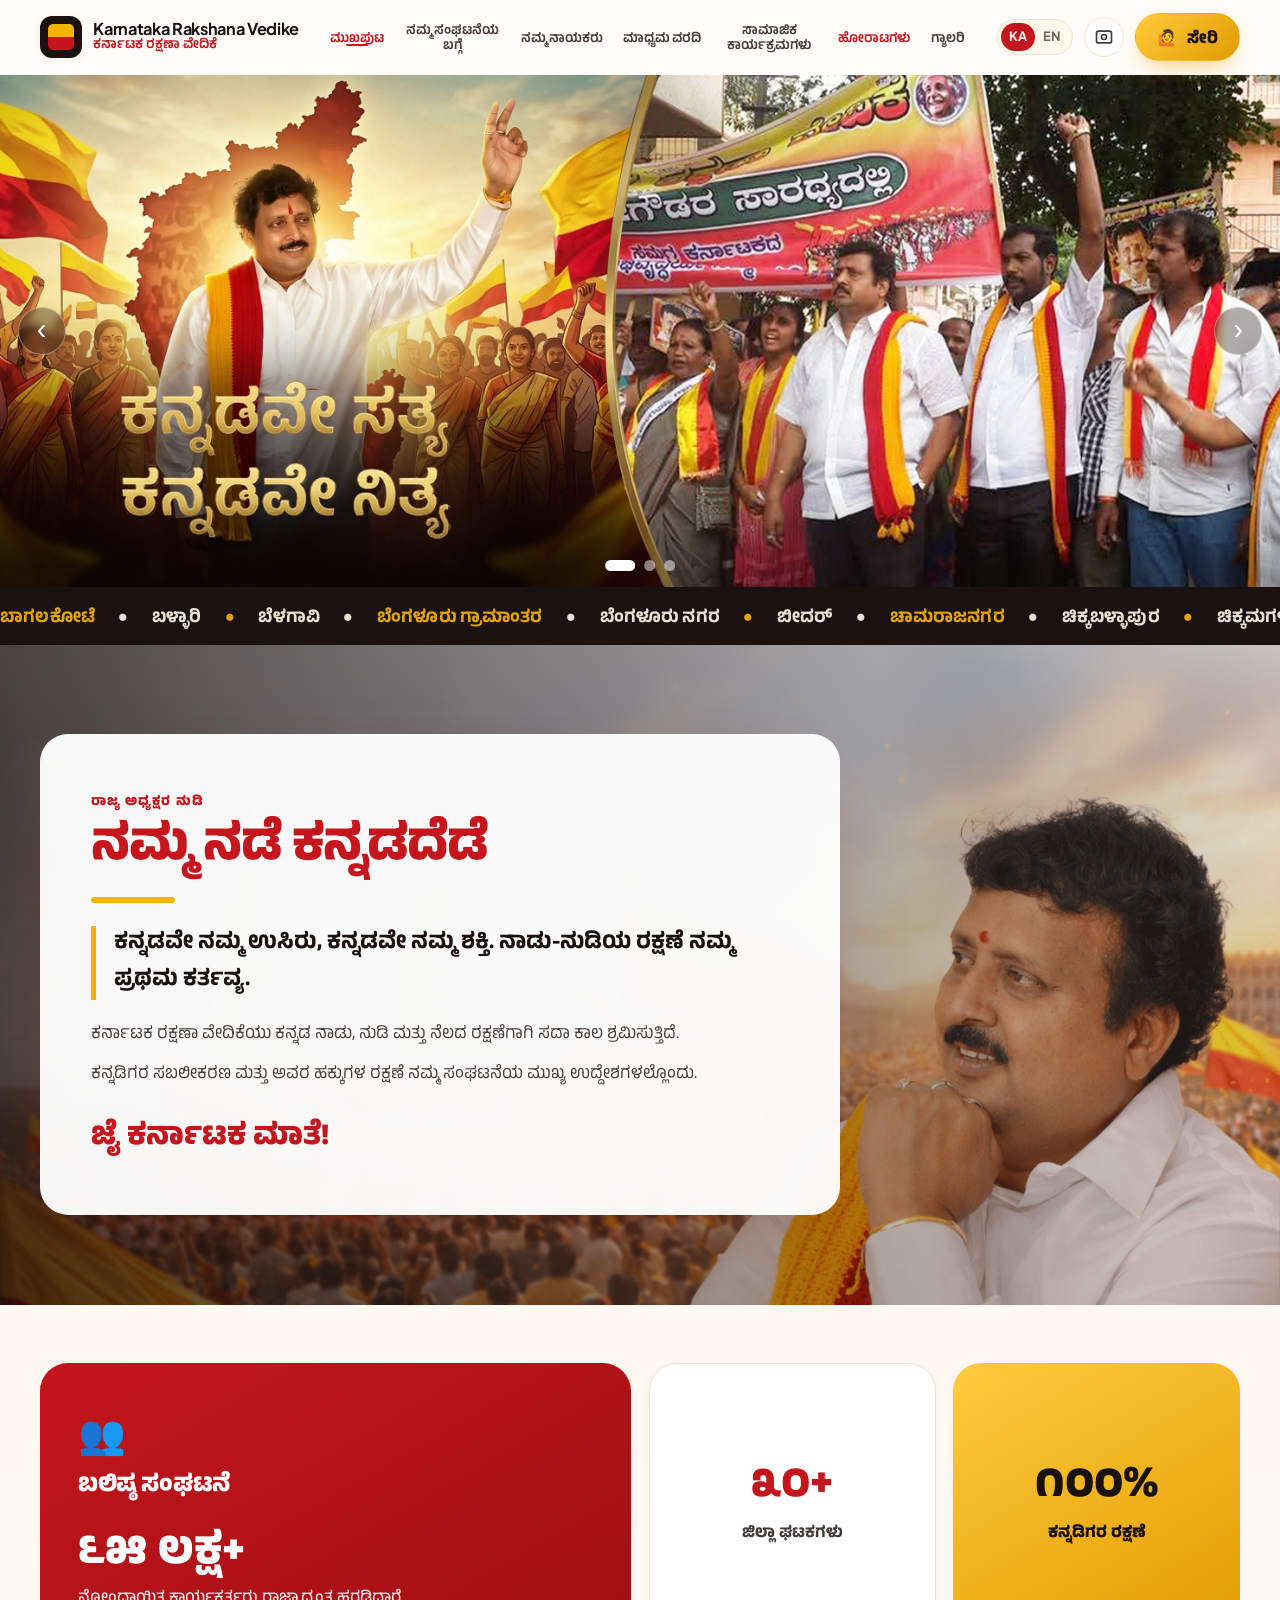
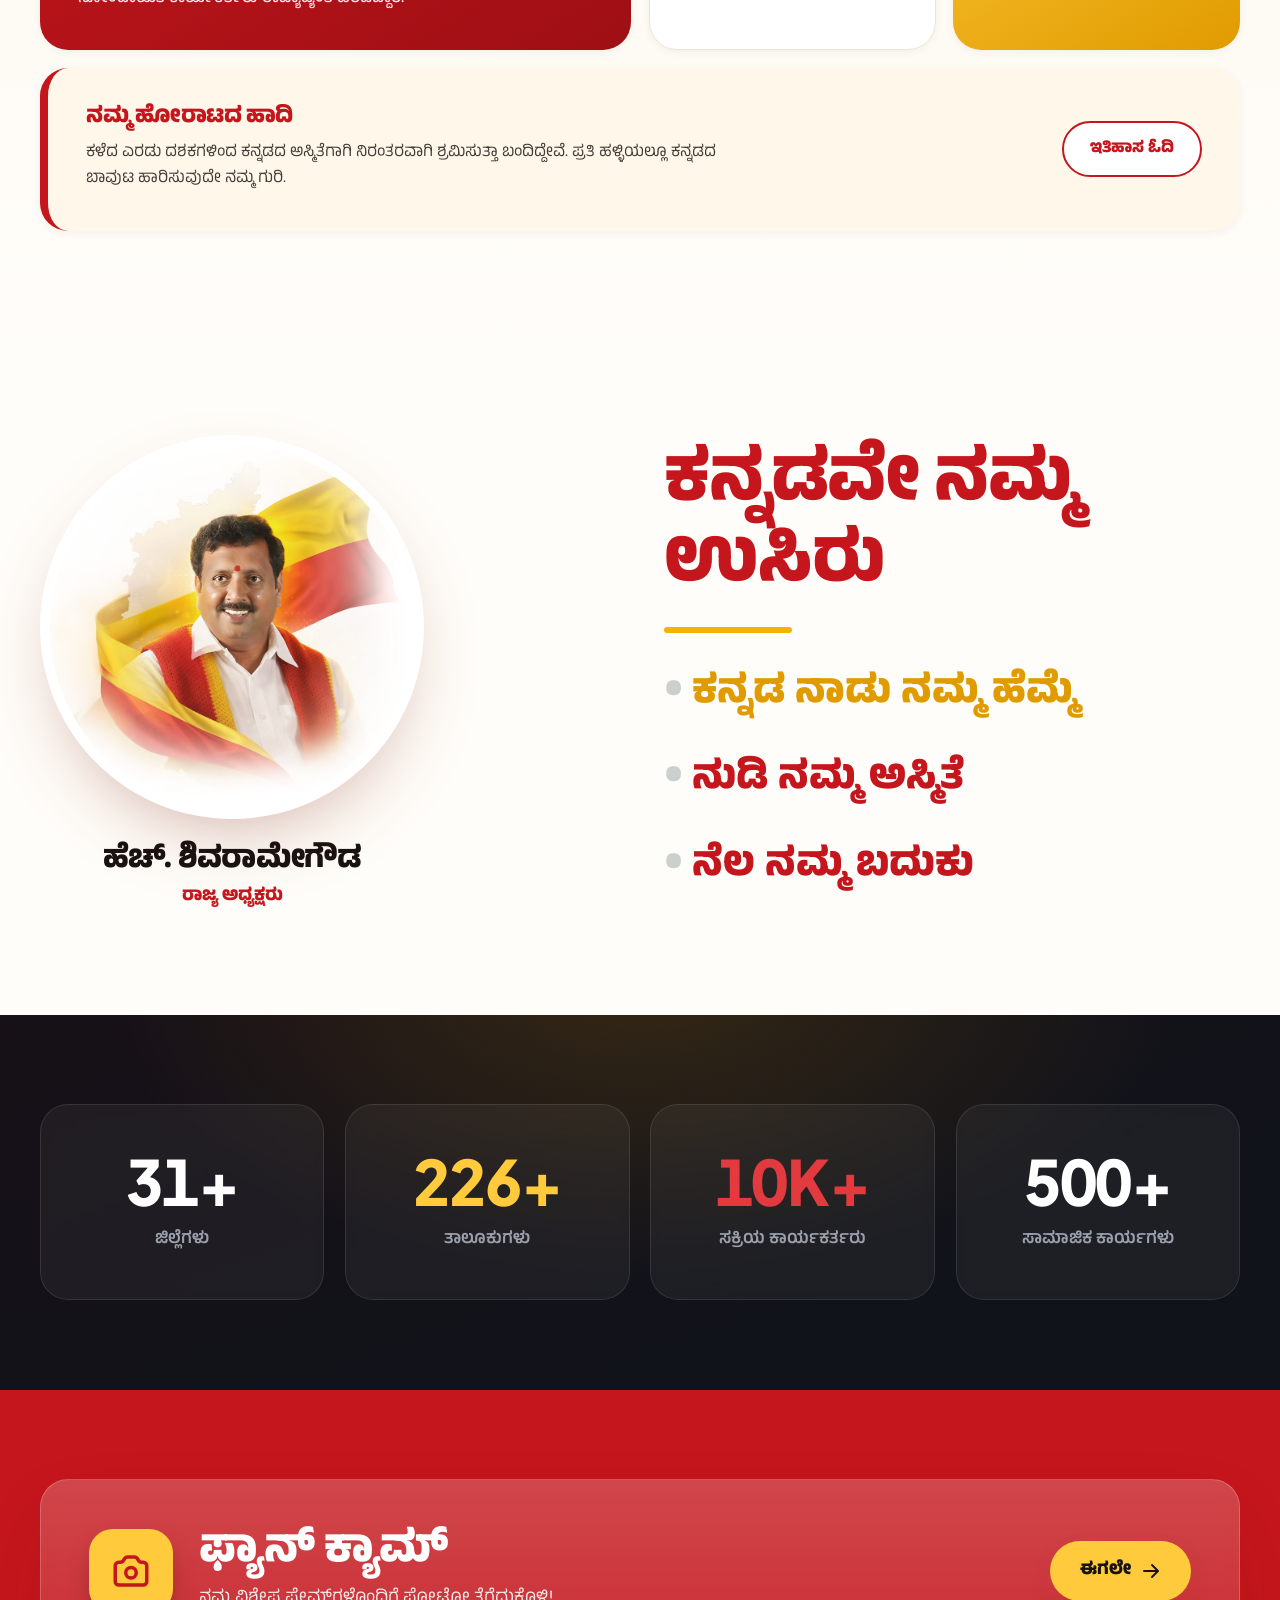
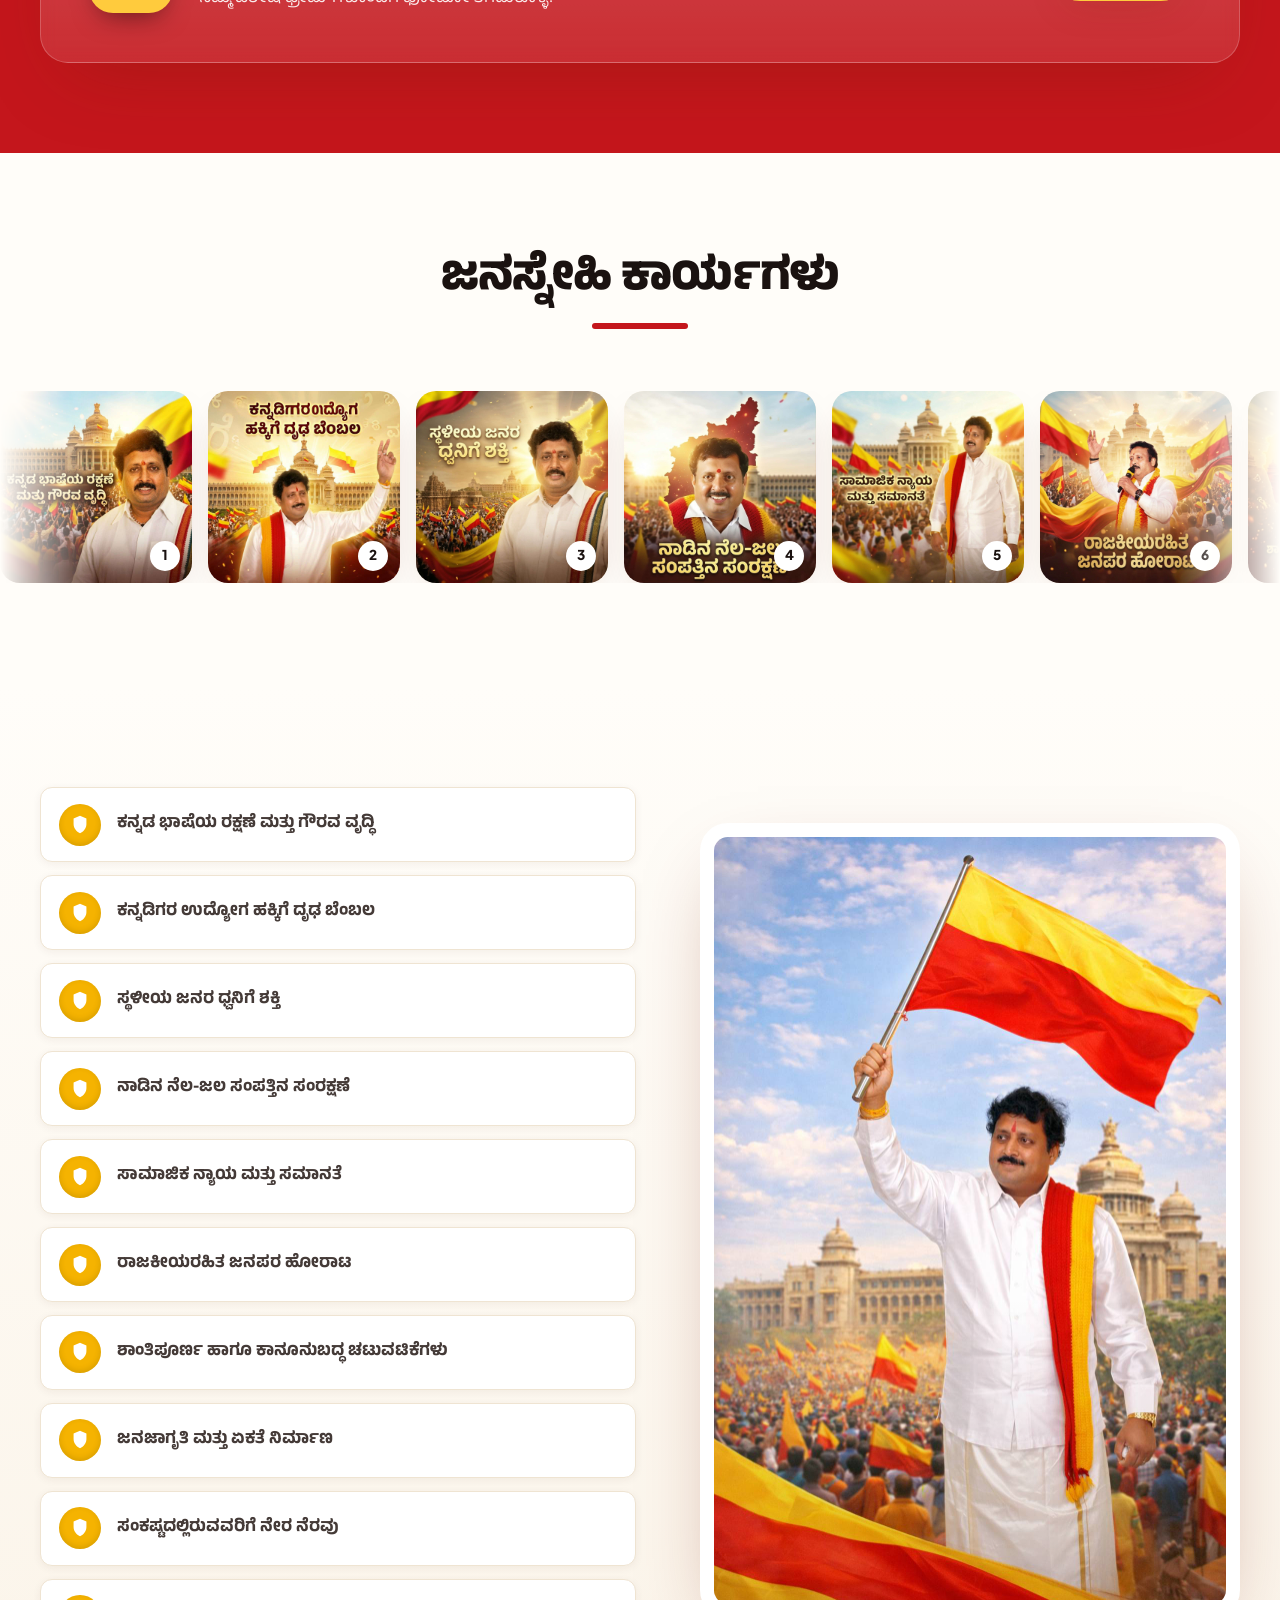
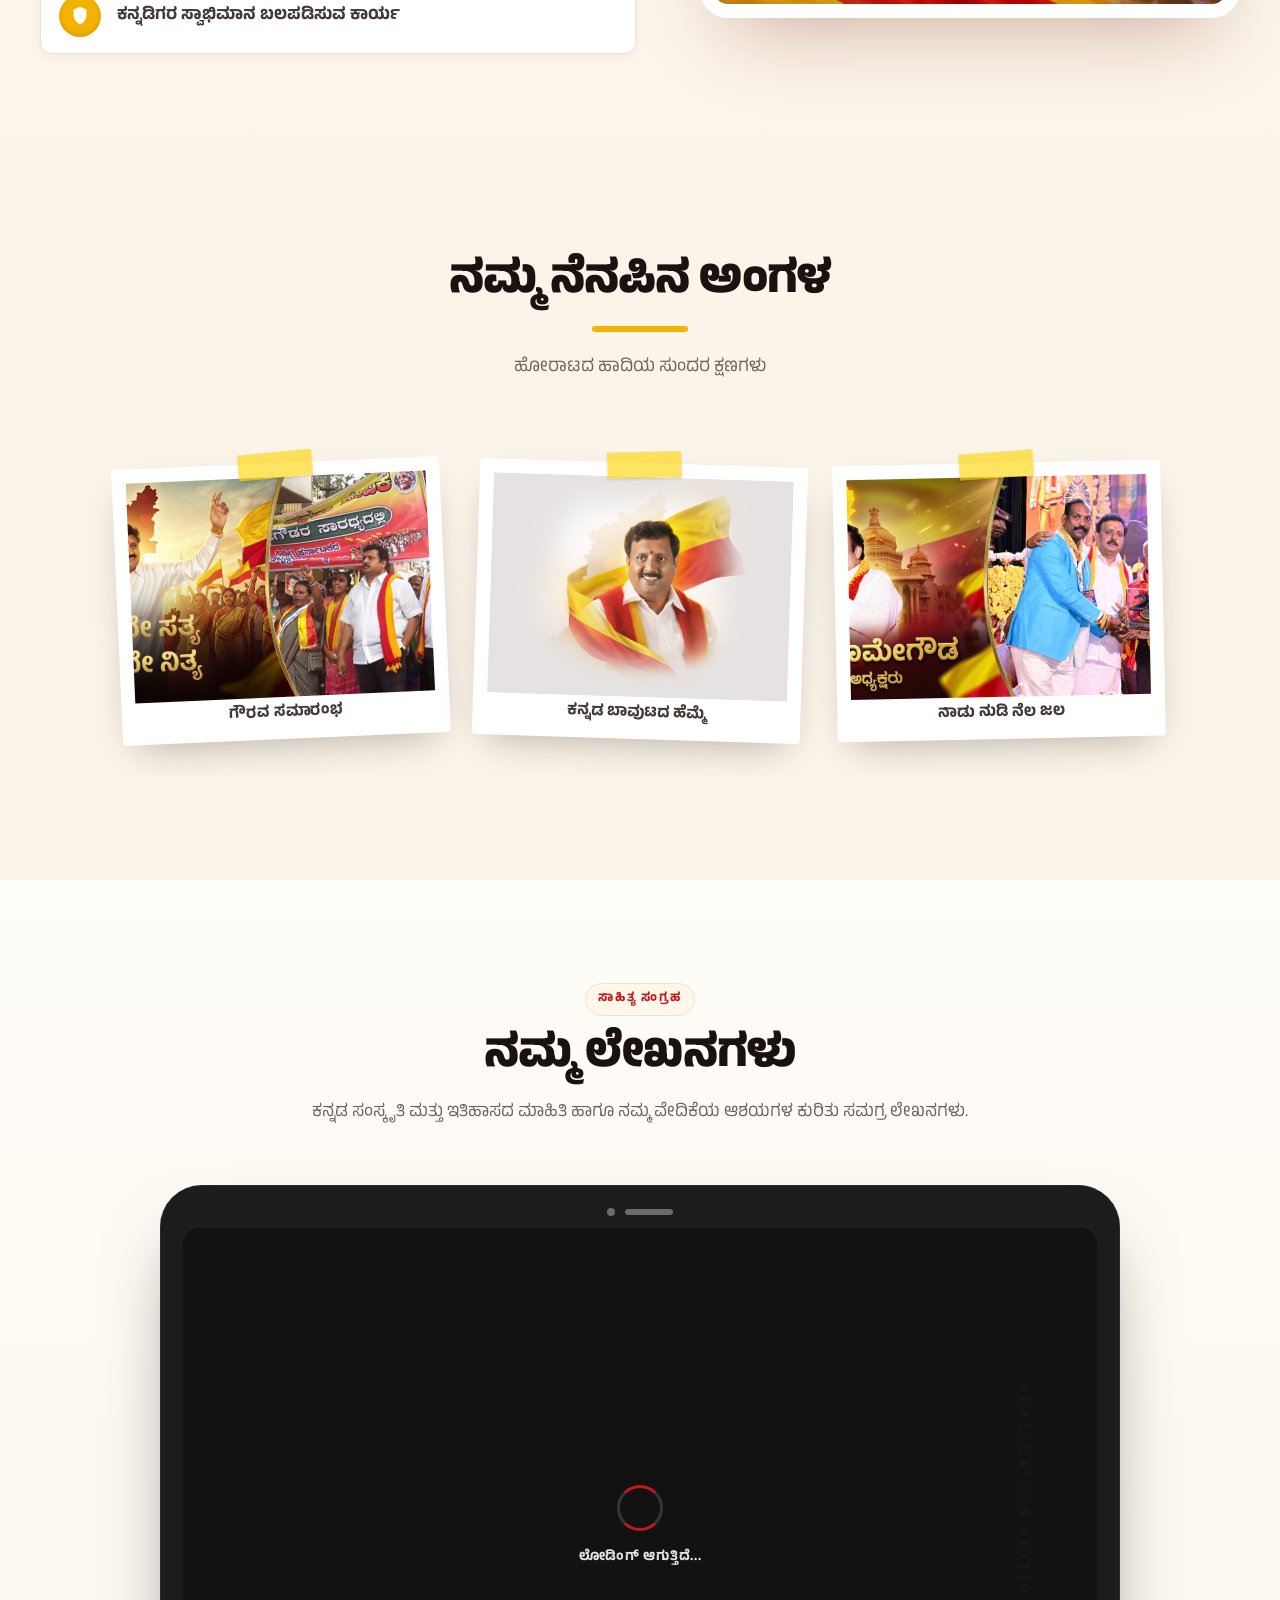
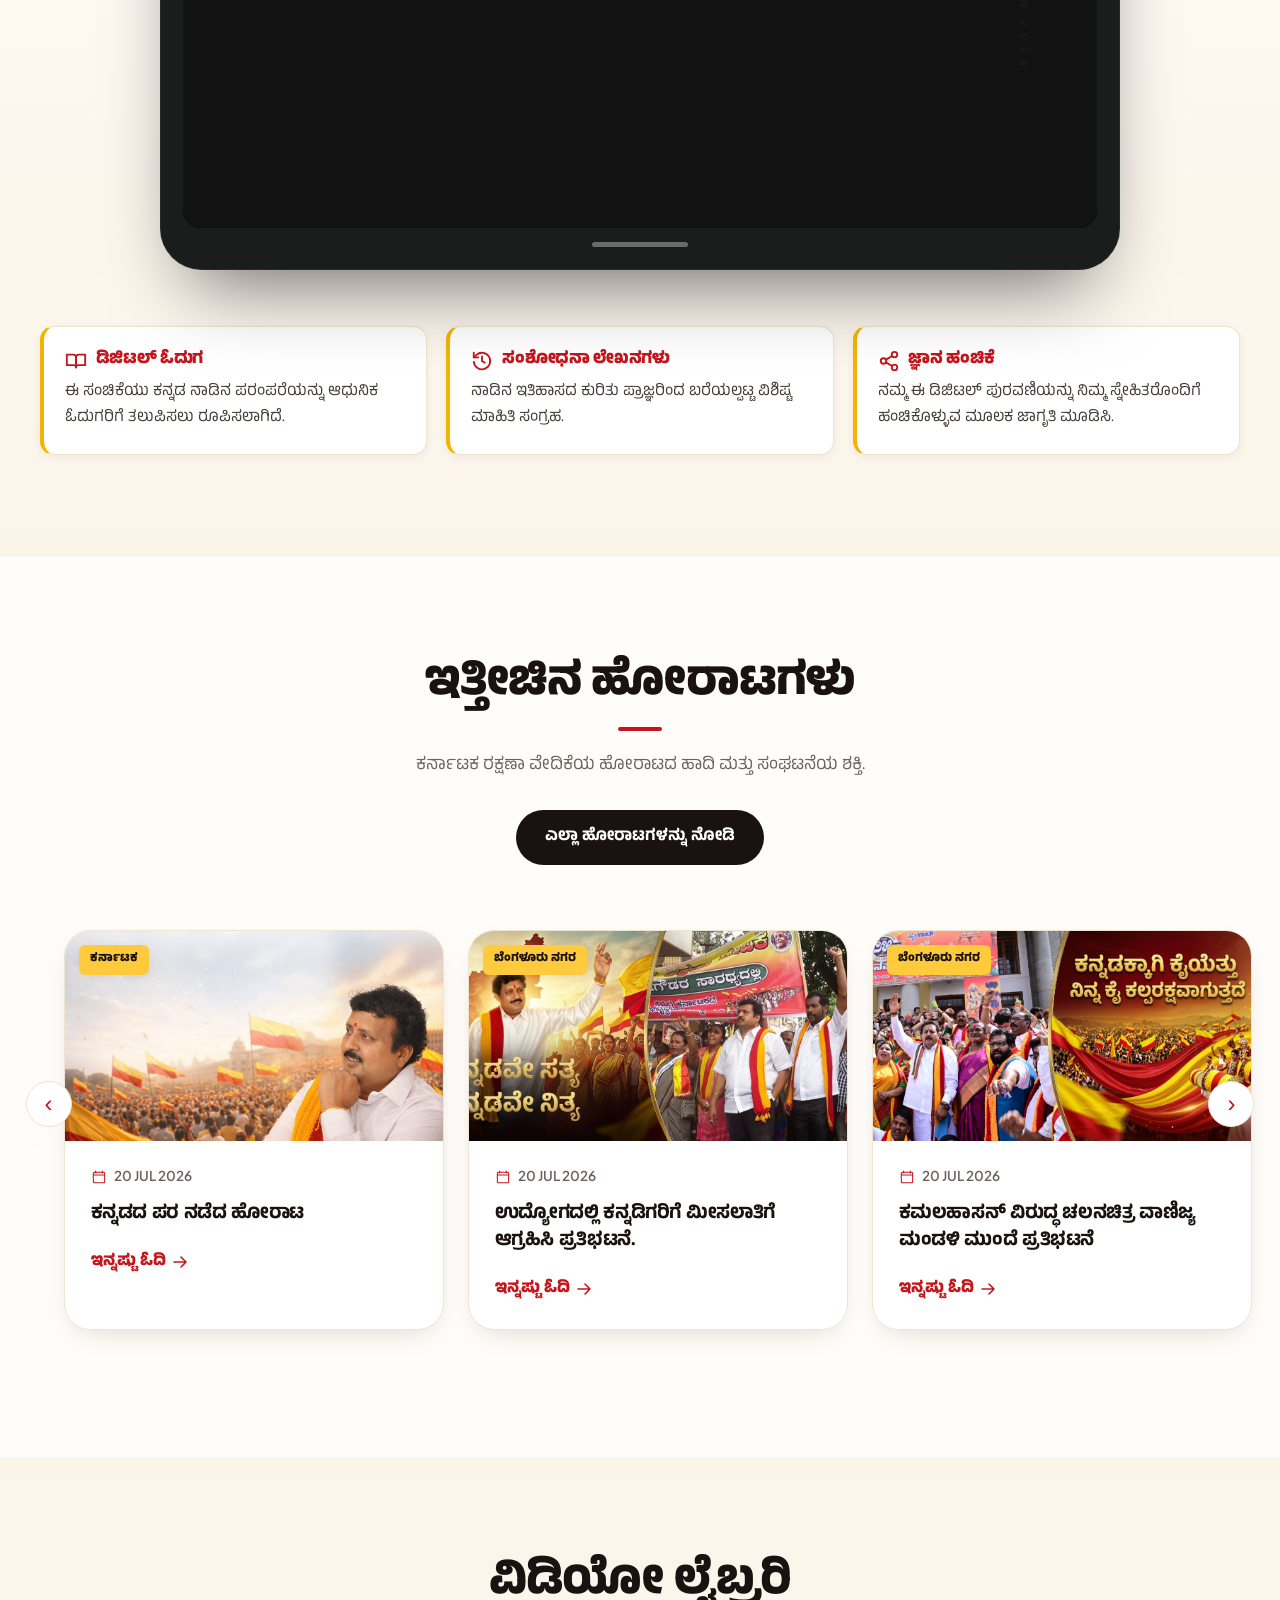
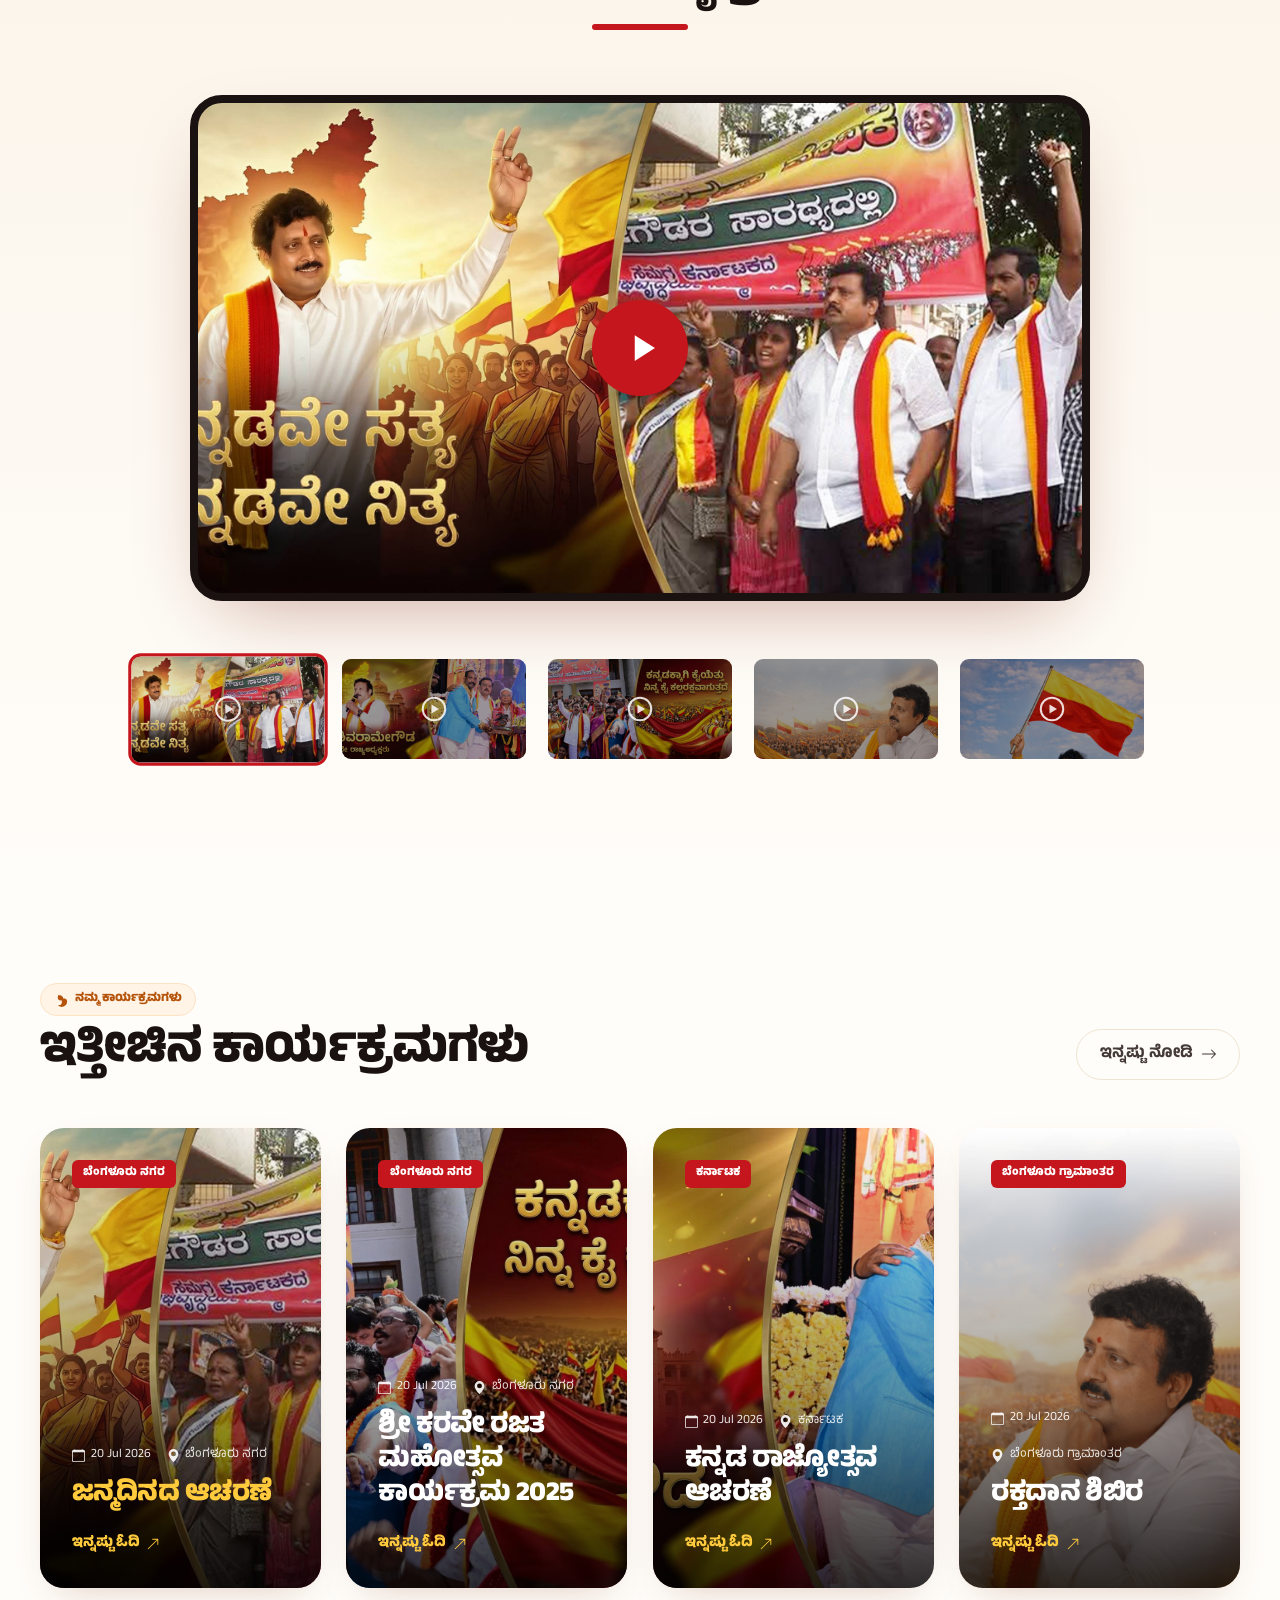
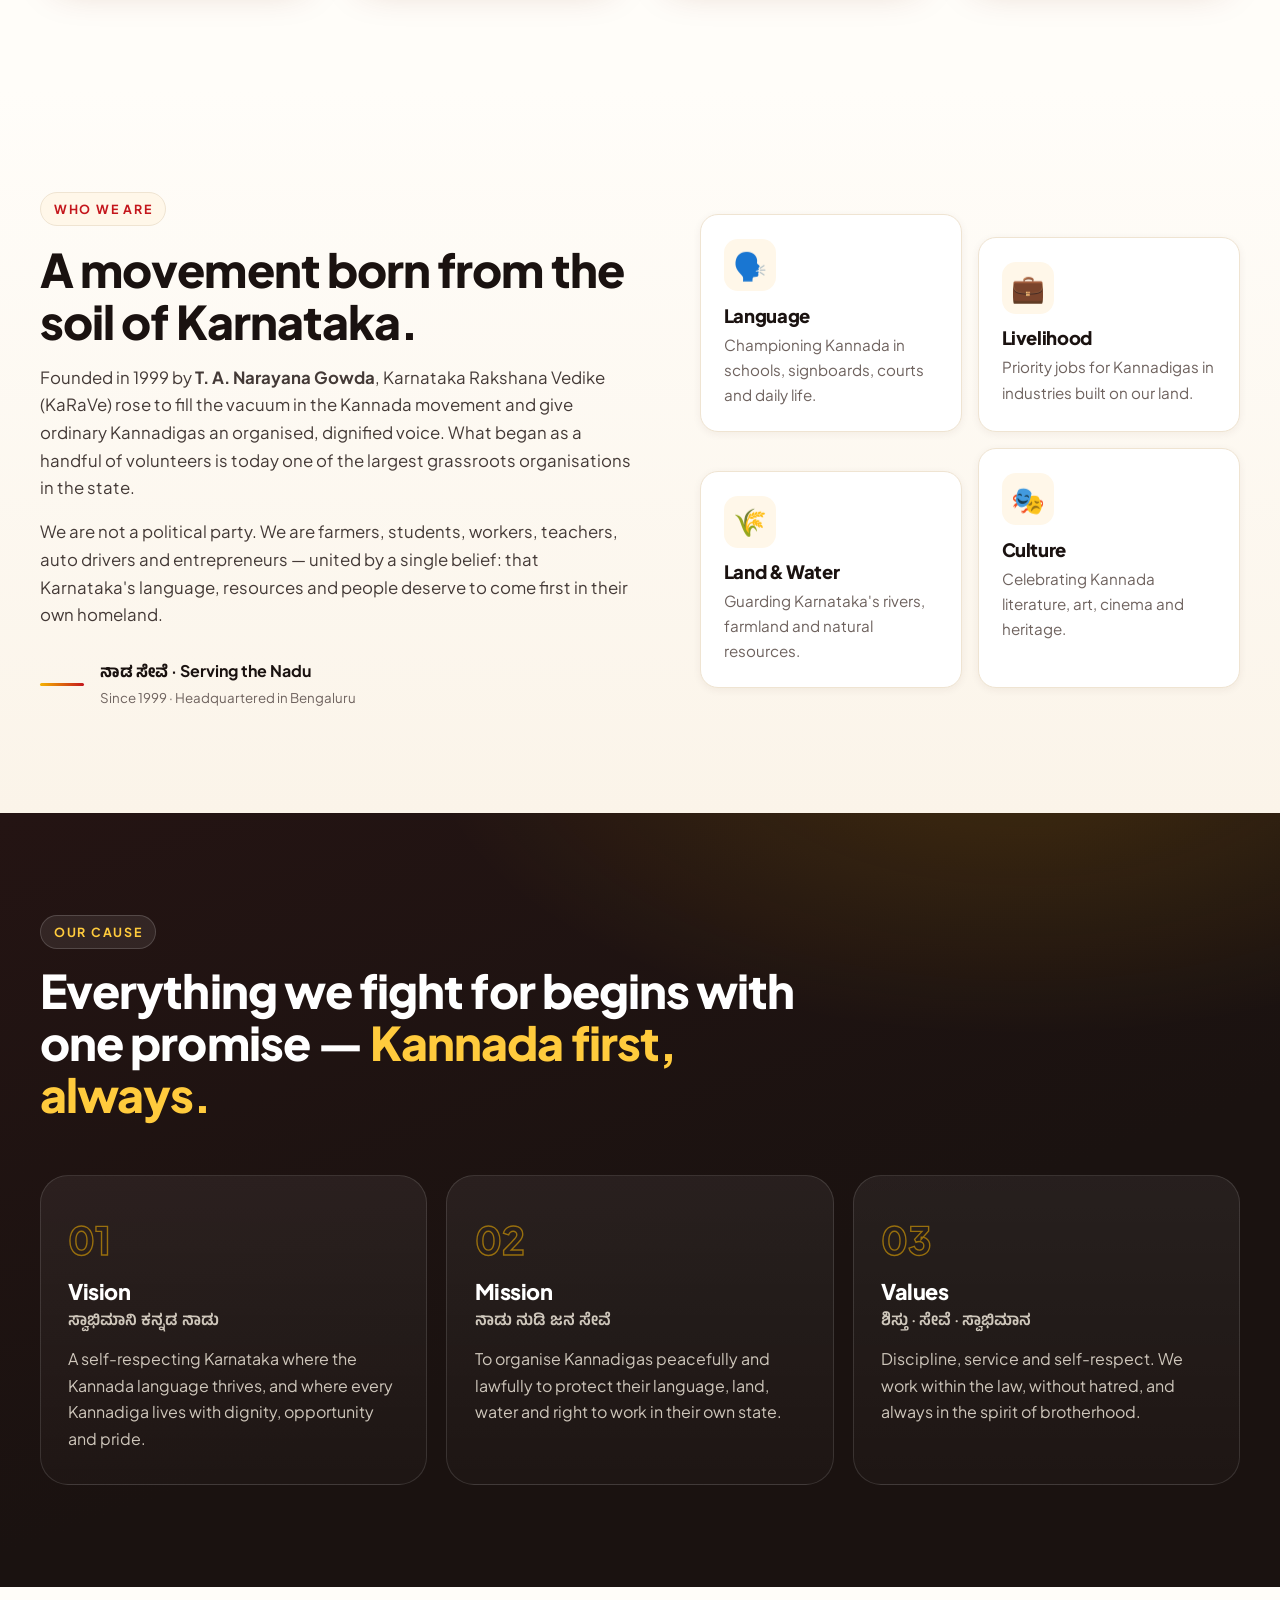
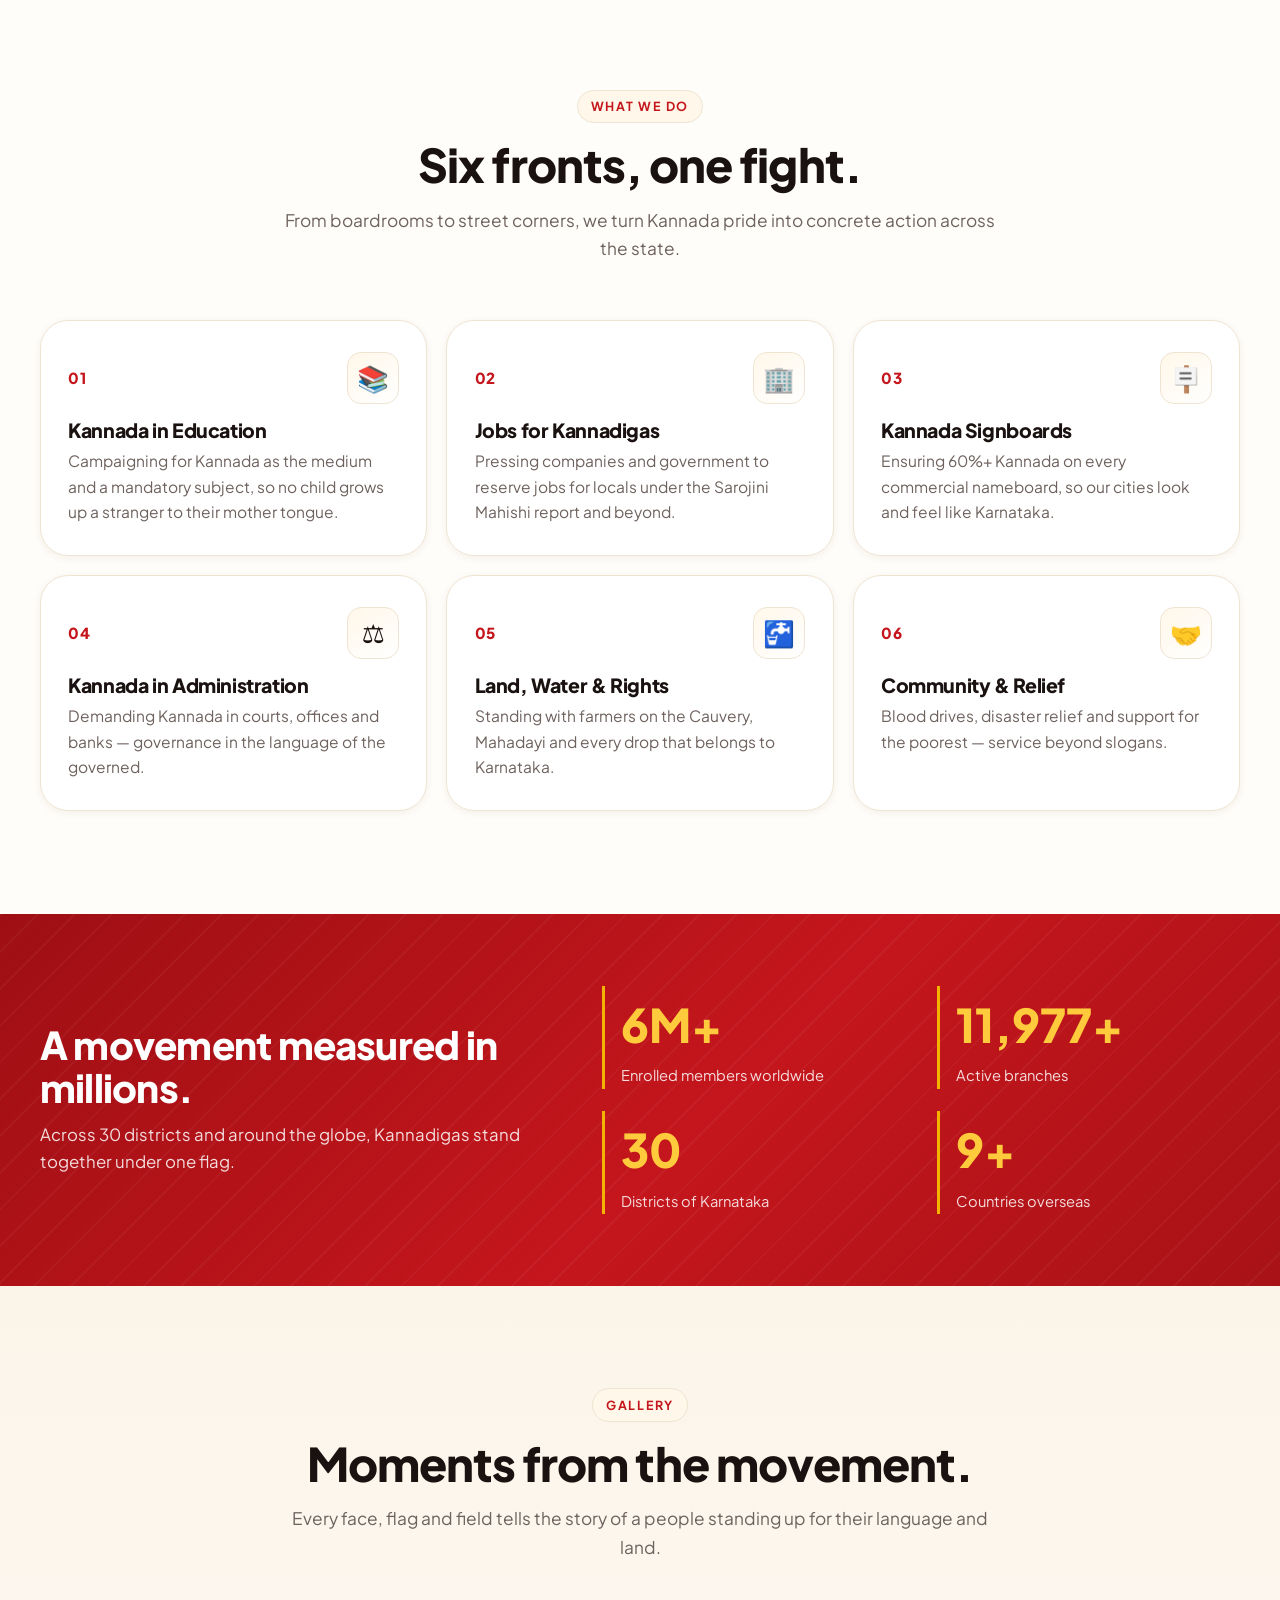
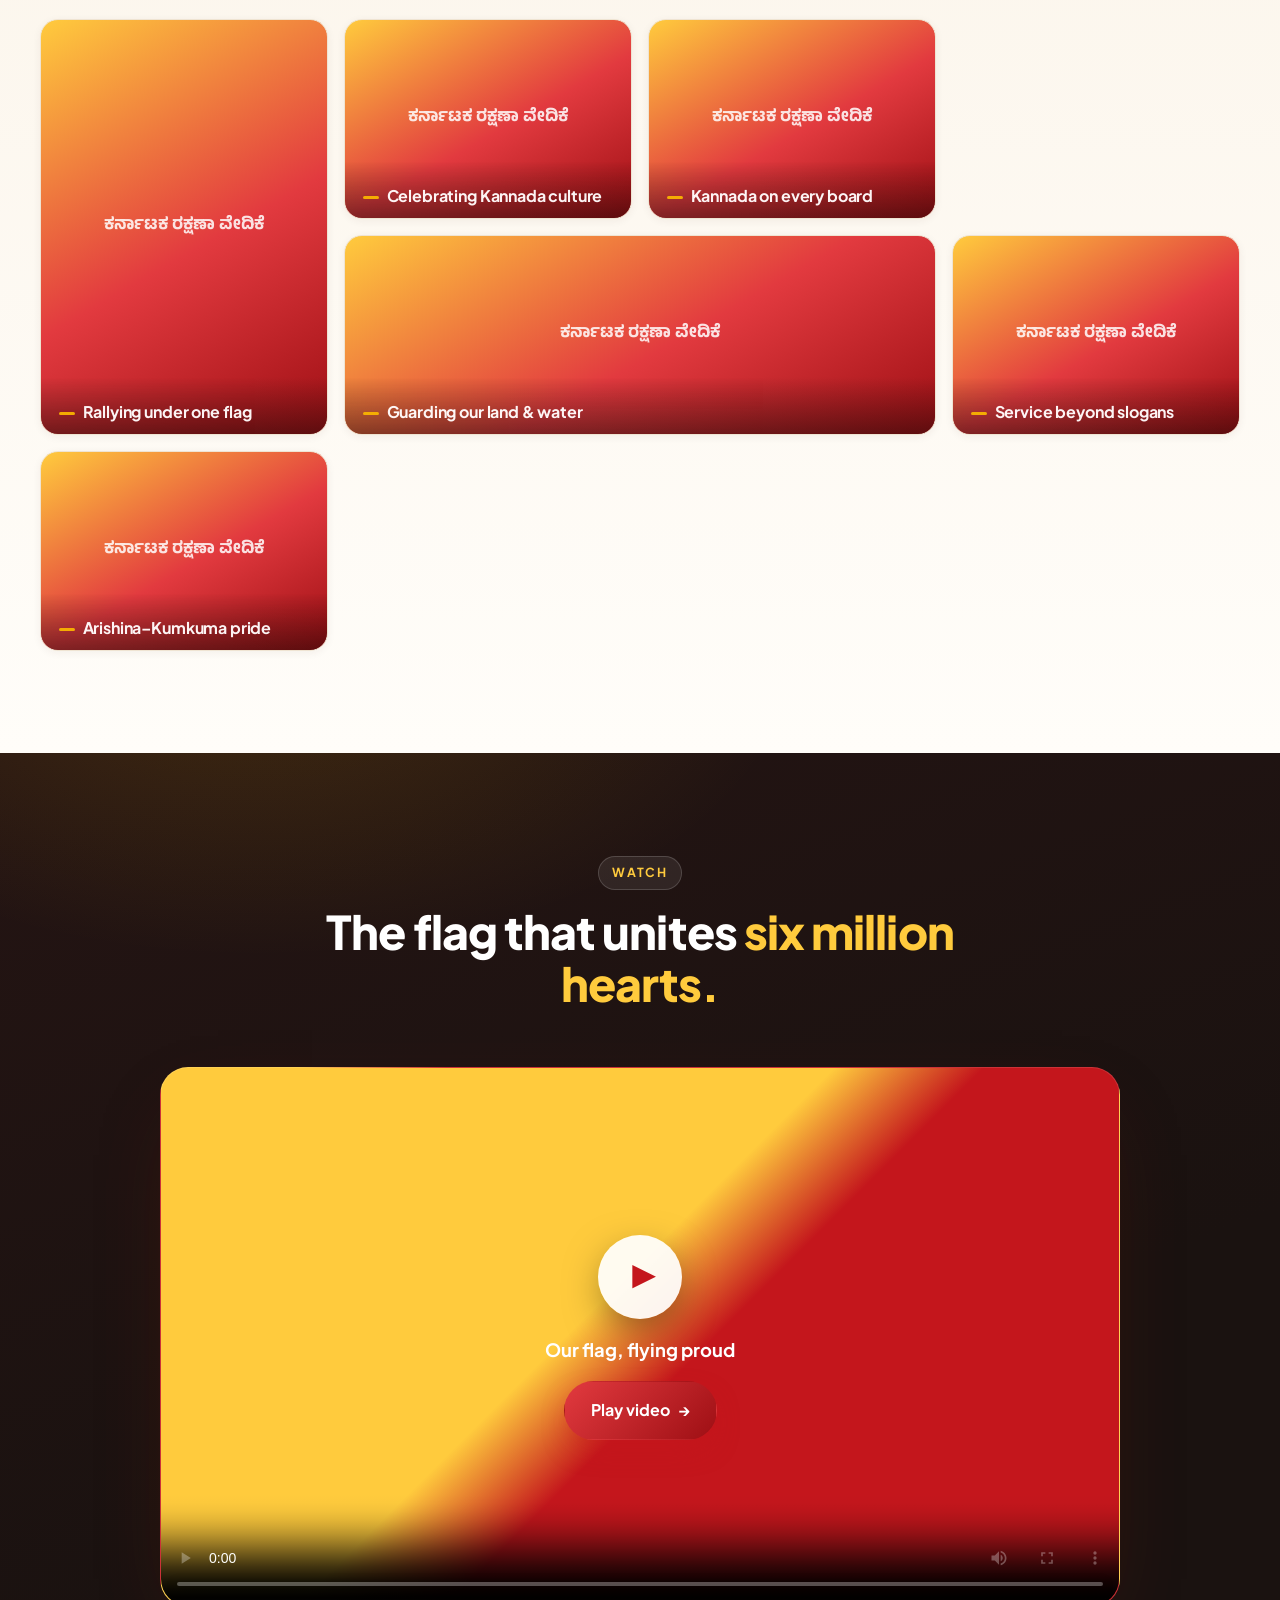
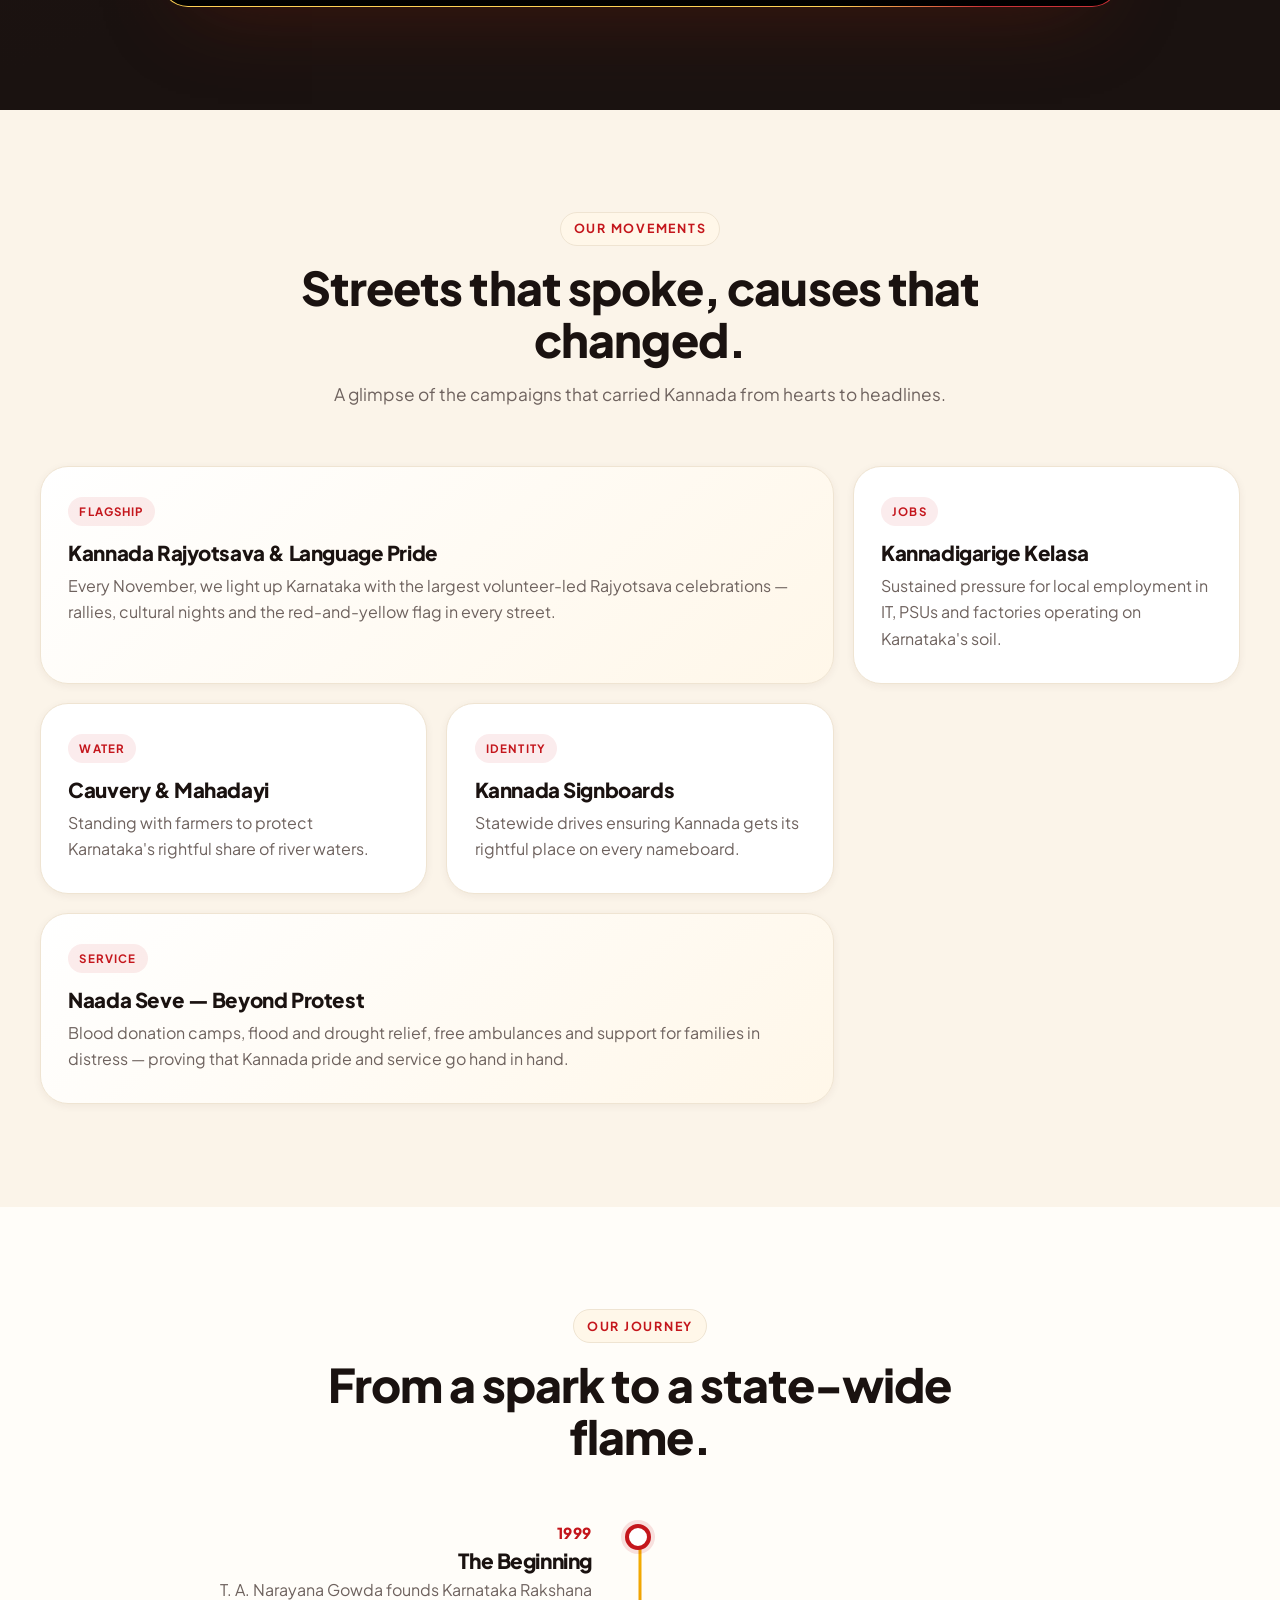
==== commit 5be77233: "Show four event cards in a 4-up grid Add a fourth Recent Events card and switch the grid to four col" ====
--- a/index.html
+++ b/index.html
@@ -487,6 +487,20 @@
               </div>
             </div>
           </article>
+          <article class="eventcard reveal">
+            <img src="assets/media/banner/bannat-5.png" alt="ರಕ್ತದಾನ ಶಿಬಿರ" loading="lazy" style="object-position:right center;" />
+            <div class="eventcard__inner">
+              <span class="eventcard__badge" lang="kn">ಬೆಂಗಳೂರು ಗ್ರಾಮಾಂತರ</span>
+              <div>
+                <div class="eventcard__meta">
+                  <span lang="kn"><svg viewBox="0 0 16 16" fill="currentColor" aria-hidden="true"><path d="M3.5 0a.5.5 0 0 1 .5.5V1h8V.5a.5.5 0 0 1 1 0V1h1a2 2 0 0 1 2 2v11a2 2 0 0 1-2 2H2a2 2 0 0 1-2-2V3a2 2 0 0 1 2-2h1V.5a.5.5 0 0 1 .5-.5zM1 4v10a1 1 0 0 0 1 1h12a1 1 0 0 0 1-1V4H1z"/></svg>20 Jul 2026</span>
+                  <span lang="kn"><svg viewBox="0 0 16 16" fill="currentColor" aria-hidden="true"><path d="M8 16s6-5.686 6-10A6 6 0 0 0 2 6c0 4.314 6 10 6 10zm0-7a3 3 0 1 1 0-6 3 3 0 0 1 0 6z"/></svg>ಬೆಂಗಳೂರು ಗ್ರಾಮಾಂತರ</span>
+                </div>
+                <h3 class="eventcard__title" lang="kn">ರಕ್ತದಾನ ಶಿಬಿರ</h3>
+                <a class="eventcard__link" href="#gallery" lang="kn">ಇನ್ನಷ್ಟು ಓದಿ <svg viewBox="0 0 16 16" fill="currentColor" aria-hidden="true"><path fill-rule="evenodd" d="M14 2.5a.5.5 0 0 0-.5-.5h-6a.5.5 0 0 0 0 1h4.793L2.146 13.146a.5.5 0 0 0 .708.708L13 3.707V8.5a.5.5 0 0 0 1 0v-6z"/></svg></a>
+              </div>
+            </div>
+          </article>
         </div>
       </div>
     </section>
--- a/assets/styles.css
+++ b/assets/styles.css
@@ -422,10 +422,10 @@
 .events__more:hover { background: var(--cream); }
 .events__more svg { width: 16px; height: 16px; transition: transform .3s var(--ease); }
 .events__more:hover svg { transform: translateX(4px); }
-.events__grid { display: grid; grid-template-columns: repeat(3, 1fr); gap: 2rem; }
-@media (max-width: 980px) { .events__grid { grid-template-columns: repeat(2, 1fr); } }
-@media (max-width: 640px) { .events__grid { grid-template-columns: 1fr; } }
-.eventcard { position: relative; height: 500px; border-radius: 28px; overflow: hidden; box-shadow: var(--shadow-md); }
+.events__grid { display: grid; grid-template-columns: repeat(4, 1fr); gap: 1.6rem; }
+@media (max-width: 1080px) { .events__grid { grid-template-columns: repeat(2, 1fr); } }
+@media (max-width: 560px) { .events__grid { grid-template-columns: 1fr; } }
+.eventcard { position: relative; height: 460px; border-radius: 24px; overflow: hidden; box-shadow: var(--shadow-md); }
 .eventcard img { position: absolute; inset: 0; width: 100%; height: 100%; object-fit: cover; transition: transform .5s var(--ease); }
 .eventcard:hover img { transform: scale(1.06); }
 .eventcard__inner { position: absolute; inset: 0; z-index: 2; display: flex; flex-direction: column; justify-content: space-between; padding: 2rem; background: linear-gradient(to top, rgba(0,0,0,.82) 0%, rgba(0,0,0,.35) 42%, transparent 100%); }
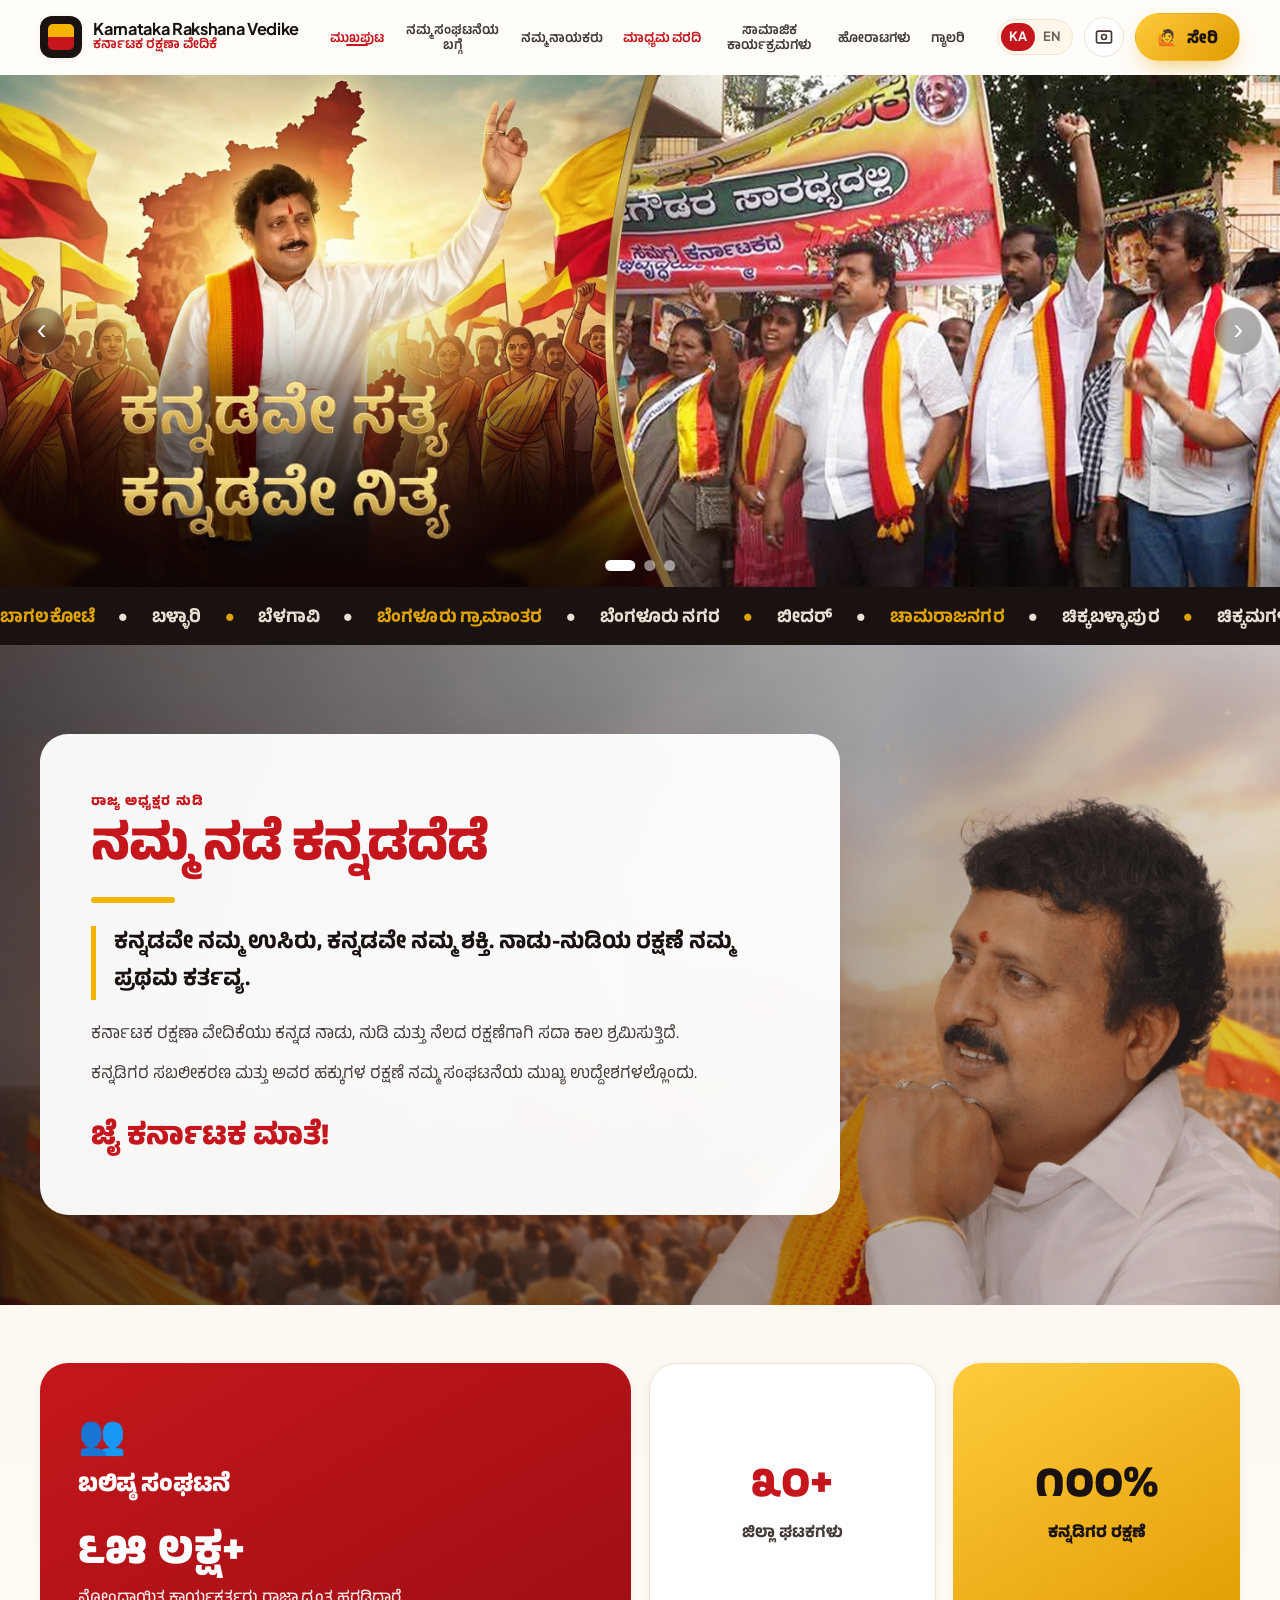
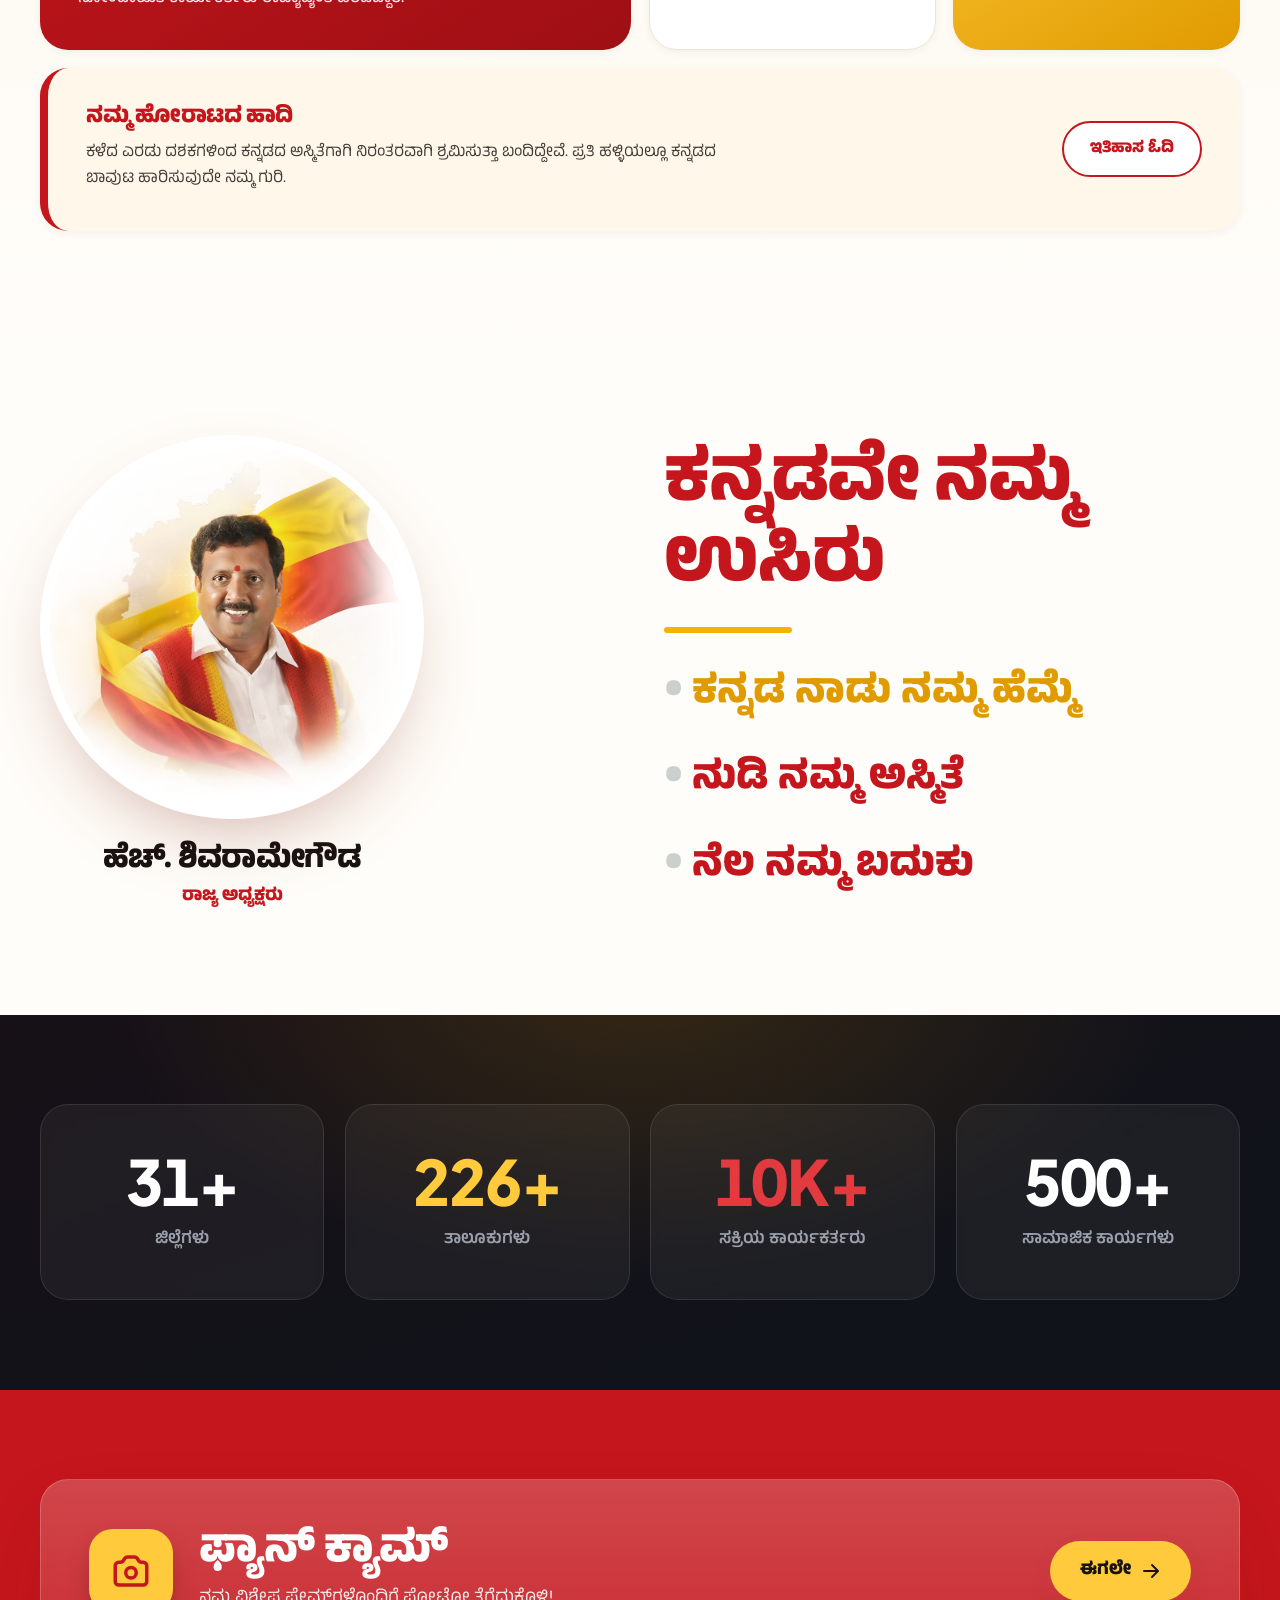
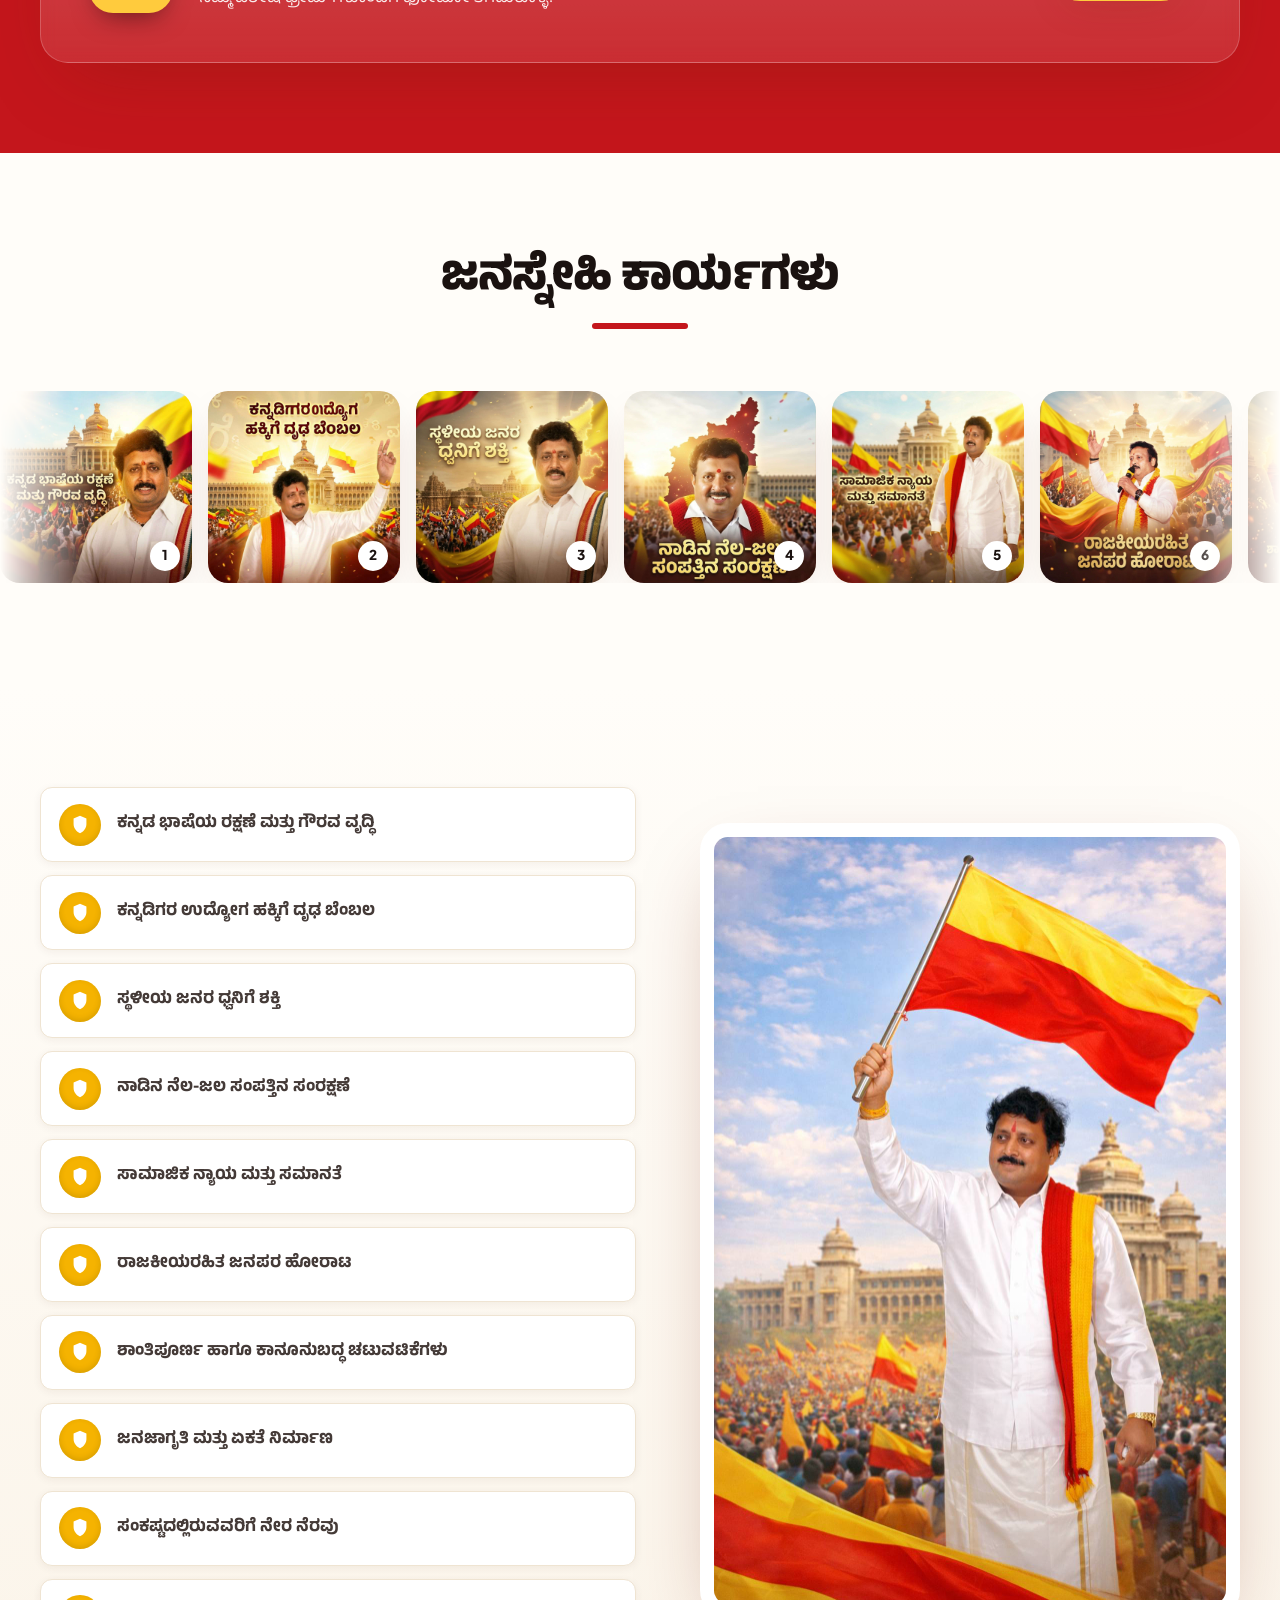
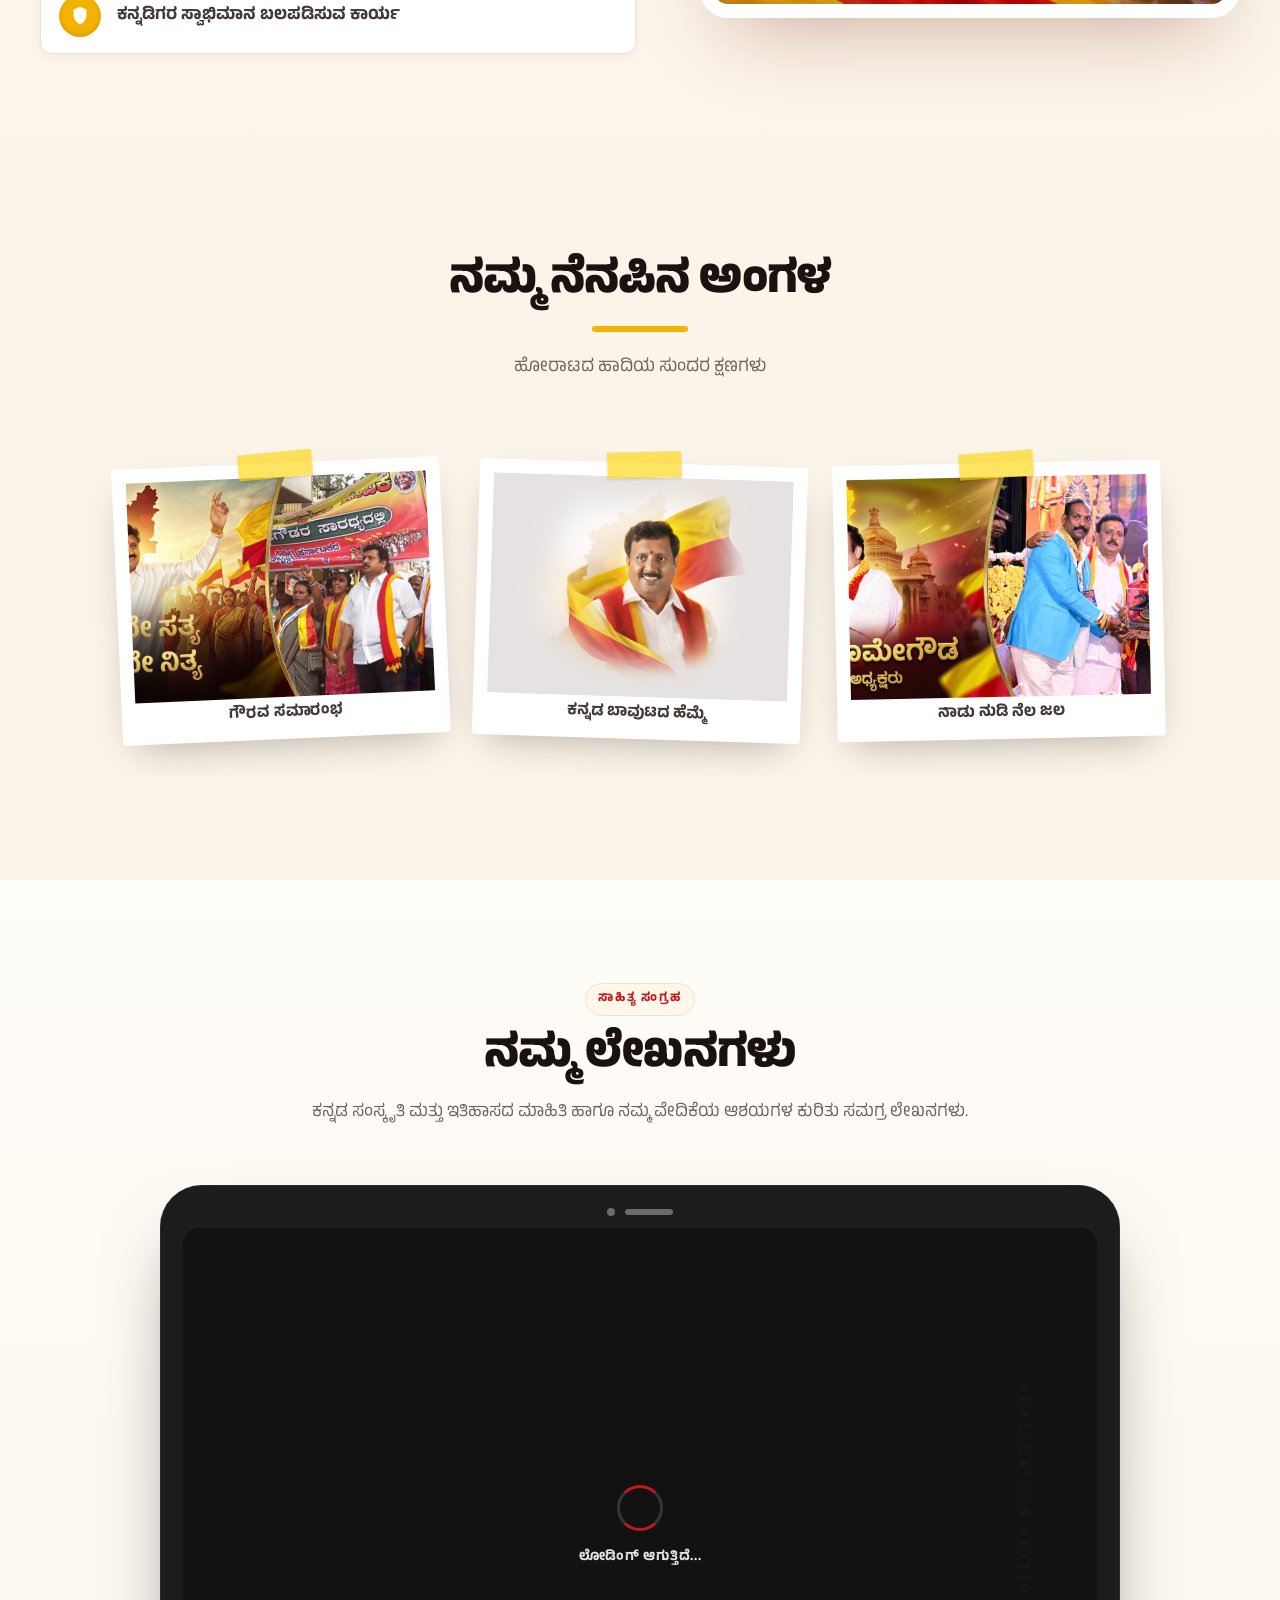
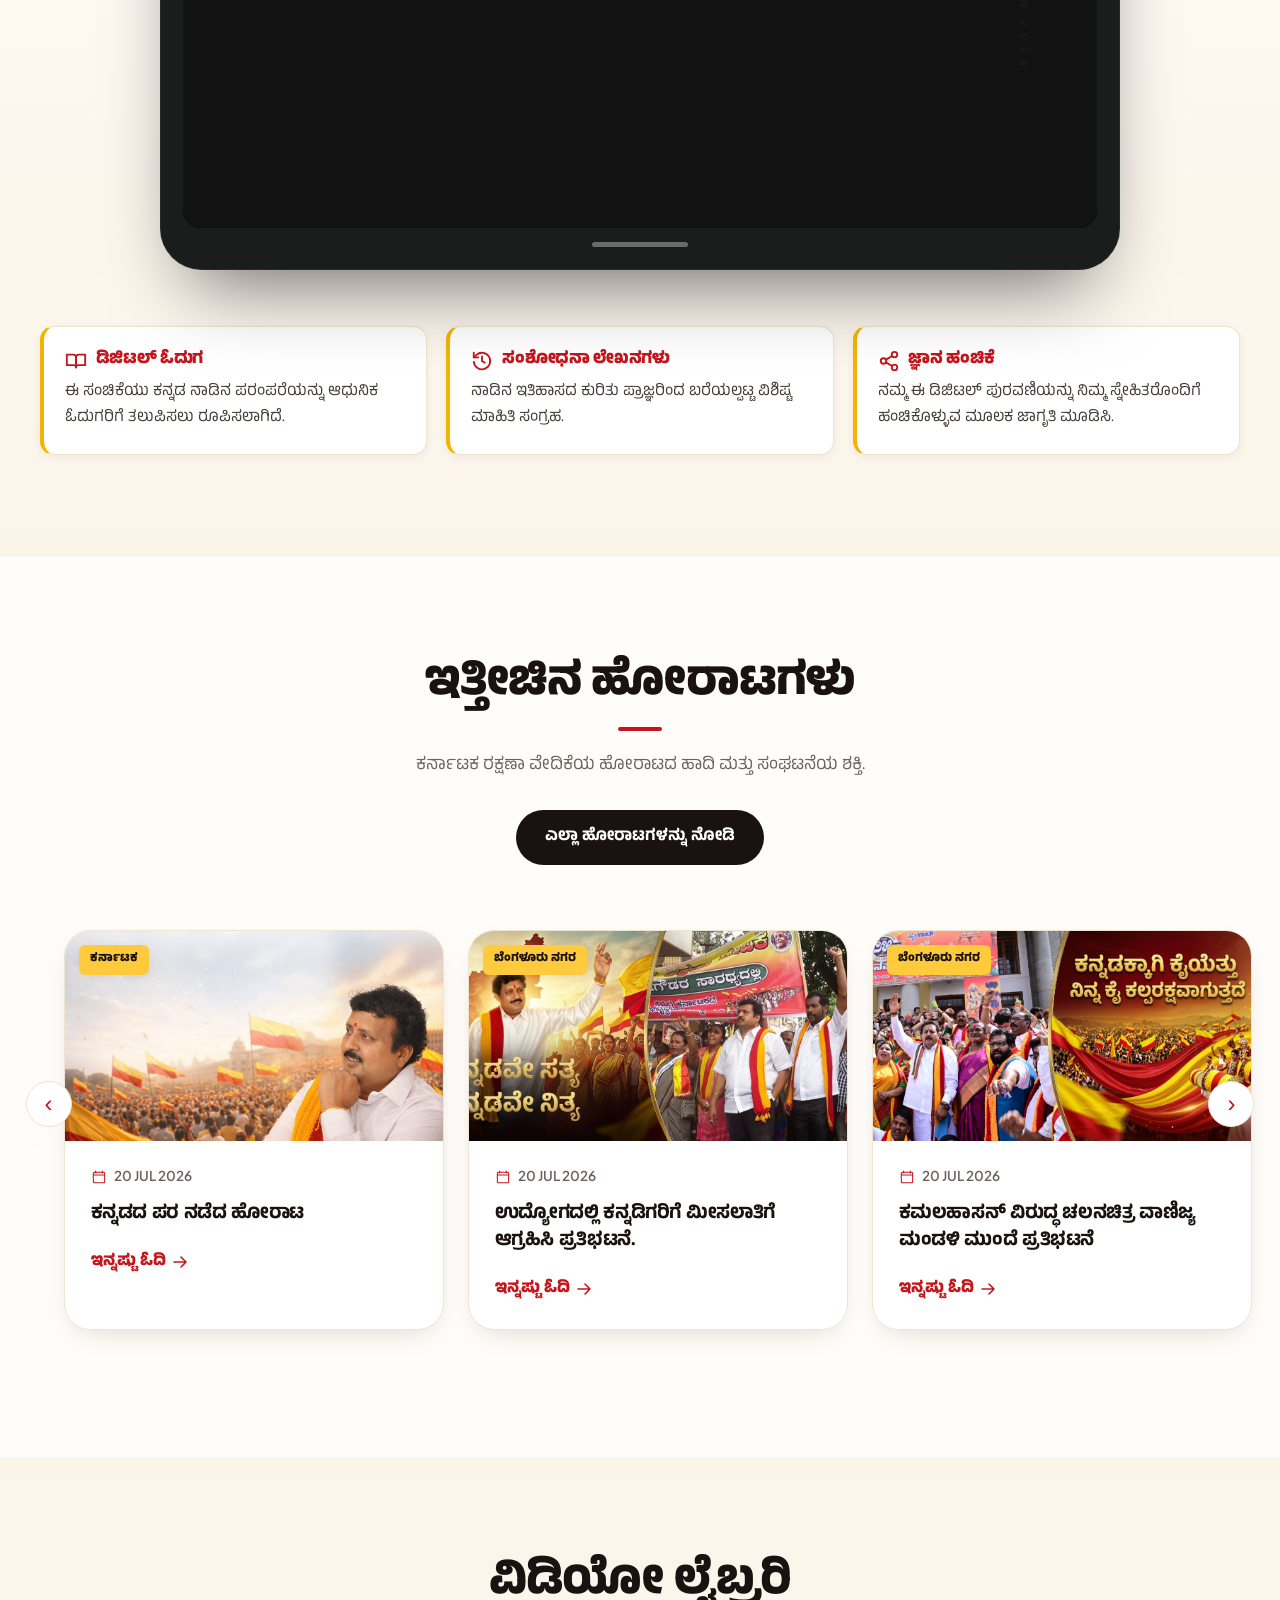
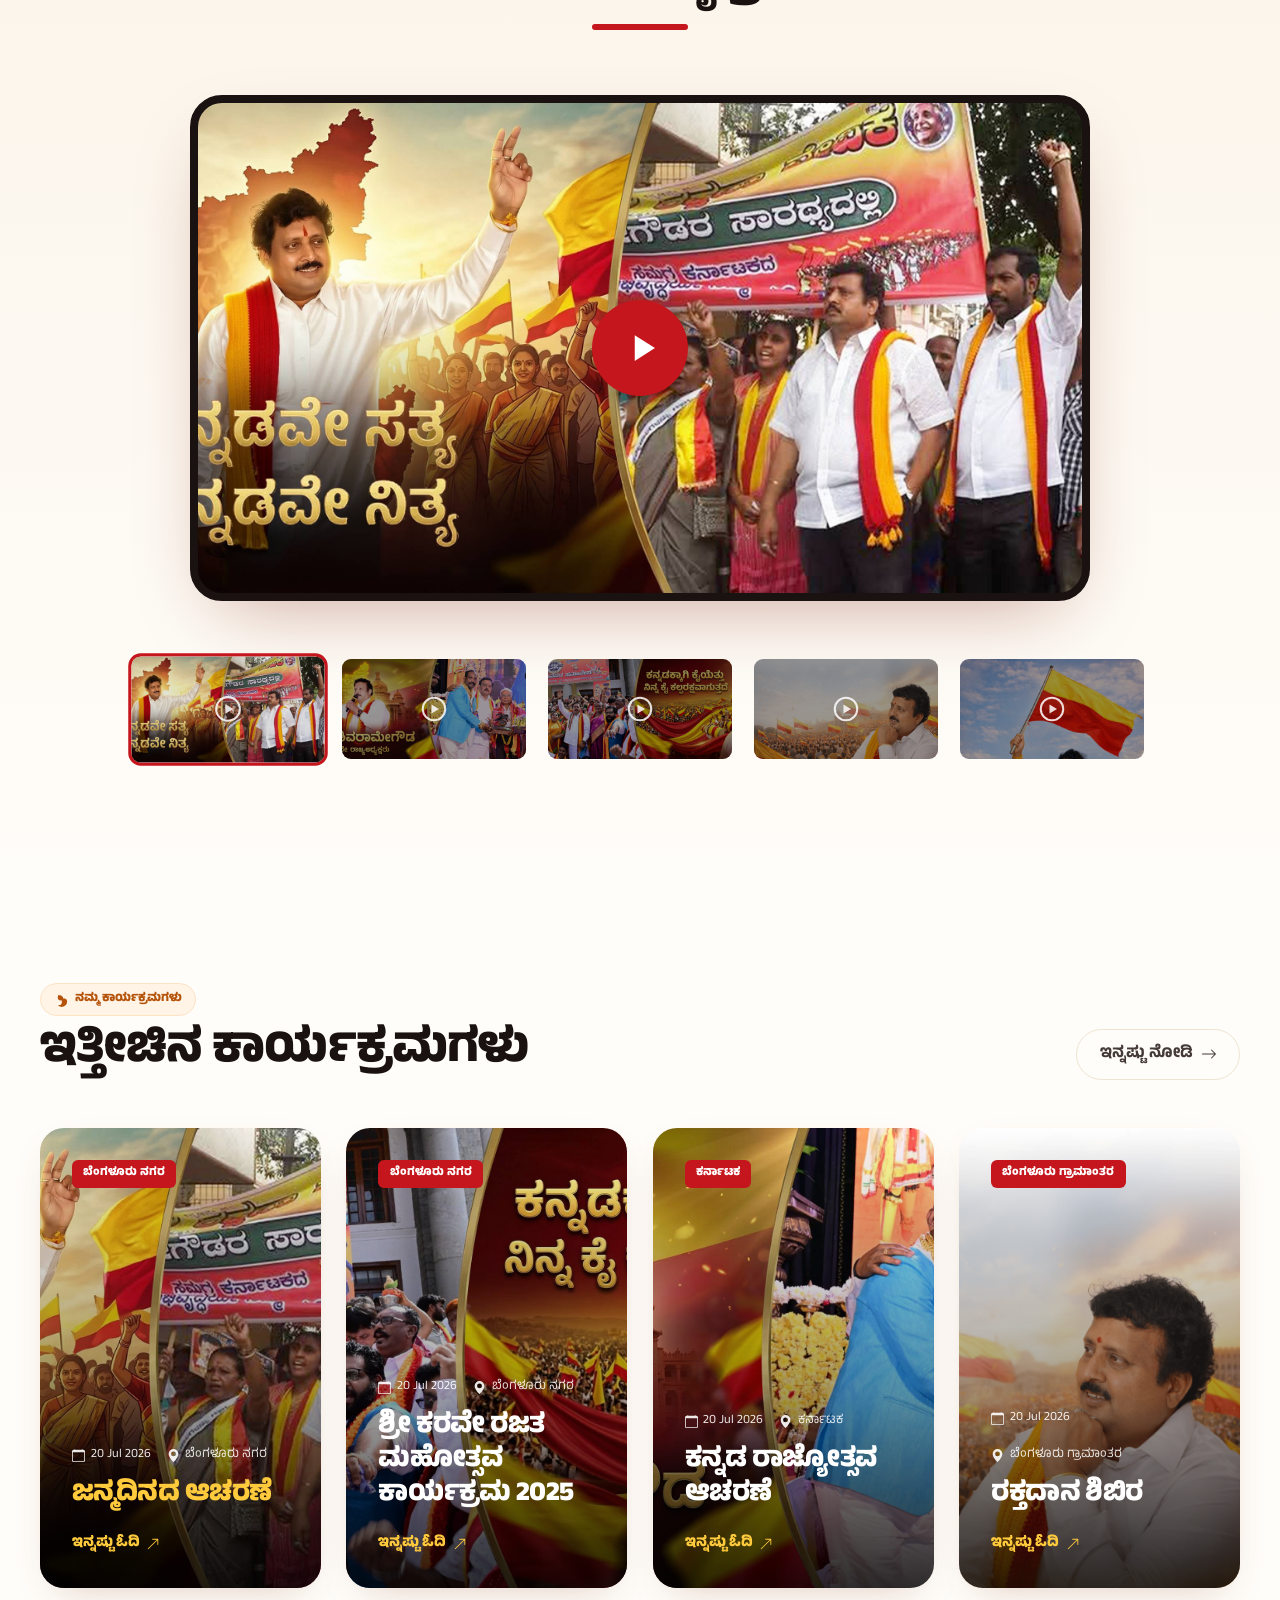
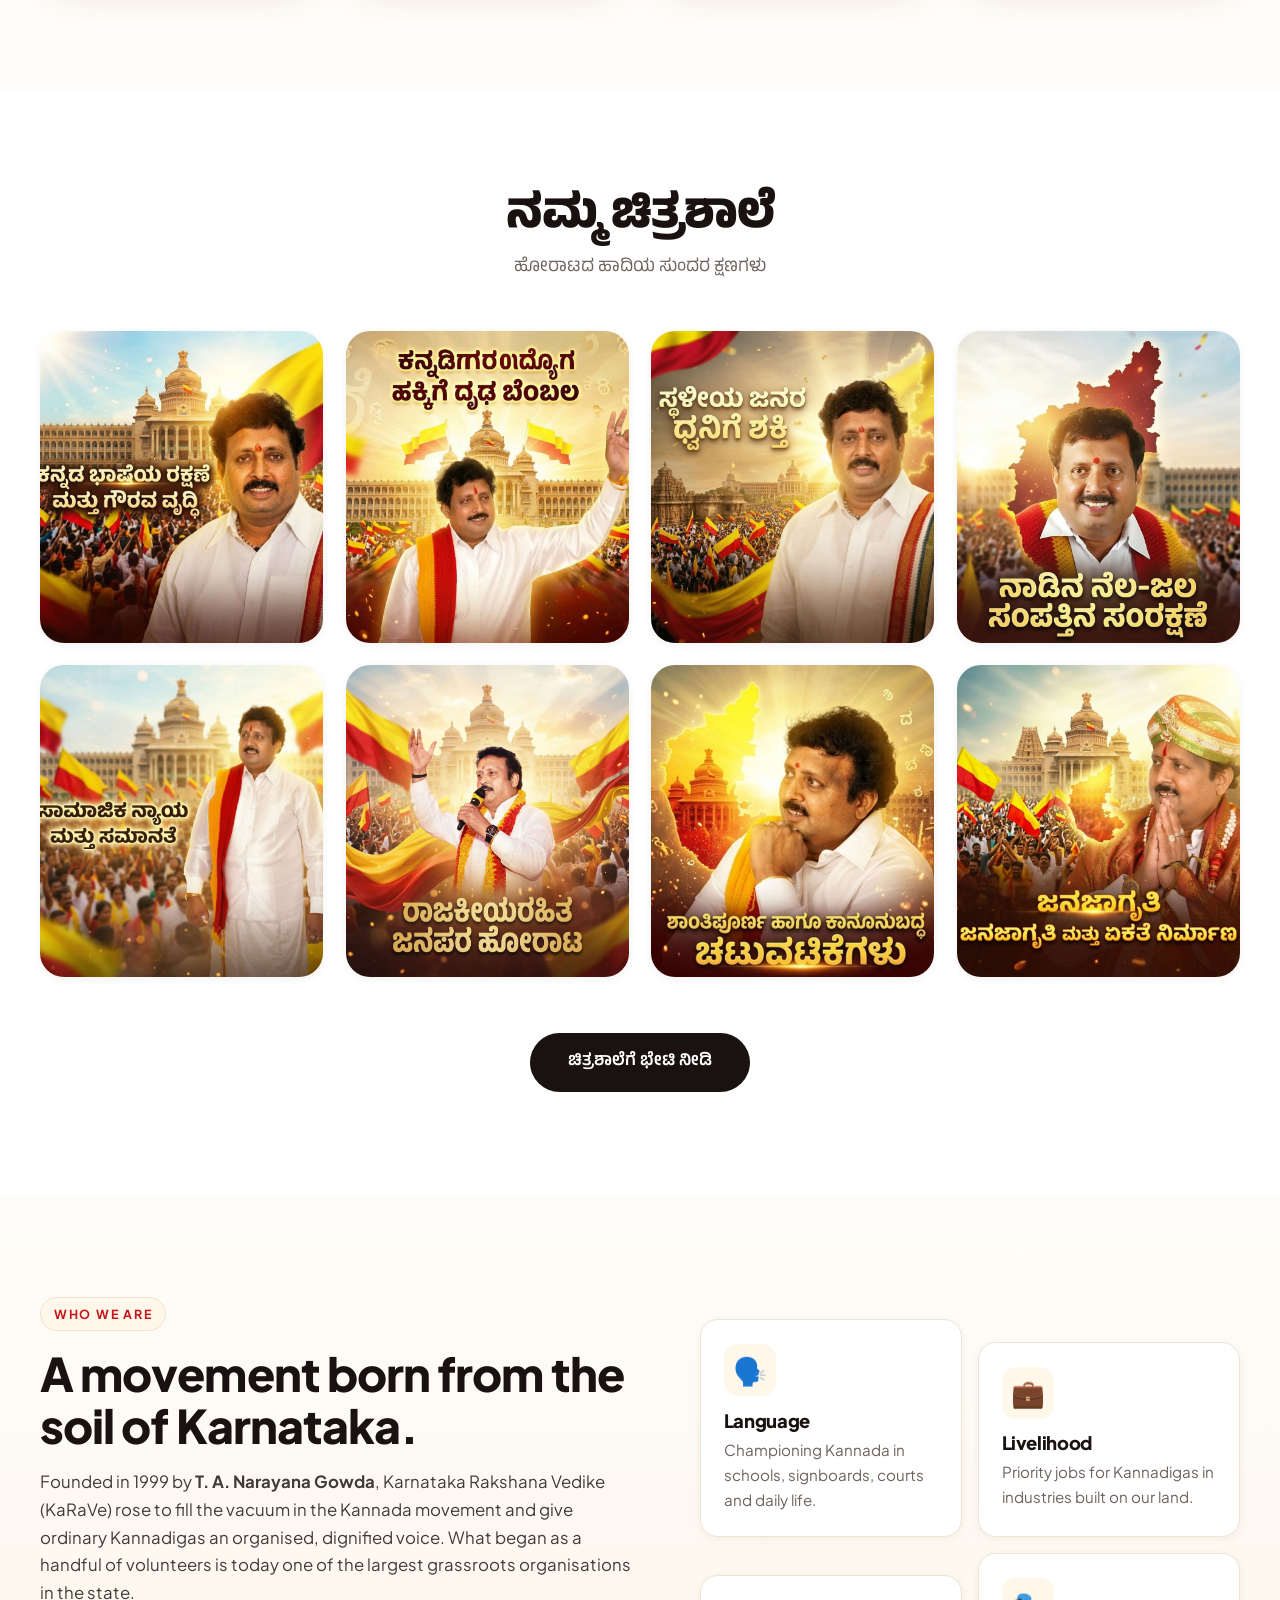
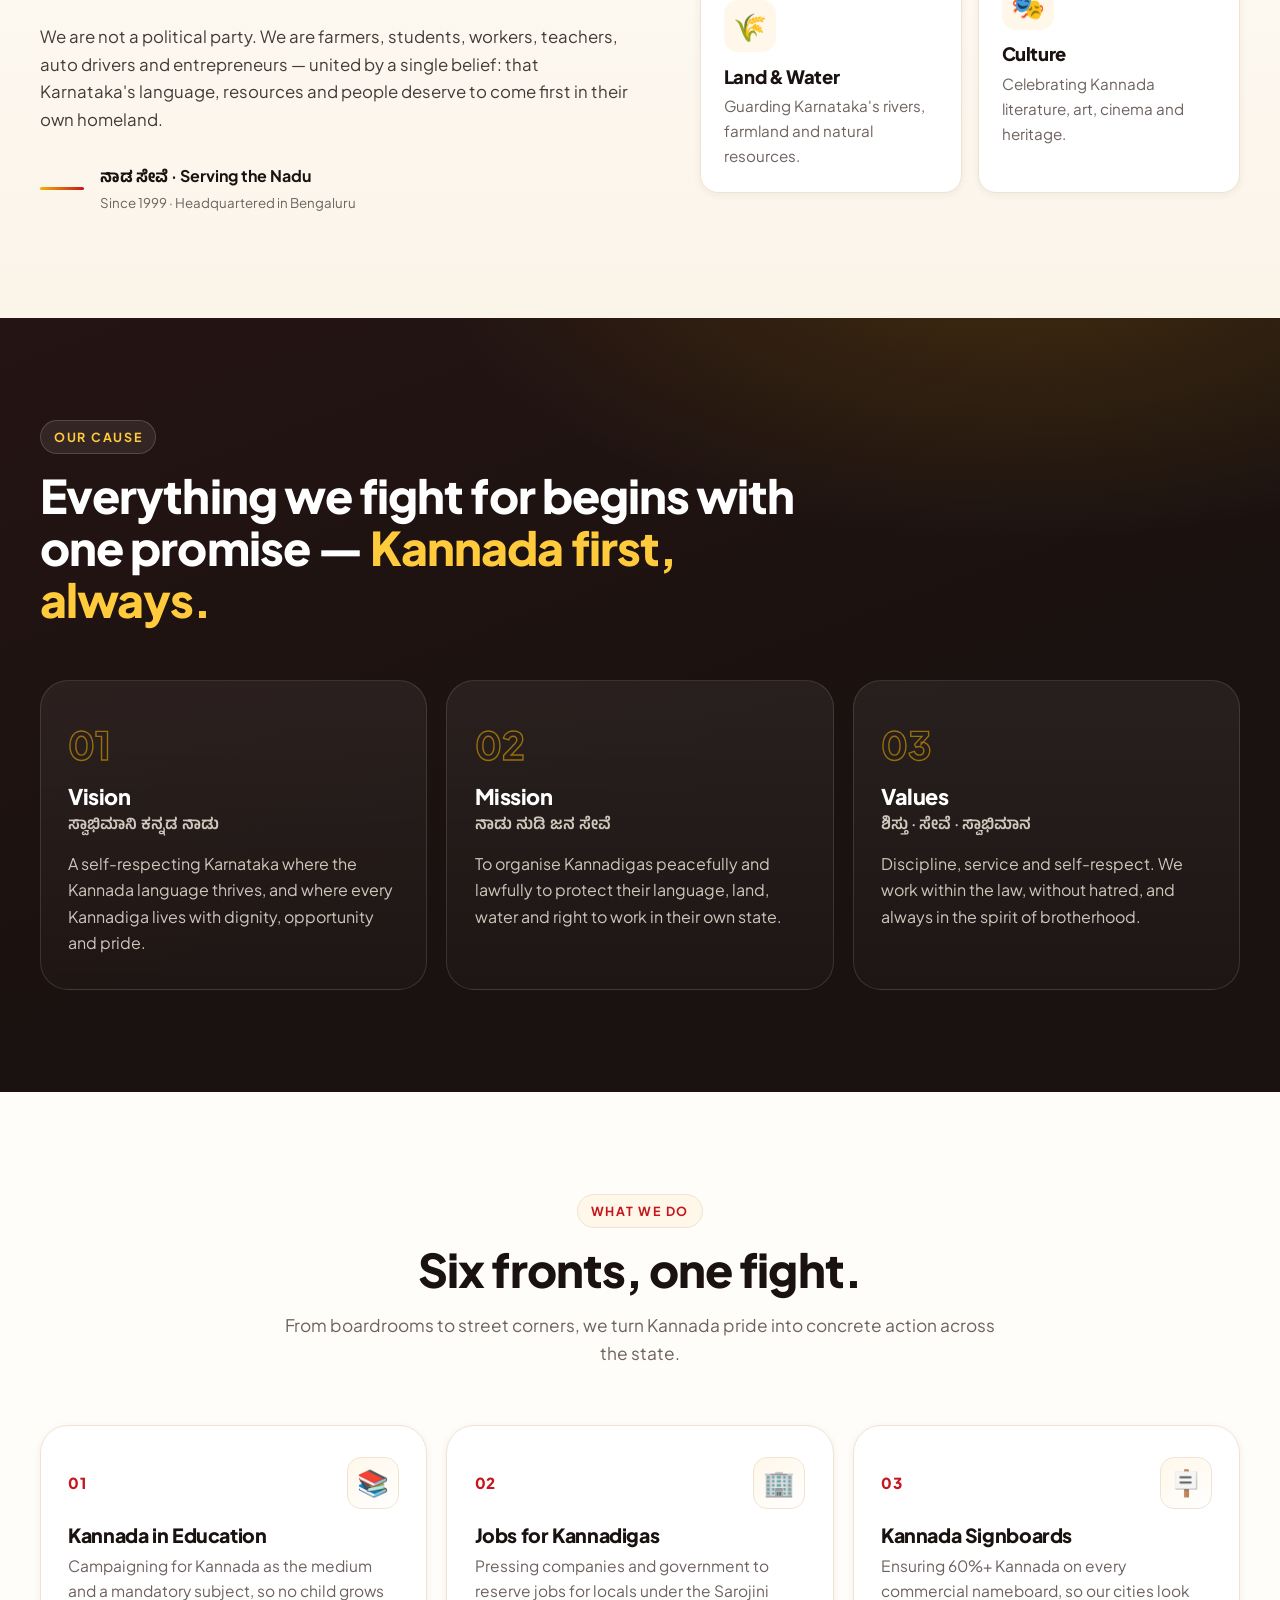
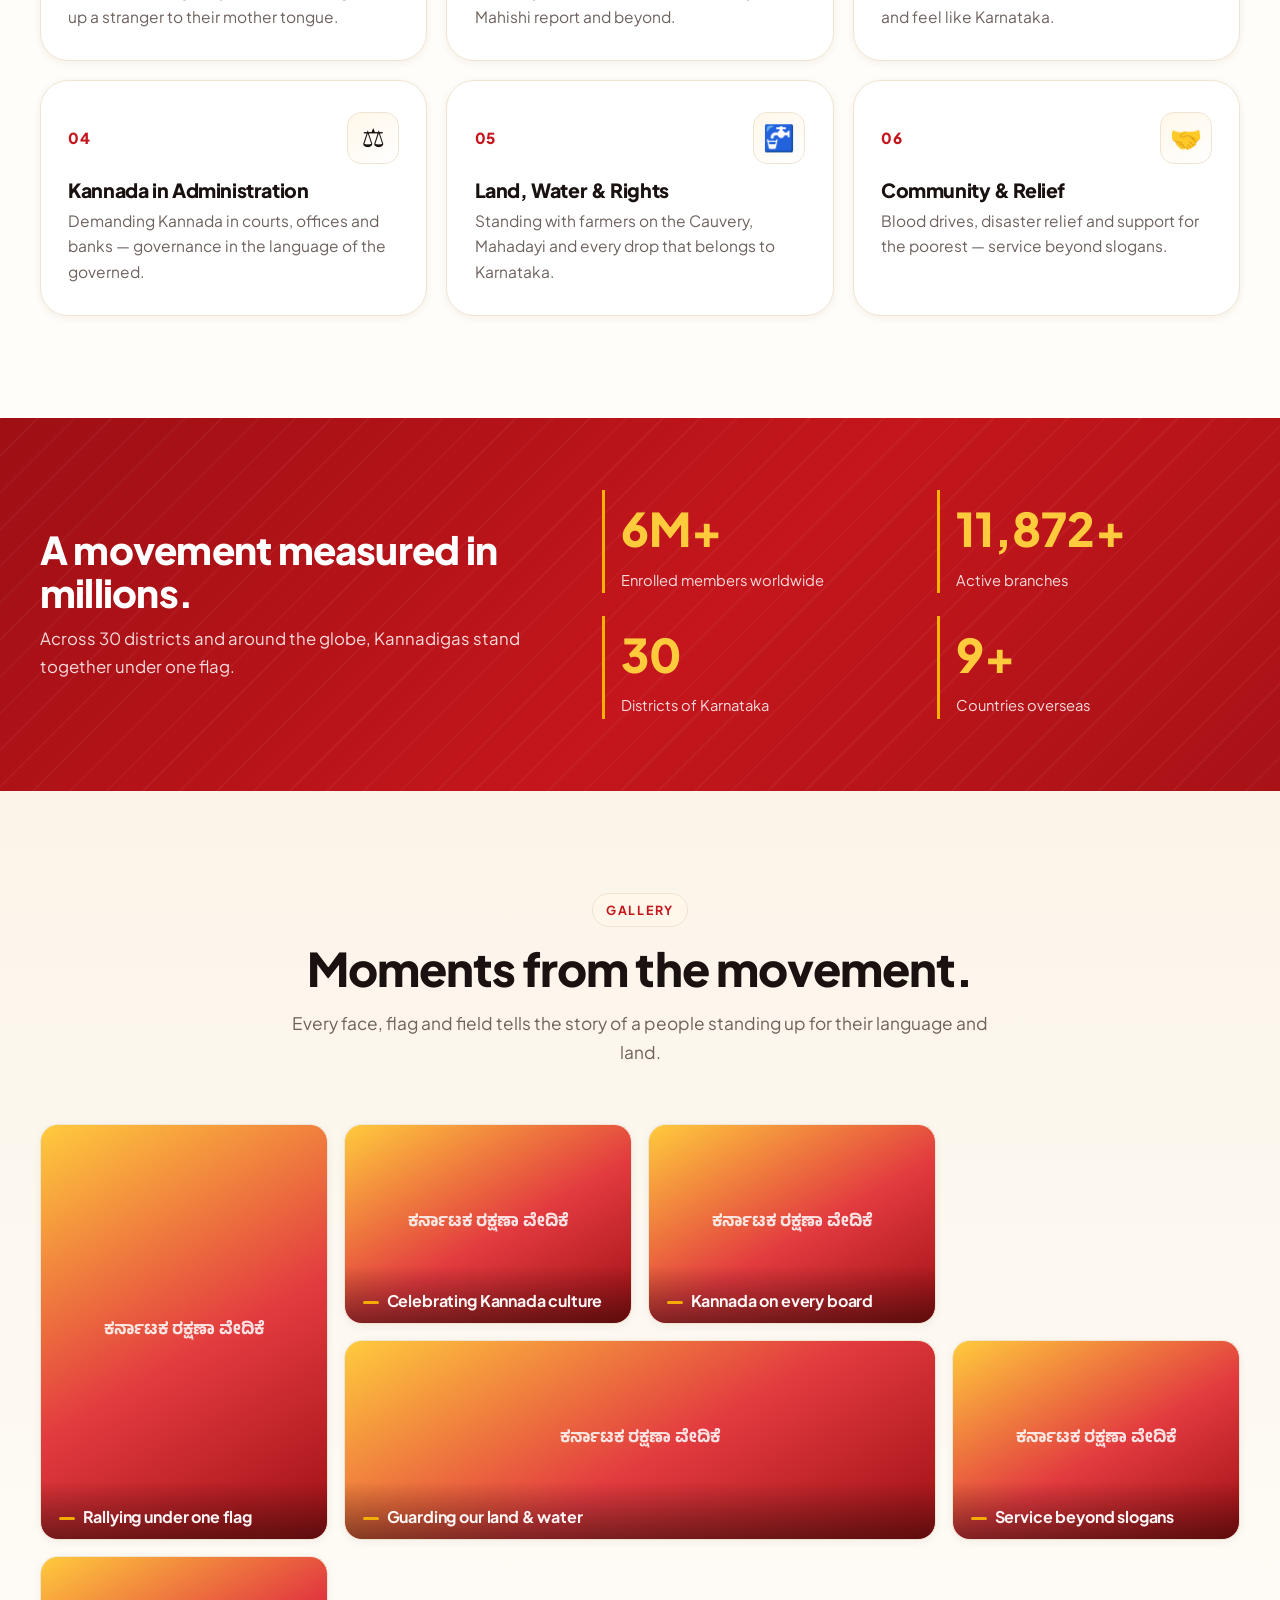
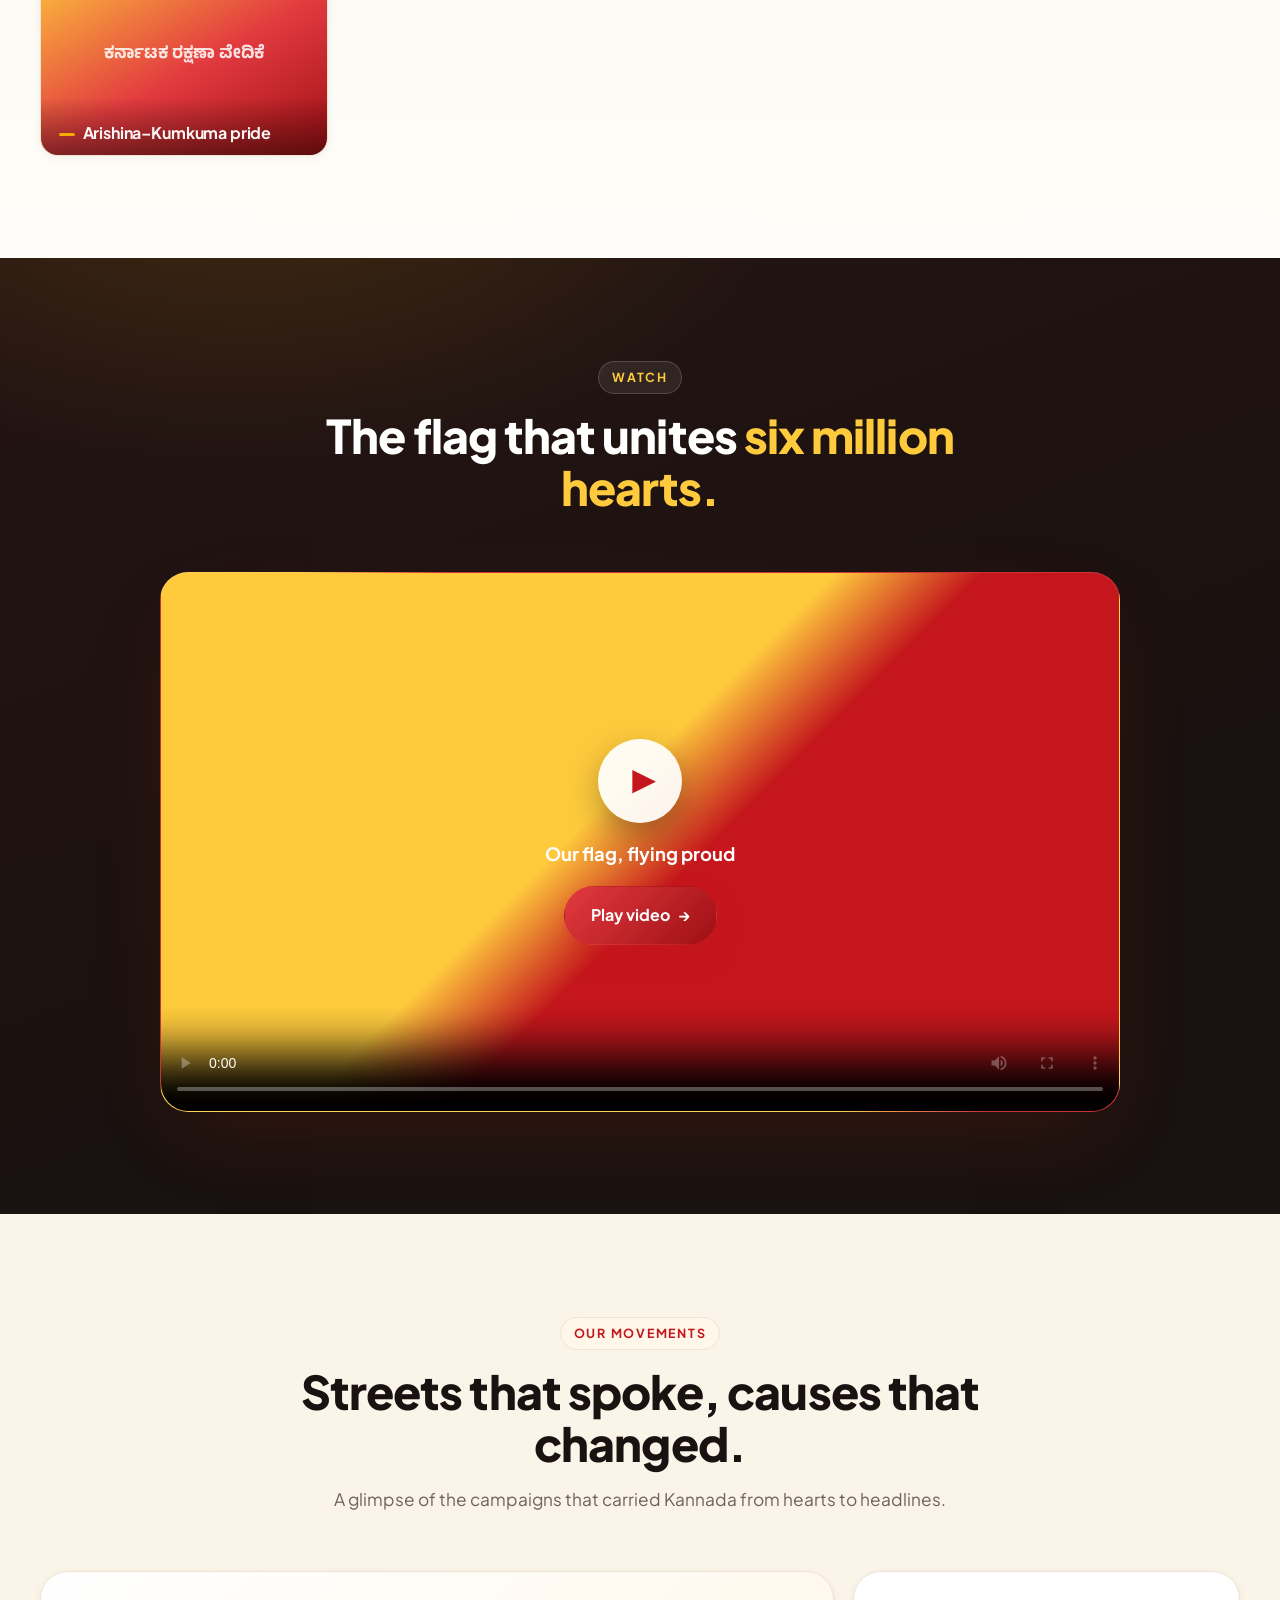
==== commit e1411844: "Add Namma Chitrashale photo gallery grid Add a #chitrashale section ('Namma Chitrashale') with a 4x2" ====
--- a/index.html
+++ b/index.html
@@ -505,6 +505,29 @@
       </div>
     </section>
 
+    <!-- Namma Chitrashale (photo gallery grid) -->
+    <section class="section chitra" id="chitrashale">
+      <div class="container">
+        <div class="chitra__head">
+          <h2 lang="kn">ನಮ್ಮ ಚಿತ್ರಶಾಲೆ</h2>
+          <p lang="kn">ಹೋರಾಟದ ಹಾದಿಯ ಸುಂದರ ಕ್ಷಣಗಳು</p>
+        </div>
+        <div class="chitra__grid">
+          <figure class="chitra__item reveal"><img src="assets/media/banner/1.jpg" alt="ನಮ್ಮ ಚಿತ್ರಶಾಲೆ" loading="lazy" /></figure>
+          <figure class="chitra__item reveal"><img src="assets/media/banner/2.jpg" alt="ನಮ್ಮ ಚಿತ್ರಶಾಲೆ" loading="lazy" /></figure>
+          <figure class="chitra__item reveal"><img src="assets/media/banner/3.jpg" alt="ನಮ್ಮ ಚಿತ್ರಶಾಲೆ" loading="lazy" /></figure>
+          <figure class="chitra__item reveal"><img src="assets/media/banner/4.jpg" alt="ನಮ್ಮ ಚಿತ್ರಶಾಲೆ" loading="lazy" /></figure>
+          <figure class="chitra__item reveal"><img src="assets/media/banner/5.jpg" alt="ನಮ್ಮ ಚಿತ್ರಶಾಲೆ" loading="lazy" /></figure>
+          <figure class="chitra__item reveal"><img src="assets/media/banner/6.jpg" alt="ನಮ್ಮ ಚಿತ್ರಶಾಲೆ" loading="lazy" /></figure>
+          <figure class="chitra__item reveal"><img src="assets/media/banner/7.jpg" alt="ನಮ್ಮ ಚಿತ್ರಶಾಲೆ" loading="lazy" /></figure>
+          <figure class="chitra__item reveal"><img src="assets/media/banner/8.jpg" alt="ನಮ್ಮ ಚಿತ್ರಶಾಲೆ" loading="lazy" /></figure>
+        </div>
+        <div class="chitra__cta">
+          <a class="chitra__btn" href="#gallery" lang="kn">ಚಿತ್ರಶಾಲೆಗೆ ಭೇಟಿ ನೀಡಿ</a>
+        </div>
+      </div>
+    </section>
+
     <!-- About -->
     <section class="section about" id="about">
       <div class="container about__grid">
--- a/assets/styles.css
+++ b/assets/styles.css
@@ -410,6 +410,21 @@
   .heritage__underline { margin-inline: auto; }
   .heritage__list li { justify-content: center; }
 }
+
+/* ---------- Namma Chitrashale (gallery grid) ---------- */
+.chitra { background: var(--white); }
+.chitra__head { text-align: center; margin-bottom: clamp(2rem, 5vw, 3rem); }
+.chitra__head h2 { font-size: clamp(2rem, 4.5vw, 3rem); color: var(--ink); font-weight: 800; letter-spacing: -.02em; }
+.chitra__head p { color: var(--ink-3); font-size: 1.1rem; margin-top: .5rem; }
+.chitra__grid { display: grid; grid-template-columns: repeat(4, 1fr); gap: 1.4rem; margin-bottom: clamp(2.4rem, 5vw, 3.5rem); }
+@media (max-width: 900px) { .chitra__grid { grid-template-columns: repeat(2, 1fr); } }
+@media (max-width: 520px) { .chitra__grid { grid-template-columns: 1fr; } }
+.chitra__item { aspect-ratio: 1 / 1.1; overflow: hidden; border-radius: 24px; box-shadow: var(--shadow-sm); }
+.chitra__item img { width: 100%; height: 100%; object-fit: cover; transition: transform .5s var(--ease); }
+.chitra__item:hover img { transform: scale(1.06); }
+.chitra__cta { display: flex; justify-content: center; }
+.chitra__btn { background: var(--ink); color: #fff; padding: 1rem 2.4rem; border-radius: 999px; font-weight: 600; font-size: 1.05rem; transition: background .3s, transform .3s; }
+.chitra__btn:hover { background: #000; transform: translateY(-2px); }
 
 /* ---------- Recent Events ---------- */
 .events { background: var(--paper); }
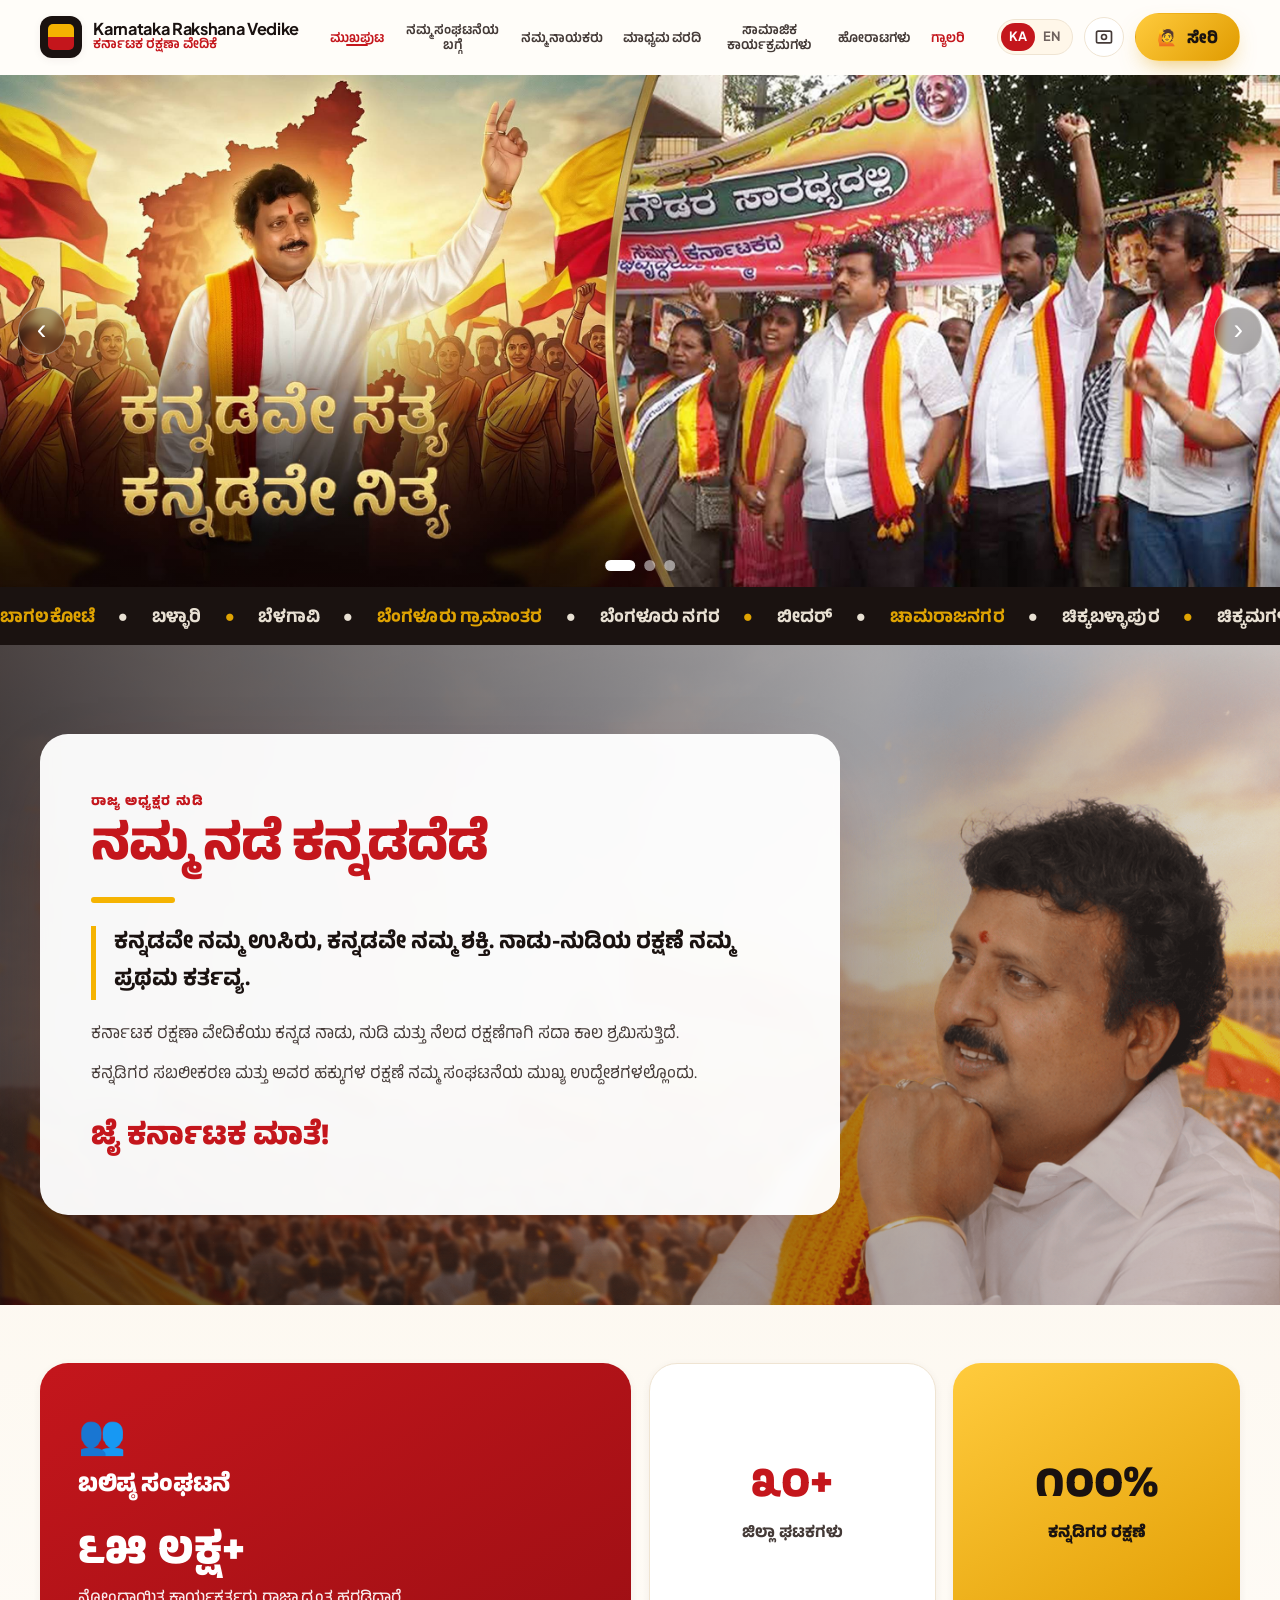
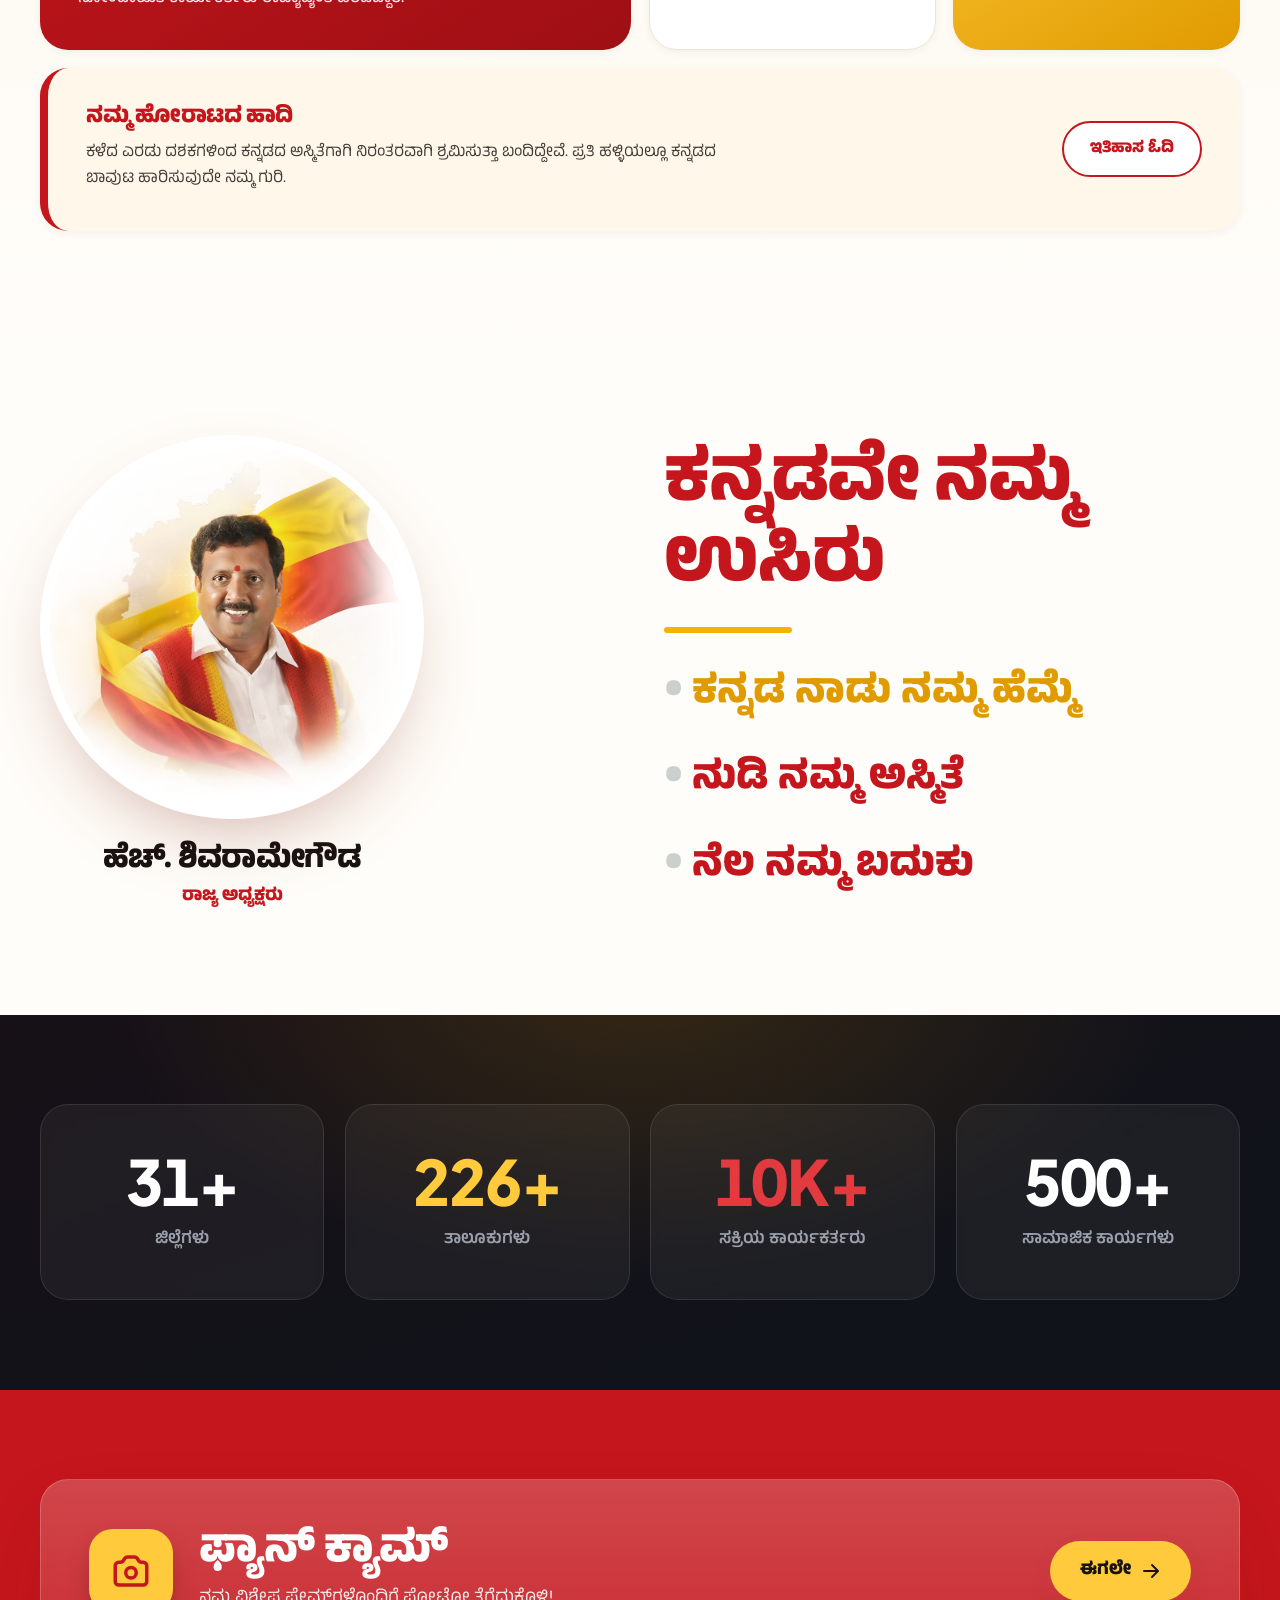
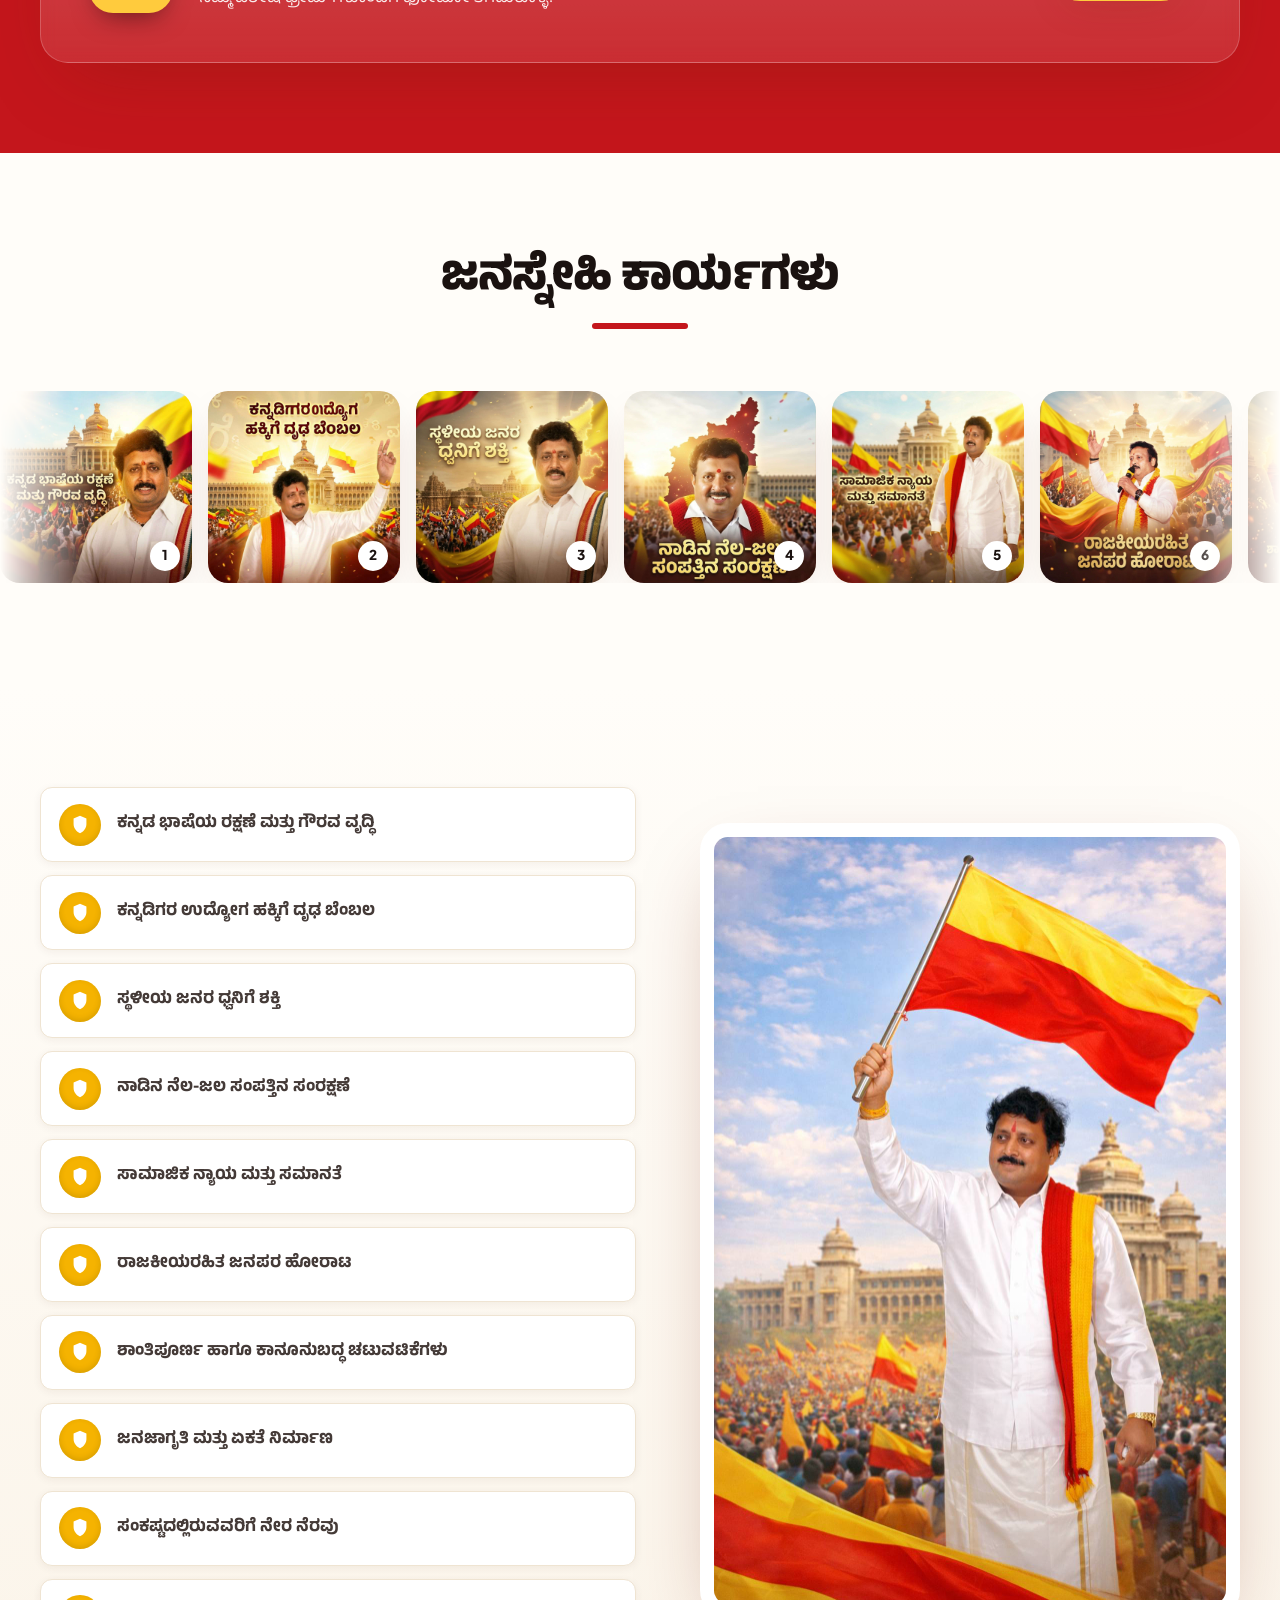
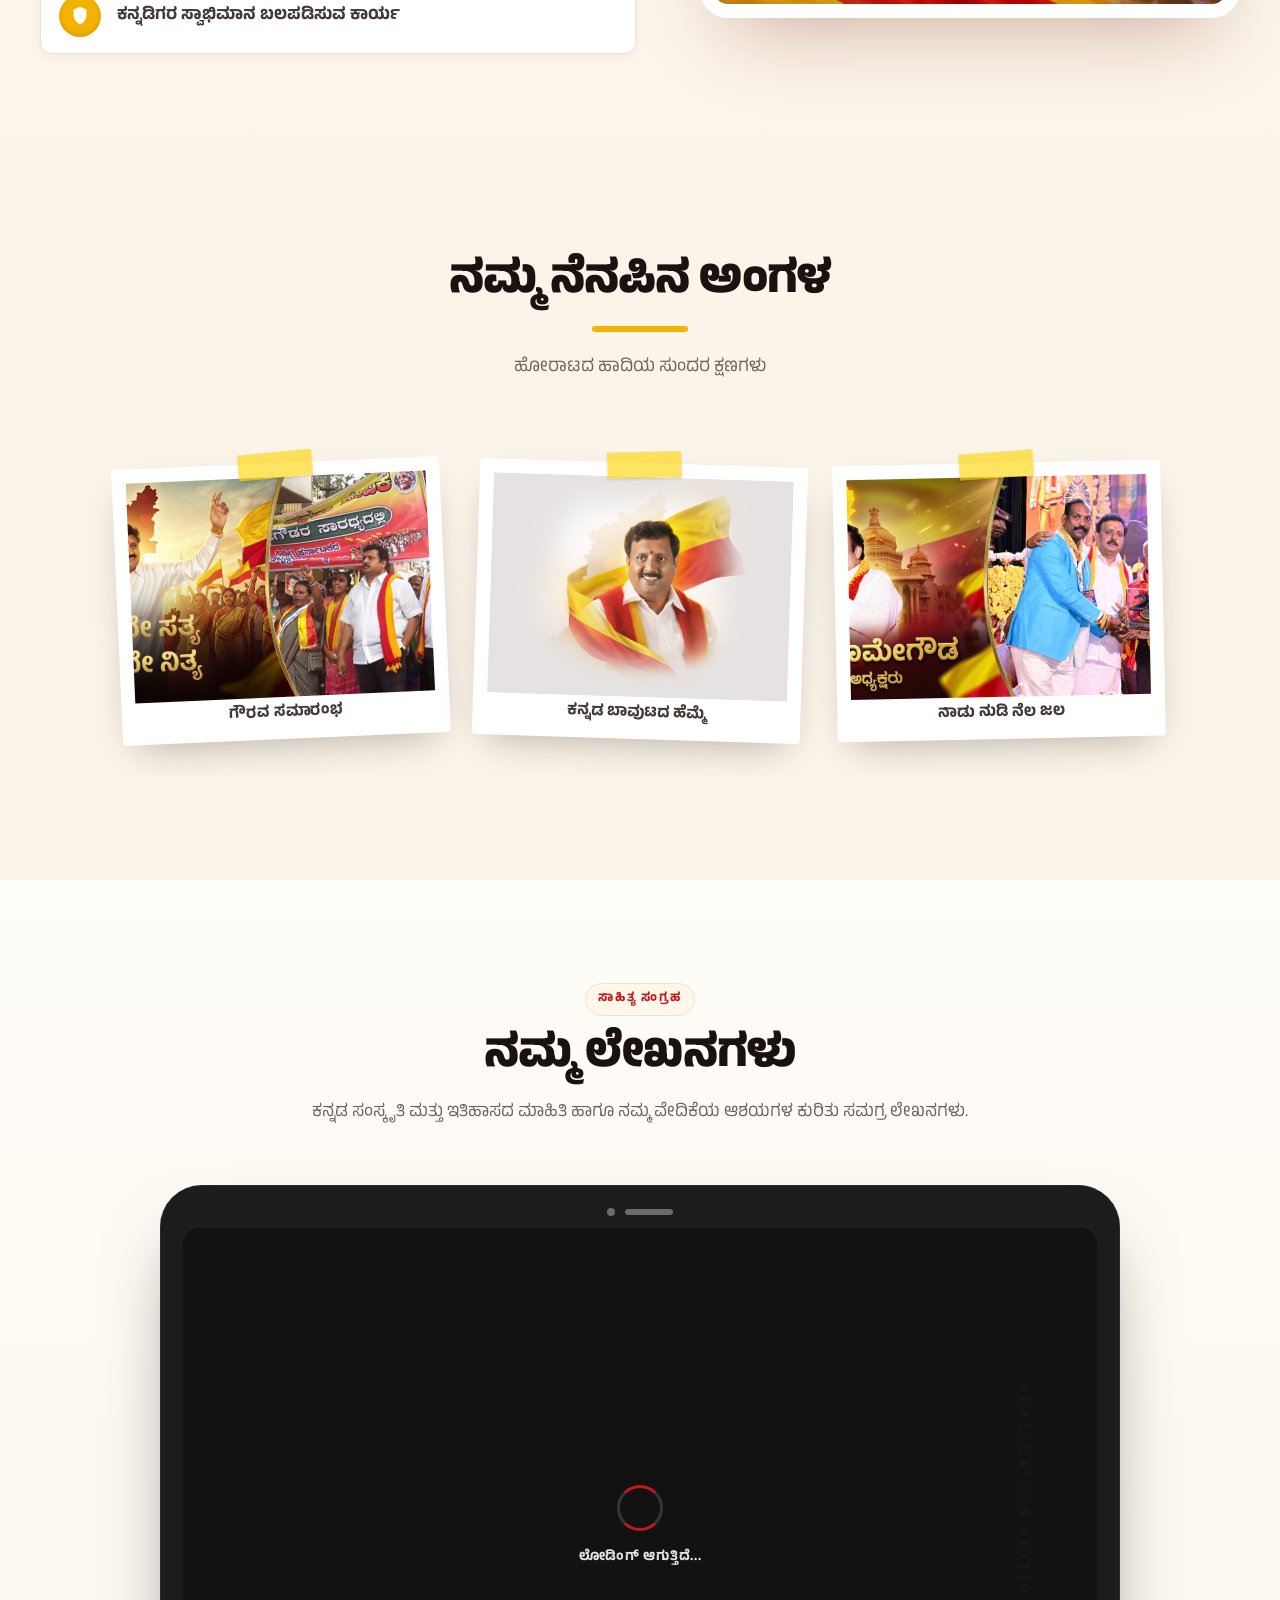
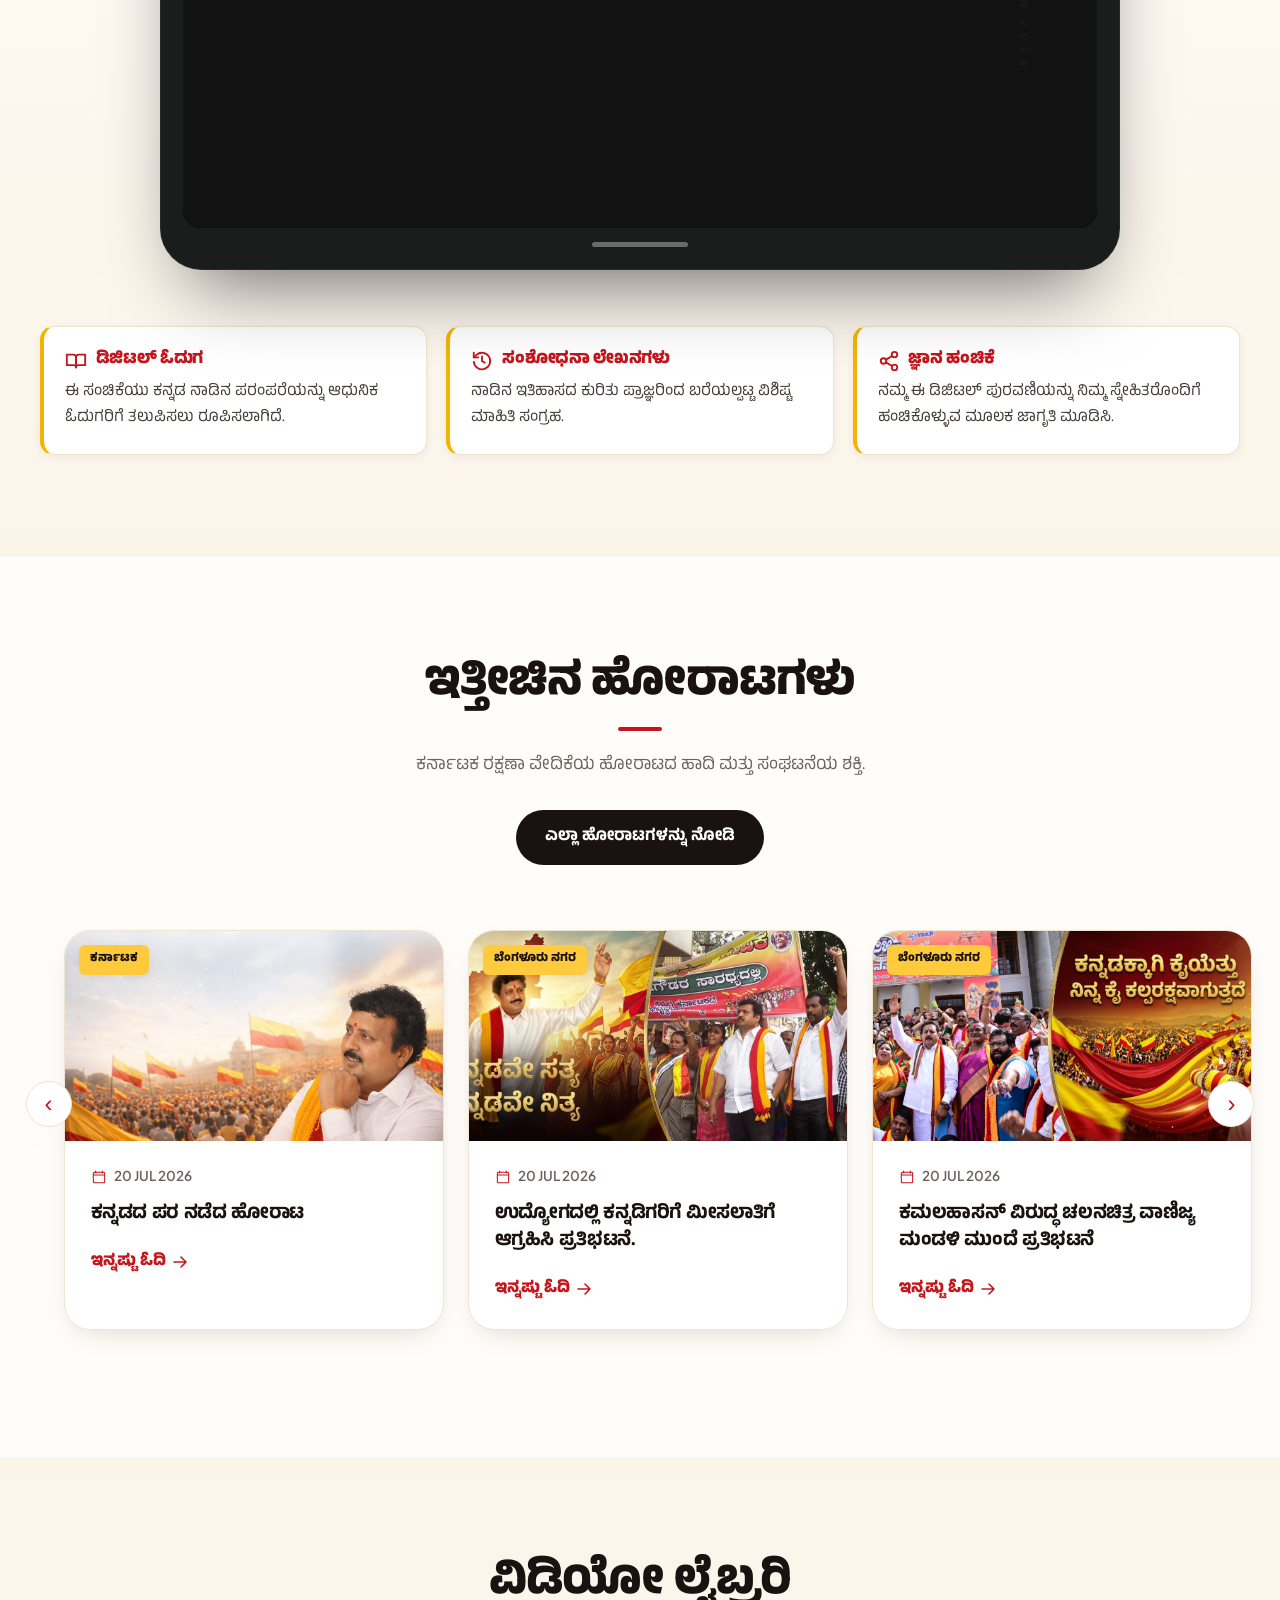
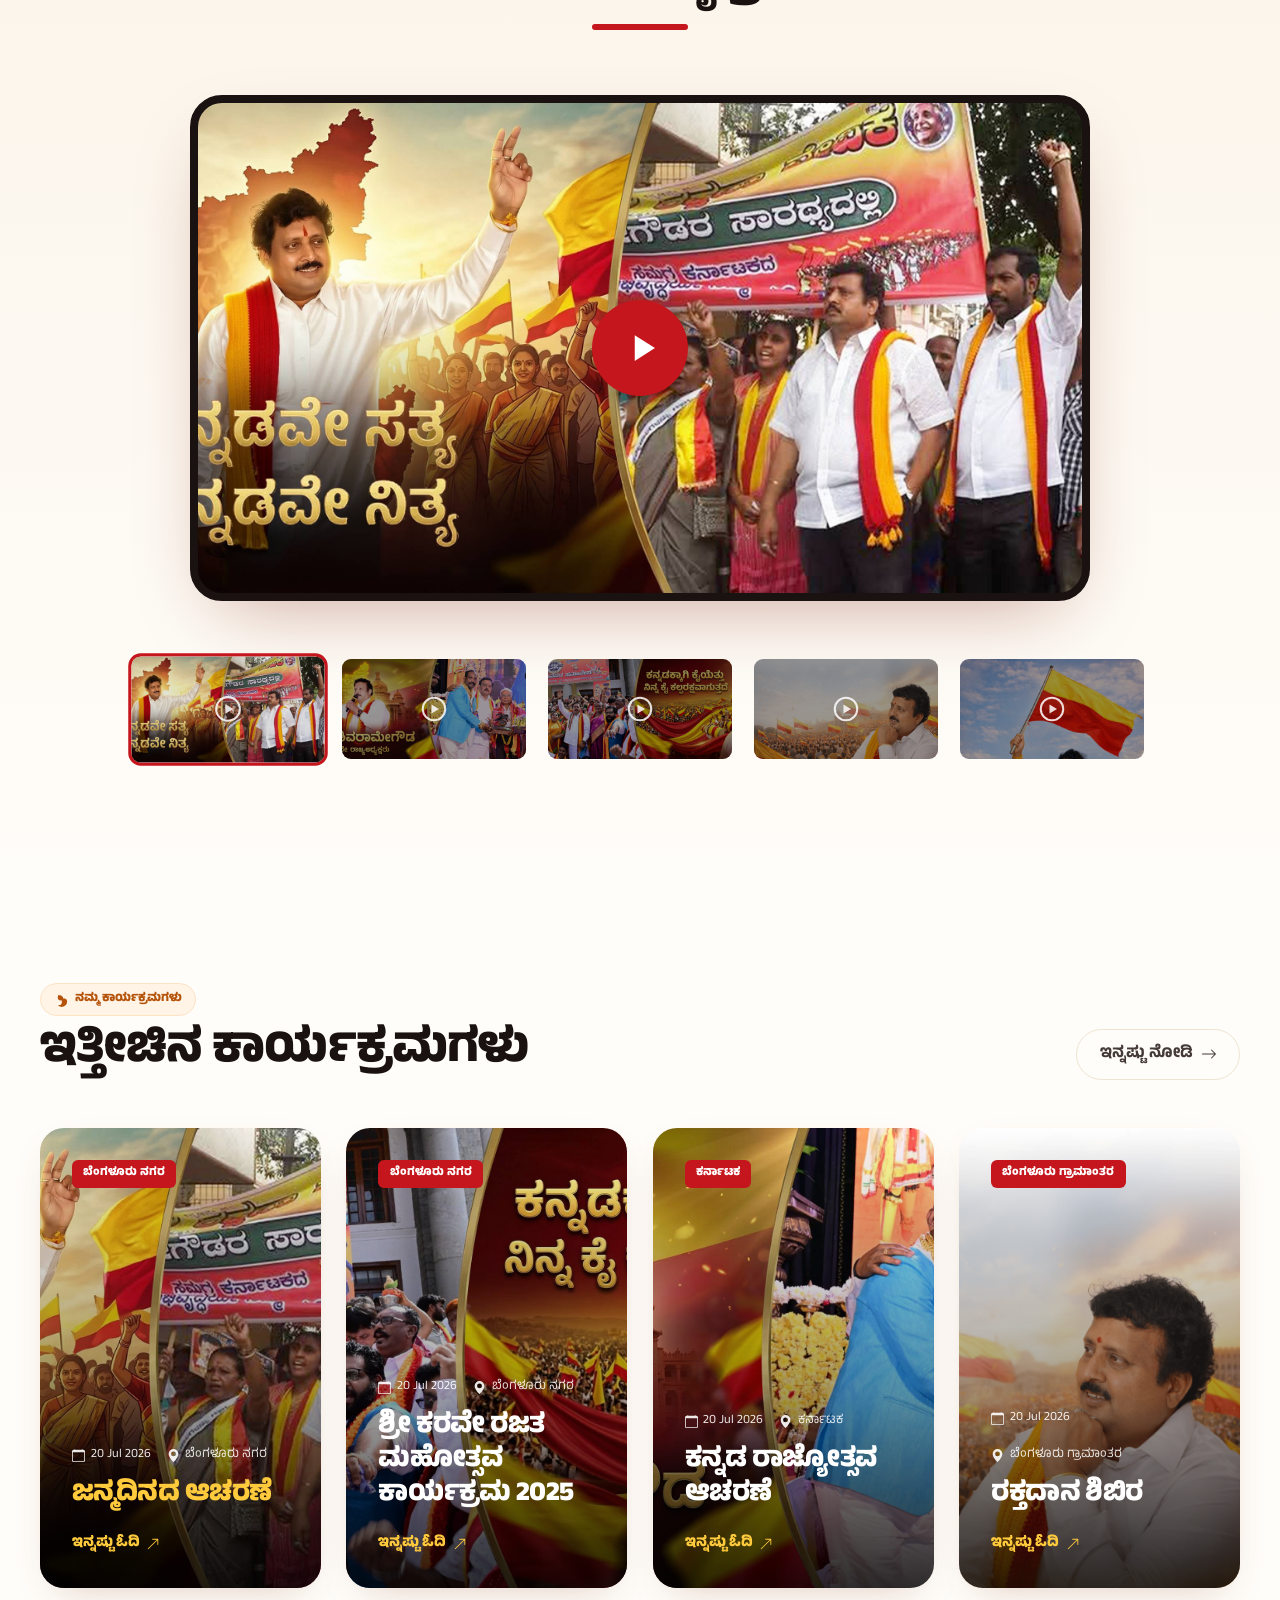
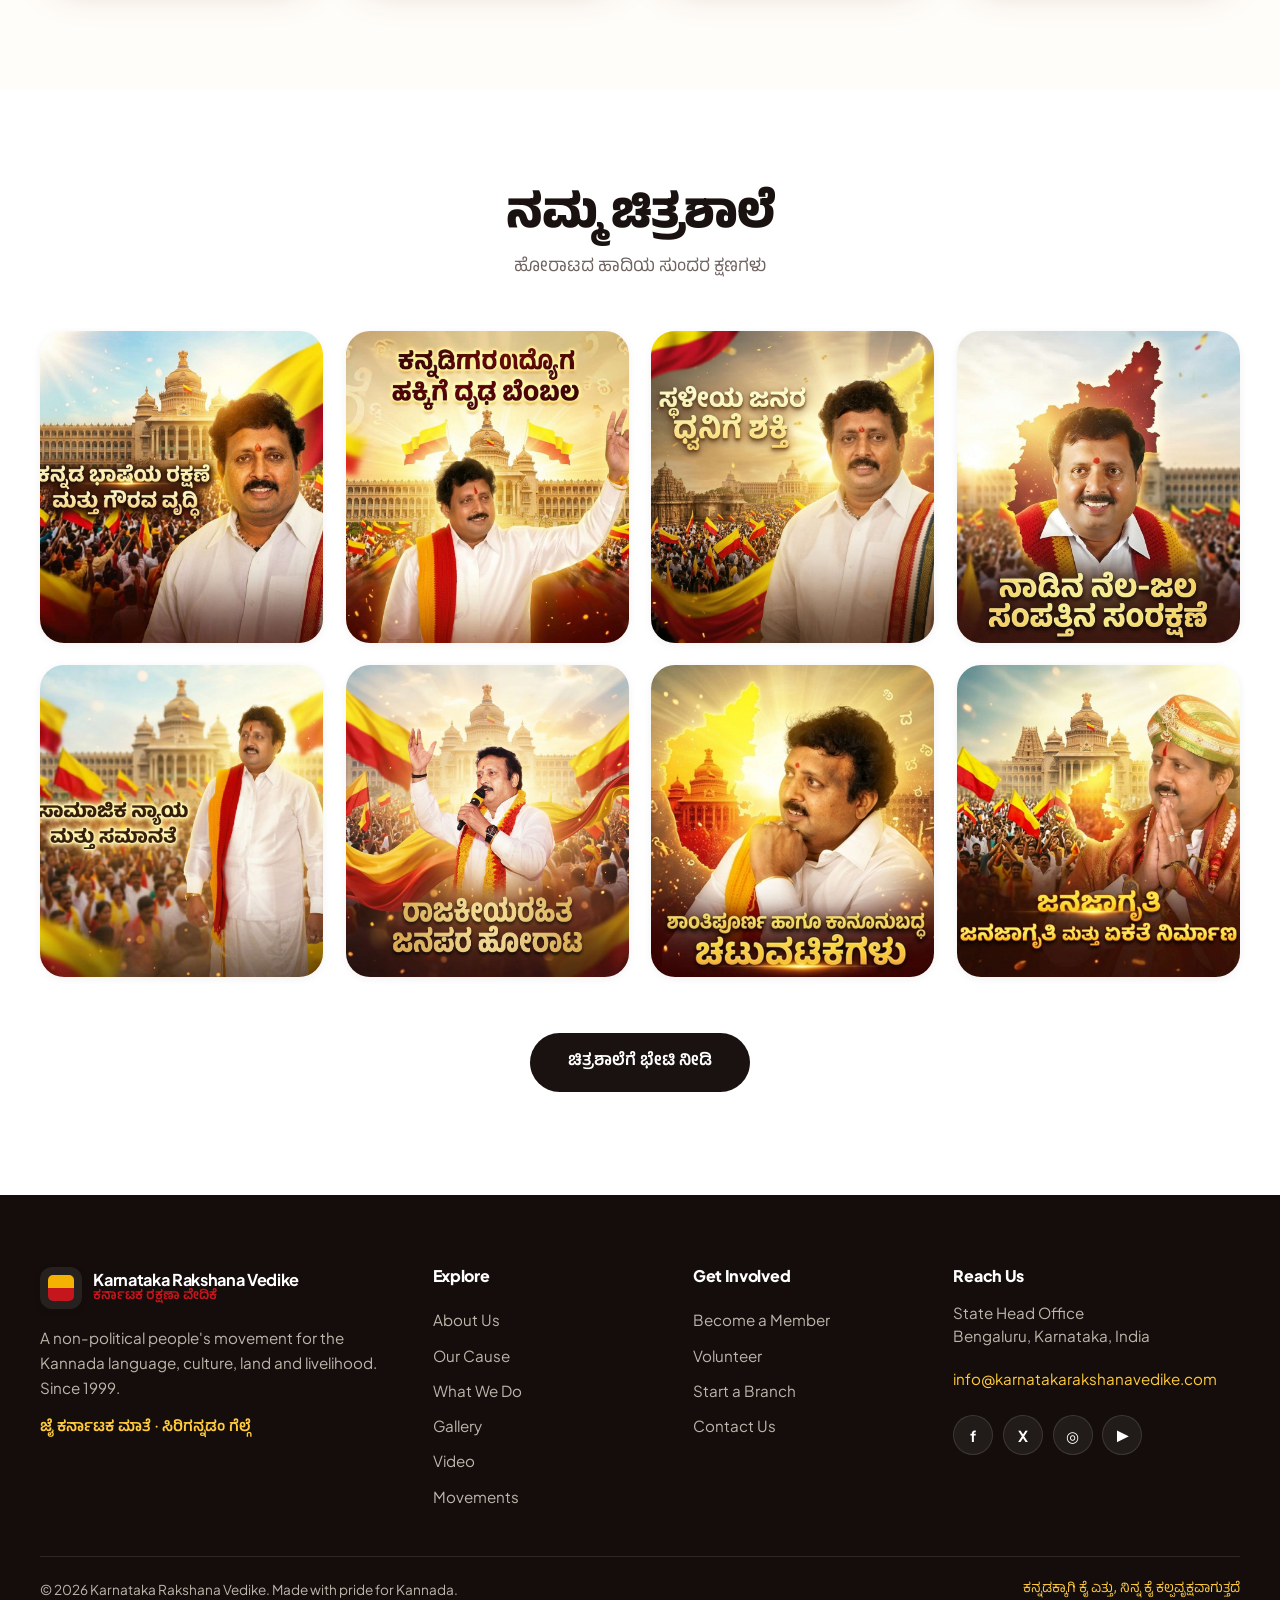
==== commit 6adeeb8f: "Remove original lower sections; keep only new sections + footer Delete the old About, Mission, What " ====
--- a/index.html
+++ b/index.html
@@ -31,12 +31,12 @@
 
       <nav class="nav" id="nav" aria-label="Primary">
         <a href="#top" class="is-active" data-kn="ಮುಖಪುಟ" data-en="Home">ಮುಖಪುಟ</a>
-        <a href="#about" data-kn="ನಮ್ಮ ಸಂಘಟನೆಯ ಬಗ್ಗೆ" data-en="About Us">ನಮ್ಮ ಸಂಘಟನೆಯ ಬಗ್ಗೆ</a>
+        <a href="#aims" data-kn="ನಮ್ಮ ಸಂಘಟನೆಯ ಬಗ್ಗೆ" data-en="About Us">ನಮ್ಮ ಸಂಘಟನೆಯ ಬಗ್ಗೆ</a>
         <a href="#leaders" data-kn="ನಮ್ಮ ನಾಯಕರು" data-en="Our Leaders">ನಮ್ಮ ನಾಯಕರು</a>
-        <a href="#video" data-kn="ಮಾಧ್ಯಮ ವರದಿ" data-en="Media">ಮಾಧ್ಯಮ ವರದಿ</a>
-        <a href="#work" data-kn="ಸಾಮಾಜಿಕ ಕಾರ್ಯಕ್ರಮಗಳು" data-en="Social Work">ಸಾಮಾಜಿಕ ಕಾರ್ಯಕ್ರಮಗಳು</a>
-        <a href="#movements" data-kn="ಹೋರಾಟಗಳು" data-en="Movements">ಹೋರಾಟಗಳು</a>
-        <a href="#gallery" data-kn="ಗ್ಯಾಲರಿ" data-en="Gallery">ಗ್ಯಾಲರಿ</a>
+        <a href="#videolib" data-kn="ಮಾಧ್ಯಮ ವರದಿ" data-en="Media">ಮಾಧ್ಯಮ ವರದಿ</a>
+        <a href="#events" data-kn="ಸಾಮಾಜಿಕ ಕಾರ್ಯಕ್ರಮಗಳು" data-en="Social Work">ಸಾಮಾಜಿಕ ಕಾರ್ಯಕ್ರಮಗಳು</a>
+        <a href="#struggles" data-kn="ಹೋರಾಟಗಳು" data-en="Movements">ಹೋರಾಟಗಳು</a>
+        <a href="#chitrashale" data-kn="ಗ್ಯಾಲರಿ" data-en="Gallery">ಗ್ಯಾಲರಿ</a>
       </nav>
 
       <div class="header__tools">
@@ -44,10 +44,10 @@
           <button type="button" class="langtoggle__btn is-on" data-lang="kn">KA</button>
           <button type="button" class="langtoggle__btn" data-lang="en">EN</button>
         </div>
-        <a href="#gallery" class="iconbtn" aria-label="Gallery photos">
+        <a href="#chitrashale" class="iconbtn" aria-label="Gallery photos">
           <svg viewBox="0 0 24 24" width="20" height="20" fill="none" stroke="currentColor" stroke-width="2" stroke-linecap="round" stroke-linejoin="round"><rect x="3" y="5" width="18" height="14" rx="2"/><circle cx="12" cy="12" r="3"/></svg>
         </a>
-        <a href="#join" class="btn btn--join" data-kn="ಸೇರಿ" data-en="Join">ಸೇರಿ</a>
+        <a href="#contact" class="btn btn--join" data-kn="ಸೇರಿ" data-en="Join">ಸೇರಿ</a>
       </div>
 
       <button class="nav-toggle" id="navToggle" aria-label="Open menu" aria-expanded="false" aria-controls="nav">
@@ -151,7 +151,7 @@
               <h4 lang="kn">ನಮ್ಮ ಹೋರಾಟದ ಹಾದಿ</h4>
               <p lang="kn">ಕಳೆದ ಎರಡು ದಶಕಗಳಿಂದ ಕನ್ನಡದ ಅಸ್ಮಿತೆಗಾಗಿ ನಿರಂತರವಾಗಿ ಶ್ರಮಿಸುತ್ತಾ ಬಂದಿದ್ದೇವೆ. ಪ್ರತಿ ಹಳ್ಳಿಯಲ್ಲೂ ಕನ್ನಡದ ಬಾವುಟ ಹಾರಿಸುವುದೇ ನಮ್ಮ ಗುರಿ.</p>
             </div>
-            <a class="bento__btn" href="#journey" lang="kn">ಇತಿಹಾಸ ಓದಿ</a>
+            <a class="bento__btn" href="#heritage" lang="kn">ಇತಿಹಾಸ ಓದಿ</a>
           </article>
         </div>
       </div>
@@ -219,7 +219,7 @@
               <p class="fancam__sub" lang="kn">ನಮ್ಮ ವಿಶೇಷ ಫ್ರೇಮ್‌ಗಳೊಂದಿಗೆ ಫೋಟೋ ತೆಗೆದುಕೊಳ್ಳಿ!</p>
             </div>
           </div>
-          <a class="fancam__cta" href="#gallery" lang="kn">
+          <a class="fancam__cta" href="#chitrashale" lang="kn">
             ಈಗಲೇ
             <svg viewBox="0 0 20 20" fill="currentColor" aria-hidden="true"><path fill-rule="evenodd" clip-rule="evenodd" d="M10.293 3.293a1 1 0 011.414 0l6 6a1 1 0 010 1.414l-6 6a1 1 0 01-1.414-1.414L14.586 11H3a1 1 0 110-2h11.586l-4.293-4.293a1 1 0 010-1.414z"></path></svg>
           </a>
@@ -356,7 +356,7 @@
           <h2 class="section__title" lang="kn">ಇತ್ತೀಚಿನ ಹೋರಾಟಗಳು</h2>
           <span class="struggles__bar" aria-hidden="true"></span>
           <p class="section__sub" lang="kn">ಕರ್ನಾಟಕ ರಕ್ಷಣಾ ವೇದಿಕೆಯ ಹೋರಾಟದ ಹಾದಿ ಮತ್ತು ಸಂಘಟನೆಯ ಶಕ್ತಿ.</p>
-          <div class="struggles__cta"><a class="struggles__btn" href="#movements" lang="kn">ಎಲ್ಲಾ ಹೋರಾಟಗಳನ್ನು ನೋಡಿ</a></div>
+          <div class="struggles__cta"><a class="struggles__btn" href="#struggles" lang="kn">ಎಲ್ಲಾ ಹೋರಾಟಗಳನ್ನು ನೋಡಿ</a></div>
         </div>
       </div>
       <div class="struggles__carousel">
@@ -370,7 +370,7 @@
             <div class="struggle__body">
               <span class="struggle__date"><svg viewBox="0 0 24 24" fill="none" stroke="currentColor" stroke-width="1.6" stroke-linecap="round" stroke-linejoin="round"><path d="M7 3v3M17 3v3M3.5 9h17M5 5h14a1.5 1.5 0 011.5 1.5V19A1.5 1.5 0 0119 20.5H5A1.5 1.5 0 013.5 19V6.5A1.5 1.5 0 015 5z"/></svg><span>20 JUL 2026</span></span>
               <h3 lang="kn">ಕನ್ನಡದ ಪರ ನಡೆದ ಹೋರಾಟ</h3>
-              <a class="struggle__more" href="#movements" lang="kn">ಇನ್ನಷ್ಟು ಓದಿ <svg viewBox="0 0 24 24" fill="none" stroke="currentColor" stroke-width="2.4" stroke-linecap="round" stroke-linejoin="round"><path d="M13.5 4.5L21 12l-7.5 7.5M21 12H3"/></svg></a>
+              <a class="struggle__more" href="#struggles" lang="kn">ಇನ್ನಷ್ಟು ಓದಿ <svg viewBox="0 0 24 24" fill="none" stroke="currentColor" stroke-width="2.4" stroke-linecap="round" stroke-linejoin="round"><path d="M13.5 4.5L21 12l-7.5 7.5M21 12H3"/></svg></a>
             </div>
           </article>
           <article class="struggle reveal">
@@ -381,7 +381,7 @@
             <div class="struggle__body">
               <span class="struggle__date"><svg viewBox="0 0 24 24" fill="none" stroke="currentColor" stroke-width="1.6" stroke-linecap="round" stroke-linejoin="round"><path d="M7 3v3M17 3v3M3.5 9h17M5 5h14a1.5 1.5 0 011.5 1.5V19A1.5 1.5 0 0119 20.5H5A1.5 1.5 0 013.5 19V6.5A1.5 1.5 0 015 5z"/></svg><span>20 JUL 2026</span></span>
               <h3 lang="kn">ಉದ್ಯೋಗದಲ್ಲಿ ಕನ್ನಡಿಗರಿಗೆ ಮೀಸಲಾತಿಗೆ ಆಗ್ರಹಿಸಿ ಪ್ರತಿಭಟನೆ.</h3>
-              <a class="struggle__more" href="#movements" lang="kn">ಇನ್ನಷ್ಟು ಓದಿ <svg viewBox="0 0 24 24" fill="none" stroke="currentColor" stroke-width="2.4" stroke-linecap="round" stroke-linejoin="round"><path d="M13.5 4.5L21 12l-7.5 7.5M21 12H3"/></svg></a>
+              <a class="struggle__more" href="#struggles" lang="kn">ಇನ್ನಷ್ಟು ಓದಿ <svg viewBox="0 0 24 24" fill="none" stroke="currentColor" stroke-width="2.4" stroke-linecap="round" stroke-linejoin="round"><path d="M13.5 4.5L21 12l-7.5 7.5M21 12H3"/></svg></a>
             </div>
           </article>
           <article class="struggle reveal">
@@ -392,7 +392,7 @@
             <div class="struggle__body">
               <span class="struggle__date"><svg viewBox="0 0 24 24" fill="none" stroke="currentColor" stroke-width="1.6" stroke-linecap="round" stroke-linejoin="round"><path d="M7 3v3M17 3v3M3.5 9h17M5 5h14a1.5 1.5 0 011.5 1.5V19A1.5 1.5 0 0119 20.5H5A1.5 1.5 0 013.5 19V6.5A1.5 1.5 0 015 5z"/></svg><span>20 JUL 2026</span></span>
               <h3 lang="kn">ಕಮಲಹಾಸನ್ ವಿರುದ್ಧ ಚಲನಚಿತ್ರ ವಾಣಿಜ್ಯ ಮಂಡಳಿ ಮುಂದೆ ಪ್ರತಿಭಟನೆ</h3>
-              <a class="struggle__more" href="#movements" lang="kn">ಇನ್ನಷ್ಟು ಓದಿ <svg viewBox="0 0 24 24" fill="none" stroke="currentColor" stroke-width="2.4" stroke-linecap="round" stroke-linejoin="round"><path d="M13.5 4.5L21 12l-7.5 7.5M21 12H3"/></svg></a>
+              <a class="struggle__more" href="#struggles" lang="kn">ಇನ್ನಷ್ಟು ಓದಿ <svg viewBox="0 0 24 24" fill="none" stroke="currentColor" stroke-width="2.4" stroke-linecap="round" stroke-linejoin="round"><path d="M13.5 4.5L21 12l-7.5 7.5M21 12H3"/></svg></a>
             </div>
           </article>
           <article class="struggle reveal">
@@ -403,7 +403,7 @@
             <div class="struggle__body">
               <span class="struggle__date"><svg viewBox="0 0 24 24" fill="none" stroke="currentColor" stroke-width="1.6" stroke-linecap="round" stroke-linejoin="round"><path d="M7 3v3M17 3v3M3.5 9h17M5 5h14a1.5 1.5 0 011.5 1.5V19A1.5 1.5 0 0119 20.5H5A1.5 1.5 0 013.5 19V6.5A1.5 1.5 0 015 5z"/></svg><span>20 JUL 2026</span></span>
               <h3 lang="kn">ಬೆಳಗಾವಿ ಜಿಲ್ಲಾಧಿಕಾರಿ ಮಹಮ್ಮದ್ ರೋಷನ್ ವಿರುದ್ಧ ಪ್ರತಿಭಟನೆ</h3>
-              <a class="struggle__more" href="#movements" lang="kn">ಇನ್ನಷ್ಟು ಓದಿ <svg viewBox="0 0 24 24" fill="none" stroke="currentColor" stroke-width="2.4" stroke-linecap="round" stroke-linejoin="round"><path d="M13.5 4.5L21 12l-7.5 7.5M21 12H3"/></svg></a>
+              <a class="struggle__more" href="#struggles" lang="kn">ಇನ್ನಷ್ಟು ಓದಿ <svg viewBox="0 0 24 24" fill="none" stroke="currentColor" stroke-width="2.4" stroke-linecap="round" stroke-linejoin="round"><path d="M13.5 4.5L21 12l-7.5 7.5M21 12H3"/></svg></a>
             </div>
           </article>
         </div>
@@ -442,7 +442,7 @@
             <span class="events__badge" lang="kn"><svg viewBox="0 0 16 16" fill="currentColor" aria-hidden="true"><path d="M8 16a6 6 0 0 0 6-6c0-1.65-1.35-3-3-3-.33 0-.65.05-.95.15a4.404 4.404 0 0 0-4.1-3.65c-.17 0-.33.02-.5.05C5.45 2.05 4 3.85 4 6c0 1.65 1.35 3 3 3 .33 0 .65-.05.95-.15.3.6.45 1.25.45 1.9a3.5 3.5 0 0 1-3.5 3.5c-.17 0-.33-.02-.5-.05.45.8 1.4 1.3 2.5 1.3z"/></svg>ನಮ್ಮ ಕಾರ್ಯಕ್ರಮಗಳು</span>
             <h2 class="events__title" lang="kn">ಇತ್ತೀಚಿನ ಕಾರ್ಯಕ್ರಮಗಳು</h2>
           </div>
-          <a class="events__more" href="#gallery" lang="kn">ಇನ್ನಷ್ಟು ನೋಡಿ <svg viewBox="0 0 16 16" fill="currentColor" aria-hidden="true"><path fill-rule="evenodd" d="M1 8a.5.5 0 0 1 .5-.5h11.793l-3.147-3.146a.5.5 0 0 1 .708-.708l4 4a.5.5 0 0 1 0 .708l-4 4a.5.5 0 0 1-.708-.708L13.293 8.5H1.5A.5.5 0 0 1 1 8z"/></svg></a>
+          <a class="events__more" href="#chitrashale" lang="kn">ಇನ್ನಷ್ಟು ನೋಡಿ <svg viewBox="0 0 16 16" fill="currentColor" aria-hidden="true"><path fill-rule="evenodd" d="M1 8a.5.5 0 0 1 .5-.5h11.793l-3.147-3.146a.5.5 0 0 1 .708-.708l4 4a.5.5 0 0 1 0 .708l-4 4a.5.5 0 0 1-.708-.708L13.293 8.5H1.5A.5.5 0 0 1 1 8z"/></svg></a>
         </div>
         <div class="events__grid">
           <article class="eventcard eventcard--gold reveal">
@@ -455,7 +455,7 @@
                   <span lang="kn"><svg viewBox="0 0 16 16" fill="currentColor" aria-hidden="true"><path d="M8 16s6-5.686 6-10A6 6 0 0 0 2 6c0 4.314 6 10 6 10zm0-7a3 3 0 1 1 0-6 3 3 0 0 1 0 6z"/></svg>ಬೆಂಗಳೂರು ನಗರ</span>
                 </div>
                 <h3 class="eventcard__title" lang="kn">ಜನ್ಮದಿನದ ಆಚರಣೆ</h3>
-                <a class="eventcard__link" href="#gallery" lang="kn">ಇನ್ನಷ್ಟು ಓದಿ <svg viewBox="0 0 16 16" fill="currentColor" aria-hidden="true"><path fill-rule="evenodd" d="M14 2.5a.5.5 0 0 0-.5-.5h-6a.5.5 0 0 0 0 1h4.793L2.146 13.146a.5.5 0 0 0 .708.708L13 3.707V8.5a.5.5 0 0 0 1 0v-6z"/></svg></a>
+                <a class="eventcard__link" href="#chitrashale" lang="kn">ಇನ್ನಷ್ಟು ಓದಿ <svg viewBox="0 0 16 16" fill="currentColor" aria-hidden="true"><path fill-rule="evenodd" d="M14 2.5a.5.5 0 0 0-.5-.5h-6a.5.5 0 0 0 0 1h4.793L2.146 13.146a.5.5 0 0 0 .708.708L13 3.707V8.5a.5.5 0 0 0 1 0v-6z"/></svg></a>
               </div>
             </div>
           </article>
@@ -469,7 +469,7 @@
                   <span lang="kn"><svg viewBox="0 0 16 16" fill="currentColor" aria-hidden="true"><path d="M8 16s6-5.686 6-10A6 6 0 0 0 2 6c0 4.314 6 10 6 10zm0-7a3 3 0 1 1 0-6 3 3 0 0 1 0 6z"/></svg>ಬೆಂಗಳೂರು ನಗರ</span>
                 </div>
                 <h3 class="eventcard__title" lang="kn">ಶ್ರೀ ಕರವೇ ರಜತ ಮಹೋತ್ಸವ ಕಾರ್ಯಕ್ರಮ 2025</h3>
-                <a class="eventcard__link" href="#gallery" lang="kn">ಇನ್ನಷ್ಟು ಓದಿ <svg viewBox="0 0 16 16" fill="currentColor" aria-hidden="true"><path fill-rule="evenodd" d="M14 2.5a.5.5 0 0 0-.5-.5h-6a.5.5 0 0 0 0 1h4.793L2.146 13.146a.5.5 0 0 0 .708.708L13 3.707V8.5a.5.5 0 0 0 1 0v-6z"/></svg></a>
+                <a class="eventcard__link" href="#chitrashale" lang="kn">ಇನ್ನಷ್ಟು ಓದಿ <svg viewBox="0 0 16 16" fill="currentColor" aria-hidden="true"><path fill-rule="evenodd" d="M14 2.5a.5.5 0 0 0-.5-.5h-6a.5.5 0 0 0 0 1h4.793L2.146 13.146a.5.5 0 0 0 .708.708L13 3.707V8.5a.5.5 0 0 0 1 0v-6z"/></svg></a>
               </div>
             </div>
           </article>
@@ -483,7 +483,7 @@
                   <span lang="kn"><svg viewBox="0 0 16 16" fill="currentColor" aria-hidden="true"><path d="M8 16s6-5.686 6-10A6 6 0 0 0 2 6c0 4.314 6 10 6 10zm0-7a3 3 0 1 1 0-6 3 3 0 0 1 0 6z"/></svg>ಕರ್ನಾಟಕ</span>
                 </div>
                 <h3 class="eventcard__title" lang="kn">ಕನ್ನಡ ರಾಜ್ಯೋತ್ಸವ ಆಚರಣೆ</h3>
-                <a class="eventcard__link" href="#gallery" lang="kn">ಇನ್ನಷ್ಟು ಓದಿ <svg viewBox="0 0 16 16" fill="currentColor" aria-hidden="true"><path fill-rule="evenodd" d="M14 2.5a.5.5 0 0 0-.5-.5h-6a.5.5 0 0 0 0 1h4.793L2.146 13.146a.5.5 0 0 0 .708.708L13 3.707V8.5a.5.5 0 0 0 1 0v-6z"/></svg></a>
+                <a class="eventcard__link" href="#chitrashale" lang="kn">ಇನ್ನಷ್ಟು ಓದಿ <svg viewBox="0 0 16 16" fill="currentColor" aria-hidden="true"><path fill-rule="evenodd" d="M14 2.5a.5.5 0 0 0-.5-.5h-6a.5.5 0 0 0 0 1h4.793L2.146 13.146a.5.5 0 0 0 .708.708L13 3.707V8.5a.5.5 0 0 0 1 0v-6z"/></svg></a>
               </div>
             </div>
           </article>
@@ -497,7 +497,7 @@
                   <span lang="kn"><svg viewBox="0 0 16 16" fill="currentColor" aria-hidden="true"><path d="M8 16s6-5.686 6-10A6 6 0 0 0 2 6c0 4.314 6 10 6 10zm0-7a3 3 0 1 1 0-6 3 3 0 0 1 0 6z"/></svg>ಬೆಂಗಳೂರು ಗ್ರಾಮಾಂತರ</span>
                 </div>
                 <h3 class="eventcard__title" lang="kn">ರಕ್ತದಾನ ಶಿಬಿರ</h3>
-                <a class="eventcard__link" href="#gallery" lang="kn">ಇನ್ನಷ್ಟು ಓದಿ <svg viewBox="0 0 16 16" fill="currentColor" aria-hidden="true"><path fill-rule="evenodd" d="M14 2.5a.5.5 0 0 0-.5-.5h-6a.5.5 0 0 0 0 1h4.793L2.146 13.146a.5.5 0 0 0 .708.708L13 3.707V8.5a.5.5 0 0 0 1 0v-6z"/></svg></a>
+                <a class="eventcard__link" href="#chitrashale" lang="kn">ಇನ್ನಷ್ಟು ಓದಿ <svg viewBox="0 0 16 16" fill="currentColor" aria-hidden="true"><path fill-rule="evenodd" d="M14 2.5a.5.5 0 0 0-.5-.5h-6a.5.5 0 0 0 0 1h4.793L2.146 13.146a.5.5 0 0 0 .708.708L13 3.707V8.5a.5.5 0 0 0 1 0v-6z"/></svg></a>
               </div>
             </div>
           </article>
@@ -523,335 +523,11 @@
           <figure class="chitra__item reveal"><img src="assets/media/banner/8.jpg" alt="ನಮ್ಮ ಚಿತ್ರಶಾಲೆ" loading="lazy" /></figure>
         </div>
         <div class="chitra__cta">
-          <a class="chitra__btn" href="#gallery" lang="kn">ಚಿತ್ರಶಾಲೆಗೆ ಭೇಟಿ ನೀಡಿ</a>
-        </div>
-      </div>
-    </section>
-
-    <!-- About -->
-    <section class="section about" id="about">
-      <div class="container about__grid">
-        <div class="about__intro reveal">
-          <span class="section__kicker">Who We Are</span>
-          <h2 class="section__title">A movement born from the soil of Karnataka.</h2>
-          <p>
-            Founded in 1999 by <strong>T. A. Narayana Gowda</strong>, Karnataka Rakshana
-            Vedike (KaRaVe) rose to fill the vacuum in the Kannada movement and give
-            ordinary Kannadigas an organised, dignified voice. What began as a handful of
-            volunteers is today one of the largest grassroots organisations in the state.
-          </p>
-          <p>
-            We are not a political party. We are farmers, students, workers, teachers,
-            auto drivers and entrepreneurs — united by a single belief: that Karnataka's
-            language, resources and people deserve to come first in their own homeland.
-          </p>
-          <div class="about__signature">
-            <span class="about__sign-line"></span>
-            <div>
-              <strong>ನಾಡ ಸೇವೆ · Serving the Nadu</strong>
-              <small>Since 1999 · Headquartered in Bengaluru</small>
-            </div>
-          </div>
-        </div>
-
-        <div class="about__cards">
-          <article class="minicard reveal">
-            <span class="minicard__icon" aria-hidden="true">🗣️</span>
-            <h3>Language</h3>
-            <p>Championing Kannada in schools, signboards, courts and daily life.</p>
-          </article>
-          <article class="minicard reveal">
-            <span class="minicard__icon" aria-hidden="true">💼</span>
-            <h3>Livelihood</h3>
-            <p>Priority jobs for Kannadigas in industries built on our land.</p>
-          </article>
-          <article class="minicard reveal">
-            <span class="minicard__icon" aria-hidden="true">🌾</span>
-            <h3>Land &amp; Water</h3>
-            <p>Guarding Karnataka's rivers, farmland and natural resources.</p>
-          </article>
-          <article class="minicard reveal">
-            <span class="minicard__icon" aria-hidden="true">🎭</span>
-            <h3>Culture</h3>
-            <p>Celebrating Kannada literature, art, cinema and heritage.</p>
-          </article>
-        </div>
-      </div>
-    </section>
-
-    <!-- Mission / Cause -->
-    <section class="section mission" id="mission">
-      <div class="container">
-        <div class="mission__head reveal">
-          <span class="section__kicker section__kicker--light">Our Cause</span>
-          <h2 class="section__title section__title--light">
-            Everything we fight for begins with one promise —
-            <span>Kannada first, always.</span>
-          </h2>
-        </div>
-        <div class="mission__cols">
-          <div class="pledge reveal">
-            <span class="pledge__num">01</span>
-            <h3>Vision</h3>
-            <p lang="kn" class="pledge__kn">ಸ್ವಾಭಿಮಾನಿ ಕನ್ನಡ ನಾಡು</p>
-            <p>A self-respecting Karnataka where the Kannada language thrives, and where every Kannadiga lives with dignity, opportunity and pride.</p>
-          </div>
-          <div class="pledge reveal">
-            <span class="pledge__num">02</span>
-            <h3>Mission</h3>
-            <p lang="kn" class="pledge__kn">ನಾಡು ನುಡಿ ಜನ ಸೇವೆ</p>
-            <p>To organise Kannadigas peacefully and lawfully to protect their language, land, water and right to work in their own state.</p>
-          </div>
-          <div class="pledge reveal">
-            <span class="pledge__num">03</span>
-            <h3>Values</h3>
-            <p lang="kn" class="pledge__kn">ಶಿಸ್ತು · ಸೇವೆ · ಸ್ವಾಭಿಮಾನ</p>
-            <p>Discipline, service and self-respect. We work within the law, without hatred, and always in the spirit of brotherhood.</p>
-          </div>
-        </div>
-      </div>
-    </section>
-
-    <!-- What we do / Pillars -->
-    <section class="section work" id="work">
-      <div class="container">
-        <div class="section__head reveal">
-          <span class="section__kicker">What We Do</span>
-          <h2 class="section__title">Six fronts, one fight.</h2>
-          <p class="section__sub">From boardrooms to street corners, we turn Kannada pride into concrete action across the state.</p>
-        </div>
-
-        <div class="pillars">
-          <article class="pillar reveal">
-            <div class="pillar__top"><span class="pillar__no">01</span><span class="pillar__icon" aria-hidden="true">📚</span></div>
-            <h3>Kannada in Education</h3>
-            <p>Campaigning for Kannada as the medium and a mandatory subject, so no child grows up a stranger to their mother tongue.</p>
-          </article>
-          <article class="pillar reveal">
-            <div class="pillar__top"><span class="pillar__no">02</span><span class="pillar__icon" aria-hidden="true">🏢</span></div>
-            <h3>Jobs for Kannadigas</h3>
-            <p>Pressing companies and government to reserve jobs for locals under the Sarojini Mahishi report and beyond.</p>
-          </article>
-          <article class="pillar reveal">
-            <div class="pillar__top"><span class="pillar__no">03</span><span class="pillar__icon" aria-hidden="true">🪧</span></div>
-            <h3>Kannada Signboards</h3>
-            <p>Ensuring 60%+ Kannada on every commercial nameboard, so our cities look and feel like Karnataka.</p>
-          </article>
-          <article class="pillar reveal">
-            <div class="pillar__top"><span class="pillar__no">04</span><span class="pillar__icon" aria-hidden="true">⚖️</span></div>
-            <h3>Kannada in Administration</h3>
-            <p>Demanding Kannada in courts, offices and banks — governance in the language of the governed.</p>
-          </article>
-          <article class="pillar reveal">
-            <div class="pillar__top"><span class="pillar__no">05</span><span class="pillar__icon" aria-hidden="true">🚰</span></div>
-            <h3>Land, Water &amp; Rights</h3>
-            <p>Standing with farmers on the Cauvery, Mahadayi and every drop that belongs to Karnataka.</p>
-          </article>
-          <article class="pillar reveal">
-            <div class="pillar__top"><span class="pillar__no">06</span><span class="pillar__icon" aria-hidden="true">🤝</span></div>
-            <h3>Community &amp; Relief</h3>
-            <p>Blood drives, disaster relief and support for the poorest — service beyond slogans.</p>
-          </article>
-        </div>
-      </div>
-    </section>
-
-    <!-- Impact band -->
-    <section class="impact">
-      <div class="container impact__inner">
-        <div class="impact__lead reveal">
-          <h2>A movement measured in millions.</h2>
-          <p>Across 30 districts and around the globe, Kannadigas stand together under one flag.</p>
-        </div>
-        <div class="impact__stats">
-          <div class="stat reveal"><strong data-count="6" data-suffix="M+">0</strong><span>Enrolled members worldwide</span></div>
-          <div class="stat reveal"><strong data-count="12000" data-suffix="+">0</strong><span>Active branches</span></div>
-          <div class="stat reveal"><strong data-count="30" data-suffix="">0</strong><span>Districts of Karnataka</span></div>
-          <div class="stat reveal"><strong data-count="9" data-suffix="+">0</strong><span>Countries overseas</span></div>
-        </div>
-      </div>
-    </section>
-
-    <!-- Gallery -->
-    <section class="section gallery" id="gallery">
-      <div class="container">
-        <div class="section__head reveal">
-          <span class="section__kicker">Gallery</span>
-          <h2 class="section__title">Moments from the movement.</h2>
-          <p class="section__sub">Every face, flag and field tells the story of a people standing up for their language and land.</p>
-        </div>
-
-        <div class="gallery__grid">
-          <figure class="shot shot--tall reveal" data-full="https://d8j0ntlcm91z4.cloudfront.net/user_3G4bnJPvIHipa5YfpqpDWYcQAig/hf_20260723_171406_933c631c-dca2-4770-b65d-5c24e8ff6f00.png" data-cap="Rallying under one flag">
-            <img loading="lazy" src="https://d8j0ntlcm91z4.cloudfront.net/user_3G4bnJPvIHipa5YfpqpDWYcQAig/hf_20260723_171406_933c631c-dca2-4770-b65d-5c24e8ff6f00.png" alt="A large crowd waving yellow and red flags at a rally in Karnataka" onerror="this.closest('.shot').classList.add('shot--fallback')" />
-            <figcaption><span>Rallying under one flag</span></figcaption>
-          </figure>
-          <figure class="shot reveal" data-full="https://d8j0ntlcm91z4.cloudfront.net/user_3G4bnJPvIHipa5YfpqpDWYcQAig/hf_20260723_171407_6adcc957-ffb5-4952-889d-6cfbf4b13255.png" data-cap="Celebrating Kannada culture">
-            <img loading="lazy" src="https://d8j0ntlcm91z4.cloudfront.net/user_3G4bnJPvIHipa5YfpqpDWYcQAig/hf_20260723_171407_6adcc957-ffb5-4952-889d-6cfbf4b13255.png" alt="Traditional Karnataka folk performers in colourful costumes celebrating a festival" onerror="this.closest('.shot').classList.add('shot--fallback')" />
-            <figcaption><span>Celebrating Kannada culture</span></figcaption>
-          </figure>
-          <figure class="shot reveal" data-full="https://d8j0ntlcm91z4.cloudfront.net/user_3G4bnJPvIHipa5YfpqpDWYcQAig/hf_20260723_171410_bce8455c-e84a-4db4-8d4b-6ddb8155b90c.png" data-cap="Kannada on every board">
-            <img loading="lazy" src="https://d8j0ntlcm91z4.cloudfront.net/user_3G4bnJPvIHipa5YfpqpDWYcQAig/hf_20260723_171410_bce8455c-e84a-4db4-8d4b-6ddb8155b90c.png" alt="Bengaluru street with colourful shop signboards written in Kannada" onerror="this.closest('.shot').classList.add('shot--fallback')" />
-            <figcaption><span>Kannada on every board</span></figcaption>
-          </figure>
-          <figure class="shot shot--wide reveal" data-full="https://d8j0ntlcm91z4.cloudfront.net/user_3G4bnJPvIHipa5YfpqpDWYcQAig/hf_20260723_171409_c03c9621-5bb6-4fa3-b3a2-32d80cb782a2.png" data-cap="Guarding our land & water">
-            <img loading="lazy" src="https://d8j0ntlcm91z4.cloudfront.net/user_3G4bnJPvIHipa5YfpqpDWYcQAig/hf_20260723_171409_c03c9621-5bb6-4fa3-b3a2-32d80cb782a2.png" alt="Green paddy fields beside a river in rural Karnataka at golden hour" onerror="this.closest('.shot').classList.add('shot--fallback')" />
-            <figcaption><span>Guarding our land &amp; water</span></figcaption>
-          </figure>
-          <figure class="shot reveal" data-full="https://d8j0ntlcm91z4.cloudfront.net/user_3G4bnJPvIHipa5YfpqpDWYcQAig/hf_20260723_171416_ba2228cb-3a2e-4a85-bda8-d33e5d4f7ce9.png" data-cap="Service beyond slogans">
-            <img loading="lazy" src="https://d8j0ntlcm91z4.cloudfront.net/user_3G4bnJPvIHipa5YfpqpDWYcQAig/hf_20260723_171416_ba2228cb-3a2e-4a85-bda8-d33e5d4f7ce9.png" alt="Young volunteers running a community blood donation and relief camp" onerror="this.closest('.shot').classList.add('shot--fallback')" />
-            <figcaption><span>Service beyond slogans</span></figcaption>
-          </figure>
-          <figure class="shot reveal" data-full="https://d8j0ntlcm91z4.cloudfront.net/user_3G4bnJPvIHipa5YfpqpDWYcQAig/hf_20260723_171417_4a1692df-d6d0-4ce4-bbd0-694557a2d343.png" data-cap="Arishina–Kumkuma pride">
-            <img loading="lazy" src="https://d8j0ntlcm91z4.cloudfront.net/user_3G4bnJPvIHipa5YfpqpDWYcQAig/hf_20260723_171417_4a1692df-d6d0-4ce4-bbd0-694557a2d343.png" alt="Close-up of the yellow and red Kannada flag rippling in the wind" onerror="this.closest('.shot').classList.add('shot--fallback')" />
-            <figcaption><span>Arishina–Kumkuma pride</span></figcaption>
-          </figure>
-        </div>
-      </div>
-
-      <!-- Lightbox -->
-      <div class="lightbox" id="lightbox" aria-hidden="true">
-        <button class="lightbox__close" id="lightboxClose" aria-label="Close">&times;</button>
-        <figure class="lightbox__inner">
-          <img id="lightboxImg" src="" alt="" />
-          <figcaption id="lightboxCap"></figcaption>
-        </figure>
-      </div>
-    </section>
-
-    <!-- Video -->
-    <section class="section video" id="video">
-      <div class="container">
-        <div class="section__head reveal">
-          <span class="section__kicker section__kicker--light">Watch</span>
-          <h2 class="section__title section__title--light">The flag that unites <span>six million hearts.</span></h2>
-        </div>
-        <div class="video__stage reveal">
-          <video
-            id="flagVideo"
-            class="video__player"
-            controls
-            playsinline
-            preload="metadata"
-            poster="https://d8j0ntlcm91z4.cloudfront.net/user_3G4bnJPvIHipa5YfpqpDWYcQAig/hf_20260723_171417_4a1692df-d6d0-4ce4-bbd0-694557a2d343.png">
-            <source src="https://d8j0ntlcm91z4.cloudfront.net/user_3G4bnJPvIHipa5YfpqpDWYcQAig/hf_20260723_171445_ccdd817c-00ce-49ec-b379-cfffbd7549fe.mp4" type="video/mp4" />
-          </video>
-          <div class="video__fallback" aria-hidden="true">
-            <span class="video__play">▶</span>
-            <p>Our flag, flying proud</p>
-            <a class="btn btn--primary" href="https://d8j0ntlcm91z4.cloudfront.net/user_3G4bnJPvIHipa5YfpqpDWYcQAig/hf_20260723_171445_ccdd817c-00ce-49ec-b379-cfffbd7549fe.mp4" target="_blank" rel="noopener">Play video <span aria-hidden="true">→</span></a>
-          </div>
-        </div>
-      </div>
-    </section>
-
-    <!-- Movements / Campaigns -->
-    <section class="section movements" id="movements">
-      <div class="container">
-        <div class="section__head reveal">
-          <span class="section__kicker">Our Movements</span>
-          <h2 class="section__title">Streets that spoke, causes that changed.</h2>
-          <p class="section__sub">A glimpse of the campaigns that carried Kannada from hearts to headlines.</p>
-        </div>
-
-        <div class="cause-grid">
-          <article class="cause cause--wide reveal">
-            <span class="cause__tag">Flagship</span>
-            <h3>Kannada Rajyotsava &amp; Language Pride</h3>
-            <p>Every November, we light up Karnataka with the largest volunteer-led Rajyotsava celebrations — rallies, cultural nights and the red-and-yellow flag in every street.</p>
-          </article>
-          <article class="cause reveal">
-            <span class="cause__tag">Jobs</span>
-            <h3>Kannadigarige Kelasa</h3>
-            <p>Sustained pressure for local employment in IT, PSUs and factories operating on Karnataka's soil.</p>
-          </article>
-          <article class="cause reveal">
-            <span class="cause__tag">Water</span>
-            <h3>Cauvery &amp; Mahadayi</h3>
-            <p>Standing with farmers to protect Karnataka's rightful share of river waters.</p>
-          </article>
-          <article class="cause reveal">
-            <span class="cause__tag">Identity</span>
-            <h3>Kannada Signboards</h3>
-            <p>Statewide drives ensuring Kannada gets its rightful place on every nameboard.</p>
-          </article>
-          <article class="cause cause--wide reveal">
-            <span class="cause__tag">Service</span>
-            <h3>Naada Seve — Beyond Protest</h3>
-            <p>Blood donation camps, flood and drought relief, free ambulances and support for families in distress — proving that Kannada pride and service go hand in hand.</p>
-          </article>
-        </div>
-      </div>
-    </section>
-
-    <!-- Journey / Timeline -->
-    <section class="section journey" id="journey">
-      <div class="container">
-        <div class="section__head reveal">
-          <span class="section__kicker">Our Journey</span>
-          <h2 class="section__title">From a spark to a state-wide flame.</h2>
-        </div>
-        <ol class="timeline">
-          <li class="timeline__item reveal">
-            <span class="timeline__year">1999</span>
-            <h3>The Beginning</h3>
-            <p>T. A. Narayana Gowda founds Karnataka Rakshana Vedike to give the Kannada movement a disciplined, organised voice.</p>
-          </li>
-          <li class="timeline__item reveal">
-            <span class="timeline__year">2000s</span>
-            <h3>Grassroots Growth</h3>
-            <p>Branches spread across districts as thousands of young Kannadigas join the cause of language and livelihood.</p>
-          </li>
-          <li class="timeline__item reveal">
-            <span class="timeline__year">2010s</span>
-            <h3>Statewide Force</h3>
-            <p>Landmark campaigns for jobs, Kannada signboards and river rights make KaRaVe a household name across Karnataka.</p>
-          </li>
-          <li class="timeline__item reveal">
-            <span class="timeline__year">Today</span>
-            <h3>Global Kannada Family</h3>
-            <p>Millions of members and thousands of branches — in Karnataka and across the world — carry the flag forward.</p>
-          </li>
-        </ol>
-      </div>
-    </section>
-
-    <!-- Join / CTA -->
-    <section class="section join" id="join">
-      <div class="container">
-        <div class="join__card reveal">
-          <div class="join__flag" aria-hidden="true">
-            <span></span><span></span>
-          </div>
-          <div class="join__content">
-            <span class="section__kicker section__kicker--light">Join the Movement</span>
-            <h2>Your voice belongs under this flag.</h2>
-            <p lang="kn" class="join__kn">ಬನ್ನಿ, ಕನ್ನಡ ಕಟ್ಟುವ ಕೈ ಜೋಡಿಸಿ</p>
-            <p class="join__lead">
-              Every Kannadiga has a place in this movement. Add your name, lend your
-              time, or simply fly the flag with pride. Together we are unstoppable.
-            </p>
-
-            <form class="join__form" id="joinForm" novalidate>
-              <div class="field">
-                <label for="jname">Full name</label>
-                <input id="jname" name="name" type="text" placeholder="Your name" required />
-              </div>
-              <div class="field">
-                <label for="jcity">City / District</label>
-                <input id="jcity" name="city" type="text" placeholder="e.g. Bengaluru" required />
-              </div>
-              <div class="field">
-                <label for="jphone">Phone</label>
-                <input id="jphone" name="phone" type="tel" placeholder="10-digit mobile" required />
-              </div>
-              <button type="submit" class="btn btn--primary btn--block">Count Me In <span aria-hidden="true">→</span></button>
-              <p class="join__note" id="joinNote" role="status"></p>
-            </form>
-          </div>
-        </div>
-      </div>
-    </section>
+          <a class="chitra__btn" href="#chitrashale" lang="kn">ಚಿತ್ರಶಾಲೆಗೆ ಭೇಟಿ ನೀಡಿ</a>
+        </div>
+      </div>
+    </section>
+
   </main>
 
   <!-- Footer -->
@@ -871,19 +547,19 @@
 
       <nav class="footer__col" aria-label="Explore">
         <h4>Explore</h4>
-        <a href="#about">About Us</a>
-        <a href="#mission">Our Cause</a>
-        <a href="#work">What We Do</a>
-        <a href="#gallery">Gallery</a>
-        <a href="#video">Video</a>
-        <a href="#movements">Movements</a>
+        <a href="#aims">About Us</a>
+        <a href="#leaders">Our Cause</a>
+        <a href="#events">What We Do</a>
+        <a href="#chitrashale">Gallery</a>
+        <a href="#videolib">Video</a>
+        <a href="#struggles">Movements</a>
       </nav>
 
       <nav class="footer__col" aria-label="Get involved">
         <h4>Get Involved</h4>
-        <a href="#join">Become a Member</a>
-        <a href="#join">Volunteer</a>
-        <a href="#join">Start a Branch</a>
+        <a href="#contact">Become a Member</a>
+        <a href="#contact">Volunteer</a>
+        <a href="#contact">Start a Branch</a>
         <a href="#contact">Contact Us</a>
       </nav>
 
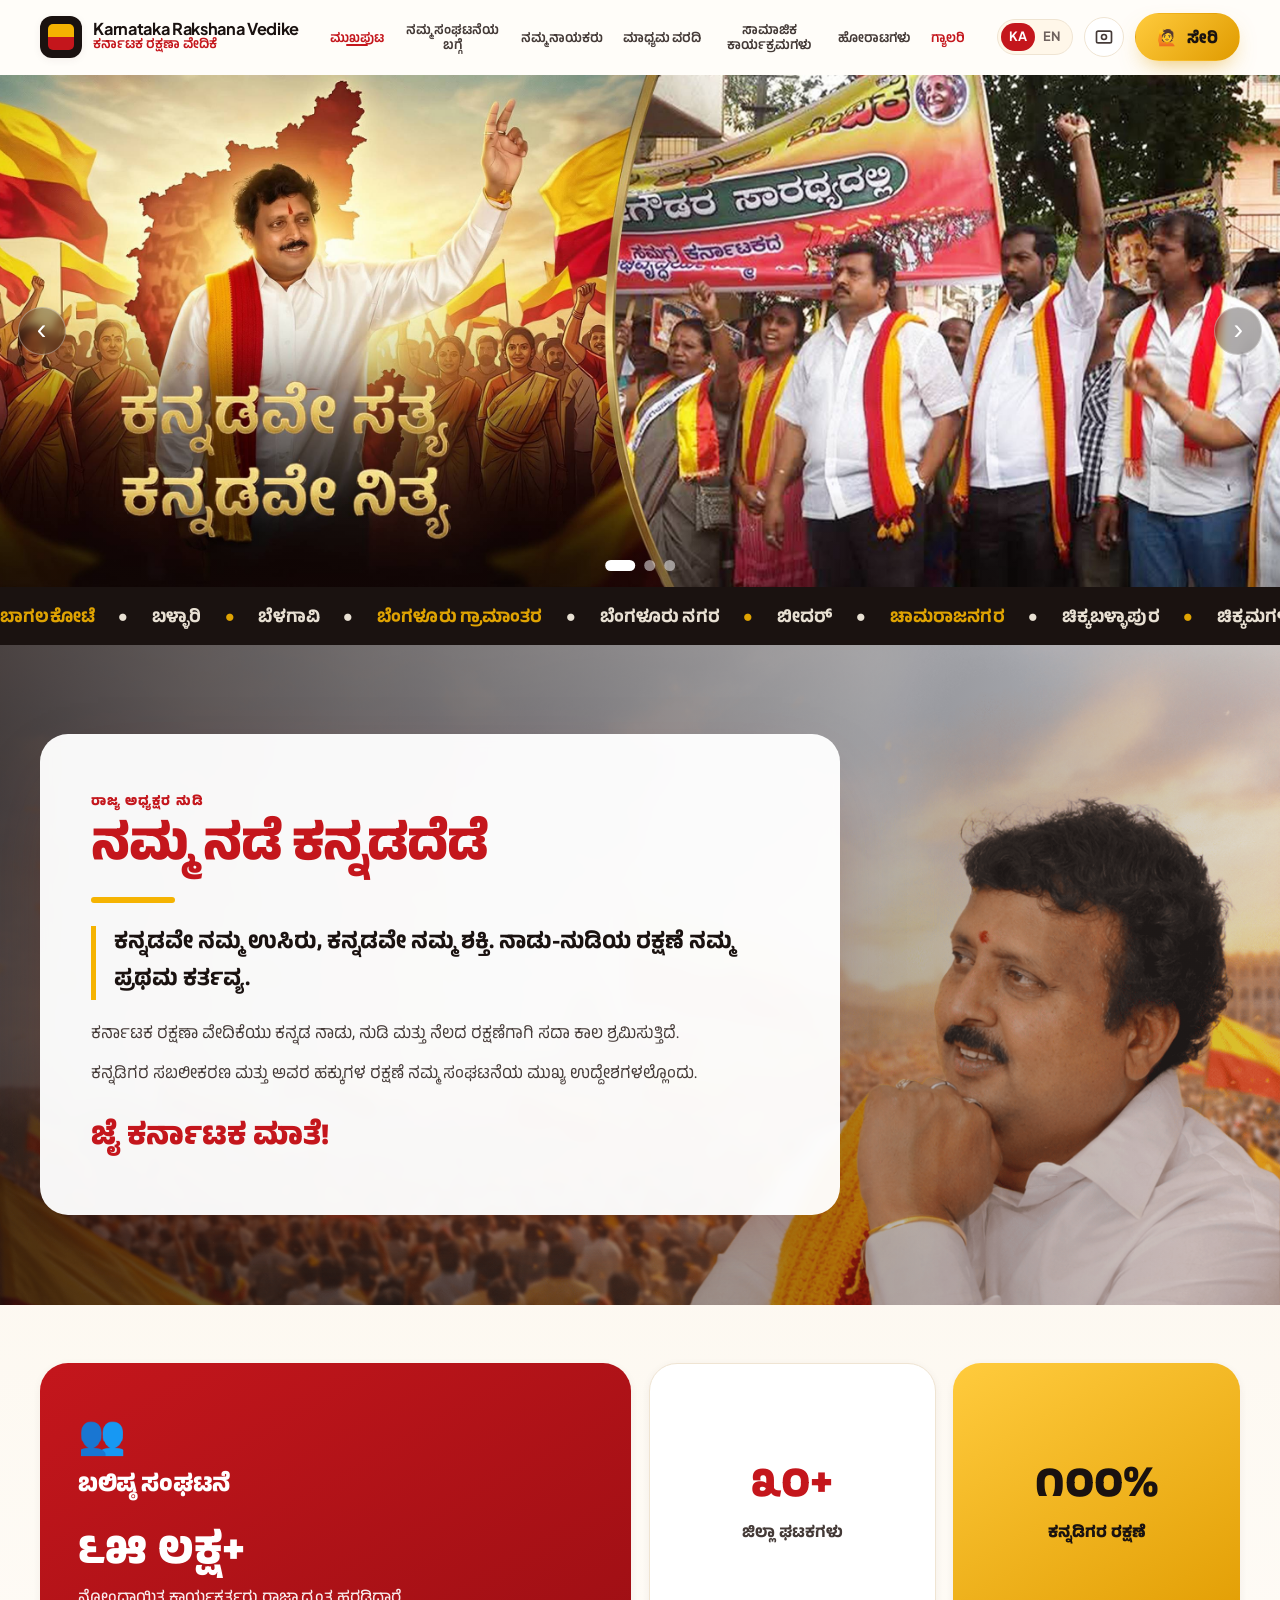
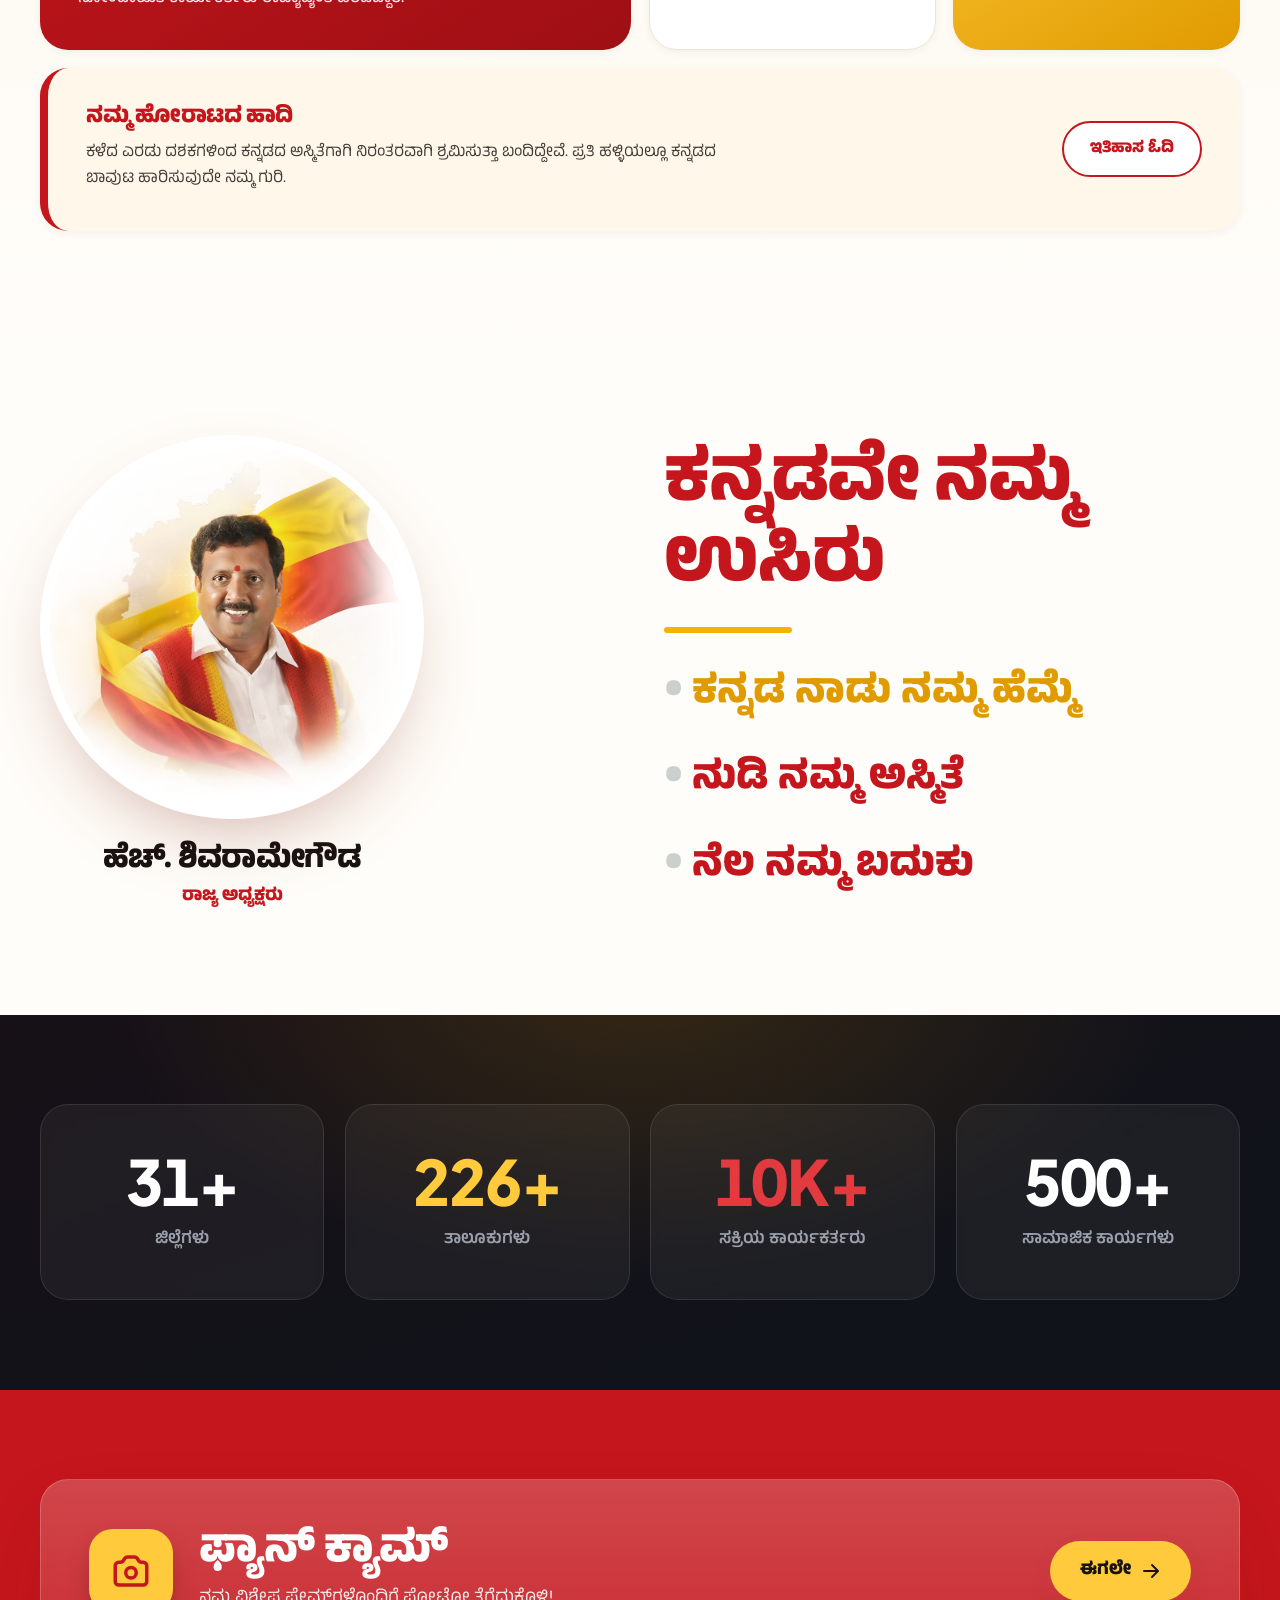
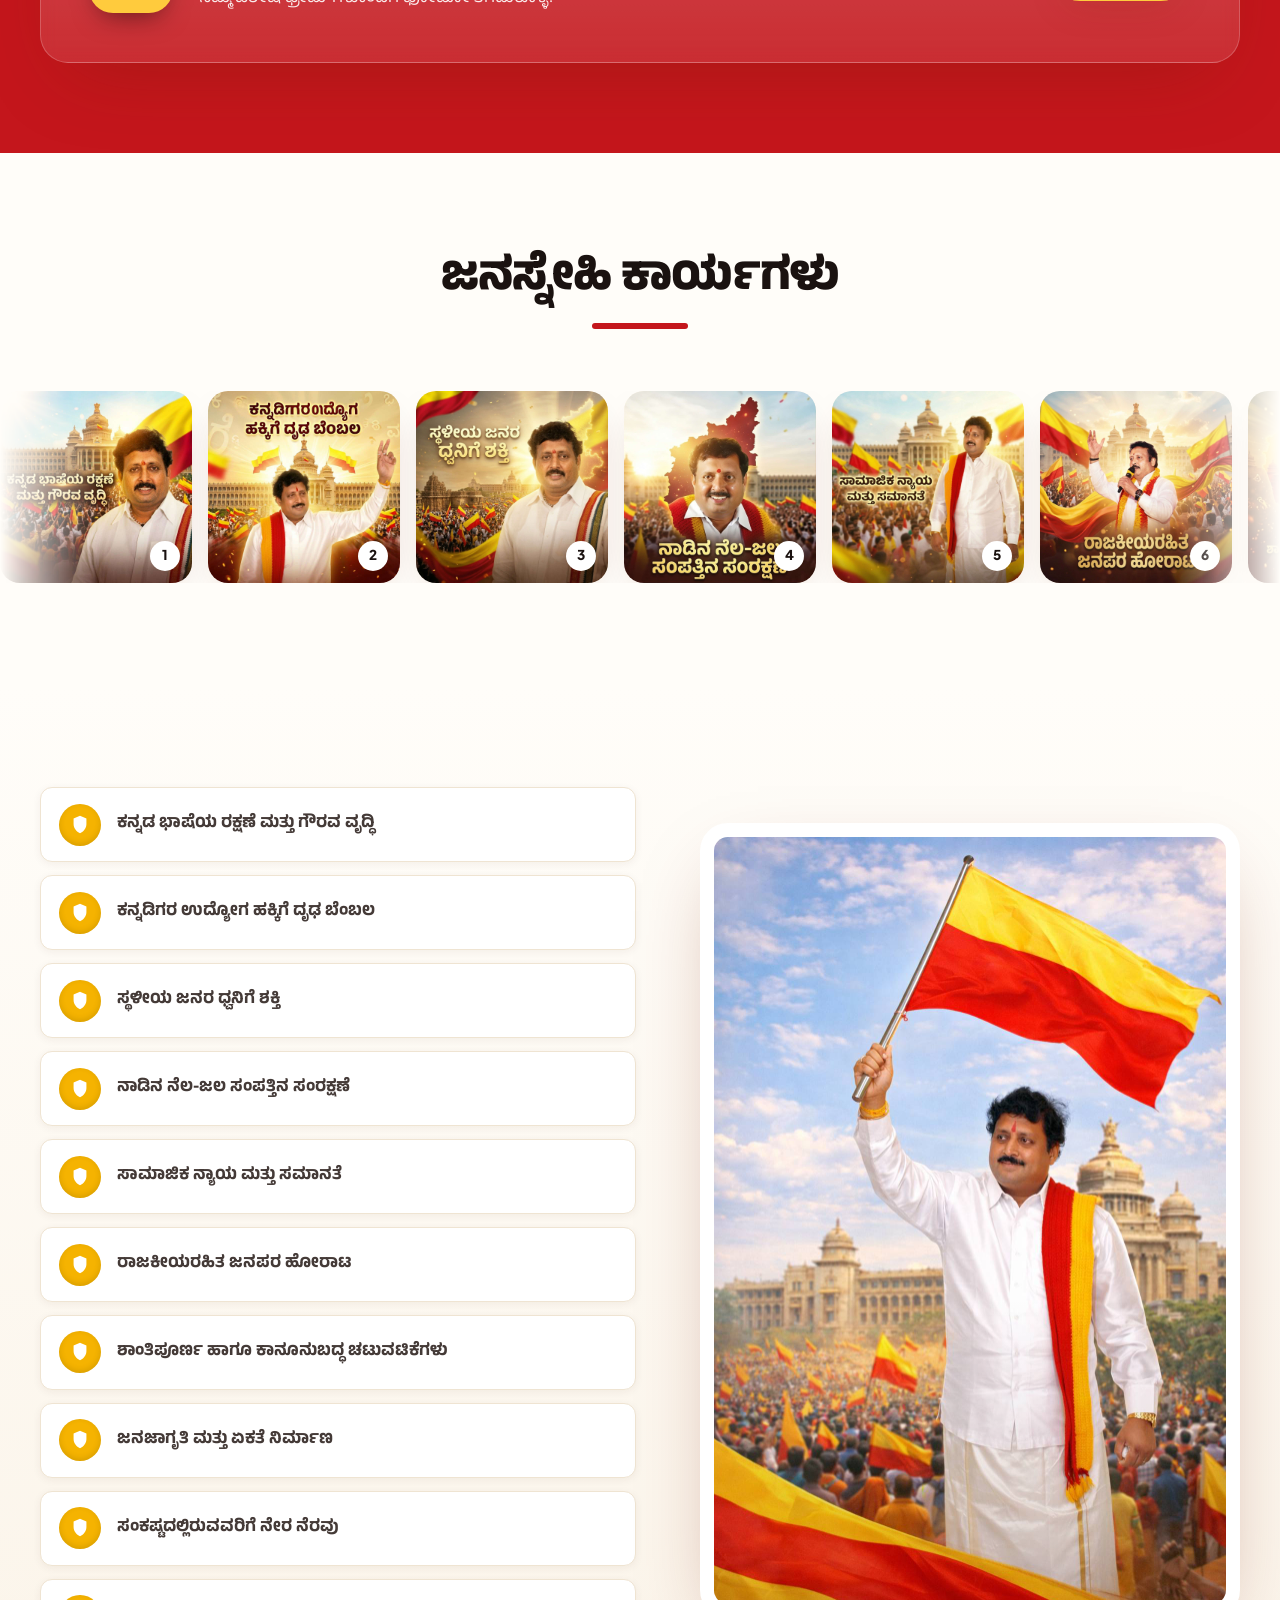
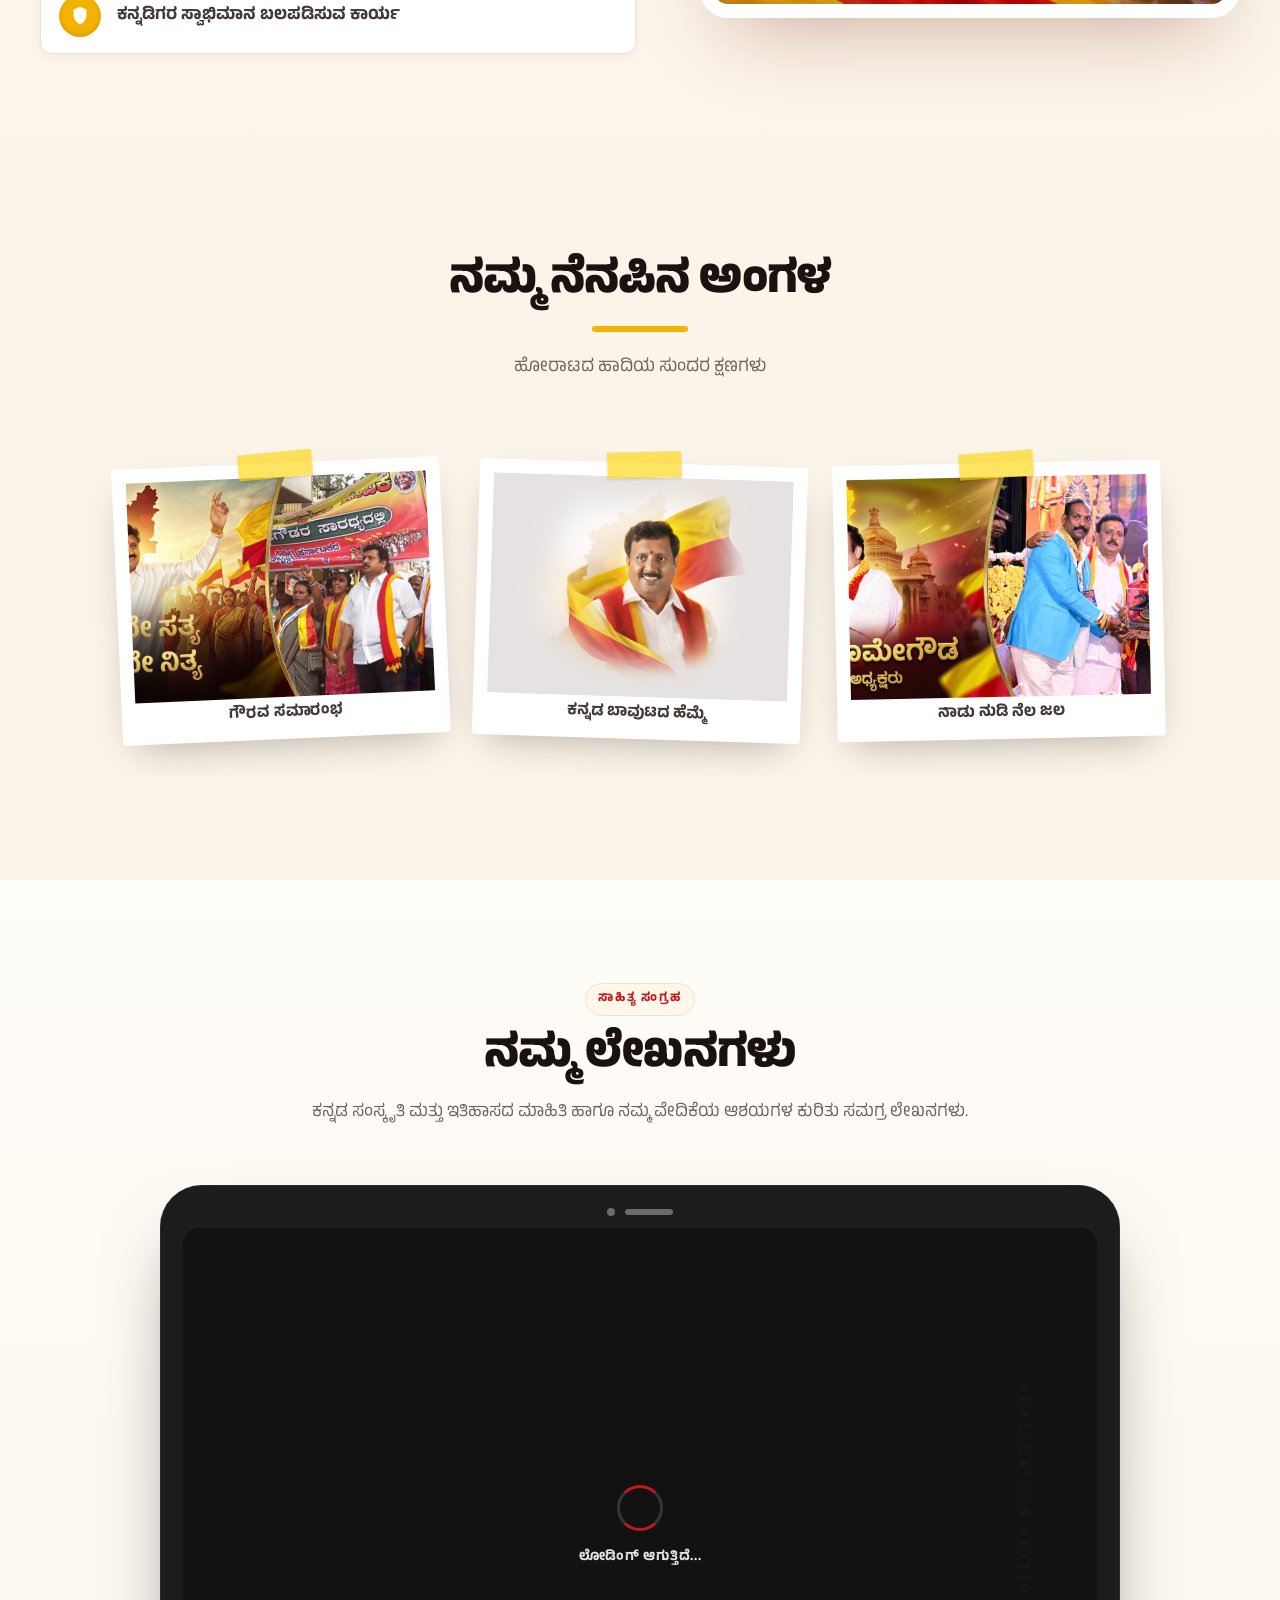
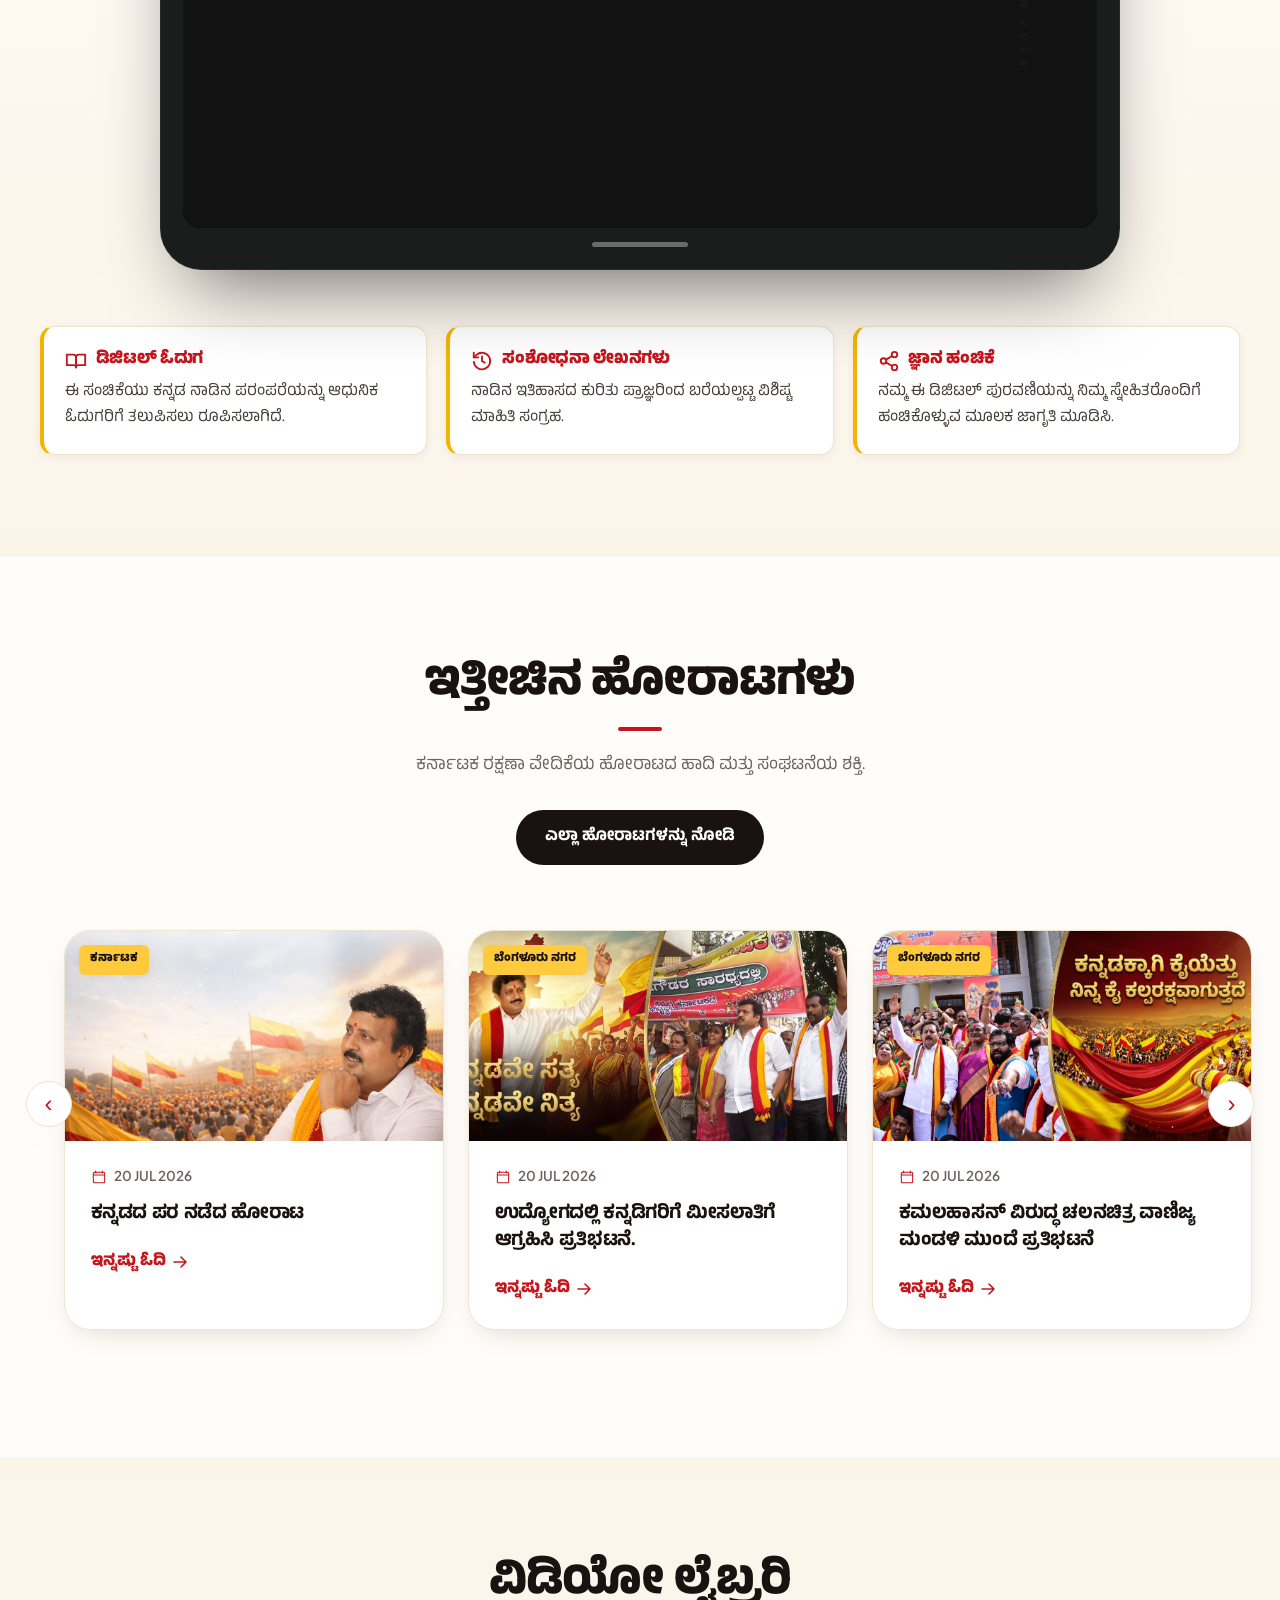
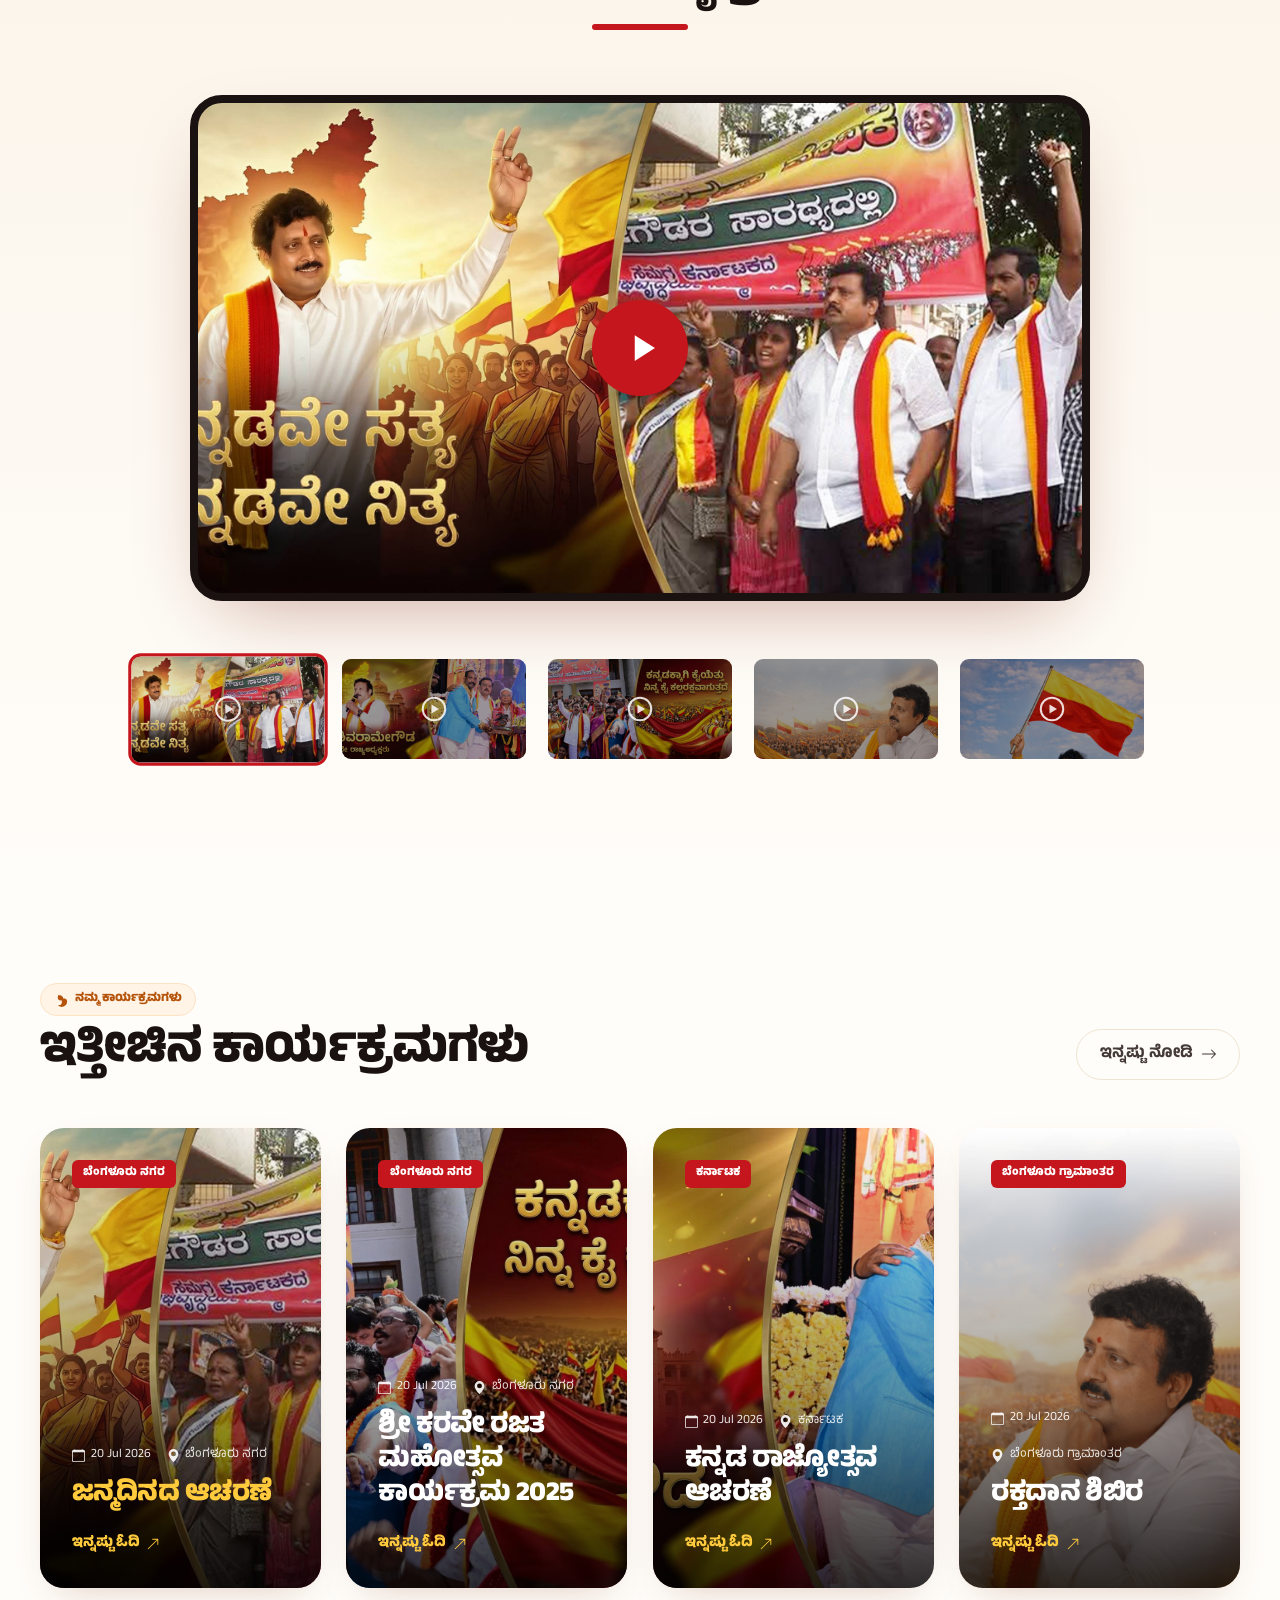
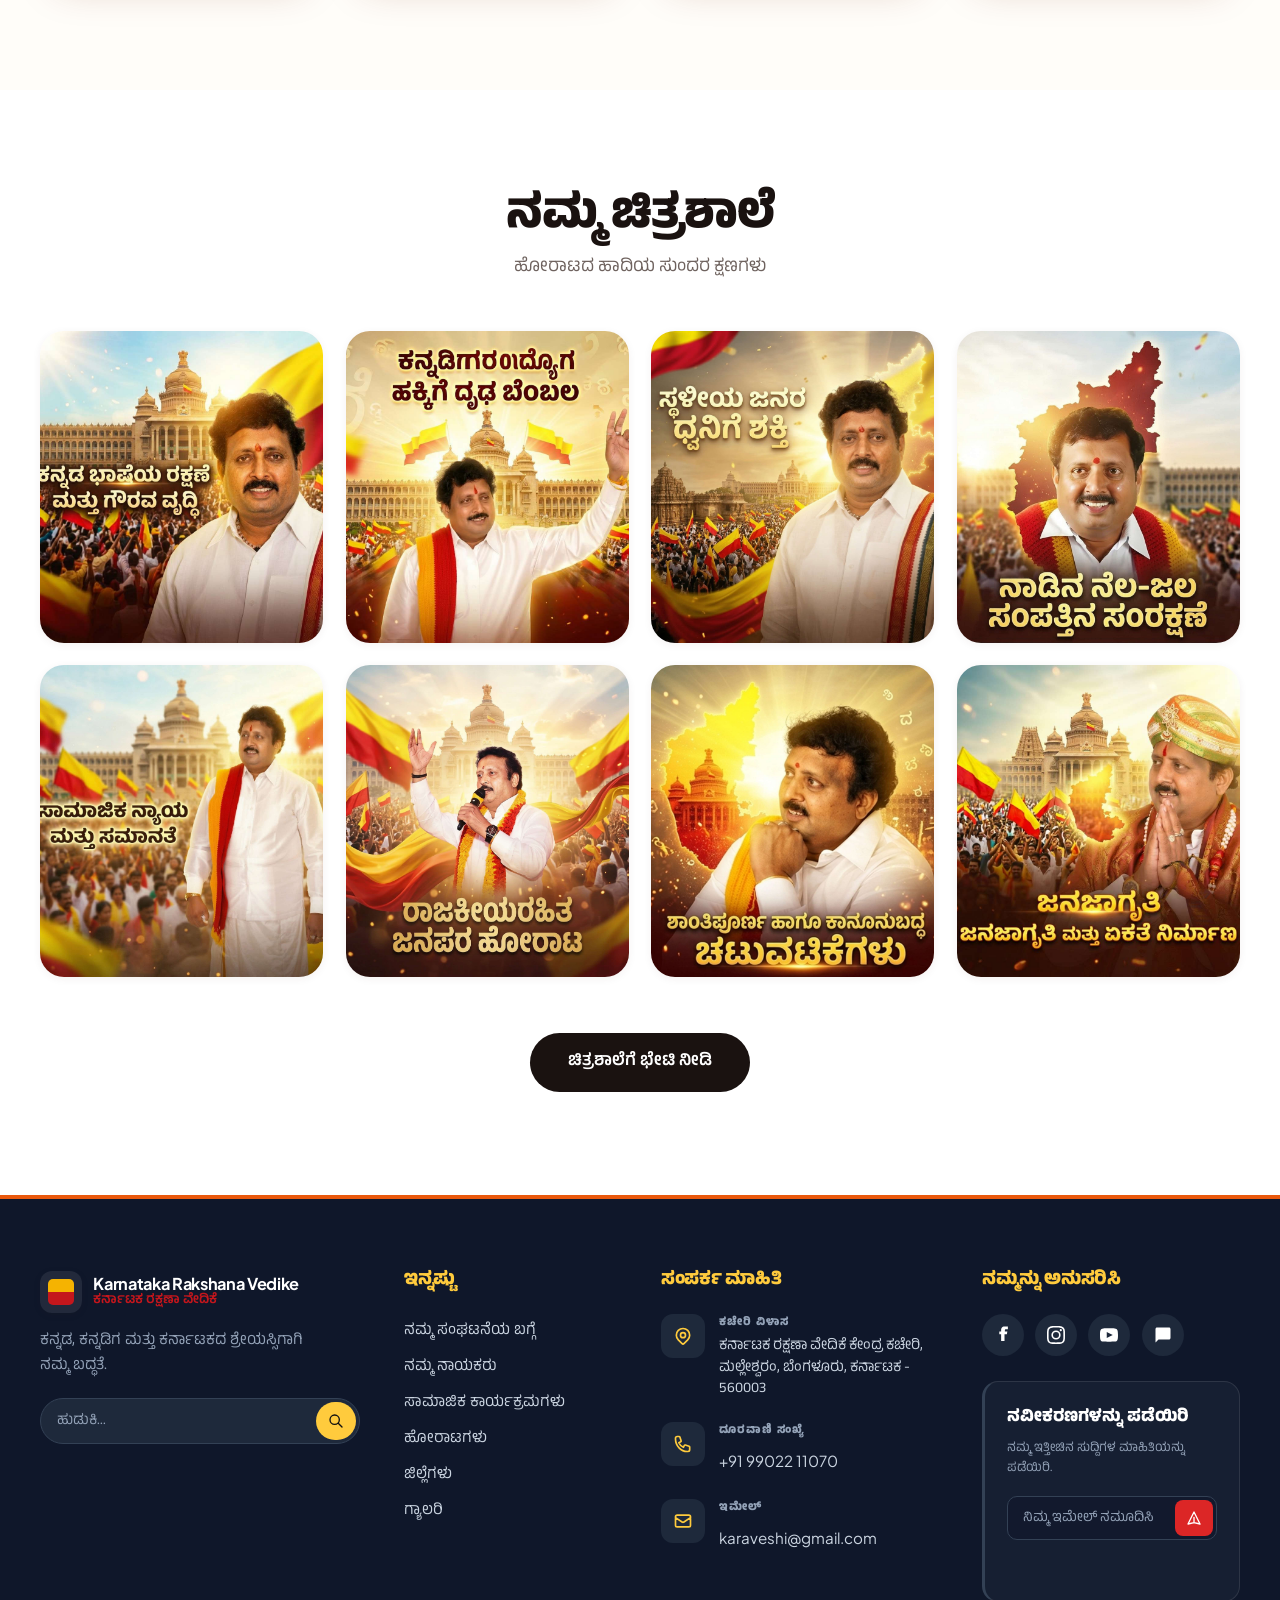
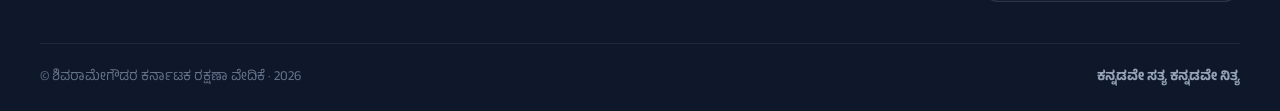
==== commit 186cb7db: "Redesign footer: navy layout with search, contact and newsletter Replace the footer with a dark navy" ====
--- a/index.html
+++ b/index.html
@@ -534,50 +534,68 @@
   <footer class="footer" id="contact">
     <div class="container footer__grid">
       <div class="footer__brand">
-        <a class="brand brand--footer" href="#top">
+        <a class="brand brand--footer" href="#top" aria-label="Karnataka Rakshana Vedike home">
           <span class="brand__mark" aria-hidden="true"><span class="brand__flag"></span></span>
           <span class="brand__text">
             <strong>Karnataka Rakshana Vedike</strong>
             <small lang="kn">ಕರ್ನಾಟಕ ರಕ್ಷಣಾ ವೇದಿಕೆ</small>
           </span>
         </a>
-        <p>A non-political people's movement for the Kannada language, culture, land and livelihood. Since 1999.</p>
-        <p class="footer__slogan" lang="kn">ಜೈ ಕರ್ನಾಟಕ ಮಾತೆ · ಸಿರಿಗನ್ನಡಂ ಗೆಲ್ಗೆ</p>
+        <p lang="kn">ಕನ್ನಡ, ಕನ್ನಡಿಗ ಮತ್ತು ಕರ್ನಾಟಕದ ಶ್ರೇಯಸ್ಸಿಗಾಗಿ ನಮ್ಮ ಬದ್ಧತೆ.</p>
+        <form class="footer__search" role="search" onsubmit="return false;">
+          <input type="text" placeholder="ಹುಡುಕಿ..." aria-label="Search" lang="kn" />
+          <button type="submit" aria-label="Search"><svg viewBox="0 0 24 24" fill="none" stroke="currentColor" stroke-width="2" stroke-linecap="round" stroke-linejoin="round"><path d="M21 21l-6-6m2-5a7 7 0 11-14 0 7 7 0 0114 0z"/></svg></button>
+        </form>
       </div>
 
       <nav class="footer__col" aria-label="Explore">
-        <h4>Explore</h4>
-        <a href="#aims">About Us</a>
-        <a href="#leaders">Our Cause</a>
-        <a href="#events">What We Do</a>
-        <a href="#chitrashale">Gallery</a>
-        <a href="#videolib">Video</a>
-        <a href="#struggles">Movements</a>
+        <h4 lang="kn">ಇನ್ನಷ್ಟು</h4>
+        <a href="#aims" lang="kn">ನಮ್ಮ ಸಂಘಟನೆಯ ಬಗ್ಗೆ</a>
+        <a href="#leaders" lang="kn">ನಮ್ಮ ನಾಯಕರು</a>
+        <a href="#events" lang="kn">ಸಾಮಾಜಿಕ ಕಾರ್ಯಕ್ರಮಗಳು</a>
+        <a href="#struggles" lang="kn">ಹೋರಾಟಗಳು</a>
+        <a href="#stats" lang="kn">ಜಿಲ್ಲೆಗಳು</a>
+        <a href="#chitrashale" lang="kn">ಗ್ಯಾಲರಿ</a>
       </nav>
 
-      <nav class="footer__col" aria-label="Get involved">
-        <h4>Get Involved</h4>
-        <a href="#contact">Become a Member</a>
-        <a href="#contact">Volunteer</a>
-        <a href="#contact">Start a Branch</a>
-        <a href="#contact">Contact Us</a>
-      </nav>
-
       <div class="footer__col footer__contact">
-        <h4>Reach Us</h4>
-        <p>State Head Office<br />Bengaluru, Karnataka, India</p>
-        <a href="mailto:info@karnatakarakshanavedike.com">info@karnatakarakshanavedike.com</a>
+        <h4 lang="kn">ಸಂಪರ್ಕ ಮಾಹಿತಿ</h4>
+        <div class="footer__cItem">
+          <span class="footer__cIcon" aria-hidden="true"><svg viewBox="0 0 24 24" fill="none" stroke="currentColor" stroke-width="2" stroke-linecap="round" stroke-linejoin="round"><path d="M17.657 16.657L13.414 20.9a2 2 0 01-2.827 0l-4.244-4.243a8 8 0 1111.314 0z"/><path d="M15 11a3 3 0 11-6 0 3 3 0 016 0z"/></svg></span>
+          <div><h5 lang="kn">ಕಚೇರಿ ವಿಳಾಸ</h5><p lang="kn">ಕರ್ನಾಟಕ ರಕ್ಷಣಾ ವೇದಿಕೆ ಕೇಂದ್ರ ಕಚೇರಿ, ಮಲ್ಲೇಶ್ವರಂ, ಬೆಂಗಳೂರು, ಕರ್ನಾಟಕ - 560003</p></div>
+        </div>
+        <div class="footer__cItem">
+          <span class="footer__cIcon" aria-hidden="true"><svg viewBox="0 0 24 24" fill="none" stroke="currentColor" stroke-width="2" stroke-linecap="round" stroke-linejoin="round"><path d="M3 5a2 2 0 012-2h2.28a1 1 0 01.948.684l1.498 4.493a1 1 0 01-.502 1.21l-2.257 1.13a11.042 11.042 0 005.516 5.516l1.13-2.257a1 1 0 011.21-.502l4.493 1.498a1 1 0 01.684.949V19a2 2 0 01-2 2h-1C9.716 21 3 14.284 3 6V5z"/></svg></span>
+          <div><h5 lang="kn">ದೂರವಾಣಿ ಸಂಖ್ಯೆ</h5><p><a href="tel:+919902211070">+91 99022 11070</a></p></div>
+        </div>
+        <div class="footer__cItem">
+          <span class="footer__cIcon" aria-hidden="true"><svg viewBox="0 0 24 24" fill="none" stroke="currentColor" stroke-width="2" stroke-linecap="round" stroke-linejoin="round"><path d="M3 8l7.89 5.26a2 2 0 002.22 0L21 8M5 19h14a2 2 0 002-2V7a2 2 0 00-2-2H5a2 2 0 00-2 2v10a2 2 0 002 2z"/></svg></span>
+          <div><h5 lang="kn">ಇಮೇಲ್</h5><p><a href="mailto:karaveshi@gmail.com">karaveshi@gmail.com</a></p></div>
+        </div>
+      </div>
+
+      <div class="footer__col footer__follow">
+        <h4 lang="kn">ನಮ್ಮನ್ನು ಅನುಸರಿಸಿ</h4>
         <div class="footer__social">
-          <a href="#" aria-label="Facebook">f</a>
-          <a href="#" aria-label="Twitter / X">X</a>
-          <a href="#" aria-label="Instagram">◎</a>
-          <a href="#" aria-label="YouTube">▶</a>
+          <a href="#" aria-label="Facebook"><svg viewBox="0 0 24 24" fill="currentColor"><path d="M18.77 7.46H14.5v-1.9c0-.9.6-1.1 1-1.1h3V.5h-4.33C10.24.5 9.5 3.44 9.5 5.32v2.14H7.07V11h2.43v9h4.5v-9h3.18l.59-3.54z"/></svg></a>
+          <a href="#" aria-label="Instagram"><svg viewBox="0 0 24 24" fill="currentColor"><path d="M12 2.163c3.204 0 3.584.012 4.85.07 3.252.148 4.771 1.691 4.919 4.919.058 1.265.069 1.645.069 4.849 0 3.205-.012 3.584-.069 4.849-.149 3.225-1.664 4.771-4.919 4.919-1.266.058-1.644.07-4.85.07-3.204 0-3.584-.012-4.849-.07-3.26-.149-4.771-1.699-4.919-4.92-.058-1.265-.07-1.644-.07-4.849 0-3.204.013-3.583.07-4.849.149-3.227 1.664-4.771 4.919-4.919 1.266-.057 1.645-.069 4.849-.069zm0-2.163c-3.259 0-3.667.014-4.947.072-4.358.2-6.78 2.618-6.98 6.98-.059 1.281-.073 1.689-.073 4.948 0 3.259.014 3.668.072 4.948.2 4.358 2.618 6.78 6.98 6.98 1.281.058 1.689.072 4.948.072 3.259 0 3.668-.014 4.948-.072 4.354-.2 6.782-2.618 6.979-6.98.059-1.28.073-1.689.073-4.948 0-3.259-.014-3.667-.072-4.947-.196-4.354-2.617-6.78-6.979-6.98-1.281-.059-1.69-.073-4.949-.073zm0 5.838a6.162 6.162 0 100 12.324 6.162 6.162 0 000-12.324zm0 10.162a4 4 0 110-8 4 4 0 010 8zm6.406-11.845a1.44 1.44 0 100 2.881 1.44 1.44 0 000-2.881z"/></svg></a>
+          <a href="#" aria-label="YouTube"><svg viewBox="0 0 24 24" fill="currentColor"><path d="M19.615 3.184c-3.604-.246-11.631-.245-15.23 0-3.897.266-4.356 2.62-4.385 8.816.029 6.185.484 8.549 4.385 8.816 3.6.245 11.626.246 15.23 0 3.897-.266 4.356-2.62 4.385-8.816-.029-6.185-.484-8.549-4.385-8.816zm-10.615 12.816v-8l8 3.993-8 4.007z"/></svg></a>
+          <a href="#" aria-label="Message"><svg viewBox="0 0 24 24" fill="currentColor"><path d="M20 2H4c-1.1 0-2 .9-2 2v18l4-4h14c1.1 0 2-.9 2-2V4c0-1.1-.9-2-2-2z"/></svg></a>
+        </div>
+        <div class="footer__news">
+          <h5 lang="kn">ನವೀಕರಣಗಳನ್ನು ಪಡೆಯಿರಿ</h5>
+          <p lang="kn">ನಮ್ಮ ಇತ್ತೀಚಿನ ಸುದ್ದಿಗಳ ಮಾಹಿತಿಯನ್ನು ಪಡೆಯಿರಿ.</p>
+          <form class="footer__newsform" id="newsForm">
+            <input type="email" placeholder="ನಿಮ್ಮ ಇಮೇಲ್ ನಮೂದಿಸಿ" aria-label="Email" lang="kn" required />
+            <button type="submit" aria-label="Subscribe"><svg viewBox="0 0 24 24" fill="none" stroke="currentColor" stroke-width="2" stroke-linecap="round" stroke-linejoin="round"><path d="M12 19l9 2-9-18-9 18 9-2zm0 0v-8"/></svg></button>
+          </form>
+          <p class="footer__newsnote" id="newsNote" role="status"></p>
         </div>
       </div>
     </div>
     <div class="container footer__bar">
-      <p>© <span id="year">2026</span> Karnataka Rakshana Vedike. Made with pride for Kannada.</p>
-      <p class="footer__made" lang="kn">ಕನ್ನಡಕ್ಕಾಗಿ ಕೈ ಎತ್ತು, ನಿನ್ನ ಕೈ ಕಲ್ಪವೃಕ್ಷವಾಗುತ್ತದೆ</p>
+      <p lang="kn">© ಶಿವರಾಮೇಗೌಡರ ಕರ್ನಾಟಕ ರಕ್ಷಣಾ ವೇದಿಕೆ · <span id="year">2026</span></p>
+      <p class="footer__made" lang="kn">ಕನ್ನಡವೇ ಸತ್ಯ ಕನ್ನಡವೇ ನಿತ್ಯ</p>
     </div>
   </footer>
 
--- a/assets/styles.css
+++ b/assets/styles.css
@@ -806,29 +806,47 @@
 .join__note { grid-column: span 2; font-size: .9rem; color: var(--amber); min-height: 1.2em; }
 
 /* ---------- Footer ---------- */
-.footer { background: #140D0C; color: rgba(255,247,233,.72); padding-top: clamp(3rem, 6vw, 4.5rem); }
-.footer__grid { display: grid; grid-template-columns: 1.6fr 1fr 1fr 1.3fr; gap: 2.5rem; padding-bottom: 2.6rem; }
+.footer { background: #0f172a; color: #cbd5e1; padding-top: clamp(3rem, 6vw, 4.5rem); border-top: 4px solid #ea580c; }
+.footer__grid { display: grid; grid-template-columns: 1.5fr 1fr 1.3fr 1.2fr; gap: 2.6rem; padding-bottom: 2.6rem; }
 .brand--footer .brand__text strong { color: #fff; }
 .brand--footer .brand__mark { background: rgba(255,255,255,.08); }
-.footer__brand p { margin-top: 1rem; max-width: 34ch; font-size: .95rem; }
-.footer__slogan { color: var(--amber) !important; font-weight: 600; margin-top: 1rem; }
-.footer__col h4 { color: #fff; font-size: 1rem; margin-bottom: 1.1rem; }
-.footer__col a { display: block; padding: .32rem 0; font-size: .95rem; transition: color .25s, padding-left .25s; }
+.footer__brand p { margin-top: 1rem; max-width: 32ch; font-size: .95rem; color: #94a3b8; }
+.footer__search { position: relative; margin-top: 1.2rem; max-width: 320px; }
+.footer__search input { width: 100%; background: #1e293b; border: 1px solid #334155; border-radius: 999px; padding: .62rem 3rem .62rem 1rem; color: #fff; font-size: .9rem; }
+.footer__search input::placeholder { color: #94a3b8; }
+.footer__search input:focus { outline: none; border-color: var(--amber); }
+.footer__search button { position: absolute; right: 4px; top: 4px; bottom: 4px; width: 40px; background: var(--amber); border: none; border-radius: 999px; display: grid; place-items: center; cursor: pointer; color: #111; }
+.footer__search svg { width: 16px; height: 16px; }
+.footer__col h4 { color: var(--amber); font-size: 1.15rem; font-weight: 800; margin-bottom: 1.4rem; }
+.footer__col a { display: block; padding: .34rem 0; font-size: .95rem; color: #cbd5e1; transition: color .25s, padding-left .25s; }
 .footer__col a:hover { color: var(--amber); padding-left: 5px; }
-.footer__contact p { font-size: .95rem; margin-bottom: .8rem; line-height: 1.5; }
-.footer__contact a { color: var(--amber); }
-.footer__social { display: flex; gap: .6rem; margin-top: 1.2rem; }
-.footer__social a {
-  width: 40px; height: 40px; border-radius: 50%; display: grid; place-items: center;
-  background: rgba(255,255,255,.06); border: 1px solid rgba(255,255,255,.12); color: #fff; font-weight: 700;
-  transition: transform .3s var(--ease), background .3s;
-}
-.footer__social a:hover { background: var(--red); transform: translateY(-4px); }
+.footer__cItem { display: flex; gap: .9rem; margin-bottom: 1.3rem; }
+.footer__cIcon { flex: none; width: 44px; height: 44px; border-radius: 12px; background: #1e293b; display: grid; place-items: center; color: var(--amber); }
+.footer__cIcon svg { width: 20px; height: 20px; }
+.footer__cItem h5 { font-size: .7rem; text-transform: uppercase; letter-spacing: .08em; color: #94a3b8; font-weight: 800; margin-bottom: .25rem; }
+.footer__cItem p { font-size: .9rem; color: #cbd5e1; line-height: 1.5; }
+.footer__cItem a { color: #cbd5e1; }
+.footer__cItem a:hover { color: var(--amber); }
+.footer__social { display: flex; gap: .7rem; margin-bottom: 1.6rem; }
+.footer__social a { width: 42px; height: 42px; border-radius: 50%; background: #1e293b; display: grid; place-items: center; color: #fff; transition: background .3s, transform .3s var(--ease); }
+.footer__social a:hover { background: #334155; transform: translateY(-3px); }
+.footer__social svg { width: 18px; height: 18px; }
+.footer__news { background: rgba(30,41,59,.5); border: 1px solid rgba(255,255,255,.1); border-left: 3px solid #334155; border-radius: 16px; padding: 1.4rem; }
+.footer__news h5 { color: #fff; font-weight: 800; font-size: 1.05rem; margin-bottom: .4rem; }
+.footer__news > p { font-size: .78rem; color: #94a3b8; margin-bottom: 1rem; }
+.footer__newsform { position: relative; }
+.footer__newsform input { width: 100%; background: rgba(15,23,42,.6); border: 1px solid #334155; border-radius: 10px; padding: .6rem 3rem .6rem .9rem; color: #fff; font-size: .85rem; }
+.footer__newsform input::placeholder { color: #94a3b8; }
+.footer__newsform input:focus { outline: none; border-color: #dc2626; }
+.footer__newsform button { position: absolute; right: 4px; top: 4px; bottom: 4px; width: 38px; background: #dc2626; border: none; border-radius: 8px; color: #fff; display: grid; place-items: center; cursor: pointer; transition: background .3s; }
+.footer__newsform button:hover { background: #b91c1c; }
+.footer__newsform svg { width: 16px; height: 16px; }
+.footer__newsnote { font-size: .78rem; color: #86efac; margin-top: .6rem; min-height: 1em; }
 .footer__bar {
   display: flex; align-items: center; justify-content: space-between; flex-wrap: wrap; gap: .8rem;
-  border-top: 1px solid rgba(255,255,255,.1); padding: 1.4rem 0; font-size: .85rem;
-}
-.footer__made { color: var(--amber) !important; }
+  border-top: 1px solid #1e293b; padding: 1.4rem 0; font-size: .85rem; color: #64748b;
+}
+.footer__made { color: #94a3b8 !important; font-weight: 700; }
 
 /* ---------- Gallery ---------- */
 .gallery { background: linear-gradient(180deg, var(--paper-2), var(--paper)); }
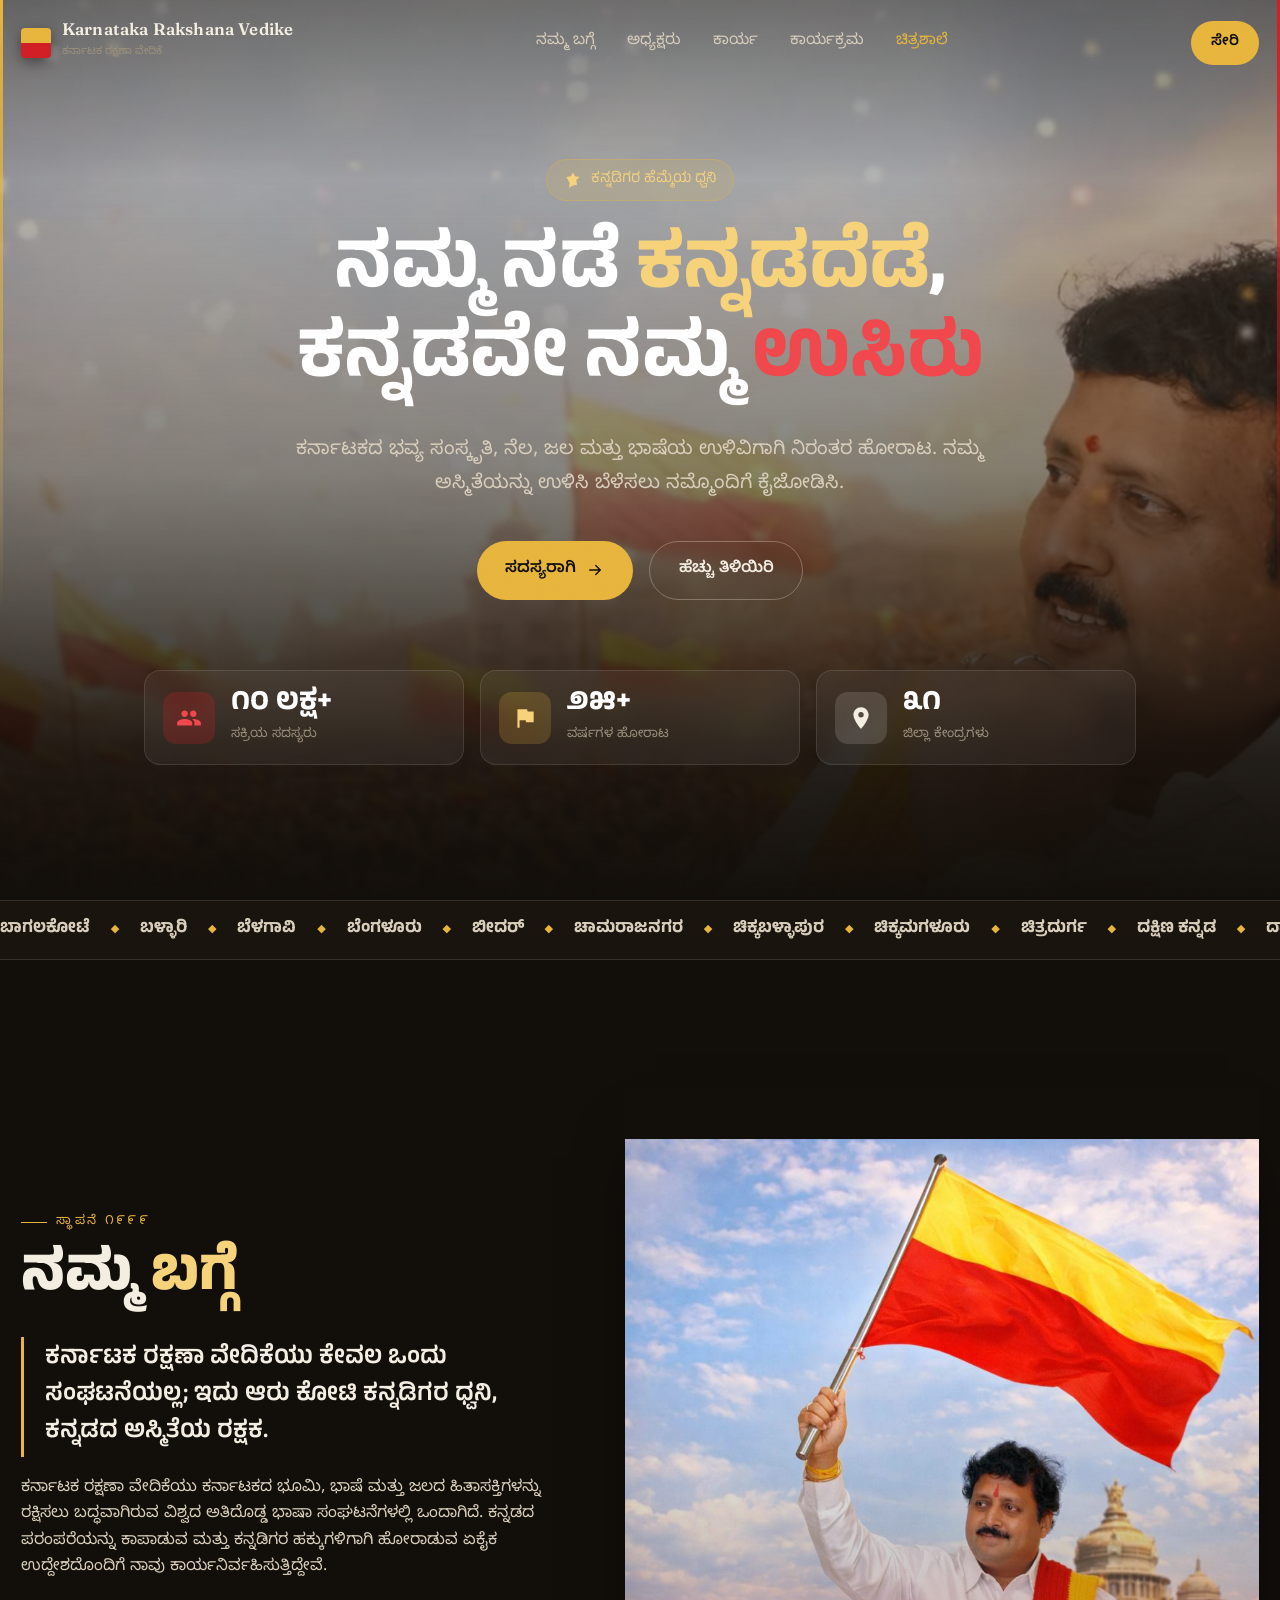
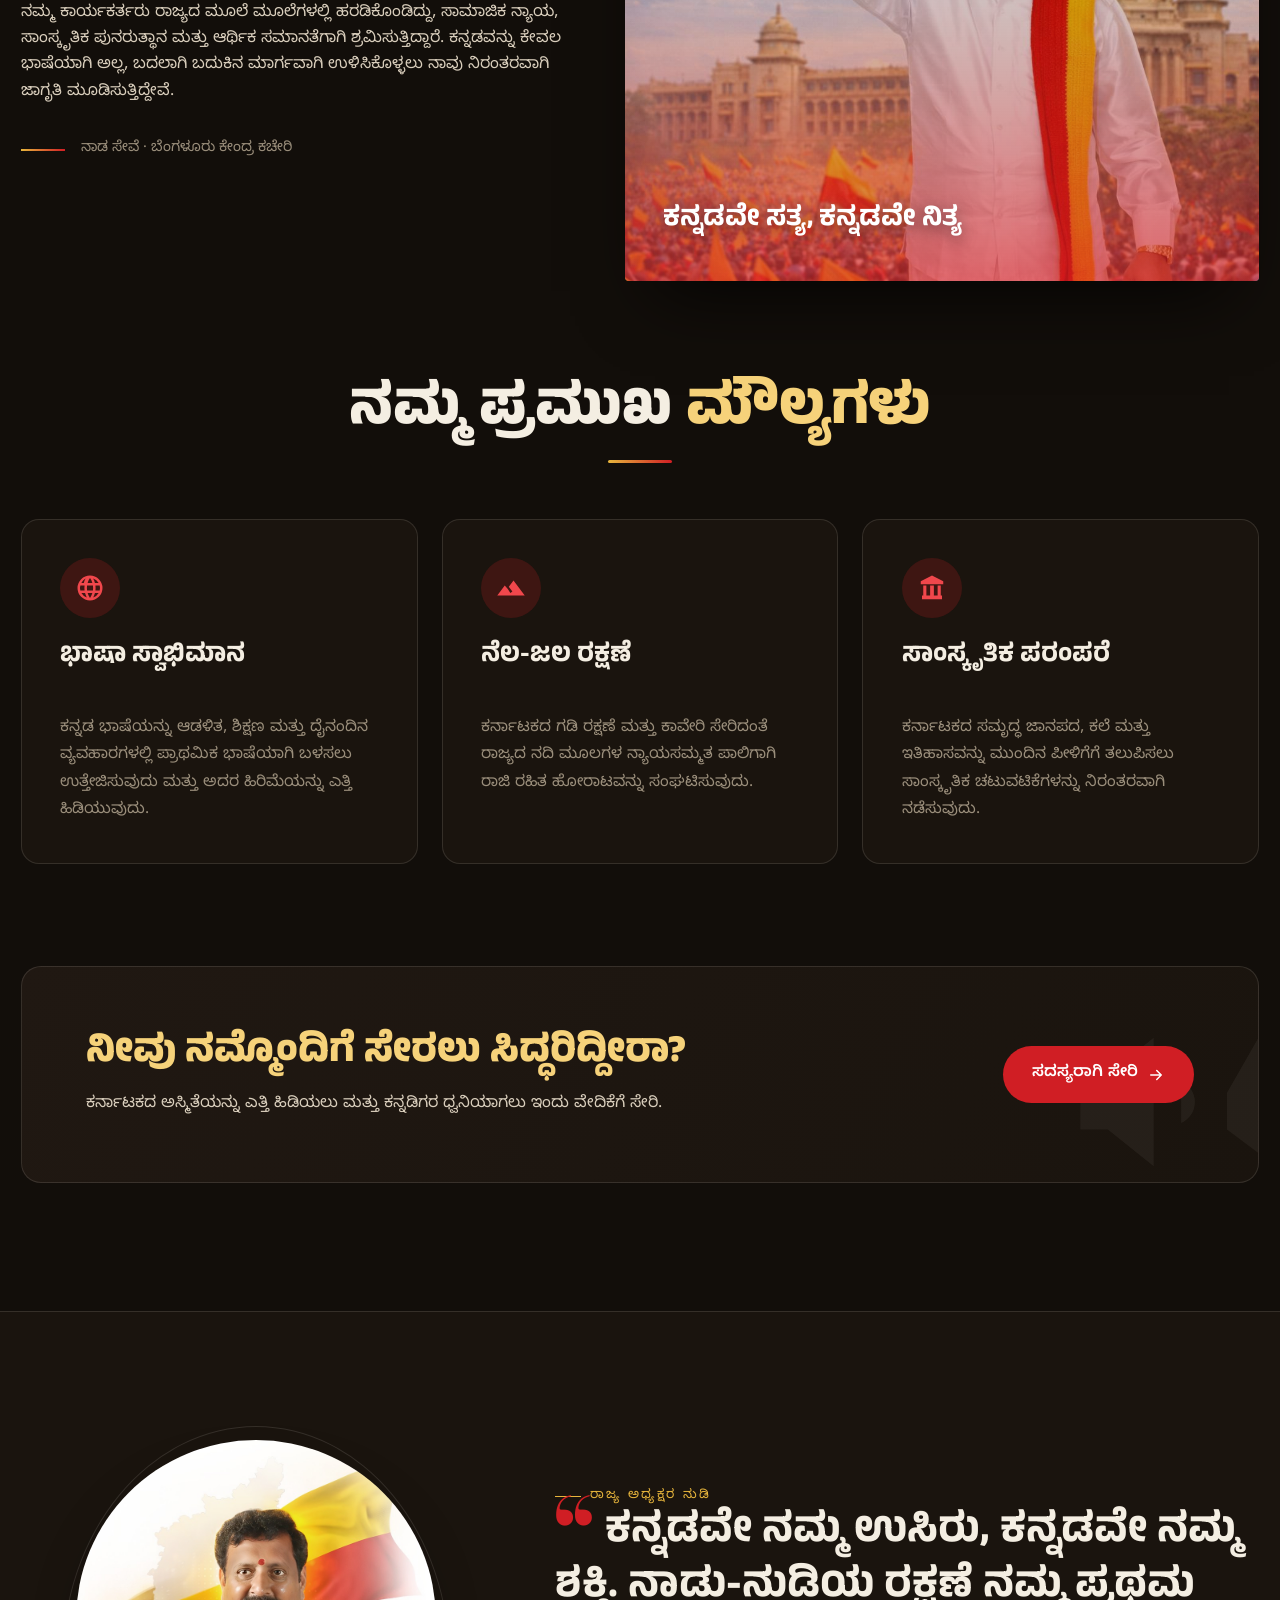
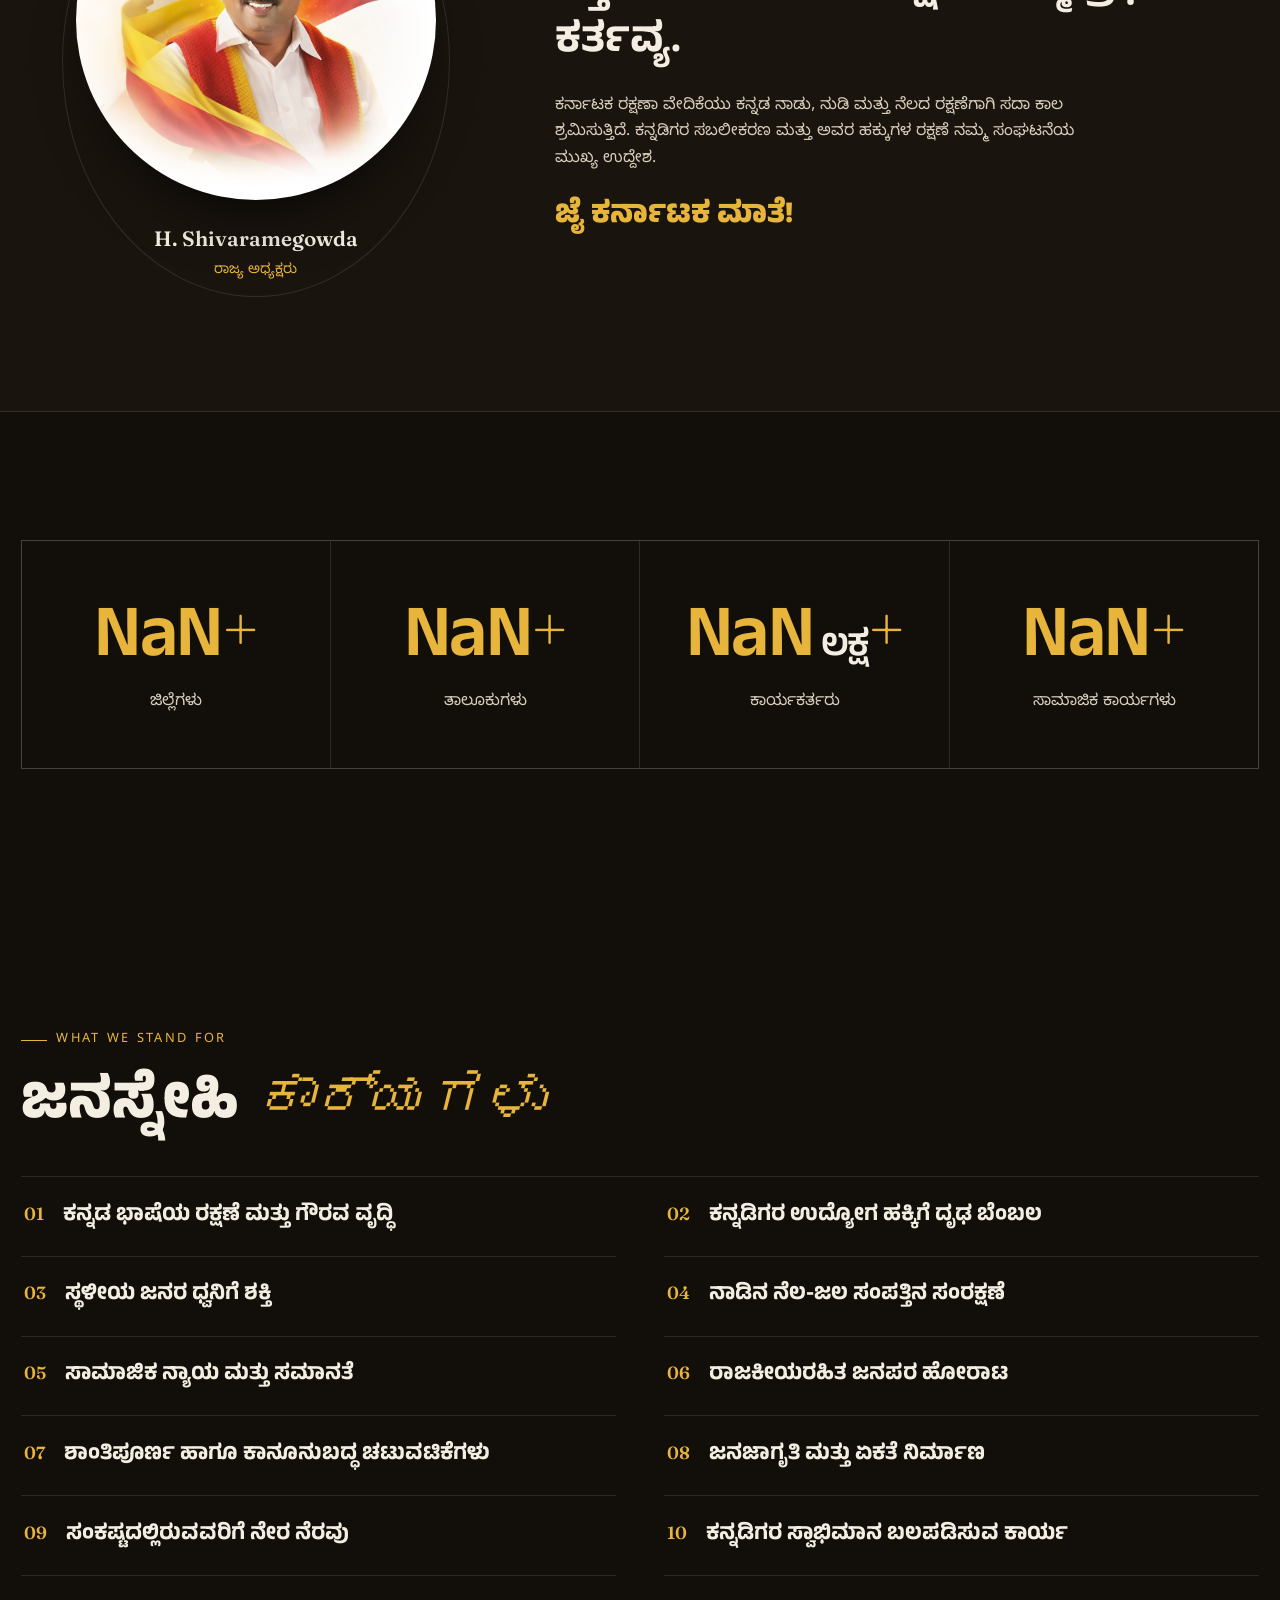
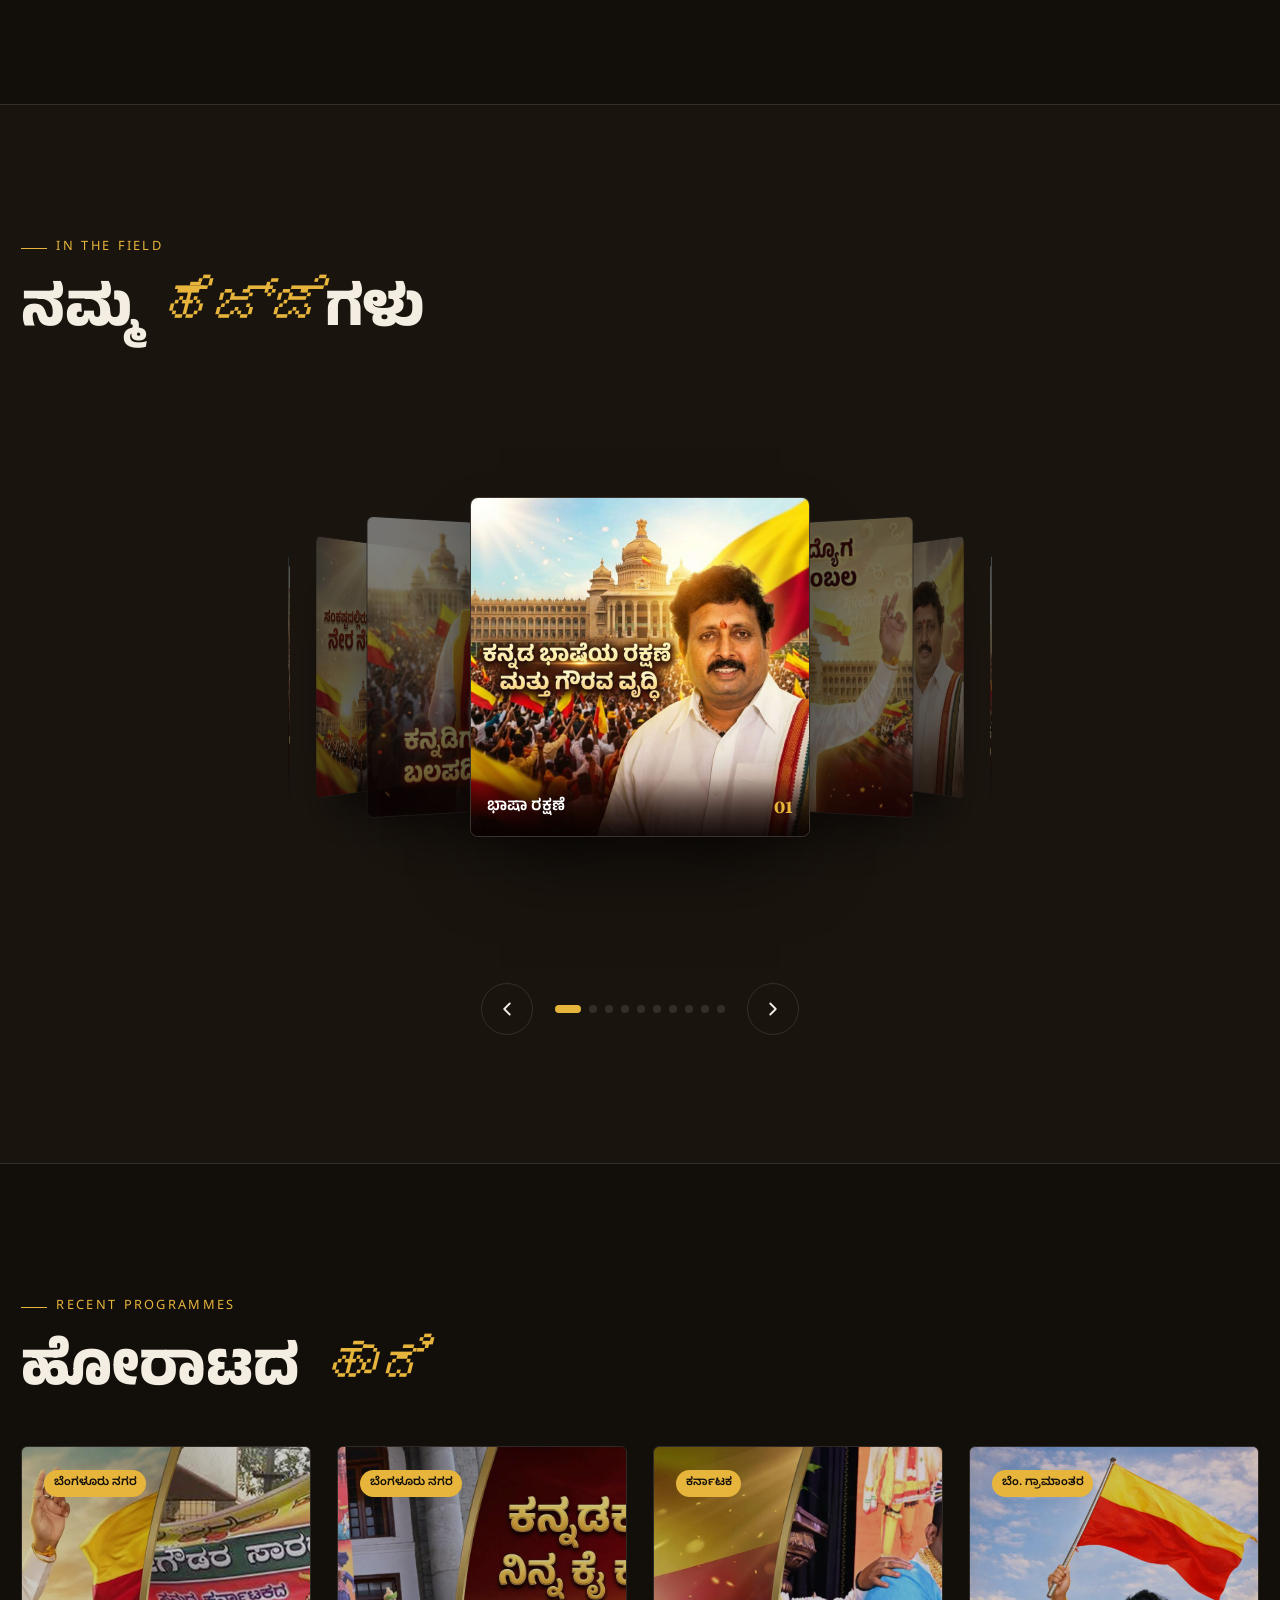
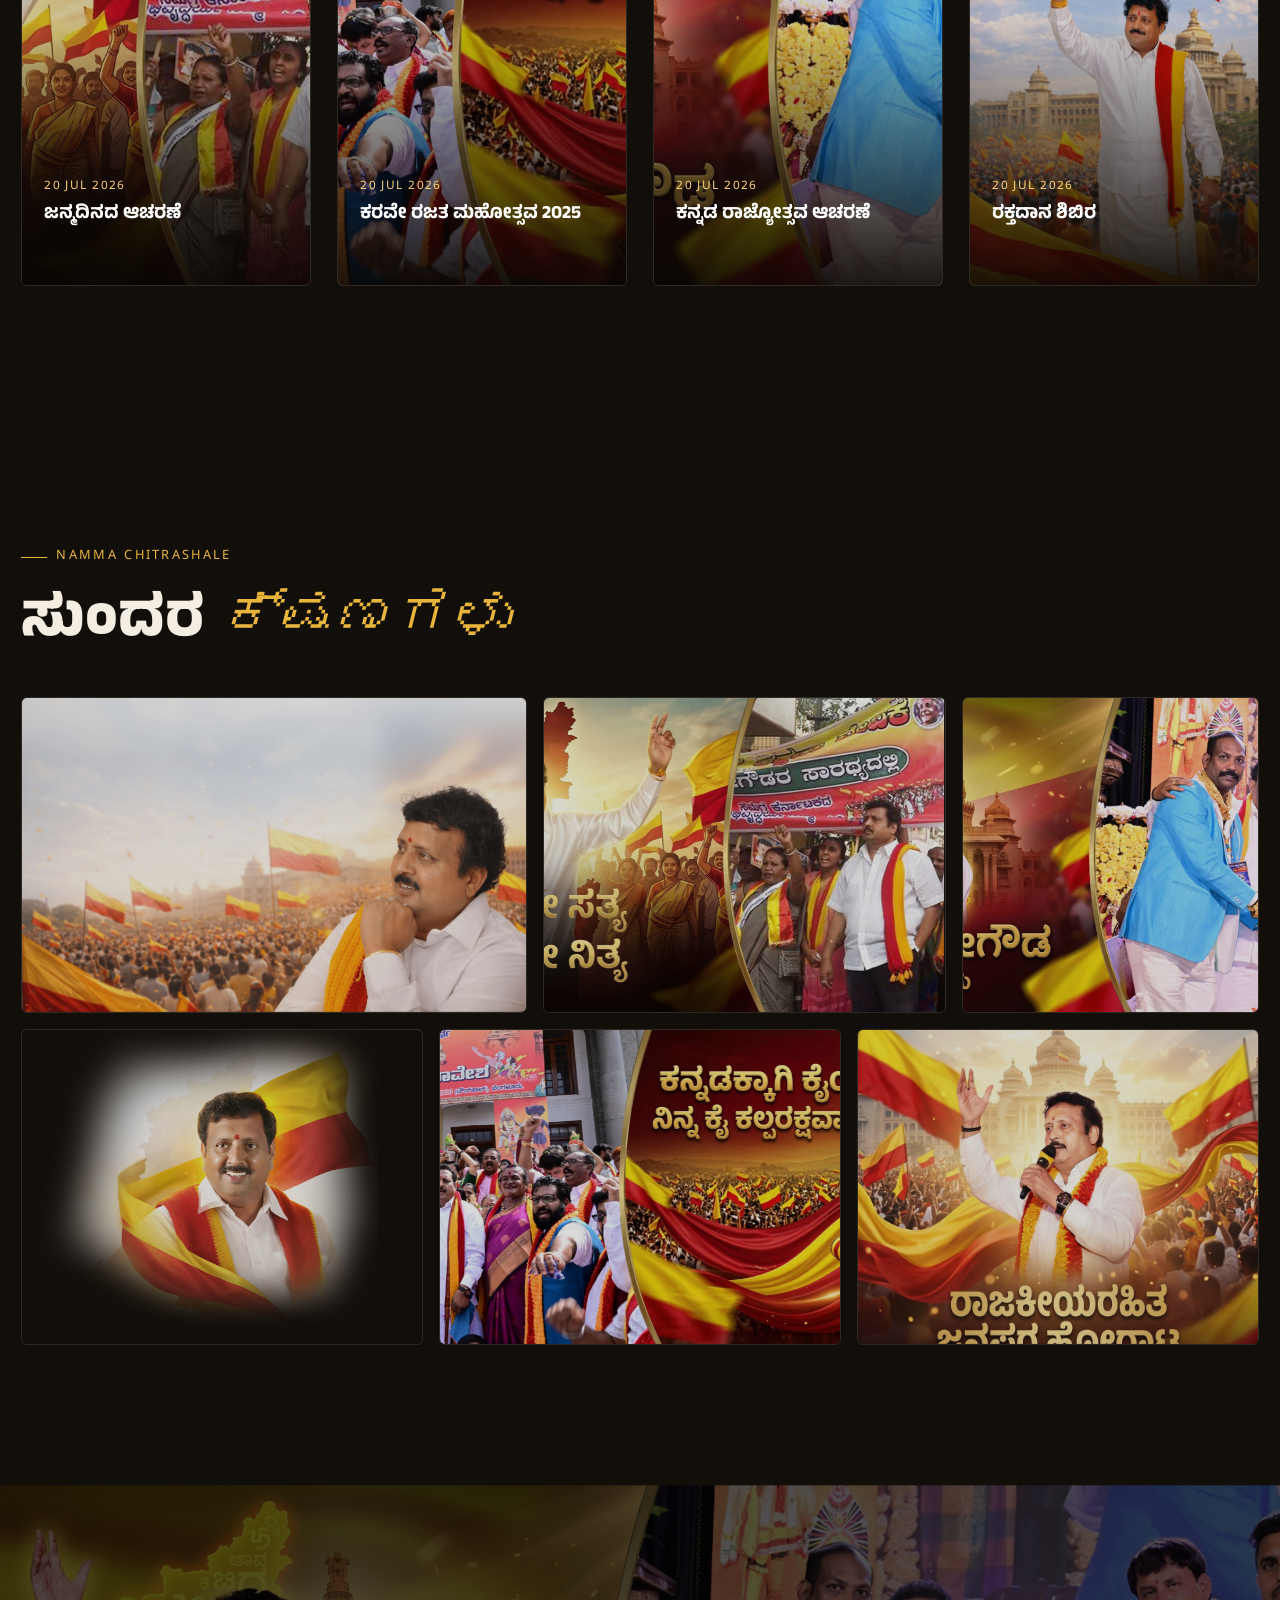
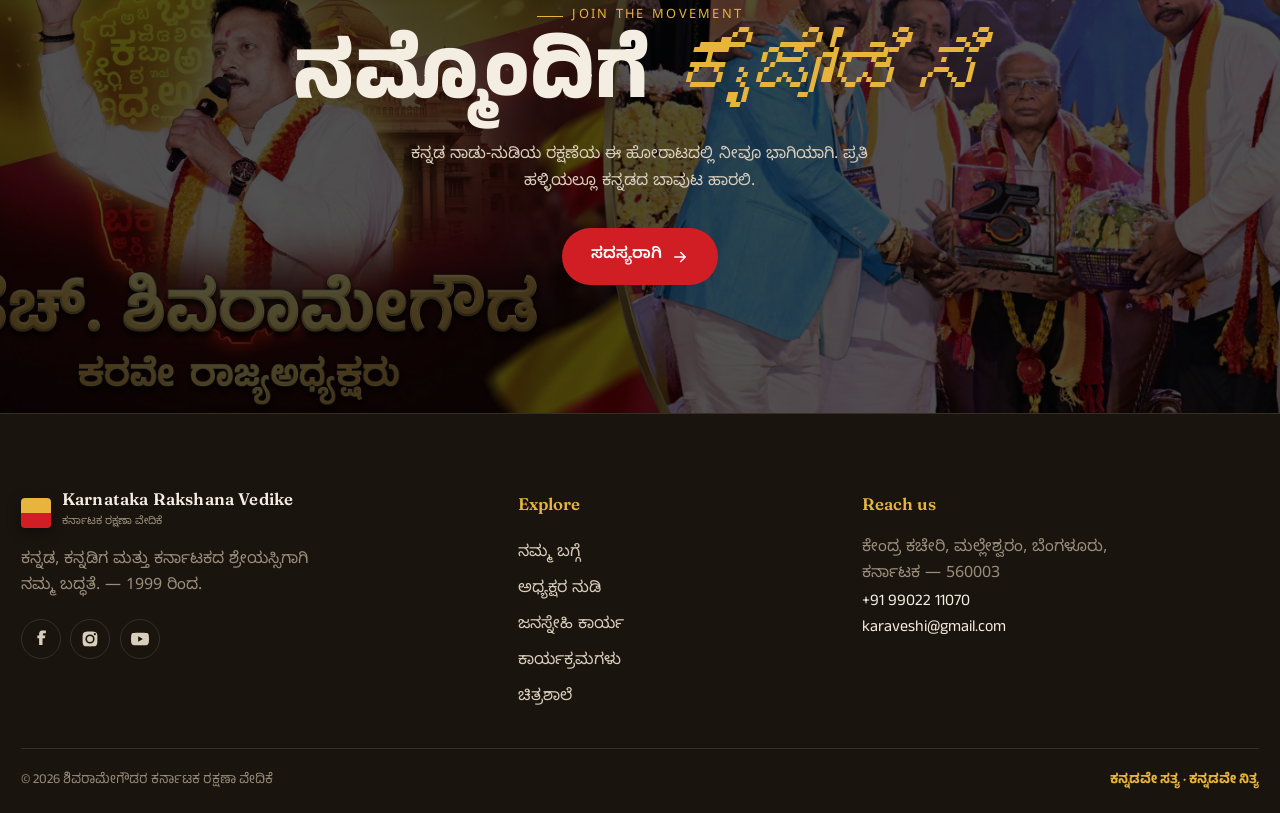
==== commit 77d04c6b: "Promote cinematic redesign to homepage The animated redesign lived at index2.html, so visitors landi" ====
--- a/index.html
+++ b/index.html
@@ -1,604 +1,316 @@
 <!DOCTYPE html>
-<html lang="en" data-theme="light">
+<html lang="kn">
 <head>
   <meta charset="UTF-8" />
   <meta name="viewport" content="width=device-width, initial-scale=1.0" />
-  <meta name="theme-color" content="#C4161C" />
-  <title>Karnataka Rakshana Vedike — Voice of Kannada &amp; Karnataka</title>
-  <meta name="description" content="Karnataka Rakshana Vedike (KaRaVe) — a people's movement safeguarding the Kannada language, culture, land and livelihood since 1999. 6 million+ members. 12,000+ branches. One Kannada spirit." />
-  <meta property="og:title" content="Karnataka Rakshana Vedike — Voice of Kannada &amp; Karnataka" />
-  <meta property="og:description" content="A people's movement for Kannada language, culture, land and livelihood since 1999." />
-  <meta property="og:type" content="website" />
+  <meta name="theme-color" content="#120E0A" />
+  <title>ಕರ್ನಾಟಕ ರಕ್ಷಣಾ ವೇದಿಕೆ — Voice of Kannada</title>
+  <meta name="description" content="ಕರ್ನಾಟಕ ರಕ್ಷಣಾ ವೇದಿಕೆ — ಕನ್ನಡ ನಾಡು, ನುಡಿ, ನೆಲ ಮತ್ತು ಜಲದ ರಕ್ಷಣೆಗಾಗಿ 1999 ರಿಂದ ಜನಪರ ಹೋರಾಟ." />
   <link rel="preconnect" href="https://fonts.googleapis.com" />
   <link rel="preconnect" href="https://fonts.gstatic.com" crossorigin />
-  <link href="https://fonts.googleapis.com/css2?family=Anek+Kannada:wght@400;500;600;700;800&family=Plus+Jakarta+Sans:wght@400;500;600;700;800&family=Noto+Sans+Kannada:wght@400;500;600;700;800&display=swap" rel="stylesheet" />
-  <link rel="stylesheet" href="assets/styles.css" />
-  <link rel="icon" href="data:image/svg+xml,%3Csvg xmlns='http://www.w3.org/2000/svg' viewBox='0 0 32 32'%3E%3Crect width='32' height='16' fill='%23F5B301'/%3E%3Crect y='16' width='32' height='16' fill='%23C4161C'/%3E%3C/svg%3E" />
+  <link href="https://fonts.googleapis.com/css2?family=Fraunces:ital,opsz,wght@0,9..144,400;0,9..144,600;1,9..144,400;1,9..144,600&family=Anek+Kannada:wght@500;600;700;800&family=Archivo:wght@400;500;600&family=Noto+Sans+Kannada:wght@400;600;700&display=swap" rel="stylesheet" />
+  <link rel="stylesheet" href="assets/styles2.css" />
+  <link rel="icon" href="data:image/svg+xml,%3Csvg xmlns='http://www.w3.org/2000/svg' viewBox='0 0 32 32'%3E%3Crect width='32' height='16' fill='%23E7B53C'/%3E%3Crect y='16' width='32' height='16' fill='%23D01E24'/%3E%3C/svg%3E" />
 </head>
 <body>
-  <!-- Header / Nav -->
-  <header class="header" id="top">
-    <div class="container header__inner">
-      <a class="brand" href="#top" aria-label="Karnataka Rakshana Vedike home">
-        <span class="brand__mark" aria-hidden="true">
-          <span class="brand__flag"></span>
-        </span>
-        <span class="brand__text">
-          <strong>Karnataka Rakshana Vedike</strong>
-          <small lang="kn">ಕರ್ನಾಟಕ ರಕ್ಷಣಾ ವೇದಿಕೆ</small>
-        </span>
+  <div class="bar" id="bar" aria-hidden="true"></div>
+
+  <!-- Nav -->
+  <header class="nav" id="nav">
+    <div class="wrap nav__in">
+      <a class="brand" href="#top" aria-label="ಕರ್ನಾಟಕ ರಕ್ಷಣಾ ವೇದಿಕೆ">
+        <span class="brand__f" aria-hidden="true"></span>
+        <span class="brand__t"><strong>Karnataka Rakshana Vedike</strong><small lang="kn">ಕರ್ನಾಟಕ ರಕ್ಷಣಾ ವೇದಿಕೆ</small></span>
       </a>
-
-      <nav class="nav" id="nav" aria-label="Primary">
-        <a href="#top" class="is-active" data-kn="ಮುಖಪುಟ" data-en="Home">ಮುಖಪುಟ</a>
-        <a href="#aims" data-kn="ನಮ್ಮ ಸಂಘಟನೆಯ ಬಗ್ಗೆ" data-en="About Us">ನಮ್ಮ ಸಂಘಟನೆಯ ಬಗ್ಗೆ</a>
-        <a href="#leaders" data-kn="ನಮ್ಮ ನಾಯಕರು" data-en="Our Leaders">ನಮ್ಮ ನಾಯಕರು</a>
-        <a href="#videolib" data-kn="ಮಾಧ್ಯಮ ವರದಿ" data-en="Media">ಮಾಧ್ಯಮ ವರದಿ</a>
-        <a href="#events" data-kn="ಸಾಮಾಜಿಕ ಕಾರ್ಯಕ್ರಮಗಳು" data-en="Social Work">ಸಾಮಾಜಿಕ ಕಾರ್ಯಕ್ರಮಗಳು</a>
-        <a href="#struggles" data-kn="ಹೋರಾಟಗಳು" data-en="Movements">ಹೋರಾಟಗಳು</a>
-        <a href="#chitrashale" data-kn="ಗ್ಯಾಲರಿ" data-en="Gallery">ಗ್ಯಾಲರಿ</a>
+      <nav class="nav__links" aria-label="Primary">
+        <a href="#about" lang="kn">ನಮ್ಮ ಬಗ್ಗೆ</a>
+        <a href="#leaders" lang="kn">ಅಧ್ಯಕ್ಷರು</a>
+        <a href="#work" lang="kn">ಕಾರ್ಯ</a>
+        <a href="#events" lang="kn">ಕಾರ್ಯಕ್ರಮ</a>
+        <a href="#gallery" lang="kn">ಚಿತ್ರಶಾಲೆ</a>
       </nav>
-
-      <div class="header__tools">
-        <div class="langtoggle" role="group" aria-label="Language">
-          <button type="button" class="langtoggle__btn is-on" data-lang="kn">KA</button>
-          <button type="button" class="langtoggle__btn" data-lang="en">EN</button>
-        </div>
-        <a href="#chitrashale" class="iconbtn" aria-label="Gallery photos">
-          <svg viewBox="0 0 24 24" width="20" height="20" fill="none" stroke="currentColor" stroke-width="2" stroke-linecap="round" stroke-linejoin="round"><rect x="3" y="5" width="18" height="14" rx="2"/><circle cx="12" cy="12" r="3"/></svg>
-        </a>
-        <a href="#contact" class="btn btn--join" data-kn="ಸೇರಿ" data-en="Join">ಸೇರಿ</a>
-      </div>
-
-      <button class="nav-toggle" id="navToggle" aria-label="Open menu" aria-expanded="false" aria-controls="nav">
-        <span></span><span></span><span></span>
-      </button>
+      <div class="nav__r">
+        <a class="pill" href="#join" lang="kn">ಸೇರಿ</a>
+        <button class="burger" id="burger" type="button" aria-label="Menu"><span></span><span></span><span></span></button>
+      </div>
     </div>
   </header>
-
-  <main>
-    <!-- Hero banner slider -->
-    <section class="hero-slider" id="heroSlider" aria-label="Featured banners" aria-roledescription="carousel">
-      <div class="hero-slider__track">
-        <figure class="hslide is-active" data-label="ಕರ್ನಾಟಕ ರಕ್ಷಣಾ ವೇದಿಕೆ">
-          <img src="assets/media/banner/banner-2.jpg" data-remote="https://d2ol7oe51mr4n9.cloudfront.net/user_3G4bnJPvIHipa5YfpqpDWYcQAig/8633b214-7e27-4048-98a4-b83fd46f78cf.jpg" alt="Karnataka Rakshana Vedike banner" loading="eager" onerror="if(!this.dataset.f){this.dataset.f=1;this.src=this.dataset.remote}else{this.closest('.hslide').classList.add('is-fallback')}" />
+  <nav class="sheet" id="sheet" aria-label="Mobile">
+    <a href="#about" lang="kn">ನಮ್ಮ ಬಗ್ಗೆ</a>
+    <a href="#leaders" lang="kn">ಅಧ್ಯಕ್ಷರ ನುಡಿ</a>
+    <a href="#work" lang="kn">ಜನಸ್ನೇಹಿ ಕಾರ್ಯ</a>
+    <a href="#events" lang="kn">ಕಾರ್ಯಕ್ರಮಗಳು</a>
+    <a href="#gallery" lang="kn">ಚಿತ್ರಶಾಲೆ</a>
+    <a href="#join" lang="kn">ಸೇರಿ</a>
+  </nav>
+
+  <main id="top">
+    <!-- Hero: full-screen cinematic -->
+    <section class="hero hero--cine" id="hero">
+      <div class="hero__img" id="heroImg" aria-hidden="true">
+        <video class="hero__vid" id="heroVid" autoplay muted loop playsinline preload="auto" poster="assets/media/video/hero-poster.jpg">
+          <source src="assets/media/video/hero.webm" type="video/webm" />
+          <source src="assets/media/video/hero.mp4" type="video/mp4" />
+          <img src="assets/media/banner/bannat-5.png" alt="" />
+        </video>
+      </div>
+      <div class="hero__grad" aria-hidden="true"></div>
+      <span class="hero__edge hero__edge--l" aria-hidden="true"></span>
+      <span class="hero__edge hero__edge--r" aria-hidden="true"></span>
+
+      <div class="wrap hero__in">
+        <span class="hbadge" data-reveal>
+          <svg viewBox="0 0 24 24" fill="currentColor" aria-hidden="true"><path d="M12 1.6l2.7 5.5 6 .9-4.35 4.24 1.03 6L12 19.3 6.62 22.24l1.03-6L3.3 8l6-.9L12 1.6z"/></svg>
+          <span lang="kn">ಕನ್ನಡಿಗರ ಹೆಮ್ಮೆಯ ಧ್ವನಿ</span>
+        </span>
+
+        <h1 class="hhead" data-reveal data-delay="90" lang="kn">
+          ನಮ್ಮ ನಡೆ <span class="g">ಕನ್ನಡದೆಡೆ</span>,<br />
+          ಕನ್ನಡವೇ ನಮ್ಮ <span class="r">ಉಸಿರು</span>
+        </h1>
+
+        <p class="hsub" data-reveal data-delay="220" lang="kn">ಕರ್ನಾಟಕದ ಭವ್ಯ ಸಂಸ್ಕೃತಿ, ನೆಲ, ಜಲ ಮತ್ತು ಭಾಷೆಯ ಉಳಿವಿಗಾಗಿ ನಿರಂತರ ಹೋರಾಟ. ನಮ್ಮ ಅಸ್ಮಿತೆಯನ್ನು ಉಳಿಸಿ ಬೆಳೆಸಲು ನಮ್ಮೊಂದಿಗೆ ಕೈಜೋಡಿಸಿ.</p>
+
+        <div class="hcta" data-reveal data-delay="340">
+          <a class="btn btn--gold" href="#join" lang="kn">ಸದಸ್ಯರಾಗಿ <svg viewBox="0 0 24 24" fill="none" stroke="currentColor" stroke-width="2" stroke-linecap="round" stroke-linejoin="round"><path d="M5 12h14M13 6l6 6-6 6"/></svg></a>
+          <a class="btn btn--glass" href="#about" lang="kn">ಹೆಚ್ಚು ತಿಳಿಯಿರಿ</a>
+        </div>
+
+        <div class="hstats" data-reveal data-delay="460">
+          <div class="hstat hstat--r">
+            <span class="hstat__ic"><svg viewBox="0 0 24 24" fill="currentColor" aria-hidden="true"><path d="M16 11c1.66 0 2.99-1.34 2.99-3S17.66 5 16 5s-3 1.34-3 3 1.34 3 3 3zm-8 0c1.66 0 2.99-1.34 2.99-3S9.66 5 8 5 5 6.34 5 8s1.34 3 3 3zm0 2c-2.33 0-7 1.17-7 3.5V19h14v-2.5C15 14.17 10.33 13 8 13zm8 0c-.29 0-.62.02-.97.05 1.16.84 1.97 1.97 1.97 3.45V19h6v-2.5c0-2.33-4.67-3.5-7-3.5z"/></svg></span>
+            <div><b lang="kn">೧೦ ಲಕ್ಷ+</b><small lang="kn">ಸಕ್ರಿಯ ಸದಸ್ಯರು</small></div>
+          </div>
+          <div class="hstat hstat--g">
+            <span class="hstat__ic"><svg viewBox="0 0 24 24" fill="currentColor" aria-hidden="true"><path d="M14.4 6L14 4H5v17h2v-7h5.6l.4 2h7V6z"/></svg></span>
+            <div><b lang="kn">೨೫+</b><small lang="kn">ವರ್ಷಗಳ ಹೋರಾಟ</small></div>
+          </div>
+          <div class="hstat hstat--w">
+            <span class="hstat__ic"><svg viewBox="0 0 24 24" fill="currentColor" aria-hidden="true"><path d="M12 2C8.13 2 5 5.13 5 9c0 5.25 7 13 7 13s7-7.75 7-13c0-3.87-3.13-7-7-7zm0 9.5A2.5 2.5 0 1112 6.5a2.5 2.5 0 010 5z"/></svg></span>
+            <div><b lang="kn">೩೧</b><small lang="kn">ಜಿಲ್ಲಾ ಕೇಂದ್ರಗಳು</small></div>
+          </div>
+        </div>
+      </div>
+    </section>
+
+    <!-- Ticker -->
+    <div class="marq" aria-hidden="true">
+      <div class="marq__t">
+        <span>ಬಾಗಲಕೋಟೆ<b class="s">◆</b>ಬಳ್ಳಾರಿ<b class="s">◆</b>ಬೆಳಗಾವಿ<b class="s">◆</b>ಬೆಂಗಳೂರು<b class="s">◆</b>ಬೀದರ್<b class="s">◆</b>ಚಾಮರಾಜನಗರ<b class="s">◆</b>ಚಿಕ್ಕಬಳ್ಳಾಪುರ<b class="s">◆</b>ಚಿಕ್ಕಮಗಳೂರು<b class="s">◆</b>ಚಿತ್ರದುರ್ಗ<b class="s">◆</b>ದಕ್ಷಿಣ ಕನ್ನಡ<b class="s">◆</b>ದಾವಣಗೆರೆ<b class="s">◆</b>ಧಾರವಾಡ<b class="s">◆</b>ಗದಗ<b class="s">◆</b>ಹಾಸನ<b class="s">◆</b>ಹಾವೇರಿ<b class="s">◆</b>ಕಲಬುರಗಿ<b class="s">◆</b>ಕೊಡಗು<b class="s">◆</b>ಕೋಲಾರ<b class="s">◆</b>ಕೊಪ್ಪಳ<b class="s">◆</b>ಮಂಡ್ಯ<b class="s">◆</b>ಮೈಸೂರು<b class="s">◆</b>ರಾಯಚೂರು<b class="s">◆</b>ರಾಮನಗರ<b class="s">◆</b>ಶಿವಮೊಗ್ಗ<b class="s">◆</b>ತುಮಕೂರು<b class="s">◆</b>ಉಡುಪಿ<b class="s">◆</b>ಉತ್ತರ ಕನ್ನಡ<b class="s">◆</b>ವಿಜಯಪುರ<b class="s">◆</b>ವಿಜಯನಗರ<b class="s">◆</b>ಯಾದಗಿರಿ<b class="s">◆</b></span>
+        <span>ಬಾಗಲಕೋಟೆ<b class="s">◆</b>ಬಳ್ಳಾರಿ<b class="s">◆</b>ಬೆಳಗಾವಿ<b class="s">◆</b>ಬೆಂಗಳೂರು<b class="s">◆</b>ಬೀದರ್<b class="s">◆</b>ಚಾಮರಾಜನಗರ<b class="s">◆</b>ಚಿಕ್ಕಬಳ್ಳಾಪುರ<b class="s">◆</b>ಚಿಕ್ಕಮಗಳೂರು<b class="s">◆</b>ಚಿತ್ರದುರ್ಗ<b class="s">◆</b>ದಕ್ಷಿಣ ಕನ್ನಡ<b class="s">◆</b>ದಾವಣಗೆರೆ<b class="s">◆</b>ಧಾರವಾಡ<b class="s">◆</b>ಗದಗ<b class="s">◆</b>ಹಾಸನ<b class="s">◆</b>ಹಾವೇರಿ<b class="s">◆</b>ಕಲಬುರಗಿ<b class="s">◆</b>ಕೊಡಗು<b class="s">◆</b>ಕೋಲಾರ<b class="s">◆</b>ಕೊಪ್ಪಳ<b class="s">◆</b>ಮಂಡ್ಯ<b class="s">◆</b>ಮೈಸೂರು<b class="s">◆</b>ರಾಯಚೂರು<b class="s">◆</b>ರಾಮನಗರ<b class="s">◆</b>ಶಿವಮೊಗ್ಗ<b class="s">◆</b>ತುಮಕೂರು<b class="s">◆</b>ಉಡುಪಿ<b class="s">◆</b>ಉತ್ತರ ಕನ್ನಡ<b class="s">◆</b>ವಿಜಯಪುರ<b class="s">◆</b>ವಿಜಯನಗರ<b class="s">◆</b>ಯಾದಗಿರಿ<b class="s">◆</b></span>
+      </div>
+    </div>
+
+    <!-- About -->
+    <section class="sec about" id="about">
+      <div class="wrap">
+        <div class="about__grid about__grid--v2">
+          <div data-reveal="right">
+            <span class="eyebrow" lang="kn">ಸ್ಥಾಪನೆ ೧೯೯೯</span>
+            <h2 class="h2" lang="kn">ನಮ್ಮ <span class="hl">ಬಗ್ಗೆ</span></h2>
+            <blockquote class="about__quote" lang="kn">ಕರ್ನಾಟಕ ರಕ್ಷಣಾ ವೇದಿಕೆಯು ಕೇವಲ ಒಂದು ಸಂಘಟನೆಯಲ್ಲ; ಇದು ಆರು ಕೋಟಿ ಕನ್ನಡಿಗರ ಧ್ವನಿ, ಕನ್ನಡದ ಅಸ್ಮಿತೆಯ ರಕ್ಷಕ.</blockquote>
+            <p lang="kn">ಕರ್ನಾಟಕ ರಕ್ಷಣಾ ವೇದಿಕೆಯು ಕರ್ನಾಟಕದ ಭೂಮಿ, ಭಾಷೆ ಮತ್ತು ಜಲದ ಹಿತಾಸಕ್ತಿಗಳನ್ನು ರಕ್ಷಿಸಲು ಬದ್ಧವಾಗಿರುವ ವಿಶ್ವದ ಅತಿದೊಡ್ಡ ಭಾಷಾ ಸಂಘಟನೆಗಳಲ್ಲಿ ಒಂದಾಗಿದೆ. ಕನ್ನಡದ ಪರಂಪರೆಯನ್ನು ಕಾಪಾಡುವ ಮತ್ತು ಕನ್ನಡಿಗರ ಹಕ್ಕುಗಳಿಗಾಗಿ ಹೋರಾಡುವ ಏಕೈಕ ಉದ್ದೇಶದೊಂದಿಗೆ ನಾವು ಕಾರ್ಯನಿರ್ವಹಿಸುತ್ತಿದ್ದೇವೆ.</p>
+            <p lang="kn">ನಮ್ಮ ಕಾರ್ಯಕರ್ತರು ರಾಜ್ಯದ ಮೂಲೆ ಮೂಲೆಗಳಲ್ಲಿ ಹರಡಿಕೊಂಡಿದ್ದು, ಸಾಮಾಜಿಕ ನ್ಯಾಯ, ಸಾಂಸ್ಕೃತಿಕ ಪುನರುತ್ಥಾನ ಮತ್ತು ಆರ್ಥಿಕ ಸಮಾನತೆಗಾಗಿ ಶ್ರಮಿಸುತ್ತಿದ್ದಾರೆ. ಕನ್ನಡವನ್ನು ಕೇವಲ ಭಾಷೆಯಾಗಿ ಅಲ್ಲ, ಬದಲಾಗಿ ಬದುಕಿನ ಮಾರ್ಗವಾಗಿ ಉಳಿಸಿಕೊಳ್ಳಲು ನಾವು ನಿರಂತರವಾಗಿ ಜಾಗೃತಿ ಮೂಡಿಸುತ್ತಿದ್ದೇವೆ.</p>
+            <div class="about__sign"><i></i><span lang="kn">ನಾಡ ಸೇವೆ · ಬೆಂಗಳೂರು ಕೇಂದ್ರ ಕಚೇರಿ</span></div>
+          </div>
+          <div class="about__media" data-reveal="left">
+            <div class="frame frame--tall" data-tilt="9" data-glare>
+              <img src="assets/media/banner/organization.jpg" alt="ವಿಧಾನಸೌಧದ ಮುಂದೆ ಕನ್ನಡ ಬಾವುಟ" data-para="0.08" />
+              <div class="frame__cap"><p lang="kn">ಕನ್ನಡವೇ ಸತ್ಯ, ಕನ್ನಡವೇ ನಿತ್ಯ</p></div>
+            </div>
+          </div>
+        </div>
+
+        <!-- Core values -->
+        <div class="values">
+          <div class="values__head" data-reveal>
+            <h2 class="h2" lang="kn">ನಮ್ಮ ಪ್ರಮುಖ <span class="hl">ಮೌಲ್ಯಗಳು</span></h2>
+            <span class="values__rule" aria-hidden="true"></span>
+          </div>
+          <div class="values__grid">
+            <article class="vcard" data-reveal>
+              <span class="vcard__ic"><svg viewBox="0 0 24 24" fill="currentColor" aria-hidden="true"><path d="M12 2a10 10 0 100 20 10 10 0 000-20zm6.9 6h-2.95a15.7 15.7 0 00-1.38-3.56A8.03 8.03 0 0118.92 8zM12 4.04c.83 1.2 1.48 2.53 1.91 3.96h-3.82c.43-1.43 1.08-2.76 1.91-3.96zM4.26 14a7.82 7.82 0 010-4h3.38a16.5 16.5 0 000 4H4.26zm.82 2h2.95c.36 1.27.82 2.47 1.38 3.56A7.99 7.99 0 015.08 16zm2.95-8H5.08a7.99 7.99 0 013.33-3.56A15.7 15.7 0 007.03 8zM12 19.96c-.83-1.2-1.48-2.53-1.91-3.96h3.82c-.43 1.43-1.08 2.76-1.91 3.96zM14.34 14H9.66a14.7 14.7 0 010-4h4.68a14.7 14.7 0 010 4zm.26 5.56c.56-1.09 1.02-2.29 1.38-3.56h2.95a8.03 8.03 0 01-4.33 3.56zM16.36 14a16.5 16.5 0 000-4h3.38a7.82 7.82 0 010 4h-3.38z"/></svg></span>
+              <h3 lang="kn">ಭಾಷಾ ಸ್ವಾಭಿಮಾನ</h3>
+              <p lang="kn">ಕನ್ನಡ ಭಾಷೆಯನ್ನು ಆಡಳಿತ, ಶಿಕ್ಷಣ ಮತ್ತು ದೈನಂದಿನ ವ್ಯವಹಾರಗಳಲ್ಲಿ ಪ್ರಾಥಮಿಕ ಭಾಷೆಯಾಗಿ ಬಳಸಲು ಉತ್ತೇಜಿಸುವುದು ಮತ್ತು ಅದರ ಹಿರಿಮೆಯನ್ನು ಎತ್ತಿ ಹಿಡಿಯುವುದು.</p>
+            </article>
+            <article class="vcard" data-reveal data-delay="90">
+              <span class="vcard__ic"><svg viewBox="0 0 24 24" fill="currentColor" aria-hidden="true"><path d="M14 6l-3.75 5 2.85 3.8-1.6 1.2A24.9 24.9 0 007 10l-6 8h22L14 6z"/></svg></span>
+              <h3 lang="kn">ನೆಲ-ಜಲ ರಕ್ಷಣೆ</h3>
+              <p lang="kn">ಕರ್ನಾಟಕದ ಗಡಿ ರಕ್ಷಣೆ ಮತ್ತು ಕಾವೇರಿ ಸೇರಿದಂತೆ ರಾಜ್ಯದ ನದಿ ಮೂಲಗಳ ನ್ಯಾಯಸಮ್ಮತ ಪಾಲಿಗಾಗಿ ರಾಜಿ ರಹಿತ ಹೋರಾಟವನ್ನು ಸಂಘಟಿಸುವುದು.</p>
+            </article>
+            <article class="vcard" data-reveal data-delay="180">
+              <span class="vcard__ic"><svg viewBox="0 0 24 24" fill="currentColor" aria-hidden="true"><path d="M12 2L3 6.5V9h18V6.5L12 2zM5 10v8H4v3h16v-3h-1v-8h-2.5v8h-3v-8h-3v8h-3v-8H5z"/></svg></span>
+              <h3 lang="kn">ಸಾಂಸ್ಕೃತಿಕ ಪರಂಪರೆ</h3>
+              <p lang="kn">ಕರ್ನಾಟಕದ ಸಮೃದ್ಧ ಜಾನಪದ, ಕಲೆ ಮತ್ತು ಇತಿಹಾಸವನ್ನು ಮುಂದಿನ ಪೀಳಿಗೆಗೆ ತಲುಪಿಸಲು ಸಾಂಸ್ಕೃತಿಕ ಚಟುವಟಿಕೆಗಳನ್ನು ನಿರಂತರವಾಗಿ ನಡೆಸುವುದು.</p>
+            </article>
+          </div>
+        </div>
+
+        <!-- Join CTA band -->
+        <div class="cta-band" data-reveal>
+          <div class="cta-band__t">
+            <h2 lang="kn">ನೀವು ನಮ್ಮೊಂದಿಗೆ ಸೇರಲು ಸಿದ್ಧರಿದ್ದೀರಾ?</h2>
+            <p lang="kn">ಕರ್ನಾಟಕದ ಅಸ್ಮಿತೆಯನ್ನು ಎತ್ತಿ ಹಿಡಿಯಲು ಮತ್ತು ಕನ್ನಡಿಗರ ಧ್ವನಿಯಾಗಲು ಇಂದು ವೇದಿಕೆಗೆ ಸೇರಿ.</p>
+          </div>
+          <a class="btn btn--fill" href="#join" lang="kn">ಸದಸ್ಯರಾಗಿ ಸೇರಿ <svg viewBox="0 0 24 24" fill="none" stroke="currentColor" stroke-width="2" stroke-linecap="round" stroke-linejoin="round"><path d="M5 12h14M13 6l6 6-6 6"/></svg></a>
+          <span class="cta-band__ic" aria-hidden="true"><svg viewBox="0 0 24 24" fill="currentColor"><path d="M18 11l4-7v14l-4-3zM2 9v6h3l5 4V5L5 9H2zm12.5 3a2.5 2.5 0 00-1.5-2.29v4.58A2.5 2.5 0 0014.5 12z"/></svg></span>
+        </div>
+      </div>
+    </section>
+
+    <!-- President -->
+    <section class="sec pres" id="leaders">
+      <div class="wrap pres__grid">
+        <figure class="pres__portrait" data-reveal="scale">
+          <span class="ring" aria-hidden="true"></span>
+          <div class="ph" data-tilt="7" data-glare><img src="assets/media/leaders/president.jpg" alt="ಹೆಚ್. ಶಿವರಾಮೇಗೌಡ" /></div>
+          <figcaption><b>H. Shivaramegowda</b><span lang="kn">ರಾಜ್ಯ ಅಧ್ಯಕ್ಷರು</span></figcaption>
         </figure>
-        <figure class="hslide" data-label="ನಾಡು ನುಡಿ ನೆಲ ಜಲ">
-          <img src="assets/media/banner/banner-3.jpg" data-remote="https://d2ol7oe51mr4n9.cloudfront.net/user_3G4bnJPvIHipa5YfpqpDWYcQAig/79db3e2f-8eed-4d24-8888-24e9366137b5.jpg" alt="Karnataka Rakshana Vedike banner" loading="lazy" onerror="if(!this.dataset.f){this.dataset.f=1;this.src=this.dataset.remote}else{this.closest('.hslide').classList.add('is-fallback')}" />
-        </figure>
-        <figure class="hslide" data-label="ಜೈ ಕರ್ನಾಟಕ ಮಾತೆ">
-          <img src="assets/media/banner/banner-4.jpg" data-remote="https://d2ol7oe51mr4n9.cloudfront.net/user_3G4bnJPvIHipa5YfpqpDWYcQAig/991de2d6-4c85-4913-9ad2-452d06b0b717.jpg" alt="Karnataka Rakshana Vedike banner" loading="lazy" onerror="if(!this.dataset.f){this.dataset.f=1;this.src=this.dataset.remote}else{this.closest('.hslide').classList.add('is-fallback')}" />
-        </figure>
-      </div>
-
-      <button class="hero-slider__arrow hero-slider__arrow--prev" id="heroPrev" aria-label="Previous banner">&#8249;</button>
-      <button class="hero-slider__arrow hero-slider__arrow--next" id="heroNext" aria-label="Next banner">&#8250;</button>
-
-      <div class="hero-slider__dots" id="heroDots" role="tablist" aria-label="Choose banner">
-        <button class="is-on" aria-label="Banner 1"></button>
-        <button aria-label="Banner 2"></button>
-        <button aria-label="Banner 3"></button>
-      </div>
-    </section>
-
-    <!-- Marquee -->
-    <div class="marquee" aria-hidden="true">
-      <div class="marquee__track">
-        <span>ಬಾಗಲಕೋಟೆ</span><span>•</span><span>ಬಳ್ಳಾರಿ</span><span>•</span><span>ಬೆಳಗಾವಿ</span><span>•</span><span>ಬೆಂಗಳೂರು ಗ್ರಾಮಾಂತರ</span><span>•</span>
-        <span>ಬೆಂಗಳೂರು ನಗರ</span><span>•</span><span>ಬೀದರ್</span><span>•</span><span>ಚಾಮರಾಜನಗರ</span><span>•</span><span>ಚಿಕ್ಕಬಳ್ಳಾಪುರ</span><span>•</span>
-        <span>ಚಿಕ್ಕಮಗಳೂರು</span><span>•</span><span>ಚಿತ್ರದುರ್ಗ</span><span>•</span><span>ದಕ್ಷಿಣ ಕನ್ನಡ</span><span>•</span><span>ದಾವಣಗೆರೆ</span><span>•</span>
-        <span>ಧಾರವಾಡ</span><span>•</span><span>ಗದಗ</span><span>•</span><span>ಹಾಸನ</span><span>•</span><span>ಹಾವೇರಿ</span><span>•</span>
-        <span>ಕಲಬುರಗಿ</span><span>•</span><span>ಕೊಡಗು</span><span>•</span><span>ಕೋಲಾರ</span><span>•</span><span>ಕೊಪ್ಪಳ</span><span>•</span>
-        <span>ಮಂಡ್ಯ</span><span>•</span><span>ಮೈಸೂರು</span><span>•</span><span>ರಾಯಚೂರು</span><span>•</span><span>ರಾಮನಗರ</span><span>•</span>
-        <span>ಶಿವಮೊಗ್ಗ</span><span>•</span><span>ತುಮಕೂರು</span><span>•</span><span>ಉಡುಪಿ</span><span>•</span><span>ಉತ್ತರ ಕನ್ನಡ</span><span>•</span>
-        <span>ವಿಜಯಪುರ</span><span>•</span><span>ವಿಜಯನಗರ</span><span>•</span><span>ಯಾದಗಿರಿ</span><span>•</span>
-        <span>ಬಾಗಲಕೋಟೆ</span><span>•</span><span>ಬಳ್ಳಾರಿ</span><span>•</span><span>ಬೆಳಗಾವಿ</span><span>•</span><span>ಬೆಂಗಳೂರು ಗ್ರಾಮಾಂತರ</span><span>•</span>
-        <span>ಬೆಂಗಳೂರು ನಗರ</span><span>•</span><span>ಬೀದರ್</span><span>•</span><span>ಚಾಮರಾಜನಗರ</span><span>•</span><span>ಚಿಕ್ಕಬಳ್ಳಾಪುರ</span><span>•</span>
-        <span>ಚಿಕ್ಕಮಗಳೂರು</span><span>•</span><span>ಚಿತ್ರದುರ್ಗ</span><span>•</span><span>ದಕ್ಷಿಣ ಕನ್ನಡ</span><span>•</span><span>ದಾವಣಗೆರೆ</span><span>•</span>
-        <span>ಧಾರವಾಡ</span><span>•</span><span>ಗದಗ</span><span>•</span><span>ಹಾಸನ</span><span>•</span><span>ಹಾವೇರಿ</span><span>•</span>
-        <span>ಕಲಬುರಗಿ</span><span>•</span><span>ಕೊಡಗು</span><span>•</span><span>ಕೋಲಾರ</span><span>•</span><span>ಕೊಪ್ಪಳ</span><span>•</span>
-        <span>ಮಂಡ್ಯ</span><span>•</span><span>ಮೈಸೂರು</span><span>•</span><span>ರಾಯಚೂರು</span><span>•</span><span>ರಾಮನಗರ</span><span>•</span>
-        <span>ಶಿವಮೊಗ್ಗ</span><span>•</span><span>ತುಮಕೂರು</span><span>•</span><span>ಉಡುಪಿ</span><span>•</span><span>ಉತ್ತರ ಕನ್ನಡ</span><span>•</span>
-        <span>ವಿಜಯಪುರ</span><span>•</span><span>ವಿಜಯನಗರ</span><span>•</span><span>ಯಾದಗಿರಿ</span><span>•</span>
+        <div data-reveal="right">
+          <span class="eyebrow" lang="kn">ರಾಜ್ಯ ಅಧ್ಯಕ್ಷರ ನುಡಿ</span>
+          <blockquote class="pres__q" lang="kn"><span class="mk">“</span>ಕನ್ನಡವೇ ನಮ್ಮ ಉಸಿರು, ಕನ್ನಡವೇ ನಮ್ಮ ಶಕ್ತಿ. ನಾಡು-ನುಡಿಯ ರಕ್ಷಣೆ ನಮ್ಮ ಪ್ರಥಮ ಕರ್ತವ್ಯ.</blockquote>
+          <p class="pres__body" lang="kn">ಕರ್ನಾಟಕ ರಕ್ಷಣಾ ವೇದಿಕೆಯು ಕನ್ನಡ ನಾಡು, ನುಡಿ ಮತ್ತು ನೆಲದ ರಕ್ಷಣೆಗಾಗಿ ಸದಾ ಕಾಲ ಶ್ರಮಿಸುತ್ತಿದೆ. ಕನ್ನಡಿಗರ ಸಬಲೀಕರಣ ಮತ್ತು ಅವರ ಹಕ್ಕುಗಳ ರಕ್ಷಣೆ ನಮ್ಮ ಸಂಘಟನೆಯ ಮುಖ್ಯ ಉದ್ದೇಶ.</p>
+          <p class="pres__jai" lang="kn">ಜೈ ಕರ್ನಾಟಕ ಮಾತೆ!</p>
+        </div>
+      </div>
+    </section>
+
+    <!-- Stats -->
+    <section class="sec">
+      <div class="wrap">
+        <div class="stats__grid">
+          <div class="stat" data-reveal><div class="stat__n"><span data-n="31">0</span>+</div><div class="stat__l" lang="kn">ಜಿಲ್ಲೆಗಳು</div></div>
+          <div class="stat" data-reveal data-delay="90"><div class="stat__n"><span data-n="226">0</span>+</div><div class="stat__l" lang="kn">ತಾಲೂಕುಗಳು</div></div>
+          <div class="stat" data-reveal data-delay="180"><div class="stat__n"><span data-n="65">0</span><span class="k" lang="kn"> ಲಕ್ಷ</span>+</div><div class="stat__l" lang="kn">ಕಾರ್ಯಕರ್ತರು</div></div>
+          <div class="stat" data-reveal data-delay="270"><div class="stat__n"><span data-n="500">0</span>+</div><div class="stat__l" lang="kn">ಸಾಮಾಜಿಕ ಕಾರ್ಯಗಳು</div></div>
+        </div>
+      </div>
+    </section>
+
+    <!-- Objectives -->
+    <section class="sec" id="objectives">
+      <div class="wrap">
+        <span class="eyebrow" data-reveal>What we stand for</span>
+        <h2 class="h2" data-reveal lang="kn">ಜನಸ್ನೇಹಿ <span class="en">ಕಾರ್ಯಗಳು</span></h2>
+        <div class="aims__grid">
+          <div class="aim" data-reveal><span class="aim__n">01</span><span class="aim__t" lang="kn">ಕನ್ನಡ ಭಾಷೆಯ ರಕ್ಷಣೆ ಮತ್ತು ಗೌರವ ವೃದ್ಧಿ</span></div>
+          <div class="aim" data-reveal data-delay="60"><span class="aim__n">02</span><span class="aim__t" lang="kn">ಕನ್ನಡಿಗರ ಉದ್ಯೋಗ ಹಕ್ಕಿಗೆ ದೃಢ ಬೆಂಬಲ</span></div>
+          <div class="aim" data-reveal><span class="aim__n">03</span><span class="aim__t" lang="kn">ಸ್ಥಳೀಯ ಜನರ ಧ್ವನಿಗೆ ಶಕ್ತಿ</span></div>
+          <div class="aim" data-reveal data-delay="60"><span class="aim__n">04</span><span class="aim__t" lang="kn">ನಾಡಿನ ನೆಲ-ಜಲ ಸಂಪತ್ತಿನ ಸಂರಕ್ಷಣೆ</span></div>
+          <div class="aim" data-reveal><span class="aim__n">05</span><span class="aim__t" lang="kn">ಸಾಮಾಜಿಕ ನ್ಯಾಯ ಮತ್ತು ಸಮಾನತೆ</span></div>
+          <div class="aim" data-reveal data-delay="60"><span class="aim__n">06</span><span class="aim__t" lang="kn">ರಾಜಕೀಯರಹಿತ ಜನಪರ ಹೋರಾಟ</span></div>
+          <div class="aim" data-reveal><span class="aim__n">07</span><span class="aim__t" lang="kn">ಶಾಂತಿಪೂರ್ಣ ಹಾಗೂ ಕಾನೂನುಬದ್ಧ ಚಟುವಟಿಕೆಗಳು</span></div>
+          <div class="aim" data-reveal data-delay="60"><span class="aim__n">08</span><span class="aim__t" lang="kn">ಜನಜಾಗೃತಿ ಮತ್ತು ಏಕತೆ ನಿರ್ಮಾಣ</span></div>
+          <div class="aim" data-reveal><span class="aim__n">09</span><span class="aim__t" lang="kn">ಸಂಕಷ್ಟದಲ್ಲಿರುವವರಿಗೆ ನೇರ ನೆರವು</span></div>
+          <div class="aim" data-reveal data-delay="60"><span class="aim__n">10</span><span class="aim__t" lang="kn">ಕನ್ನಡಿಗರ ಸ್ವಾಭಿಮಾನ ಬಲಪಡಿಸುವ ಕಾರ್ಯ</span></div>
+        </div>
+      </div>
+    </section>
+
+    <!-- Activities: 3D cover-flow -->
+    <section class="sec flow" id="work">
+      <div class="wrap">
+        <span class="eyebrow" data-reveal>In the field</span>
+        <h2 class="h2" data-reveal lang="kn">ನಮ್ಮ <span class="en">ಹೆಜ್ಜೆ</span>ಗಳು</h2>
+      </div>
+      <div class="wrap">
+        <div class="flow__stage" id="flowStage" aria-label="Activities carousel">
+          <div class="flow__track">
+            <div class="card3d"><img src="assets/media/banner/1.jpg" alt="" /><div class="card3d__cap"><span lang="kn">ಭಾಷಾ ರಕ್ಷಣೆ</span><b>01</b></div></div>
+            <div class="card3d"><img src="assets/media/banner/2.jpg" alt="" /><div class="card3d__cap"><span lang="kn">ಉದ್ಯೋಗ ಹಕ್ಕು</span><b>02</b></div></div>
+            <div class="card3d"><img src="assets/media/banner/3.jpg" alt="" /><div class="card3d__cap"><span lang="kn">ಜನರ ಧ್ವನಿ</span><b>03</b></div></div>
+            <div class="card3d"><img src="assets/media/banner/4.jpg" alt="" /><div class="card3d__cap"><span lang="kn">ನೆಲ-ಜಲ</span><b>04</b></div></div>
+            <div class="card3d"><img src="assets/media/banner/5.jpg" alt="" /><div class="card3d__cap"><span lang="kn">ಸಾಮಾಜಿಕ ನ್ಯಾಯ</span><b>05</b></div></div>
+            <div class="card3d"><img src="assets/media/banner/6.jpg" alt="" /><div class="card3d__cap"><span lang="kn">ಜನಪರ ಹೋರಾಟ</span><b>06</b></div></div>
+            <div class="card3d"><img src="assets/media/banner/7.jpg" alt="" /><div class="card3d__cap"><span lang="kn">ಕಾನೂನುಬದ್ಧ</span><b>07</b></div></div>
+            <div class="card3d"><img src="assets/media/banner/8.jpg" alt="" /><div class="card3d__cap"><span lang="kn">ಜನಜಾಗೃತಿ</span><b>08</b></div></div>
+            <div class="card3d"><img src="assets/media/banner/9.jpg" alt="" /><div class="card3d__cap"><span lang="kn">ನೇರ ನೆರವು</span><b>09</b></div></div>
+            <div class="card3d"><img src="assets/media/banner/10.jpg" alt="" /><div class="card3d__cap"><span lang="kn">ಸ್ವಾಭಿಮಾನ</span><b>10</b></div></div>
+          </div>
+        </div>
+        <div class="flow__ctrl">
+          <button class="flow__btn" id="flowPrev" type="button" aria-label="Previous"><svg viewBox="0 0 24 24" fill="none" stroke="currentColor" stroke-width="2" stroke-linecap="round" stroke-linejoin="round"><path d="M15 18l-6-6 6-6"/></svg></button>
+          <div class="flow__dots" id="flowDots"></div>
+          <button class="flow__btn" id="flowNext" type="button" aria-label="Next"><svg viewBox="0 0 24 24" fill="none" stroke="currentColor" stroke-width="2" stroke-linecap="round" stroke-linejoin="round"><path d="M9 6l6 6-6 6"/></svg></button>
+        </div>
+      </div>
+    </section>
+
+    <!-- Events -->
+    <section class="sec" id="events">
+      <div class="wrap">
+        <span class="eyebrow" data-reveal>Recent programmes</span>
+        <h2 class="h2" data-reveal lang="kn">ಹೋರಾಟದ <span class="en">ಹಾದಿ</span></h2>
+        <div class="ev__grid">
+          <article class="ev" data-reveal><img src="assets/media/banner/banner-2.jpg" alt="" /><div class="ev__in"><span class="ev__b" lang="kn">ಬೆಂಗಳೂರು ನಗರ</span><div><div class="ev__d">20 Jul 2026</div><h3 class="ev__t" lang="kn">ಜನ್ಮದಿನದ ಆಚರಣೆ</h3><span class="ev__more" lang="kn">ಇನ್ನಷ್ಟು →</span></div></div></article>
+          <article class="ev" data-reveal data-delay="90"><img src="assets/media/banner/banner-4.jpg" alt="" /><div class="ev__in"><span class="ev__b" lang="kn">ಬೆಂಗಳೂರು ನಗರ</span><div><div class="ev__d">20 Jul 2026</div><h3 class="ev__t" lang="kn">ಕರವೇ ರಜತ ಮಹೋತ್ಸವ 2025</h3><span class="ev__more" lang="kn">ಇನ್ನಷ್ಟು →</span></div></div></article>
+          <article class="ev" data-reveal data-delay="180"><img src="assets/media/banner/banner-3.jpg" alt="" /><div class="ev__in"><span class="ev__b" lang="kn">ಕರ್ನಾಟಕ</span><div><div class="ev__d">20 Jul 2026</div><h3 class="ev__t" lang="kn">ಕನ್ನಡ ರಾಜ್ಯೋತ್ಸವ ಆಚರಣೆ</h3><span class="ev__more" lang="kn">ಇನ್ನಷ್ಟು →</span></div></div></article>
+          <article class="ev" data-reveal data-delay="270"><img src="assets/media/banner/organization.jpg" alt="" /><div class="ev__in"><span class="ev__b" lang="kn">ಬೆಂ. ಗ್ರಾಮಾಂತರ</span><div><div class="ev__d">20 Jul 2026</div><h3 class="ev__t" lang="kn">ರಕ್ತದಾನ ಶಿಬಿರ</h3><span class="ev__more" lang="kn">ಇನ್ನಷ್ಟು →</span></div></div></article>
+        </div>
+      </div>
+    </section>
+
+    <!-- Gallery -->
+    <section class="sec" id="gallery">
+      <div class="wrap">
+        <span class="eyebrow" data-reveal>Namma Chitrashale</span>
+        <h2 class="h2" data-reveal lang="kn">ಸುಂದರ <span class="en">ಕ್ಷಣಗಳು</span></h2>
+        <div class="gal__grid">
+          <div class="gal__i" data-reveal="scale"><img src="assets/media/banner/bannat-5.png" alt="" /></div>
+          <div class="gal__i" data-reveal="scale" data-delay="60"><img src="assets/media/banner/banner-2.jpg" alt="" /></div>
+          <div class="gal__i" data-reveal="scale" data-delay="120"><img src="assets/media/banner/banner-3.jpg" alt="" /></div>
+          <div class="gal__i" data-reveal="scale" data-delay="60"><img src="assets/media/banner/photo-1.png" alt="" /></div>
+          <div class="gal__i" data-reveal="scale" data-delay="120"><img src="assets/media/banner/banner-4.jpg" alt="" /></div>
+          <div class="gal__i" data-reveal="scale" data-delay="180"><img src="assets/media/banner/6.jpg" alt="" /></div>
+        </div>
+      </div>
+    </section>
+
+    <!-- Join -->
+    <section class="sec join" id="join">
+      <div class="join__bg" aria-hidden="true"><img src="assets/media/banner/banner-3.jpg" alt="" data-para="0.06" /></div>
+      <div class="wrap join__in">
+        <span class="eyebrow" data-reveal style="justify-content:center">Join the movement</span>
+        <h2 class="join__t" data-reveal data-delay="80" lang="kn">ನಮ್ಮೊಂದಿಗೆ <em>ಕೈಜೋಡಿಸಿ</em></h2>
+        <p class="join__p" data-reveal data-delay="160" lang="kn">ಕನ್ನಡ ನಾಡು-ನುಡಿಯ ರಕ್ಷಣೆಯ ಈ ಹೋರಾಟದಲ್ಲಿ ನೀವೂ ಭಾಗಿಯಾಗಿ. ಪ್ರತಿ ಹಳ್ಳಿಯಲ್ಲೂ ಕನ್ನಡದ ಬಾವುಟ ಹಾರಲಿ.</p>
+        <a class="btn btn--fill" data-reveal data-delay="240" href="#contact" lang="kn">ಸದಸ್ಯರಾಗಿ <svg viewBox="0 0 24 24" fill="none" stroke="currentColor" stroke-width="2" stroke-linecap="round" stroke-linejoin="round"><path d="M5 12h14M13 6l6 6-6 6"/></svg></a>
+      </div>
+    </section>
+  </main>
+
+  <!-- Footer -->
+  <footer class="foot" id="contact">
+    <div class="wrap foot__grid">
+      <div>
+        <a class="brand" href="#top"><span class="brand__f" aria-hidden="true"></span><span class="brand__t"><strong>Karnataka Rakshana Vedike</strong><small lang="kn">ಕರ್ನಾಟಕ ರಕ್ಷಣಾ ವೇದಿಕೆ</small></span></a>
+        <p class="foot__p" lang="kn">ಕನ್ನಡ, ಕನ್ನಡಿಗ ಮತ್ತು ಕರ್ನಾಟಕದ ಶ್ರೇಯಸ್ಸಿಗಾಗಿ ನಮ್ಮ ಬದ್ಧತೆ. — 1999 ರಿಂದ.</p>
+        <div class="foot__soc">
+          <a href="#" aria-label="Facebook"><svg viewBox="0 0 24 24" fill="currentColor"><path d="M18.77 7.46H14.5v-1.9c0-.9.6-1.1 1-1.1h3V.5h-4.33C10.24.5 9.5 3.44 9.5 5.32v2.14H7.07V11h2.43v9h4.5v-9h3.18l.59-3.54z"/></svg></a>
+          <a href="#" aria-label="Instagram"><svg viewBox="0 0 24 24" fill="currentColor"><path d="M12 2.16c3.2 0 3.58.01 4.85.07 3.25.15 4.77 1.69 4.92 4.92.06 1.27.07 1.65.07 4.85s-.01 3.58-.07 4.85c-.15 3.23-1.66 4.77-4.92 4.92-1.27.06-1.64.07-4.85.07s-3.58-.01-4.85-.07c-3.26-.15-4.77-1.7-4.92-4.92C2.17 15.58 2.16 15.2 2.16 12s.01-3.58.07-4.85C2.38 3.92 3.9 2.38 7.15 2.23 8.42 2.17 8.8 2.16 12 2.16zm0 3.68A6.16 6.16 0 1018.16 12 6.16 6.16 0 0012 5.84zm0 10.16A4 4 0 1116 12a4 4 0 01-4 4zm6.41-11.85a1.44 1.44 0 100 2.88 1.44 1.44 0 000-2.88z"/></svg></a>
+          <a href="#" aria-label="YouTube"><svg viewBox="0 0 24 24" fill="currentColor"><path d="M23.5 6.2a3 3 0 00-2.12-2.13C19.5 3.55 12 3.55 12 3.55s-7.5 0-9.38.52A3 3 0 00.5 6.2 31.3 31.3 0 000 12a31.3 31.3 0 00.5 5.8 3 3 0 002.12 2.13C4.5 20.45 12 20.45 12 20.45s7.5 0 9.38-.52a3 3 0 002.12-2.13A31.3 31.3 0 0024 12a31.3 31.3 0 00-.5-5.8zM9.55 15.57V8.43L15.82 12z"/></svg></a>
+        </div>
+      </div>
+      <nav class="foot__col" aria-label="Explore">
+        <h4>Explore</h4>
+        <a href="#about" lang="kn">ನಮ್ಮ ಬಗ್ಗೆ</a>
+        <a href="#leaders" lang="kn">ಅಧ್ಯಕ್ಷರ ನುಡಿ</a>
+        <a href="#work" lang="kn">ಜನಸ್ನೇಹಿ ಕಾರ್ಯ</a>
+        <a href="#events" lang="kn">ಕಾರ್ಯಕ್ರಮಗಳು</a>
+        <a href="#gallery" lang="kn">ಚಿತ್ರಶಾಲೆ</a>
+      </nav>
+      <div>
+        <h4>Reach us</h4>
+        <p class="foot__p" lang="kn">ಕೇಂದ್ರ ಕಚೇರಿ, ಮಲ್ಲೇಶ್ವರಂ, ಬೆಂಗಳೂರು, ಕರ್ನಾಟಕ — 560003</p>
+        <a class="foot__col" href="tel:+919902211070" style="display:inline-block">+91 99022 11070</a><br />
+        <a class="foot__col" href="mailto:karaveshi@gmail.com" style="display:inline-block">karaveshi@gmail.com</a>
       </div>
     </div>
-
-    <!-- President's Message + Impact (Our Leaders) -->
-    <section class="president" id="leaders">
-      <div class="president__hero">
-        <img class="president__bg" src="assets/media/banner/bannat-5.png" alt="" aria-hidden="true"
-             onerror="this.closest('.president__hero').classList.add('is-nobg')" />
-        <div class="container">
-          <div class="president__card reveal">
-            <span class="president__badge" lang="kn">ರಾಜ್ಯ ಅಧ್ಯಕ್ಷರ ನುಡಿ</span>
-            <h2 class="president__title" lang="kn">ನಮ್ಮ ನಡೆ ಕನ್ನಡದೆಡೆ</h2>
-            <span class="president__rule" aria-hidden="true"></span>
-            <blockquote class="president__quote" lang="kn">
-              ಕನ್ನಡವೇ ನಮ್ಮ ಉಸಿರು, ಕನ್ನಡವೇ ನಮ್ಮ ಶಕ್ತಿ. ನಾಡು-ನುಡಿಯ ರಕ್ಷಣೆ ನಮ್ಮ ಪ್ರಥಮ ಕರ್ತವ್ಯ.
-            </blockquote>
-            <div class="president__body" lang="kn">
-              <p>ಕರ್ನಾಟಕ ರಕ್ಷಣಾ ವೇದಿಕೆಯು ಕನ್ನಡ ನಾಡು, ನುಡಿ ಮತ್ತು ನೆಲದ ರಕ್ಷಣೆಗಾಗಿ ಸದಾ ಕಾಲ ಶ್ರಮಿಸುತ್ತಿದೆ.</p>
-              <p>ಕನ್ನಡಿಗರ ಸಬಲೀಕರಣ ಮತ್ತು ಅವರ ಹಕ್ಕುಗಳ ರಕ್ಷಣೆ ನಮ್ಮ ಸಂಘಟನೆಯ ಮುಖ್ಯ ಉದ್ದೇಶಗಳಲ್ಲೊಂದು.</p>
-            </div>
-            <p class="president__jai" lang="kn">ಜೈ ಕರ್ನಾಟಕ ಮಾತೆ!</p>
-          </div>
-        </div>
-      </div>
-
-      <!-- Stats Bento Grid -->
-      <div class="container">
-        <div class="bento">
-          <article class="bento__cell bento__cell--main reveal">
-            <div>
-              <span class="bento__icon" aria-hidden="true">👥</span>
-              <h3 lang="kn">ಬಲಿಷ್ಠ ಸಂಘಟನೆ</h3>
-            </div>
-            <div>
-              <p class="bento__num" lang="kn">೬೫ ಲಕ್ಷ+</p>
-              <p class="bento__label" lang="kn">ನೋಂದಾಯಿತ ಕಾರ್ಯಕರ್ತರು ರಾಜ್ಯಾದ್ಯಂತ ಹರಡಿದ್ದಾರೆ.</p>
-            </div>
-          </article>
-          <article class="bento__cell bento__cell--white reveal">
-            <p class="bento__num bento__num--red" lang="kn">೩೦+</p>
-            <p class="bento__label" lang="kn">ಜಿಲ್ಲಾ ಘಟಕಗಳು</p>
-          </article>
-          <article class="bento__cell bento__cell--yellow reveal">
-            <p class="bento__num" lang="kn">೧೦೦%</p>
-            <p class="bento__label" lang="kn">ಕನ್ನಡಿಗರ ರಕ್ಷಣೆ</p>
-          </article>
-          <article class="bento__cell bento__cell--wide reveal">
-            <div>
-              <h4 lang="kn">ನಮ್ಮ ಹೋರಾಟದ ಹಾದಿ</h4>
-              <p lang="kn">ಕಳೆದ ಎರಡು ದಶಕಗಳಿಂದ ಕನ್ನಡದ ಅಸ್ಮಿತೆಗಾಗಿ ನಿರಂತರವಾಗಿ ಶ್ರಮಿಸುತ್ತಾ ಬಂದಿದ್ದೇವೆ. ಪ್ರತಿ ಹಳ್ಳಿಯಲ್ಲೂ ಕನ್ನಡದ ಬಾವುಟ ಹಾರಿಸುವುದೇ ನಮ್ಮ ಗುರಿ.</p>
-            </div>
-            <a class="bento__btn" href="#heritage" lang="kn">ಇತಿಹಾಸ ಓದಿ</a>
-          </article>
-        </div>
-      </div>
-    </section>
-
-    <!-- Heritage / Leader honor -->
-    <section class="section heritage" id="heritage">
-      <div class="container heritage__grid">
-        <div class="heritage__profile reveal">
-          <div class="heritage__ring">
-            <img src="assets/media/leaders/president.jpg" alt="ಹೆಚ್. ಶಿವರಾಮೇಗೌಡ — ರಾಜ್ಯ ಅಧ್ಯಕ್ಷರು" loading="lazy" />
-          </div>
-          <h2 class="heritage__name" lang="kn">ಹೆಚ್. ಶಿವರಾಮೇಗೌಡ</h2>
-          <p class="heritage__role" lang="kn">ರಾಜ್ಯ ಅಧ್ಯಕ್ಷರು</p>
-        </div>
-        <div class="heritage__content reveal">
-          <h2 class="heritage__title" lang="kn">ಕನ್ನಡವೇ ನಮ್ಮ<br/>ಉಸಿರು</h2>
-          <span class="heritage__underline" aria-hidden="true"></span>
-          <ul class="heritage__list">
-            <li class="is-gold" lang="kn">ಕನ್ನಡ ನಾಡು ನಮ್ಮ ಹೆಮ್ಮೆ</li>
-            <li class="is-red" lang="kn">ನುಡಿ ನಮ್ಮ ಅಸ್ಮಿತೆ</li>
-            <li class="is-red" lang="kn">ನೆಲ ನಮ್ಮ ಬದುಕು</li>
-          </ul>
-        </div>
-      </div>
-    </section>
-
-    <!-- Statistics -->
-    <section class="stats" id="stats">
-      <div class="container">
-        <div class="stats__grid">
-          <div class="statcard reveal">
-            <span class="statcard__num" data-count="31" data-suffix="+">0</span>
-            <span class="statcard__label" lang="kn">ಜಿಲ್ಲೆಗಳು</span>
-          </div>
-          <div class="statcard statcard--yellow reveal">
-            <span class="statcard__num" data-count="226" data-suffix="+">0</span>
-            <span class="statcard__label" lang="kn">ತಾಲೂಕುಗಳು</span>
-          </div>
-          <div class="statcard statcard--red reveal">
-            <span class="statcard__num" data-count="10" data-suffix="K+">0</span>
-            <span class="statcard__label" lang="kn">ಸಕ್ರಿಯ ಕಾರ್ಯಕರ್ತರು</span>
-          </div>
-          <div class="statcard reveal">
-            <span class="statcard__num" data-count="500" data-suffix="+">0</span>
-            <span class="statcard__label" lang="kn">ಸಾಮಾಜಿಕ ಕಾರ್ಯಗಳು</span>
-          </div>
-        </div>
-      </div>
-    </section>
-
-    <!-- Fan Cam -->
-    <section class="fancam" id="fancam">
-      <div class="container">
-        <div class="fancam__card reveal">
-          <div class="fancam__left">
-            <div class="fancam__icon" aria-hidden="true">
-              <svg viewBox="0 0 24 24" fill="none" stroke="currentColor" stroke-width="2">
-                <path d="M3 9a2 2 0 012-2h.93a2 2 0 001.664-.89l.812-1.22A2 2 0 0110.07 4h3.86a2 2 0 011.664.89l.812 1.22A2 2 0 0018.07 7H19a2 2 0 012 2v9a2 2 0 01-2 2H5a2 2 0 01-2-2V9z" stroke-linecap="round" stroke-linejoin="round"></path>
-                <path d="M15 13a3 3 0 11-6 0 3 3 0 016 0z" stroke-linecap="round" stroke-linejoin="round"></path>
-              </svg>
-            </div>
-            <div>
-              <h2 class="fancam__title" lang="kn">ಫ್ಯಾನ್ ಕ್ಯಾಮ್</h2>
-              <p class="fancam__sub" lang="kn">ನಮ್ಮ ವಿಶೇಷ ಫ್ರೇಮ್‌ಗಳೊಂದಿಗೆ ಫೋಟೋ ತೆಗೆದುಕೊಳ್ಳಿ!</p>
-            </div>
-          </div>
-          <a class="fancam__cta" href="#chitrashale" lang="kn">
-            ಈಗಲೇ
-            <svg viewBox="0 0 20 20" fill="currentColor" aria-hidden="true"><path fill-rule="evenodd" clip-rule="evenodd" d="M10.293 3.293a1 1 0 011.414 0l6 6a1 1 0 010 1.414l-6 6a1 1 0 01-1.414-1.414L14.586 11H3a1 1 0 110-2h11.586l-4.293-4.293a1 1 0 010-1.414z"></path></svg>
-          </a>
-        </div>
-      </div>
-    </section>
-
-    <!-- Jan-snehi works (infinite slider) -->
-    <section class="section works-slider" id="works">
-      <div class="container works-slider__head">
-        <h2 class="section__title" lang="kn">ಜನಸ್ನೇಹಿ ಕಾರ್ಯಗಳು</h2>
-        <span class="works-slider__rule" aria-hidden="true"></span>
-      </div>
-      <div class="works-slider__mask">
-        <div class="works-slider__track">
-          <figure class="workcard"><img src="assets/media/banner/1.jpg" alt="ಕನ್ನಡ ಭಾಷೆಯ ರಕ್ಷಣೆ ಮತ್ತು ಗೌರವ ವೃದ್ಧಿ" loading="lazy" /><span class="workcard__badge">1</span></figure>
-          <figure class="workcard"><img src="assets/media/banner/2.jpg" alt="ಕನ್ನಡಿಗರ ಉದ್ಯೋಗ ಹಕ್ಕಿಗೆ ದೃಢ ಬೆಂಬಲ" loading="lazy" /><span class="workcard__badge">2</span></figure>
-          <figure class="workcard"><img src="assets/media/banner/3.jpg" alt="ಸ್ಥಳೀಯ ಜನರ ಧ್ವನಿಗೆ ಶಕ್ತಿ" loading="lazy" /><span class="workcard__badge">3</span></figure>
-          <figure class="workcard"><img src="assets/media/banner/4.jpg" alt="ನಾಡಿನ ನೆಲ-ಜಲ ಸಂಪತ್ತಿನ ಸಂರಕ್ಷಣೆ" loading="lazy" /><span class="workcard__badge">4</span></figure>
-          <figure class="workcard"><img src="assets/media/banner/5.jpg" alt="ಸಾಮಾಜಿಕ ನ್ಯಾಯ ಮತ್ತು ಸಮಾನತೆ" loading="lazy" /><span class="workcard__badge">5</span></figure>
-          <figure class="workcard"><img src="assets/media/banner/6.jpg" alt="ರಾಜಕೀಯರಹಿತ ಜನಪರ ಹೋರಾಟ" loading="lazy" /><span class="workcard__badge">6</span></figure>
-          <figure class="workcard"><img src="assets/media/banner/7.jpg" alt="ಶಾಂತಿಪೂರ್ಣ ಹಾಗೂ ಕಾನೂನುಬದ್ಧ ಚಟುವಟಿಕೆಗಳು" loading="lazy" /><span class="workcard__badge">7</span></figure>
-          <figure class="workcard"><img src="assets/media/banner/8.jpg" alt="ಜನಜಾಗೃತಿ ಮತ್ತು ಏಕತೆ ನಿರ್ಮಾಣ" loading="lazy" /><span class="workcard__badge">8</span></figure>
-          <figure class="workcard"><img src="assets/media/banner/9.jpg" alt="ಸಂಕಷ್ಟದಲ್ಲಿರುವವರಿಗೆ ನೇರ ನೆರವು" loading="lazy" /><span class="workcard__badge">9</span></figure>
-          <figure class="workcard"><img src="assets/media/banner/10.jpg" alt="ಕನ್ನಡಿಗರ ಸ್ವಾಭಿಮಾನ ಬಲಪಡಿಸುವ ಕಾರ್ಯ" loading="lazy" /><span class="workcard__badge">10</span></figure>
-          <figure class="workcard" aria-hidden="true"><img src="assets/media/banner/1.jpg" alt="ಕನ್ನಡ ಭಾಷೆಯ ರಕ್ಷಣೆ ಮತ್ತು ಗೌರವ ವೃದ್ಧಿ" loading="lazy" /><span class="workcard__badge">1</span></figure>
-          <figure class="workcard" aria-hidden="true"><img src="assets/media/banner/2.jpg" alt="ಕನ್ನಡಿಗರ ಉದ್ಯೋಗ ಹಕ್ಕಿಗೆ ದೃಢ ಬೆಂಬಲ" loading="lazy" /><span class="workcard__badge">2</span></figure>
-          <figure class="workcard" aria-hidden="true"><img src="assets/media/banner/3.jpg" alt="ಸ್ಥಳೀಯ ಜನರ ಧ್ವನಿಗೆ ಶಕ್ತಿ" loading="lazy" /><span class="workcard__badge">3</span></figure>
-          <figure class="workcard" aria-hidden="true"><img src="assets/media/banner/4.jpg" alt="ನಾಡಿನ ನೆಲ-ಜಲ ಸಂಪತ್ತಿನ ಸಂರಕ್ಷಣೆ" loading="lazy" /><span class="workcard__badge">4</span></figure>
-          <figure class="workcard" aria-hidden="true"><img src="assets/media/banner/5.jpg" alt="ಸಾಮಾಜಿಕ ನ್ಯಾಯ ಮತ್ತು ಸಮಾನತೆ" loading="lazy" /><span class="workcard__badge">5</span></figure>
-          <figure class="workcard" aria-hidden="true"><img src="assets/media/banner/6.jpg" alt="ರಾಜಕೀಯರಹಿತ ಜನಪರ ಹೋರಾಟ" loading="lazy" /><span class="workcard__badge">6</span></figure>
-          <figure class="workcard" aria-hidden="true"><img src="assets/media/banner/7.jpg" alt="ಶಾಂತಿಪೂರ್ಣ ಹಾಗೂ ಕಾನೂನುಬದ್ಧ ಚಟುವಟಿಕೆಗಳು" loading="lazy" /><span class="workcard__badge">7</span></figure>
-          <figure class="workcard" aria-hidden="true"><img src="assets/media/banner/8.jpg" alt="ಜನಜಾಗೃತಿ ಮತ್ತು ಏಕತೆ ನಿರ್ಮಾಣ" loading="lazy" /><span class="workcard__badge">8</span></figure>
-          <figure class="workcard" aria-hidden="true"><img src="assets/media/banner/9.jpg" alt="ಸಂಕಷ್ಟದಲ್ಲಿರುವವರಿಗೆ ನೇರ ನೆರವು" loading="lazy" /><span class="workcard__badge">9</span></figure>
-          <figure class="workcard" aria-hidden="true"><img src="assets/media/banner/10.jpg" alt="ಕನ್ನಡಿಗರ ಸ್ವಾಭಿಮಾನ ಬಲಪಡಿಸುವ ಕಾರ್ಯ" loading="lazy" /><span class="workcard__badge">10</span></figure>
-        </div>
-      </div>
-    </section>
-
-    <!-- Aims / Objectives -->
-    <section class="section aims" id="aims">
-      <div class="container aims__grid">
-        <ul class="aims__list">
-          <li class="aims__item reveal"><span class="aims__ic"><svg viewBox="0 0 24 24" fill="currentColor" aria-hidden="true"><path d="M12 2l7 3v6c0 4.4-3 8.5-7 9.9C8 19.5 5 15.4 5 11V5l7-3z"/></svg></span><span lang="kn">ಕನ್ನಡ ಭಾಷೆಯ ರಕ್ಷಣೆ ಮತ್ತು ಗೌರವ ವೃದ್ಧಿ</span></li>
-          <li class="aims__item reveal"><span class="aims__ic"><svg viewBox="0 0 24 24" fill="currentColor" aria-hidden="true"><path d="M12 2l7 3v6c0 4.4-3 8.5-7 9.9C8 19.5 5 15.4 5 11V5l7-3z"/></svg></span><span lang="kn">ಕನ್ನಡಿಗರ ಉದ್ಯೋಗ ಹಕ್ಕಿಗೆ ದೃಢ ಬೆಂಬಲ</span></li>
-          <li class="aims__item reveal"><span class="aims__ic"><svg viewBox="0 0 24 24" fill="currentColor" aria-hidden="true"><path d="M12 2l7 3v6c0 4.4-3 8.5-7 9.9C8 19.5 5 15.4 5 11V5l7-3z"/></svg></span><span lang="kn">ಸ್ಥಳೀಯ ಜನರ ಧ್ವನಿಗೆ ಶಕ್ತಿ</span></li>
-          <li class="aims__item reveal"><span class="aims__ic"><svg viewBox="0 0 24 24" fill="currentColor" aria-hidden="true"><path d="M12 2l7 3v6c0 4.4-3 8.5-7 9.9C8 19.5 5 15.4 5 11V5l7-3z"/></svg></span><span lang="kn">ನಾಡಿನ ನೆಲ-ಜಲ ಸಂಪತ್ತಿನ ಸಂರಕ್ಷಣೆ</span></li>
-          <li class="aims__item reveal"><span class="aims__ic"><svg viewBox="0 0 24 24" fill="currentColor" aria-hidden="true"><path d="M12 2l7 3v6c0 4.4-3 8.5-7 9.9C8 19.5 5 15.4 5 11V5l7-3z"/></svg></span><span lang="kn">ಸಾಮಾಜಿಕ ನ್ಯಾಯ ಮತ್ತು ಸಮಾನತೆ</span></li>
-          <li class="aims__item reveal"><span class="aims__ic"><svg viewBox="0 0 24 24" fill="currentColor" aria-hidden="true"><path d="M12 2l7 3v6c0 4.4-3 8.5-7 9.9C8 19.5 5 15.4 5 11V5l7-3z"/></svg></span><span lang="kn">ರಾಜಕೀಯರಹಿತ ಜನಪರ ಹೋರಾಟ</span></li>
-          <li class="aims__item reveal"><span class="aims__ic"><svg viewBox="0 0 24 24" fill="currentColor" aria-hidden="true"><path d="M12 2l7 3v6c0 4.4-3 8.5-7 9.9C8 19.5 5 15.4 5 11V5l7-3z"/></svg></span><span lang="kn">ಶಾಂತಿಪೂರ್ಣ ಹಾಗೂ ಕಾನೂನುಬದ್ಧ ಚಟುವಟಿಕೆಗಳು</span></li>
-          <li class="aims__item reveal"><span class="aims__ic"><svg viewBox="0 0 24 24" fill="currentColor" aria-hidden="true"><path d="M12 2l7 3v6c0 4.4-3 8.5-7 9.9C8 19.5 5 15.4 5 11V5l7-3z"/></svg></span><span lang="kn">ಜನಜಾಗೃತಿ ಮತ್ತು ಏಕತೆ ನಿರ್ಮಾಣ</span></li>
-          <li class="aims__item reveal"><span class="aims__ic"><svg viewBox="0 0 24 24" fill="currentColor" aria-hidden="true"><path d="M12 2l7 3v6c0 4.4-3 8.5-7 9.9C8 19.5 5 15.4 5 11V5l7-3z"/></svg></span><span lang="kn">ಸಂಕಷ್ಟದಲ್ಲಿರುವವರಿಗೆ ನೇರ ನೆರವು</span></li>
-          <li class="aims__item reveal"><span class="aims__ic"><svg viewBox="0 0 24 24" fill="currentColor" aria-hidden="true"><path d="M12 2l7 3v6c0 4.4-3 8.5-7 9.9C8 19.5 5 15.4 5 11V5l7-3z"/></svg></span><span lang="kn">ಕನ್ನಡಿಗರ ಸ್ವಾಭಿಮಾನ ಬಲಪಡಿಸುವ ಕಾರ್ಯ</span></li>
-        </ul>
-        <figure class="aims__figure reveal">
-          <img src="assets/media/banner/organization.jpg" alt="ಕರ್ನಾಟಕ ರಕ್ಷಣಾ ವೇದಿಕೆ — ಕನ್ನಡ ಬಾವುಟದೊಂದಿಗೆ ನಾಯಕರು" loading="lazy" />
-        </figure>
-      </div>
-    </section>
-
-    <!-- Memories / Polaroid gallery -->
-    <section class="section memories" id="memories">
-      <div class="container memories__head">
-        <h2 class="section__title" lang="kn">ನಮ್ಮ ನೆನಪಿನ ಅಂಗಳ</h2>
-        <span class="memories__rule" aria-hidden="true"></span>
-        <p class="memories__sub" lang="kn">ಹೋರಾಟದ ಹಾದಿಯ ಸುಂದರ ಕ್ಷಣಗಳು</p>
-      </div>
-      <div class="memories__mask">
-        <div class="memories__track">
-          <div class="mem-page">
-            <figure class="polaroid" style="--rot:-2.5deg;"><span class="polaroid__tape" aria-hidden="true"></span><img src="assets/media/banner/banner-2.jpg" alt="ಗೌರವ ಸಮಾರಂಭ" loading="lazy" style="object-position:center;" /><figcaption lang="kn">ಗೌರವ ಸಮಾರಂಭ</figcaption></figure>
-            <figure class="polaroid" style="--rot:1.8deg;"><span class="polaroid__tape" aria-hidden="true"></span><img src="assets/media/banner/photo-1.png" alt="ಕನ್ನಡ ಬಾವುಟದ ಹೆಮ್ಮೆ" loading="lazy" style="object-position:center;" /><figcaption lang="kn">ಕನ್ನಡ ಬಾವುಟದ ಹೆಮ್ಮೆ</figcaption></figure>
-            <figure class="polaroid" style="--rot:-1.2deg;"><span class="polaroid__tape" aria-hidden="true"></span><img src="assets/media/banner/banner-3.jpg" alt="ನಾಡು ನುಡಿ ನೆಲ ಜಲ" loading="lazy" style="object-position:center;" /><figcaption lang="kn">ನಾಡು ನುಡಿ ನೆಲ ಜಲ</figcaption></figure>
-          </div>
-          <div class="mem-page">
-            <figure class="polaroid" style="--rot:2.6deg;"><span class="polaroid__tape" aria-hidden="true"></span><img src="assets/media/banner/bannat-5.png" alt="ಹೋರಾಟದ ಕ್ಷಣಗಳು" loading="lazy" style="object-position:right center;" /><figcaption lang="kn">ಹೋರಾಟದ ಕ್ಷಣಗಳು</figcaption></figure>
-            <figure class="polaroid" style="--rot:-2.0deg;"><span class="polaroid__tape" aria-hidden="true"></span><img src="assets/media/banner/banner-4.jpg" alt="ಜೈ ಕರ್ನಾಟಕ ಮಾತೆ" loading="lazy" style="object-position:center;" /><figcaption lang="kn">ಜೈ ಕರ್ನಾಟಕ ಮಾತೆ</figcaption></figure>
-            <figure class="polaroid" style="--rot:1.4deg;"><span class="polaroid__tape" aria-hidden="true"></span><img src="assets/media/banner/organization.jpg" alt="ವಿಧಾನಸೌಧದ ಮುಂದೆ" loading="lazy" style="object-position:center top;" /><figcaption lang="kn">ವಿಧಾನಸೌಧದ ಮುಂದೆ</figcaption></figure>
-          </div>
-          <div class="mem-page">
-            <figure class="polaroid" style="--rot:-2.5deg;" aria-hidden="true"><span class="polaroid__tape" aria-hidden="true"></span><img src="assets/media/banner/banner-2.jpg" alt="ಗೌರವ ಸಮಾರಂಭ" loading="lazy" style="object-position:center;" /><figcaption lang="kn">ಗೌರವ ಸಮಾರಂಭ</figcaption></figure>
-            <figure class="polaroid" style="--rot:1.8deg;" aria-hidden="true"><span class="polaroid__tape" aria-hidden="true"></span><img src="assets/media/banner/photo-1.png" alt="ಕನ್ನಡ ಬಾವುಟದ ಹೆಮ್ಮೆ" loading="lazy" style="object-position:center;" /><figcaption lang="kn">ಕನ್ನಡ ಬಾವುಟದ ಹೆಮ್ಮೆ</figcaption></figure>
-            <figure class="polaroid" style="--rot:-1.2deg;" aria-hidden="true"><span class="polaroid__tape" aria-hidden="true"></span><img src="assets/media/banner/banner-3.jpg" alt="ನಾಡು ನುಡಿ ನೆಲ ಜಲ" loading="lazy" style="object-position:center;" /><figcaption lang="kn">ನಾಡು ನುಡಿ ನೆಲ ಜಲ</figcaption></figure>
-          </div>
-        </div>
-      </div>
-    </section>
-
-    <!-- Articles / Publications -->
-    <section class="section articles" id="articles">
-      <div class="container">
-        <div class="section__head">
-          <span class="section__kicker" lang="kn">ಸಾಹಿತ್ಯ ಸಂಗ್ರಹ</span>
-          <h2 class="section__title" lang="kn">ನಮ್ಮ ಲೇಖನಗಳು</h2>
-          <p class="section__sub" lang="kn">ಕನ್ನಡ ಸಂಸ್ಕೃತಿ ಮತ್ತು ಇತಿಹಾಸದ ಮಾಹಿತಿ ಹಾಗೂ ನಮ್ಮ ವೇದಿಕೆಯ ಆಶಯಗಳ ಕುರಿತು ಸಮಗ್ರ ಲೇಖನಗಳು.</p>
-        </div>
-
-        <div class="articles__stage reveal">
-          <div class="articles__frame" id="articlesFrame">
-            <div class="articles__notch" aria-hidden="true"><span></span><span></span></div>
-            <div class="articles__screen">
-              <iframe class="articles__iframe" src="https://online.fliphtml5.com/lpnzs/lphq/" title="KRV Publication" loading="lazy" allowfullscreen></iframe>
-              <div class="articles__loading" aria-hidden="true">
-                <span class="articles__spinner"></span>
-                <span lang="kn">ಲೋಡಿಂಗ್ ಆಗುತ್ತಿದೆ...</span>
-              </div>
-            </div>
-            <div class="articles__bar" aria-hidden="true"></div>
-          </div>
-          <span class="articles__edition" aria-hidden="true">PUBLICATION EDITION 2024</span>
-        </div>
-
-        <div class="articles__cards">
-          <article class="artcard reveal">
-            <h4 lang="kn"><svg viewBox="0 0 24 24" fill="none" stroke="currentColor" stroke-width="2" stroke-linecap="round" stroke-linejoin="round"><path d="M2 5h7a3 3 0 013 3v11a2.5 2.5 0 00-2.5-2.5H2z"/><path d="M22 5h-7a3 3 0 00-3 3v11a2.5 2.5 0 012.5-2.5H22z"/></svg> ಡಿಜಿಟಲ್ ಓದುಗ</h4>
-            <p lang="kn">ಈ ಸಂಚಿಕೆಯು ಕನ್ನಡ ನಾಡಿನ ಪರಂಪರೆಯನ್ನು ಆಧುನಿಕ ಓದುಗರಿಗೆ ತಲುಪಿಸಲು ರೂಪಿಸಲಾಗಿದೆ.</p>
-          </article>
-          <article class="artcard reveal">
-            <h4 lang="kn"><svg viewBox="0 0 24 24" fill="none" stroke="currentColor" stroke-width="2" stroke-linecap="round" stroke-linejoin="round"><path d="M3 3v5h5"/><path d="M3.05 13A9 9 0 106 5.3L3 8"/><path d="M12 7v5l3 2"/></svg> ಸಂಶೋಧನಾ ಲೇಖನಗಳು</h4>
-            <p lang="kn">ನಾಡಿನ ಇತಿಹಾಸದ ಕುರಿತು ಪ್ರಾಜ್ಞರಿಂದ ಬರೆಯಲ್ಪಟ್ಟ ವಿಶಿಷ್ಟ ಮಾಹಿತಿ ಸಂಗ್ರಹ.</p>
-          </article>
-          <article class="artcard reveal">
-            <h4 lang="kn"><svg viewBox="0 0 24 24" fill="none" stroke="currentColor" stroke-width="2" stroke-linecap="round" stroke-linejoin="round"><circle cx="18" cy="5" r="3"/><circle cx="6" cy="12" r="3"/><circle cx="18" cy="19" r="3"/><path d="M8.6 13.5l6.8 4M15.4 6.5l-6.8 4"/></svg> ಜ್ಞಾನ ಹಂಚಿಕೆ</h4>
-            <p lang="kn">ನಮ್ಮ ಈ ಡಿಜಿಟಲ್ ಪುರವಣಿಯನ್ನು ನಿಮ್ಮ ಸ್ನೇಹಿತರೊಂದಿಗೆ ಹಂಚಿಕೊಳ್ಳುವ ಮೂಲಕ ಜಾಗೃತಿ ಮೂಡಿಸಿ.</p>
-          </article>
-        </div>
-      </div>
-    </section>
-
-    <!-- Recent Struggles -->
-    <section class="section struggles" id="struggles">
-      <div class="container">
-        <div class="section__head">
-          <h2 class="section__title" lang="kn">ಇತ್ತೀಚಿನ ಹೋರಾಟಗಳು</h2>
-          <span class="struggles__bar" aria-hidden="true"></span>
-          <p class="section__sub" lang="kn">ಕರ್ನಾಟಕ ರಕ್ಷಣಾ ವೇದಿಕೆಯ ಹೋರಾಟದ ಹಾದಿ ಮತ್ತು ಸಂಘಟನೆಯ ಶಕ್ತಿ.</p>
-          <div class="struggles__cta"><a class="struggles__btn" href="#struggles" lang="kn">ಎಲ್ಲಾ ಹೋರಾಟಗಳನ್ನು ನೋಡಿ</a></div>
-        </div>
-      </div>
-      <div class="struggles__carousel">
-        <button class="struggles__arrow struggles__arrow--prev" id="strPrev" aria-label="Previous" type="button">&#8249;</button>
-        <div class="struggles__track" id="strugglesTrack">
-          <article class="struggle reveal">
-            <div class="struggle__media">
-              <span class="struggle__badge" lang="kn">ಕರ್ನಾಟಕ</span>
-              <img src="assets/media/banner/bannat-5.png" alt="ಕನ್ನಡದ ಪರ ನಡೆದ ಹೋರಾಟ" loading="lazy" style="object-position:right center;" />
-            </div>
-            <div class="struggle__body">
-              <span class="struggle__date"><svg viewBox="0 0 24 24" fill="none" stroke="currentColor" stroke-width="1.6" stroke-linecap="round" stroke-linejoin="round"><path d="M7 3v3M17 3v3M3.5 9h17M5 5h14a1.5 1.5 0 011.5 1.5V19A1.5 1.5 0 0119 20.5H5A1.5 1.5 0 013.5 19V6.5A1.5 1.5 0 015 5z"/></svg><span>20 JUL 2026</span></span>
-              <h3 lang="kn">ಕನ್ನಡದ ಪರ ನಡೆದ ಹೋರಾಟ</h3>
-              <a class="struggle__more" href="#struggles" lang="kn">ಇನ್ನಷ್ಟು ಓದಿ <svg viewBox="0 0 24 24" fill="none" stroke="currentColor" stroke-width="2.4" stroke-linecap="round" stroke-linejoin="round"><path d="M13.5 4.5L21 12l-7.5 7.5M21 12H3"/></svg></a>
-            </div>
-          </article>
-          <article class="struggle reveal">
-            <div class="struggle__media">
-              <span class="struggle__badge" lang="kn">ಬೆಂಗಳೂರು ನಗರ</span>
-              <img src="assets/media/banner/banner-2.jpg" alt="ಉದ್ಯೋಗದಲ್ಲಿ ಕನ್ನಡಿಗರಿಗೆ ಮೀಸಲಾತಿಗೆ ಆಗ್ರಹಿಸಿ ಪ್ರತಿಭಟನೆ." loading="lazy" style="object-position:center;" />
-            </div>
-            <div class="struggle__body">
-              <span class="struggle__date"><svg viewBox="0 0 24 24" fill="none" stroke="currentColor" stroke-width="1.6" stroke-linecap="round" stroke-linejoin="round"><path d="M7 3v3M17 3v3M3.5 9h17M5 5h14a1.5 1.5 0 011.5 1.5V19A1.5 1.5 0 0119 20.5H5A1.5 1.5 0 013.5 19V6.5A1.5 1.5 0 015 5z"/></svg><span>20 JUL 2026</span></span>
-              <h3 lang="kn">ಉದ್ಯೋಗದಲ್ಲಿ ಕನ್ನಡಿಗರಿಗೆ ಮೀಸಲಾತಿಗೆ ಆಗ್ರಹಿಸಿ ಪ್ರತಿಭಟನೆ.</h3>
-              <a class="struggle__more" href="#struggles" lang="kn">ಇನ್ನಷ್ಟು ಓದಿ <svg viewBox="0 0 24 24" fill="none" stroke="currentColor" stroke-width="2.4" stroke-linecap="round" stroke-linejoin="round"><path d="M13.5 4.5L21 12l-7.5 7.5M21 12H3"/></svg></a>
-            </div>
-          </article>
-          <article class="struggle reveal">
-            <div class="struggle__media">
-              <span class="struggle__badge" lang="kn">ಬೆಂಗಳೂರು ನಗರ</span>
-              <img src="assets/media/banner/banner-4.jpg" alt="ಕಮಲಹಾಸನ್ ವಿರುದ್ಧ ಚಲನಚಿತ್ರ ವಾಣಿಜ್ಯ ಮಂಡಳಿ ಮುಂದೆ ಪ್ರತಿಭಟನೆ" loading="lazy" style="object-position:center;" />
-            </div>
-            <div class="struggle__body">
-              <span class="struggle__date"><svg viewBox="0 0 24 24" fill="none" stroke="currentColor" stroke-width="1.6" stroke-linecap="round" stroke-linejoin="round"><path d="M7 3v3M17 3v3M3.5 9h17M5 5h14a1.5 1.5 0 011.5 1.5V19A1.5 1.5 0 0119 20.5H5A1.5 1.5 0 013.5 19V6.5A1.5 1.5 0 015 5z"/></svg><span>20 JUL 2026</span></span>
-              <h3 lang="kn">ಕಮಲಹಾಸನ್ ವಿರುದ್ಧ ಚಲನಚಿತ್ರ ವಾಣಿಜ್ಯ ಮಂಡಳಿ ಮುಂದೆ ಪ್ರತಿಭಟನೆ</h3>
-              <a class="struggle__more" href="#struggles" lang="kn">ಇನ್ನಷ್ಟು ಓದಿ <svg viewBox="0 0 24 24" fill="none" stroke="currentColor" stroke-width="2.4" stroke-linecap="round" stroke-linejoin="round"><path d="M13.5 4.5L21 12l-7.5 7.5M21 12H3"/></svg></a>
-            </div>
-          </article>
-          <article class="struggle reveal">
-            <div class="struggle__media">
-              <span class="struggle__badge" lang="kn">ಬೆಳಗಾವಿ</span>
-              <img src="assets/media/banner/banner-3.jpg" alt="ಬೆಳಗಾವಿ ಜಿಲ್ಲಾಧಿಕಾರಿ ಮಹಮ್ಮದ್ ರೋಷನ್ ವಿರುದ್ಧ ಪ್ರತಿಭಟನೆ" loading="lazy" style="object-position:center;" />
-            </div>
-            <div class="struggle__body">
-              <span class="struggle__date"><svg viewBox="0 0 24 24" fill="none" stroke="currentColor" stroke-width="1.6" stroke-linecap="round" stroke-linejoin="round"><path d="M7 3v3M17 3v3M3.5 9h17M5 5h14a1.5 1.5 0 011.5 1.5V19A1.5 1.5 0 0119 20.5H5A1.5 1.5 0 013.5 19V6.5A1.5 1.5 0 015 5z"/></svg><span>20 JUL 2026</span></span>
-              <h3 lang="kn">ಬೆಳಗಾವಿ ಜಿಲ್ಲಾಧಿಕಾರಿ ಮಹಮ್ಮದ್ ರೋಷನ್ ವಿರುದ್ಧ ಪ್ರತಿಭಟನೆ</h3>
-              <a class="struggle__more" href="#struggles" lang="kn">ಇನ್ನಷ್ಟು ಓದಿ <svg viewBox="0 0 24 24" fill="none" stroke="currentColor" stroke-width="2.4" stroke-linecap="round" stroke-linejoin="round"><path d="M13.5 4.5L21 12l-7.5 7.5M21 12H3"/></svg></a>
-            </div>
-          </article>
-        </div>
-        <button class="struggles__arrow struggles__arrow--next" id="strNext" aria-label="Next" type="button">&#8250;</button>
-      </div>
-    </section>
-
-    <!-- Video Library -->
-    <section class="section videolib" id="videolib">
-      <div class="container">
-        <div class="section__head">
-          <h2 class="section__title" lang="kn">ವಿಡಿಯೋ ಲೈಬ್ರರಿ</h2>
-          <span class="videolib__bar" aria-hidden="true"></span>
-        </div>
-        <div class="videolib__player reveal">
-          <div class="videolib__screen">
-            <img id="videoMain" src="assets/media/banner/banner-2.jpg" alt="ಕರ್ನಾಟಕ ರಕ್ಷಣಾ ವೇದಿಕೆ ವಿಡಿಯೋ" />
-            <button class="videolib__play" type="button" aria-label="Play video"><svg viewBox="0 0 24 24" fill="currentColor" aria-hidden="true"><path d="M8 5v14l11-7z"/></svg></button>
-          </div>
-        </div>
-        <div class="videolib__thumbs" id="videoThumbs">
-          <button class="vthumb is-active" type="button" data-full="assets/media/banner/banner-2.jpg" aria-label="Play video"><img src="assets/media/banner/banner-2.jpg" alt="" loading="lazy" style="object-position:center;" /><span class="vthumb__play"><svg viewBox="0 0 24 24" fill="none" stroke="currentColor" stroke-width="1.6" aria-hidden="true"><circle cx="12" cy="12" r="9"/><path d="M10 8.4l6 3.6-6 3.6z" fill="currentColor" stroke="none"/></svg></span></button>
-          <button class="vthumb" type="button" data-full="assets/media/banner/banner-3.jpg" aria-label="Play video"><img src="assets/media/banner/banner-3.jpg" alt="" loading="lazy" style="object-position:center;" /><span class="vthumb__play"><svg viewBox="0 0 24 24" fill="none" stroke="currentColor" stroke-width="1.6" aria-hidden="true"><circle cx="12" cy="12" r="9"/><path d="M10 8.4l6 3.6-6 3.6z" fill="currentColor" stroke="none"/></svg></span></button>
-          <button class="vthumb" type="button" data-full="assets/media/banner/banner-4.jpg" aria-label="Play video"><img src="assets/media/banner/banner-4.jpg" alt="" loading="lazy" style="object-position:center;" /><span class="vthumb__play"><svg viewBox="0 0 24 24" fill="none" stroke="currentColor" stroke-width="1.6" aria-hidden="true"><circle cx="12" cy="12" r="9"/><path d="M10 8.4l6 3.6-6 3.6z" fill="currentColor" stroke="none"/></svg></span></button>
-          <button class="vthumb" type="button" data-full="assets/media/banner/bannat-5.png" aria-label="Play video"><img src="assets/media/banner/bannat-5.png" alt="" loading="lazy" style="object-position:right center;" /><span class="vthumb__play"><svg viewBox="0 0 24 24" fill="none" stroke="currentColor" stroke-width="1.6" aria-hidden="true"><circle cx="12" cy="12" r="9"/><path d="M10 8.4l6 3.6-6 3.6z" fill="currentColor" stroke="none"/></svg></span></button>
-          <button class="vthumb" type="button" data-full="assets/media/banner/organization.jpg" aria-label="Play video"><img src="assets/media/banner/organization.jpg" alt="" loading="lazy" style="object-position:center top;" /><span class="vthumb__play"><svg viewBox="0 0 24 24" fill="none" stroke="currentColor" stroke-width="1.6" aria-hidden="true"><circle cx="12" cy="12" r="9"/><path d="M10 8.4l6 3.6-6 3.6z" fill="currentColor" stroke="none"/></svg></span></button>
-        </div>
-      </div>
-    </section>
-
-    <!-- Recent Events -->
-    <section class="section events" id="events">
-      <div class="container">
-        <div class="events__head">
-          <div>
-            <span class="events__badge" lang="kn"><svg viewBox="0 0 16 16" fill="currentColor" aria-hidden="true"><path d="M8 16a6 6 0 0 0 6-6c0-1.65-1.35-3-3-3-.33 0-.65.05-.95.15a4.404 4.404 0 0 0-4.1-3.65c-.17 0-.33.02-.5.05C5.45 2.05 4 3.85 4 6c0 1.65 1.35 3 3 3 .33 0 .65-.05.95-.15.3.6.45 1.25.45 1.9a3.5 3.5 0 0 1-3.5 3.5c-.17 0-.33-.02-.5-.05.45.8 1.4 1.3 2.5 1.3z"/></svg>ನಮ್ಮ ಕಾರ್ಯಕ್ರಮಗಳು</span>
-            <h2 class="events__title" lang="kn">ಇತ್ತೀಚಿನ ಕಾರ್ಯಕ್ರಮಗಳು</h2>
-          </div>
-          <a class="events__more" href="#chitrashale" lang="kn">ಇನ್ನಷ್ಟು ನೋಡಿ <svg viewBox="0 0 16 16" fill="currentColor" aria-hidden="true"><path fill-rule="evenodd" d="M1 8a.5.5 0 0 1 .5-.5h11.793l-3.147-3.146a.5.5 0 0 1 .708-.708l4 4a.5.5 0 0 1 0 .708l-4 4a.5.5 0 0 1-.708-.708L13.293 8.5H1.5A.5.5 0 0 1 1 8z"/></svg></a>
-        </div>
-        <div class="events__grid">
-          <article class="eventcard eventcard--gold reveal">
-            <img src="assets/media/banner/banner-2.jpg" alt="ಜನ್ಮದಿನದ ಆಚರಣೆ" loading="lazy" style="object-position:center;" />
-            <div class="eventcard__inner">
-              <span class="eventcard__badge" lang="kn">ಬೆಂಗಳೂರು ನಗರ</span>
-              <div>
-                <div class="eventcard__meta">
-                  <span lang="kn"><svg viewBox="0 0 16 16" fill="currentColor" aria-hidden="true"><path d="M3.5 0a.5.5 0 0 1 .5.5V1h8V.5a.5.5 0 0 1 1 0V1h1a2 2 0 0 1 2 2v11a2 2 0 0 1-2 2H2a2 2 0 0 1-2-2V3a2 2 0 0 1 2-2h1V.5a.5.5 0 0 1 .5-.5zM1 4v10a1 1 0 0 0 1 1h12a1 1 0 0 0 1-1V4H1z"/></svg>20 Jul 2026</span>
-                  <span lang="kn"><svg viewBox="0 0 16 16" fill="currentColor" aria-hidden="true"><path d="M8 16s6-5.686 6-10A6 6 0 0 0 2 6c0 4.314 6 10 6 10zm0-7a3 3 0 1 1 0-6 3 3 0 0 1 0 6z"/></svg>ಬೆಂಗಳೂರು ನಗರ</span>
-                </div>
-                <h3 class="eventcard__title" lang="kn">ಜನ್ಮದಿನದ ಆಚರಣೆ</h3>
-                <a class="eventcard__link" href="#chitrashale" lang="kn">ಇನ್ನಷ್ಟು ಓದಿ <svg viewBox="0 0 16 16" fill="currentColor" aria-hidden="true"><path fill-rule="evenodd" d="M14 2.5a.5.5 0 0 0-.5-.5h-6a.5.5 0 0 0 0 1h4.793L2.146 13.146a.5.5 0 0 0 .708.708L13 3.707V8.5a.5.5 0 0 0 1 0v-6z"/></svg></a>
-              </div>
-            </div>
-          </article>
-          <article class="eventcard reveal">
-            <img src="assets/media/banner/banner-4.jpg" alt="ಶ್ರೀ ಕರವೇ ರಜತ ಮಹೋತ್ಸವ ಕಾರ್ಯಕ್ರಮ 2025" loading="lazy" style="object-position:center;" />
-            <div class="eventcard__inner">
-              <span class="eventcard__badge" lang="kn">ಬೆಂಗಳೂರು ನಗರ</span>
-              <div>
-                <div class="eventcard__meta">
-                  <span lang="kn"><svg viewBox="0 0 16 16" fill="currentColor" aria-hidden="true"><path d="M3.5 0a.5.5 0 0 1 .5.5V1h8V.5a.5.5 0 0 1 1 0V1h1a2 2 0 0 1 2 2v11a2 2 0 0 1-2 2H2a2 2 0 0 1-2-2V3a2 2 0 0 1 2-2h1V.5a.5.5 0 0 1 .5-.5zM1 4v10a1 1 0 0 0 1 1h12a1 1 0 0 0 1-1V4H1z"/></svg>20 Jul 2026</span>
-                  <span lang="kn"><svg viewBox="0 0 16 16" fill="currentColor" aria-hidden="true"><path d="M8 16s6-5.686 6-10A6 6 0 0 0 2 6c0 4.314 6 10 6 10zm0-7a3 3 0 1 1 0-6 3 3 0 0 1 0 6z"/></svg>ಬೆಂಗಳೂರು ನಗರ</span>
-                </div>
-                <h3 class="eventcard__title" lang="kn">ಶ್ರೀ ಕರವೇ ರಜತ ಮಹೋತ್ಸವ ಕಾರ್ಯಕ್ರಮ 2025</h3>
-                <a class="eventcard__link" href="#chitrashale" lang="kn">ಇನ್ನಷ್ಟು ಓದಿ <svg viewBox="0 0 16 16" fill="currentColor" aria-hidden="true"><path fill-rule="evenodd" d="M14 2.5a.5.5 0 0 0-.5-.5h-6a.5.5 0 0 0 0 1h4.793L2.146 13.146a.5.5 0 0 0 .708.708L13 3.707V8.5a.5.5 0 0 0 1 0v-6z"/></svg></a>
-              </div>
-            </div>
-          </article>
-          <article class="eventcard reveal">
-            <img src="assets/media/banner/banner-3.jpg" alt="ಕನ್ನಡ ರಾಜ್ಯೋತ್ಸವ ಆಚರಣೆ" loading="lazy" style="object-position:center;" />
-            <div class="eventcard__inner">
-              <span class="eventcard__badge" lang="kn">ಕರ್ನಾಟಕ</span>
-              <div>
-                <div class="eventcard__meta">
-                  <span lang="kn"><svg viewBox="0 0 16 16" fill="currentColor" aria-hidden="true"><path d="M3.5 0a.5.5 0 0 1 .5.5V1h8V.5a.5.5 0 0 1 1 0V1h1a2 2 0 0 1 2 2v11a2 2 0 0 1-2 2H2a2 2 0 0 1-2-2V3a2 2 0 0 1 2-2h1V.5a.5.5 0 0 1 .5-.5zM1 4v10a1 1 0 0 0 1 1h12a1 1 0 0 0 1-1V4H1z"/></svg>20 Jul 2026</span>
-                  <span lang="kn"><svg viewBox="0 0 16 16" fill="currentColor" aria-hidden="true"><path d="M8 16s6-5.686 6-10A6 6 0 0 0 2 6c0 4.314 6 10 6 10zm0-7a3 3 0 1 1 0-6 3 3 0 0 1 0 6z"/></svg>ಕರ್ನಾಟಕ</span>
-                </div>
-                <h3 class="eventcard__title" lang="kn">ಕನ್ನಡ ರಾಜ್ಯೋತ್ಸವ ಆಚರಣೆ</h3>
-                <a class="eventcard__link" href="#chitrashale" lang="kn">ಇನ್ನಷ್ಟು ಓದಿ <svg viewBox="0 0 16 16" fill="currentColor" aria-hidden="true"><path fill-rule="evenodd" d="M14 2.5a.5.5 0 0 0-.5-.5h-6a.5.5 0 0 0 0 1h4.793L2.146 13.146a.5.5 0 0 0 .708.708L13 3.707V8.5a.5.5 0 0 0 1 0v-6z"/></svg></a>
-              </div>
-            </div>
-          </article>
-          <article class="eventcard reveal">
-            <img src="assets/media/banner/bannat-5.png" alt="ರಕ್ತದಾನ ಶಿಬಿರ" loading="lazy" style="object-position:right center;" />
-            <div class="eventcard__inner">
-              <span class="eventcard__badge" lang="kn">ಬೆಂಗಳೂರು ಗ್ರಾಮಾಂತರ</span>
-              <div>
-                <div class="eventcard__meta">
-                  <span lang="kn"><svg viewBox="0 0 16 16" fill="currentColor" aria-hidden="true"><path d="M3.5 0a.5.5 0 0 1 .5.5V1h8V.5a.5.5 0 0 1 1 0V1h1a2 2 0 0 1 2 2v11a2 2 0 0 1-2 2H2a2 2 0 0 1-2-2V3a2 2 0 0 1 2-2h1V.5a.5.5 0 0 1 .5-.5zM1 4v10a1 1 0 0 0 1 1h12a1 1 0 0 0 1-1V4H1z"/></svg>20 Jul 2026</span>
-                  <span lang="kn"><svg viewBox="0 0 16 16" fill="currentColor" aria-hidden="true"><path d="M8 16s6-5.686 6-10A6 6 0 0 0 2 6c0 4.314 6 10 6 10zm0-7a3 3 0 1 1 0-6 3 3 0 0 1 0 6z"/></svg>ಬೆಂಗಳೂರು ಗ್ರಾಮಾಂತರ</span>
-                </div>
-                <h3 class="eventcard__title" lang="kn">ರಕ್ತದಾನ ಶಿಬಿರ</h3>
-                <a class="eventcard__link" href="#chitrashale" lang="kn">ಇನ್ನಷ್ಟು ಓದಿ <svg viewBox="0 0 16 16" fill="currentColor" aria-hidden="true"><path fill-rule="evenodd" d="M14 2.5a.5.5 0 0 0-.5-.5h-6a.5.5 0 0 0 0 1h4.793L2.146 13.146a.5.5 0 0 0 .708.708L13 3.707V8.5a.5.5 0 0 0 1 0v-6z"/></svg></a>
-              </div>
-            </div>
-          </article>
-        </div>
-      </div>
-    </section>
-
-    <!-- Namma Chitrashale (photo gallery grid) -->
-    <section class="section chitra" id="chitrashale">
-      <div class="container">
-        <div class="chitra__head">
-          <h2 lang="kn">ನಮ್ಮ ಚಿತ್ರಶಾಲೆ</h2>
-          <p lang="kn">ಹೋರಾಟದ ಹಾದಿಯ ಸುಂದರ ಕ್ಷಣಗಳು</p>
-        </div>
-        <div class="chitra__grid">
-          <figure class="chitra__item reveal"><img src="assets/media/banner/1.jpg" alt="ನಮ್ಮ ಚಿತ್ರಶಾಲೆ" loading="lazy" /></figure>
-          <figure class="chitra__item reveal"><img src="assets/media/banner/2.jpg" alt="ನಮ್ಮ ಚಿತ್ರಶಾಲೆ" loading="lazy" /></figure>
-          <figure class="chitra__item reveal"><img src="assets/media/banner/3.jpg" alt="ನಮ್ಮ ಚಿತ್ರಶಾಲೆ" loading="lazy" /></figure>
-          <figure class="chitra__item reveal"><img src="assets/media/banner/4.jpg" alt="ನಮ್ಮ ಚಿತ್ರಶಾಲೆ" loading="lazy" /></figure>
-          <figure class="chitra__item reveal"><img src="assets/media/banner/5.jpg" alt="ನಮ್ಮ ಚಿತ್ರಶಾಲೆ" loading="lazy" /></figure>
-          <figure class="chitra__item reveal"><img src="assets/media/banner/6.jpg" alt="ನಮ್ಮ ಚಿತ್ರಶಾಲೆ" loading="lazy" /></figure>
-          <figure class="chitra__item reveal"><img src="assets/media/banner/7.jpg" alt="ನಮ್ಮ ಚಿತ್ರಶಾಲೆ" loading="lazy" /></figure>
-          <figure class="chitra__item reveal"><img src="assets/media/banner/8.jpg" alt="ನಮ್ಮ ಚಿತ್ರಶಾಲೆ" loading="lazy" /></figure>
-        </div>
-        <div class="chitra__cta">
-          <a class="chitra__btn" href="#chitrashale" lang="kn">ಚಿತ್ರಶಾಲೆಗೆ ಭೇಟಿ ನೀಡಿ</a>
-        </div>
-      </div>
-    </section>
-
-  </main>
-
-  <!-- Footer -->
-  <footer class="footer" id="contact">
-    <div class="container footer__grid">
-      <div class="footer__brand">
-        <a class="brand brand--footer" href="#top" aria-label="Karnataka Rakshana Vedike home">
-          <span class="brand__mark" aria-hidden="true"><span class="brand__flag"></span></span>
-          <span class="brand__text">
-            <strong>Karnataka Rakshana Vedike</strong>
-            <small lang="kn">ಕರ್ನಾಟಕ ರಕ್ಷಣಾ ವೇದಿಕೆ</small>
-          </span>
-        </a>
-        <p lang="kn">ಕನ್ನಡ, ಕನ್ನಡಿಗ ಮತ್ತು ಕರ್ನಾಟಕದ ಶ್ರೇಯಸ್ಸಿಗಾಗಿ ನಮ್ಮ ಬದ್ಧತೆ.</p>
-        <form class="footer__search" role="search" onsubmit="return false;">
-          <input type="text" placeholder="ಹುಡುಕಿ..." aria-label="Search" lang="kn" />
-          <button type="submit" aria-label="Search"><svg viewBox="0 0 24 24" fill="none" stroke="currentColor" stroke-width="2" stroke-linecap="round" stroke-linejoin="round"><path d="M21 21l-6-6m2-5a7 7 0 11-14 0 7 7 0 0114 0z"/></svg></button>
-        </form>
-      </div>
-
-      <nav class="footer__col" aria-label="Explore">
-        <h4 lang="kn">ಇನ್ನಷ್ಟು</h4>
-        <a href="#aims" lang="kn">ನಮ್ಮ ಸಂಘಟನೆಯ ಬಗ್ಗೆ</a>
-        <a href="#leaders" lang="kn">ನಮ್ಮ ನಾಯಕರು</a>
-        <a href="#events" lang="kn">ಸಾಮಾಜಿಕ ಕಾರ್ಯಕ್ರಮಗಳು</a>
-        <a href="#struggles" lang="kn">ಹೋರಾಟಗಳು</a>
-        <a href="#stats" lang="kn">ಜಿಲ್ಲೆಗಳು</a>
-        <a href="#chitrashale" lang="kn">ಗ್ಯಾಲರಿ</a>
-      </nav>
-
-      <div class="footer__col footer__contact">
-        <h4 lang="kn">ಸಂಪರ್ಕ ಮಾಹಿತಿ</h4>
-        <div class="footer__cItem">
-          <span class="footer__cIcon" aria-hidden="true"><svg viewBox="0 0 24 24" fill="none" stroke="currentColor" stroke-width="2" stroke-linecap="round" stroke-linejoin="round"><path d="M17.657 16.657L13.414 20.9a2 2 0 01-2.827 0l-4.244-4.243a8 8 0 1111.314 0z"/><path d="M15 11a3 3 0 11-6 0 3 3 0 016 0z"/></svg></span>
-          <div><h5 lang="kn">ಕಚೇರಿ ವಿಳಾಸ</h5><p lang="kn">ಕರ್ನಾಟಕ ರಕ್ಷಣಾ ವೇದಿಕೆ ಕೇಂದ್ರ ಕಚೇರಿ, ಮಲ್ಲೇಶ್ವರಂ, ಬೆಂಗಳೂರು, ಕರ್ನಾಟಕ - 560003</p></div>
-        </div>
-        <div class="footer__cItem">
-          <span class="footer__cIcon" aria-hidden="true"><svg viewBox="0 0 24 24" fill="none" stroke="currentColor" stroke-width="2" stroke-linecap="round" stroke-linejoin="round"><path d="M3 5a2 2 0 012-2h2.28a1 1 0 01.948.684l1.498 4.493a1 1 0 01-.502 1.21l-2.257 1.13a11.042 11.042 0 005.516 5.516l1.13-2.257a1 1 0 011.21-.502l4.493 1.498a1 1 0 01.684.949V19a2 2 0 01-2 2h-1C9.716 21 3 14.284 3 6V5z"/></svg></span>
-          <div><h5 lang="kn">ದೂರವಾಣಿ ಸಂಖ್ಯೆ</h5><p><a href="tel:+919902211070">+91 99022 11070</a></p></div>
-        </div>
-        <div class="footer__cItem">
-          <span class="footer__cIcon" aria-hidden="true"><svg viewBox="0 0 24 24" fill="none" stroke="currentColor" stroke-width="2" stroke-linecap="round" stroke-linejoin="round"><path d="M3 8l7.89 5.26a2 2 0 002.22 0L21 8M5 19h14a2 2 0 002-2V7a2 2 0 00-2-2H5a2 2 0 00-2 2v10a2 2 0 002 2z"/></svg></span>
-          <div><h5 lang="kn">ಇಮೇಲ್</h5><p><a href="mailto:karaveshi@gmail.com">karaveshi@gmail.com</a></p></div>
-        </div>
-      </div>
-
-      <div class="footer__col footer__follow">
-        <h4 lang="kn">ನಮ್ಮನ್ನು ಅನುಸರಿಸಿ</h4>
-        <div class="footer__social">
-          <a href="#" aria-label="Facebook"><svg viewBox="0 0 24 24" fill="currentColor"><path d="M18.77 7.46H14.5v-1.9c0-.9.6-1.1 1-1.1h3V.5h-4.33C10.24.5 9.5 3.44 9.5 5.32v2.14H7.07V11h2.43v9h4.5v-9h3.18l.59-3.54z"/></svg></a>
-          <a href="#" aria-label="Instagram"><svg viewBox="0 0 24 24" fill="currentColor"><path d="M12 2.163c3.204 0 3.584.012 4.85.07 3.252.148 4.771 1.691 4.919 4.919.058 1.265.069 1.645.069 4.849 0 3.205-.012 3.584-.069 4.849-.149 3.225-1.664 4.771-4.919 4.919-1.266.058-1.644.07-4.85.07-3.204 0-3.584-.012-4.849-.07-3.26-.149-4.771-1.699-4.919-4.92-.058-1.265-.07-1.644-.07-4.849 0-3.204.013-3.583.07-4.849.149-3.227 1.664-4.771 4.919-4.919 1.266-.057 1.645-.069 4.849-.069zm0-2.163c-3.259 0-3.667.014-4.947.072-4.358.2-6.78 2.618-6.98 6.98-.059 1.281-.073 1.689-.073 4.948 0 3.259.014 3.668.072 4.948.2 4.358 2.618 6.78 6.98 6.98 1.281.058 1.689.072 4.948.072 3.259 0 3.668-.014 4.948-.072 4.354-.2 6.782-2.618 6.979-6.98.059-1.28.073-1.689.073-4.948 0-3.259-.014-3.667-.072-4.947-.196-4.354-2.617-6.78-6.979-6.98-1.281-.059-1.69-.073-4.949-.073zm0 5.838a6.162 6.162 0 100 12.324 6.162 6.162 0 000-12.324zm0 10.162a4 4 0 110-8 4 4 0 010 8zm6.406-11.845a1.44 1.44 0 100 2.881 1.44 1.44 0 000-2.881z"/></svg></a>
-          <a href="#" aria-label="YouTube"><svg viewBox="0 0 24 24" fill="currentColor"><path d="M19.615 3.184c-3.604-.246-11.631-.245-15.23 0-3.897.266-4.356 2.62-4.385 8.816.029 6.185.484 8.549 4.385 8.816 3.6.245 11.626.246 15.23 0 3.897-.266 4.356-2.62 4.385-8.816-.029-6.185-.484-8.549-4.385-8.816zm-10.615 12.816v-8l8 3.993-8 4.007z"/></svg></a>
-          <a href="#" aria-label="Message"><svg viewBox="0 0 24 24" fill="currentColor"><path d="M20 2H4c-1.1 0-2 .9-2 2v18l4-4h14c1.1 0 2-.9 2-2V4c0-1.1-.9-2-2-2z"/></svg></a>
-        </div>
-        <div class="footer__news">
-          <h5 lang="kn">ನವೀಕರಣಗಳನ್ನು ಪಡೆಯಿರಿ</h5>
-          <p lang="kn">ನಮ್ಮ ಇತ್ತೀಚಿನ ಸುದ್ದಿಗಳ ಮಾಹಿತಿಯನ್ನು ಪಡೆಯಿರಿ.</p>
-          <form class="footer__newsform" id="newsForm">
-            <input type="email" placeholder="ನಿಮ್ಮ ಇಮೇಲ್ ನಮೂದಿಸಿ" aria-label="Email" lang="kn" required />
-            <button type="submit" aria-label="Subscribe"><svg viewBox="0 0 24 24" fill="none" stroke="currentColor" stroke-width="2" stroke-linecap="round" stroke-linejoin="round"><path d="M12 19l9 2-9-18-9 18 9-2zm0 0v-8"/></svg></button>
-          </form>
-          <p class="footer__newsnote" id="newsNote" role="status"></p>
-        </div>
-      </div>
-    </div>
-    <div class="container footer__bar">
-      <p lang="kn">© ಶಿವರಾಮೇಗೌಡರ ಕರ್ನಾಟಕ ರಕ್ಷಣಾ ವೇದಿಕೆ · <span id="year">2026</span></p>
-      <p class="footer__made" lang="kn">ಕನ್ನಡವೇ ಸತ್ಯ ಕನ್ನಡವೇ ನಿತ್ಯ</p>
+    <div class="wrap foot__bar">
+      <p lang="kn">© <span id="yr">2026</span> ಶಿವರಾಮೇಗೌಡರ ಕರ್ನಾಟಕ ರಕ್ಷಣಾ ವೇದಿಕೆ</p>
+      <p lang="kn"><b>ಕನ್ನಡವೇ ಸತ್ಯ · ಕನ್ನಡವೇ ನಿತ್ಯ</b></p>
     </div>
   </footer>
 
-  <script src="assets/main.js"></script>
+  <script src="assets/main2.js"></script>
 </body>
 </html>
--- a/assets/styles2.css
+++ b/assets/styles2.css
@@ -0,0 +1,376 @@
+/* ============================================================
+   Karnataka Rakshana Vedike — index2 (cinematic edition)
+   Dark, premium, motion-led. Deliberate single visual world.
+   ============================================================ */
+
+:root {
+  --ink: #120E0A;
+  --ink-2: #1A140E;
+  --panel: #201812;
+  --panel-2: #29201A;
+  --bone: #F4EEE2;
+  --bone-2: #D9CEBC;
+  --bone-3: #9A8E7B;
+  --crimson: #D01E24;
+  --crimson-2: #F0474C;
+  --gold: #E7B53C;
+  --gold-2: #F6D27A;
+  --line: rgba(244, 238, 226, .12);
+  --line-2: rgba(244, 238, 226, .06);
+
+  --serif: "Fraunces", Georgia, "Times New Roman", serif;
+  --kn: "Anek Kannada", "Noto Sans Kannada", "Tunga", "Nirmala UI", "Kannada Sangam MN", system-ui, sans-serif;
+  --knb: "Noto Sans Kannada", "Tunga", "Nirmala UI", "Kannada Sangam MN", system-ui, sans-serif;
+  --sans: "Archivo", system-ui, -apple-system, "Segoe UI", Roboto, sans-serif;
+
+  --maxw: 1280px;
+  --e-out: cubic-bezier(.16, 1, .3, 1);
+  --e-io: cubic-bezier(.65, .05, .36, 1);
+}
+
+* { box-sizing: border-box; margin: 0; padding: 0; }
+html { -webkit-text-size-adjust: 100%; scroll-behavior: smooth; scroll-padding-top: 6rem; }
+body {
+  font-family: var(--sans); background: var(--ink); color: var(--bone);
+  line-height: 1.65; overflow-x: clip; -webkit-font-smoothing: antialiased;
+}
+:lang(kn) { font-family: var(--kn); }
+img { max-width: 100%; display: block; }
+a { color: inherit; text-decoration: none; }
+button { font: inherit; cursor: pointer; color: inherit; background: none; border: none; }
+::selection { background: var(--crimson); color: #fff; }
+:focus-visible { outline: 2px solid var(--gold); outline-offset: 3px; }
+
+.wrap { width: min(100% - 2.6rem, var(--maxw)); margin-inline: auto; }
+
+/* soft film grain for depth (very subtle) */
+body::after {
+  content: ""; position: fixed; inset: 0; z-index: 999; pointer-events: none; opacity: .035; mix-blend-mode: overlay;
+  background-image: url("data:image/svg+xml,%3Csvg xmlns='http://www.w3.org/2000/svg' width='120' height='120'%3E%3Cfilter id='n'%3E%3CfeTurbulence type='fractalNoise' baseFrequency='0.9' numOctaves='2'/%3E%3C/filter%3E%3Crect width='100%25' height='100%25' filter='url(%23n)'/%3E%3C/svg%3E");
+}
+
+/* progress */
+.bar { position: fixed; top: 0; left: 0; height: 3px; width: 100%; z-index: 200; background: linear-gradient(90deg, var(--gold), var(--crimson)); transform: scaleX(var(--p, 0)); transform-origin: 0 50%; }
+
+/* ---------- Nav ---------- */
+.nav {
+  position: fixed; top: 0; left: 0; right: 0; z-index: 150; padding: 1.3rem 0;
+  transition: padding .5s var(--e-out), background .5s var(--e-out), border-color .5s;
+  border-bottom: 1px solid transparent;
+}
+.nav.is-solid { padding: .7rem 0; background: color-mix(in srgb, var(--ink) 82%, transparent); backdrop-filter: blur(14px); -webkit-backdrop-filter: blur(14px); border-bottom-color: var(--line); }
+.nav__in { display: flex; align-items: center; justify-content: space-between; gap: 1rem; }
+.brand { display: flex; align-items: center; gap: .7rem; }
+.brand__f { width: 30px; height: 30px; border-radius: 4px; background: linear-gradient(180deg, var(--gold) 0 50%, var(--crimson) 50% 100%); flex: none; box-shadow: 0 4px 14px rgba(0,0,0,.4); }
+.brand__t strong { font-family: var(--serif); font-weight: 600; font-size: 1.05rem; letter-spacing: .01em; display: block; line-height: 1.05; }
+.brand__t small { font-family: var(--knb); font-size: .68rem; color: var(--bone-3); }
+.nav__links { display: none; gap: 2rem; align-items: center; }
+.nav__links a { font-family: var(--knb); font-size: .95rem; color: var(--bone-2); position: relative; }
+.nav__links a::after { content: ""; position: absolute; left: 0; bottom: -6px; height: 1px; width: 0; background: var(--gold); transition: width .4s var(--e-out); }
+.nav__links a:hover { color: var(--bone); } .nav__links a:hover::after { width: 100%; }
+.nav__r { display: flex; align-items: center; gap: .8rem; }
+.pill {
+  font-family: var(--knb); font-weight: 600; font-size: .92rem; color: var(--ink);
+  background: var(--gold); padding: .6rem 1.25rem; border-radius: 100px; position: relative; overflow: hidden;
+  transition: transform .3s var(--e-out), box-shadow .3s var(--e-out);
+}
+.pill::before { content: ""; position: absolute; inset: 0; background: var(--gold-2); transform: translateY(101%); transition: transform .4s var(--e-out); z-index: -1; }
+.pill:hover { transform: translateY(-2px); box-shadow: 0 10px 26px -8px rgba(231,181,60,.6); } .pill:hover::before { transform: translateY(0); }
+.burger { display: grid; gap: 5px; padding: 8px; }
+.burger span { width: 22px; height: 2px; background: var(--bone); display: block; transition: transform .3s var(--e-out), opacity .3s; }
+.burger.open span:nth-child(1) { transform: translateY(7px) rotate(45deg); }
+.burger.open span:nth-child(2) { opacity: 0; }
+.burger.open span:nth-child(3) { transform: translateY(-7px) rotate(-45deg); }
+@media (min-width: 960px) { .nav__links { display: flex; } .burger { display: none; } }
+
+.sheet { position: fixed; inset: 0; z-index: 140; background: var(--ink); transform: translateY(-100%); transition: transform .6s var(--e-out); display: flex; flex-direction: column; justify-content: center; padding: 2rem; }
+.sheet.open { transform: none; }
+.sheet a { font-family: var(--kn); font-weight: 700; font-size: 2rem; padding: .6rem 0; border-bottom: 1px solid var(--line); color: var(--bone); }
+@media (min-width: 960px) { .sheet { display: none; } }
+
+/* ---------- Hero: full-screen cinematic ---------- */
+.hero { position: relative; min-height: 100svh; display: grid; align-items: center; overflow: hidden; }
+.hero__img { position: absolute; inset: 0; z-index: 0; overflow: hidden; will-change: transform; background: var(--ink); }
+.hero__img > img, .hero__vid, .hero__vid > img { width: 100%; height: 100%; object-fit: cover; object-position: 62% center; display: block; }
+.hero__vid { transform: scale(1.04); }
+@media (prefers-reduced-motion: reduce) { .hero__vid { transform: none; } }
+/* centered cinematic wash — bottom-heavy so centered text stays legible over the video */
+.hero--cine .hero__grad { background:
+  linear-gradient(180deg, rgba(10,7,4,.55) 0%, rgba(10,7,4,.3) 20%, rgba(10,7,4,.5) 52%, rgba(18,14,10,.92) 84%, var(--ink) 100%); }
+@media (max-width: 820px) { .hero__vid { object-position: 64% center; } }
+@media (prefers-reduced-motion: reduce) { .hero__img img { animation: none; transform: scale(1.03); } }
+.hero__grad { position: absolute; inset: 0; z-index: 1; background:
+  linear-gradient(180deg, color-mix(in srgb, var(--ink) 60%, transparent) 0%, transparent 30%, color-mix(in srgb, var(--ink) 55%, transparent) 72%, var(--ink) 100%),
+  linear-gradient(90deg, color-mix(in srgb, var(--ink) 85%, transparent) 0%, transparent 55%); }
+.hero__vig { position: absolute; inset: 0; z-index: 1; box-shadow: inset 0 0 240px 40px rgba(0,0,0,.7); pointer-events: none; }
+.hero__in { position: relative; z-index: 3; display: flex; flex-direction: column; align-items: center; text-align: center; padding: 6rem 0 4.5rem; }
+
+/* edge accent bars (flag colours) */
+.hero__edge { position: absolute; top: 0; bottom: 0; width: 3px; z-index: 4; pointer-events: none; }
+.hero__edge--l { left: 0; background: linear-gradient(180deg, var(--gold) 0%, transparent 68%); }
+.hero__edge--r { right: 0; background: linear-gradient(180deg, var(--crimson) 0%, transparent 68%); }
+
+/* badge */
+.hbadge { display: inline-flex; align-items: center; gap: .55rem; padding: .5rem 1.05rem; border-radius: 100px;
+  background: color-mix(in srgb, var(--gold) 15%, transparent); border: 1px solid color-mix(in srgb, var(--gold) 34%, transparent);
+  -webkit-backdrop-filter: blur(8px); backdrop-filter: blur(8px);
+  font-family: var(--knb); font-size: .92rem; color: var(--gold-2); }
+.hbadge svg { width: 18px; height: 18px; }
+
+/* headline */
+.hhead { margin-top: 1.7rem; font-family: var(--kn); font-weight: 700; color: #fff; text-wrap: balance; max-width: 15ch;
+  font-size: clamp(2.15rem, 6vw, 5rem); line-height: 1.16; letter-spacing: -.01em; }
+.hhead .g { color: var(--gold-2); }
+.hhead .r { color: var(--crimson-2); }
+
+/* sub */
+.hsub { margin-top: 1.7rem; font-family: var(--knb); font-size: clamp(1rem, 1.5vw, 1.2rem); line-height: 1.8; color: var(--bone-2); max-width: 44rem; }
+
+/* cta */
+.hcta { display: flex; flex-wrap: wrap; justify-content: center; gap: 1rem; margin-top: 2.4rem; }
+.btn--gold { background: var(--gold); color: var(--ink); font-weight: 700; }
+.btn--gold::before { content: ""; position: absolute; inset: 0; z-index: -1; background: var(--gold-2); transform: translateY(101%); transition: transform .45s var(--e-out); }
+.btn--gold:hover { transform: translateY(-3px); box-shadow: 0 16px 34px -12px rgba(231,181,60,.55); } .btn--gold:hover::before { transform: translateY(0); } .btn--gold:hover svg { transform: translateX(4px); }
+.btn--glass { border: 1.5px solid rgba(244,238,226,.3); color: var(--bone); -webkit-backdrop-filter: blur(8px); backdrop-filter: blur(8px); }
+.btn--glass:hover { border-color: var(--bone); transform: translateY(-3px); }
+
+/* stat cards */
+.hstats { display: grid; grid-template-columns: repeat(3, 1fr); gap: 1rem; width: 100%; max-width: 62rem; margin-top: clamp(2.6rem, 6vw, 4.4rem); }
+.hstat { display: flex; align-items: center; gap: 1rem; text-align: left; padding: 1.05rem 1.15rem; border-radius: 16px;
+  background: rgba(255,255,255,.055); border: 1px solid rgba(255,255,255,.11);
+  -webkit-backdrop-filter: blur(10px); backdrop-filter: blur(10px);
+  transition: background .3s, transform .35s var(--e-out), border-color .3s; }
+.hstat:hover { background: rgba(255,255,255,.1); border-color: rgba(255,255,255,.2); transform: translateY(-4px); }
+.hstat__ic { flex: 0 0 auto; width: 52px; height: 52px; border-radius: 13px; display: grid; place-items: center; transition: transform .35s var(--e-out); }
+.hstat:hover .hstat__ic { transform: scale(1.08); }
+.hstat__ic svg { width: 26px; height: 26px; }
+.hstat--g .hstat__ic { background: color-mix(in srgb, var(--gold) 20%, transparent); color: var(--gold-2); }
+.hstat--r .hstat__ic { background: color-mix(in srgb, var(--crimson) 24%, transparent); color: var(--crimson-2); }
+.hstat--w .hstat__ic { background: rgba(244,238,226,.14); color: var(--bone); }
+.hstat b { display: block; font-family: var(--kn); font-weight: 700; font-size: clamp(1.4rem, 2.3vw, 1.95rem); line-height: 1.12; color: #fff; }
+.hstat small { font-family: var(--knb); font-size: .82rem; color: var(--bone-3); }
+
+@media (max-width: 820px) {
+  .hstats { grid-template-columns: 1fr; max-width: 30rem; }
+  .hero__in { padding-top: 6.5rem; }
+  .hero .cue { display: none; }
+}
+.btn {
+  font-family: var(--knb); font-weight: 600; font-size: 1rem; padding: .95rem 1.8rem; border-radius: 100px;
+  display: inline-flex; align-items: center; gap: .6rem; position: relative; overflow: hidden;
+  transition: transform .35s var(--e-out), box-shadow .35s var(--e-out);
+}
+.btn svg { width: 18px; height: 18px; transition: transform .35s var(--e-out); }
+.btn--fill { background: var(--crimson); color: #fff; }
+.btn--fill::before { content: ""; position: absolute; inset: 0; z-index: -1; background: var(--crimson-2); transform: translateY(101%); transition: transform .45s var(--e-out); }
+.btn--fill:hover { transform: translateY(-3px); box-shadow: 0 16px 34px -12px rgba(208,30,36,.7); } .btn--fill:hover::before { transform: translateY(0); } .btn--fill:hover svg { transform: translateX(4px); }
+.btn--ghost { border: 1px solid var(--line); color: var(--bone); }
+.btn--ghost:hover { border-color: var(--gold); color: var(--gold); transform: translateY(-3px); }
+.hero__meta { display: flex; flex-wrap: wrap; gap: clamp(1.5rem, 4vw, 3.4rem); margin-top: clamp(2.4rem, 5vw, 3.6rem); padding-top: 1.6rem; border-top: 1px solid var(--line); }
+.hero__meta div { }
+.hero__meta b { font-family: var(--serif); font-weight: 600; font-size: clamp(1.4rem, 3vw, 2rem); color: var(--gold); display: block; }
+.hero__meta span { font-family: var(--knb); font-size: .82rem; color: var(--bone-3); }
+.cue { position: absolute; bottom: 1.6rem; left: 50%; transform: translateX(-50%); z-index: 4; display: flex; flex-direction: column; align-items: center; gap: .5rem; font-family: var(--knb); font-size: .68rem; letter-spacing: .28em; text-transform: uppercase; color: var(--bone-3); }
+.cue i { width: 1px; height: 40px; background: linear-gradient(var(--gold), transparent); animation: drop 2s var(--e-io) infinite; }
+@keyframes drop { 0% { transform: scaleY(0); transform-origin: top; } 45% { transform: scaleY(1); transform-origin: top; } 55% { transform: scaleY(1); transform-origin: bottom; } 100% { transform: scaleY(0); transform-origin: bottom; } }
+
+/* ---------- Marquee ---------- */
+.marq { border-block: 1px solid var(--line); background: var(--ink-2); overflow: hidden; }
+.marq__t { display: flex; width: max-content; animation: run 48s linear infinite; }
+.marq:hover .marq__t { animation-play-state: paused; }
+.marq__t span { font-family: var(--kn); font-weight: 700; font-size: 1.05rem; color: var(--bone-2); padding: .95rem 0; display: inline-flex; align-items: center; }
+.marq__t .s { color: var(--gold); margin: 0 1.3rem; font-size: .7rem; }
+@keyframes run { to { transform: translateX(-50%); } }
+
+/* ---------- Section shell ---------- */
+.sec { padding: clamp(4.5rem, 10vw, 9rem) 0; position: relative; }
+.eyebrow { font-family: var(--knb); font-size: .8rem; letter-spacing: .18em; text-transform: uppercase; color: var(--gold); display: inline-flex; align-items: center; gap: .6rem; }
+.eyebrow::before { content: ""; width: 26px; height: 1px; background: var(--gold); }
+.h2 { font-family: var(--kn); font-weight: 800; font-size: clamp(2rem, 5vw, 3.6rem); line-height: 1.05; margin-top: 1rem; text-wrap: balance; color: var(--bone); }
+.h2 .en { font-family: var(--serif); font-weight: 400; font-style: italic; color: var(--gold); }
+.lead { font-family: var(--knb); color: var(--bone-2); max-width: 58ch; margin-top: 1rem; font-size: 1.06rem; }
+
+/* ---------- About split ---------- */
+.about__grid { display: grid; grid-template-columns: 1fr; gap: clamp(2.4rem, 5vw, 4.5rem); align-items: center; }
+@media (min-width: 900px) { .about__grid { grid-template-columns: 1.05fr .95fr; } }
+.about__media { position: relative; }
+.about__media .frame { position: relative; overflow: hidden; border-radius: 4px; aspect-ratio: 4/5; }
+.about__media .frame img { width: 100%; height: 118%; object-fit: cover; will-change: transform; }
+.about__media .tag { position: absolute; left: -1rem; bottom: 1.4rem; background: var(--gold); color: var(--ink); font-family: var(--knb); font-weight: 700; padding: .9rem 1.3rem; border-radius: 4px; box-shadow: 0 20px 40px -16px rgba(0,0,0,.7); }
+.about__media .tag b { font-family: var(--serif); font-size: 1.6rem; display: block; line-height: 1; }
+.about p { color: var(--bone-2); font-family: var(--knb); margin-top: 1.2rem; }
+.about__sign { display: flex; align-items: center; gap: 1rem; margin-top: 2rem; }
+.about__sign i { width: 44px; height: 2px; background: linear-gradient(90deg, var(--gold), var(--crimson)); }
+.about__sign span { font-family: var(--knb); color: var(--bone-3); font-size: .9rem; }
+
+/* ---------- Interactive 3D tilt ---------- */
+[data-tilt], .gal__i { transition: transform .5s var(--e-out); }
+[data-tilt], .gal__i, .vcard { transform-style: preserve-3d; }
+.is-tilting { transition: transform .1s linear !important; }
+.tilt-glare { position: absolute; inset: 0; border-radius: inherit; pointer-events: none; z-index: 4; opacity: 0;
+  background: radial-gradient(circle at var(--gx, 50%) var(--gy, 50%), rgba(255,255,255,.34), rgba(255,255,255,0) 55%);
+  mix-blend-mode: soft-light; transition: opacity .35s; }
+.is-tilting .tilt-glare { opacity: 1; }
+
+/* ---------- About v2 (intro + values + cta) ---------- */
+.h2 .hl { color: var(--gold-2); }
+@media (min-width: 900px) { .about__grid--v2 { grid-template-columns: .92fr 1.08fr; } }
+.about__quote { font-family: var(--kn); font-weight: 600; font-size: clamp(1.14rem, 2.2vw, 1.5rem); line-height: 1.55; color: var(--bone); border-left: 3px solid var(--gold); padding: .25rem 0 .25rem 1.3rem; margin-top: 1.7rem; }
+.frame--tall { aspect-ratio: 3 / 4; border-radius: 14px; box-shadow: 0 40px 70px -30px rgba(0,0,0,.8); }
+.frame--tall img { height: 112%; }
+.frame__cap { position: absolute; inset: 0; display: flex; align-items: flex-end; padding: clamp(1.4rem, 3vw, 2.4rem);
+  background: linear-gradient(to top, color-mix(in srgb, var(--crimson) 66%, transparent) 0%, rgba(18,14,10,.2) 42%, transparent 68%); }
+.frame__cap p { margin: 0; font-family: var(--kn); font-weight: 700; font-size: clamp(1.2rem, 2.4vw, 1.7rem); color: #fff; text-shadow: 0 4px 16px rgba(0,0,0,.45); }
+
+.values { margin-top: clamp(4rem, 8vw, 6.5rem); }
+.values__head { display: flex; flex-direction: column; align-items: center; gap: 1rem; text-align: center; }
+.values__head .h2 { margin-top: 0; }
+.values__rule { width: 64px; height: 3px; border-radius: 2px; background: linear-gradient(90deg, var(--gold), var(--crimson)); }
+.values__grid { display: grid; grid-template-columns: 1fr; gap: clamp(1rem, 2vw, 1.5rem); margin-top: clamp(2.4rem, 5vw, 3.5rem); }
+@media (min-width: 820px) { .values__grid { grid-template-columns: repeat(3, 1fr); } }
+.vcard { background: var(--ink-2); border: 1px solid var(--line); border-radius: 18px; padding: clamp(1.8rem, 3vw, 2.6rem); display: flex; flex-direction: column; gap: 1.1rem;
+  transition: border-color .35s, transform .35s var(--e-out), background .35s, box-shadow .35s; }
+.vcard:hover { border-color: color-mix(in srgb, var(--gold) 55%, transparent); background: var(--panel); transform: translateY(-6px); box-shadow: 0 30px 50px -28px rgba(0,0,0,.7); }
+.vcard__ic { width: 60px; height: 60px; border-radius: 50%; display: grid; place-items: center; background: color-mix(in srgb, var(--crimson) 20%, transparent); color: var(--crimson-2); transition: background .35s, color .35s; }
+.vcard:hover .vcard__ic { background: var(--crimson); color: #fff; }
+.vcard__ic svg { width: 30px; height: 30px; }
+.vcard h3 { font-family: var(--kn); font-weight: 700; font-size: clamp(1.25rem, 2.4vw, 1.6rem); color: var(--bone); }
+.vcard p { font-family: var(--knb); font-size: .98rem; line-height: 1.75; color: var(--bone-3); }
+
+.cta-band { position: relative; overflow: hidden; margin-top: clamp(4rem, 8vw, 6.5rem); border-radius: 20px;
+  background: linear-gradient(120deg, var(--panel) 0%, var(--ink-2) 100%); border: 1px solid var(--line);
+  padding: clamp(2.4rem, 5vw, 4.5rem); display: flex; flex-wrap: wrap; align-items: center; gap: 2rem; justify-content: space-between; }
+.cta-band__t { flex: 1 1 26rem; }
+.cta-band__t h2 { font-family: var(--kn); font-weight: 800; font-size: clamp(1.6rem, 3.4vw, 2.4rem); line-height: 1.2; color: var(--gold-2); }
+.cta-band__t p { font-family: var(--knb); color: var(--bone-2); margin-top: .9rem; max-width: 40rem; }
+.cta-band__ic { position: absolute; right: -1.5rem; bottom: -2.5rem; z-index: 0; color: var(--bone); opacity: .05; pointer-events: none; }
+.cta-band__ic svg { width: 220px; height: 220px; }
+.cta-band .btn { z-index: 1; }
+
+/* ---------- President ---------- */
+.pres { background: var(--ink-2); border-block: 1px solid var(--line); }
+.pres__grid { display: grid; grid-template-columns: 1fr; gap: clamp(2rem, 5vw, 4rem); align-items: center; }
+@media (min-width: 880px) { .pres__grid { grid-template-columns: .8fr 1.2fr; } }
+.pres__portrait { position: relative; max-width: 360px; width: 100%; justify-self: center; }
+.pres__portrait .ring { position: absolute; inset: -14px; border: 1px solid var(--line); border-radius: 50%; }
+.pres__portrait .ph { border-radius: 50%; overflow: hidden; aspect-ratio: 1; box-shadow: 0 30px 60px -24px rgba(0,0,0,.8); }
+.pres__portrait .ph img { width: 100%; height: 100%; object-fit: cover; }
+.pres__portrait figcaption { text-align: center; margin-top: 1.4rem; }
+.pres__portrait figcaption b { font-family: var(--serif); font-weight: 600; font-size: 1.3rem; display: block; }
+.pres__portrait figcaption span { font-family: var(--knb); color: var(--gold); font-size: .86rem; }
+.pres__q { font-family: var(--kn); font-weight: 700; font-size: clamp(1.5rem, 3.6vw, 2.6rem); line-height: 1.32; color: var(--bone); }
+.pres__q .mk { font-family: var(--serif); color: var(--crimson); font-size: 2.4em; line-height: 0; vertical-align: -.35em; margin-right: .1em; }
+.pres__body { color: var(--bone-2); font-family: var(--knb); margin-top: 1.4rem; max-width: 60ch; }
+.pres__jai { font-family: var(--kn); font-weight: 800; color: var(--gold); font-size: clamp(1.3rem, 3vw, 1.9rem); margin-top: 1.2rem; }
+
+/* ---------- Stats ---------- */
+.stats__grid { display: grid; grid-template-columns: repeat(2, 1fr); gap: 1px; background: var(--line); border: 1px solid var(--line); }
+@media (min-width: 820px) { .stats__grid { grid-template-columns: repeat(4, 1fr); } }
+.stat { background: var(--ink); padding: clamp(2rem, 4vw, 3.2rem) 1.4rem; text-align: center; }
+.stat__n { font-family: var(--serif); font-weight: 600; font-size: clamp(2.8rem, 7vw, 4.6rem); line-height: 1; color: var(--gold); font-variant-numeric: tabular-nums; letter-spacing: -.02em; }
+.stat__n .k { font-size: .5em; color: var(--bone); }
+.stat__l { font-family: var(--knb); color: var(--bone-2); margin-top: .7rem; }
+
+/* ---------- Objectives ---------- */
+.aims__grid { display: grid; grid-template-columns: 1fr; margin-top: 2.4rem; border-top: 1px solid var(--line); }
+@media (min-width: 760px) { .aims__grid { grid-template-columns: 1fr 1fr; column-gap: 3rem; } }
+.aim { display: grid; grid-template-columns: auto 1fr; gap: 1.2rem; align-items: baseline; padding: 1.35rem .2rem; border-bottom: 1px solid var(--line); transition: padding-left .4s var(--e-out); }
+.aim:hover { padding-left: .8rem; }
+.aim__n { font-family: var(--serif); font-weight: 600; font-size: 1.1rem; color: var(--gold); font-variant-numeric: tabular-nums; }
+.aim__t { font-family: var(--kn); font-weight: 700; font-size: clamp(1.05rem, 2.3vw, 1.35rem); color: var(--bone); transition: color .3s; }
+.aim:hover .aim__t { color: var(--gold-2); }
+
+/* ---------- Activities: 3D cover-flow ---------- */
+.flow { background: var(--ink-2); border-block: 1px solid var(--line); overflow: hidden; }
+.flow__stage { position: relative; height: clamp(380px, 56vw, 560px); perspective: 1600px; margin-top: 2.6rem; }
+.flow__track { position: absolute; inset: 0; transform-style: preserve-3d; }
+.card3d {
+  position: absolute; top: 50%; left: 50%; width: clamp(230px, 34vw, 340px); aspect-ratio: 1;
+  margin: calc(clamp(230px, 34vw, 340px) / -2) 0 0 calc(clamp(230px, 34vw, 340px) / -2);
+  border-radius: 8px; overflow: hidden; border: 1px solid var(--line);
+  box-shadow: 0 40px 80px -30px rgba(0,0,0,.9); background: var(--panel);
+  transition: transform .7s var(--e-out), opacity .7s var(--e-out), filter .7s var(--e-out);
+  will-change: transform; cursor: pointer;
+}
+.card3d img { width: 100%; height: 100%; object-fit: cover; }
+.card3d:not(.is-active) { filter: brightness(.5) saturate(.85); }
+.card3d__cap { position: absolute; left: 0; right: 0; bottom: 0; padding: 1rem; display: flex; justify-content: space-between; align-items: center; font-family: var(--knb); font-weight: 600; color: #fff; background: linear-gradient(transparent, rgba(0,0,0,.8)); opacity: 0; transition: opacity .5s; }
+.card3d.is-active .card3d__cap { opacity: 1; }
+.card3d__cap b { font-family: var(--serif); color: var(--gold); }
+.flow__ctrl { display: flex; align-items: center; justify-content: center; gap: 1.4rem; margin-top: 2.2rem; }
+.flow__btn { width: 52px; height: 52px; border: 1px solid var(--line); border-radius: 50%; display: grid; place-items: center; transition: background .3s, border-color .3s, transform .3s var(--e-out); }
+.flow__btn:hover { border-color: var(--gold); background: color-mix(in srgb, var(--gold) 12%, transparent); transform: scale(1.06); }
+.flow__btn svg { width: 22px; height: 22px; color: var(--bone); }
+.flow__dots { display: flex; gap: .5rem; }
+.flow__dots button { width: 8px; height: 8px; border-radius: 50%; background: var(--line); transition: width .4s var(--e-out), background .4s; }
+.flow__dots button.on { width: 26px; border-radius: 6px; background: var(--gold); }
+
+/* ---------- Events ---------- */
+.ev__grid { display: grid; grid-template-columns: 1fr; gap: 1.6rem; margin-top: 2.6rem; }
+@media (min-width: 620px) { .ev__grid { grid-template-columns: repeat(2, 1fr); } }
+@media (min-width: 1040px) { .ev__grid { grid-template-columns: repeat(4, 1fr); } }
+.ev {
+  position: relative; height: 440px; border-radius: 6px; overflow: hidden; border: 1px solid var(--line);
+  transition: transform .5s var(--e-out), box-shadow .5s var(--e-out);
+}
+.ev:hover { transform: translateY(-8px); box-shadow: 0 30px 60px -28px rgba(0,0,0,.9); }
+.ev img { position: absolute; inset: 0; width: 100%; height: 100%; object-fit: cover; transition: transform .8s var(--e-out); filter: brightness(.82); }
+.ev:hover img { transform: scale(1.08); filter: brightness(.95); }
+.ev__in { position: absolute; inset: 0; z-index: 2; display: flex; flex-direction: column; justify-content: space-between; padding: 1.4rem; background: linear-gradient(transparent 40%, rgba(10,7,4,.9)); }
+.ev__b { align-self: flex-start; font-family: var(--knb); font-size: .72rem; font-weight: 600; color: var(--ink); background: var(--gold); padding: .28rem .6rem; border-radius: 100px; }
+.ev__d { font-family: var(--knb); font-size: .74rem; letter-spacing: .12em; text-transform: uppercase; color: var(--gold-2); margin-bottom: .35rem; }
+.ev__t { font-family: var(--kn); font-weight: 700; font-size: 1.15rem; color: #fff; line-height: 1.3; }
+.ev__more { display: inline-flex; align-items: center; gap: .4rem; margin-top: .8rem; font-family: var(--knb); font-size: .88rem; color: var(--gold); opacity: 0; transform: translateY(6px); transition: opacity .4s, transform .4s var(--e-out); }
+.ev:hover .ev__more { opacity: 1; transform: none; }
+
+/* ---------- Gallery ---------- */
+.gal__grid { display: grid; grid-template-columns: repeat(2, 1fr); gap: 1rem; margin-top: 2.6rem; }
+@media (min-width: 760px) { .gal__grid { grid-template-columns: repeat(12, 1fr); grid-auto-rows: 150px; } }
+.gal__i { overflow: hidden; border-radius: 6px; border: 1px solid var(--line); position: relative; }
+.gal__i img { width: 100%; height: 100%; object-fit: cover; transition: transform .8s var(--e-out); filter: brightness(.85) saturate(.95); will-change: transform; }
+.gal__i:hover img { transform: scale(1.07); filter: none; }
+@media (min-width: 760px) {
+  .gal__i:nth-child(1) { grid-column: span 5; grid-row: span 2; }
+  .gal__i:nth-child(2) { grid-column: span 4; grid-row: span 2; }
+  .gal__i:nth-child(3) { grid-column: span 3; grid-row: span 2; }
+  .gal__i:nth-child(4) { grid-column: span 4; grid-row: span 2; }
+  .gal__i:nth-child(5) { grid-column: span 4; grid-row: span 2; }
+  .gal__i:nth-child(6) { grid-column: span 4; grid-row: span 2; }
+}
+
+/* ---------- Join ---------- */
+.join { position: relative; text-align: center; overflow: hidden; }
+.join__bg { position: absolute; inset: 0; z-index: 0; }
+.join__bg img { width: 100%; height: 100%; object-fit: cover; filter: brightness(.32) saturate(.9); }
+.join__in { position: relative; z-index: 2; }
+.join__t { font-family: var(--kn); font-weight: 800; font-size: clamp(2.4rem, 6.4vw, 5rem); line-height: 1.04; color: var(--bone); text-wrap: balance; }
+.join__t em { font-family: var(--serif); font-style: italic; font-weight: 400; color: var(--gold); }
+.join__p { font-family: var(--knb); color: var(--bone-2); max-width: 52ch; margin: 1.2rem auto 2rem; }
+
+/* ---------- Footer ---------- */
+.foot { background: var(--ink-2); border-top: 1px solid var(--line); }
+.foot__grid { display: grid; grid-template-columns: 1fr; gap: 2.4rem; padding: clamp(3rem, 6vw, 5rem) 0 2rem; }
+@media (min-width: 840px) { .foot__grid { grid-template-columns: 1.5fr 1fr 1.3fr; } }
+.foot h4 { font-family: var(--serif); font-weight: 600; font-size: 1.05rem; color: var(--gold); margin-bottom: 1.1rem; }
+.foot__col a { display: block; font-family: var(--knb); color: var(--bone-2); padding: .3rem 0; transition: color .3s, padding-left .3s var(--e-out); }
+.foot__col a:hover { color: var(--gold); padding-left: 4px; }
+.foot__p { font-family: var(--knb); color: var(--bone-3); max-width: 34ch; margin-top: .8rem; }
+.foot__soc { display: flex; gap: .6rem; margin-top: 1.2rem; }
+.foot__soc a { width: 40px; height: 40px; border: 1px solid var(--line); border-radius: 50%; display: grid; place-items: center; color: var(--bone-2); transition: background .3s, color .3s, transform .3s var(--e-out); }
+.foot__soc a:hover { background: var(--gold); color: var(--ink); transform: translateY(-3px); border-color: var(--gold); }
+.foot__soc svg { width: 18px; height: 18px; }
+.foot__bar { border-top: 1px solid var(--line); padding: 1.3rem 0; display: flex; flex-wrap: wrap; gap: .6rem; justify-content: space-between; font-family: var(--knb); font-size: .84rem; color: var(--bone-3); }
+.foot__bar b { color: var(--gold); }
+
+/* ---------- Reveal ---------- */
+[data-reveal] { opacity: 0; transform: translateY(38px); transition: opacity 1s var(--e-out), transform 1s var(--e-out); }
+[data-reveal].in { opacity: 1; transform: none; }
+[data-reveal="scale"] { transform: scale(.94); }
+[data-reveal="left"] { transform: translateX(-40px); }
+[data-reveal="right"] { transform: translateX(40px); }
+
+@media (prefers-reduced-motion: reduce) {
+  * { animation-duration: .001ms !important; animation-iteration-count: 1 !important; transition-duration: .001ms !important; scroll-behavior: auto !important; }
+  [data-reveal] { opacity: 1 !important; transform: none !important; }
+  .hero__layer, .about__media .frame img { transform: none !important; }
+}
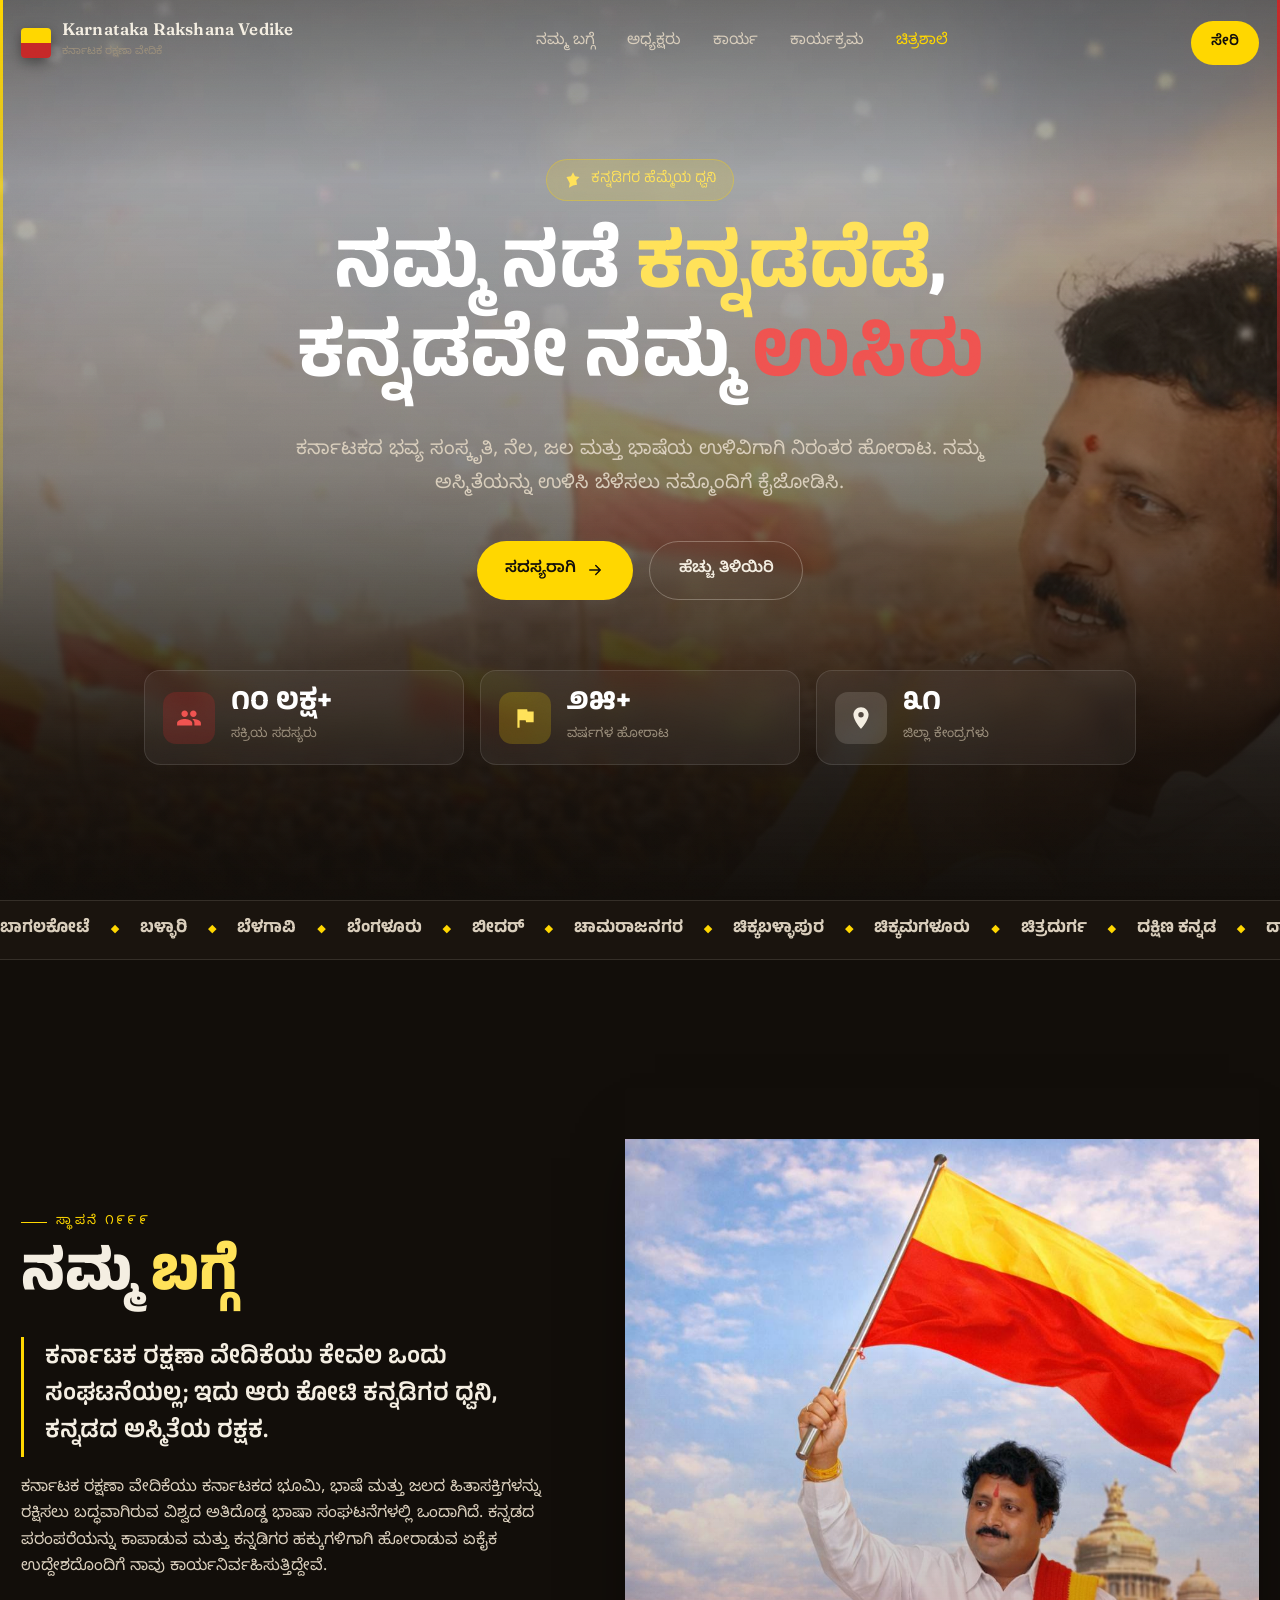
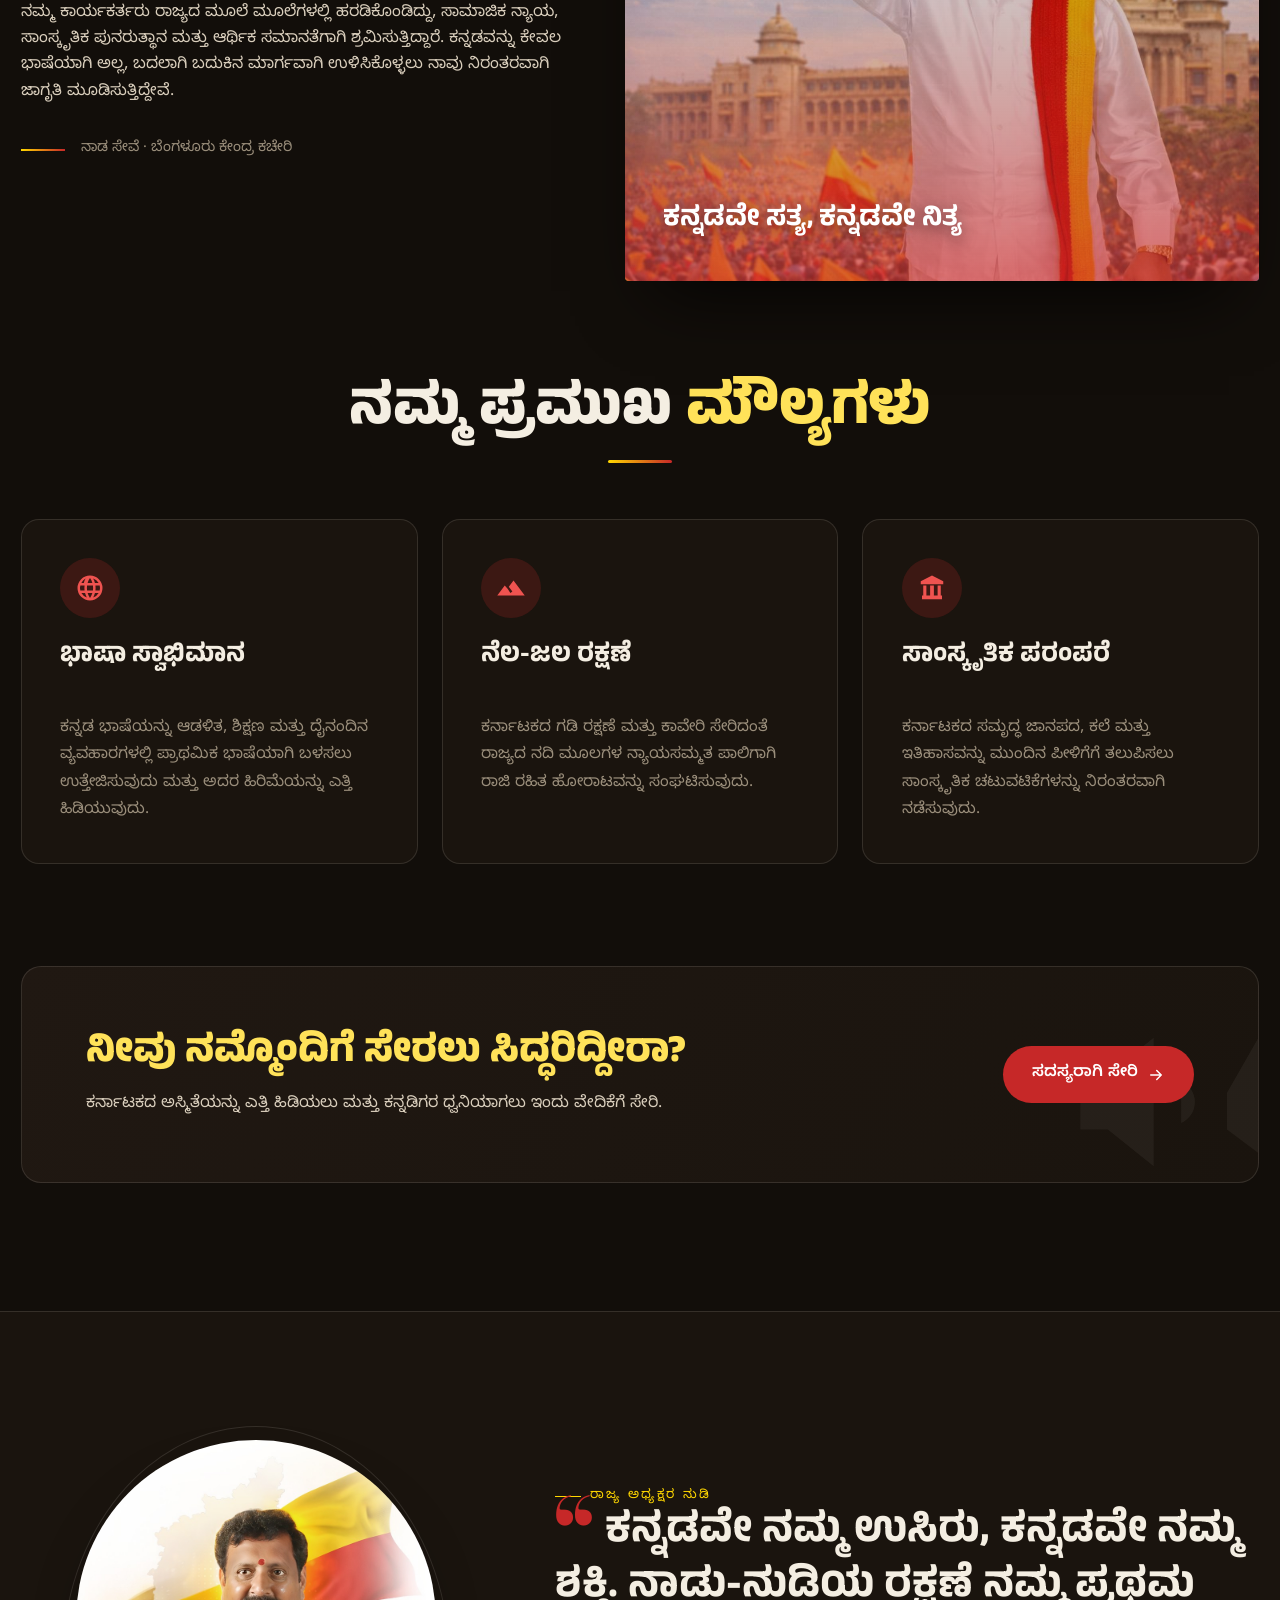
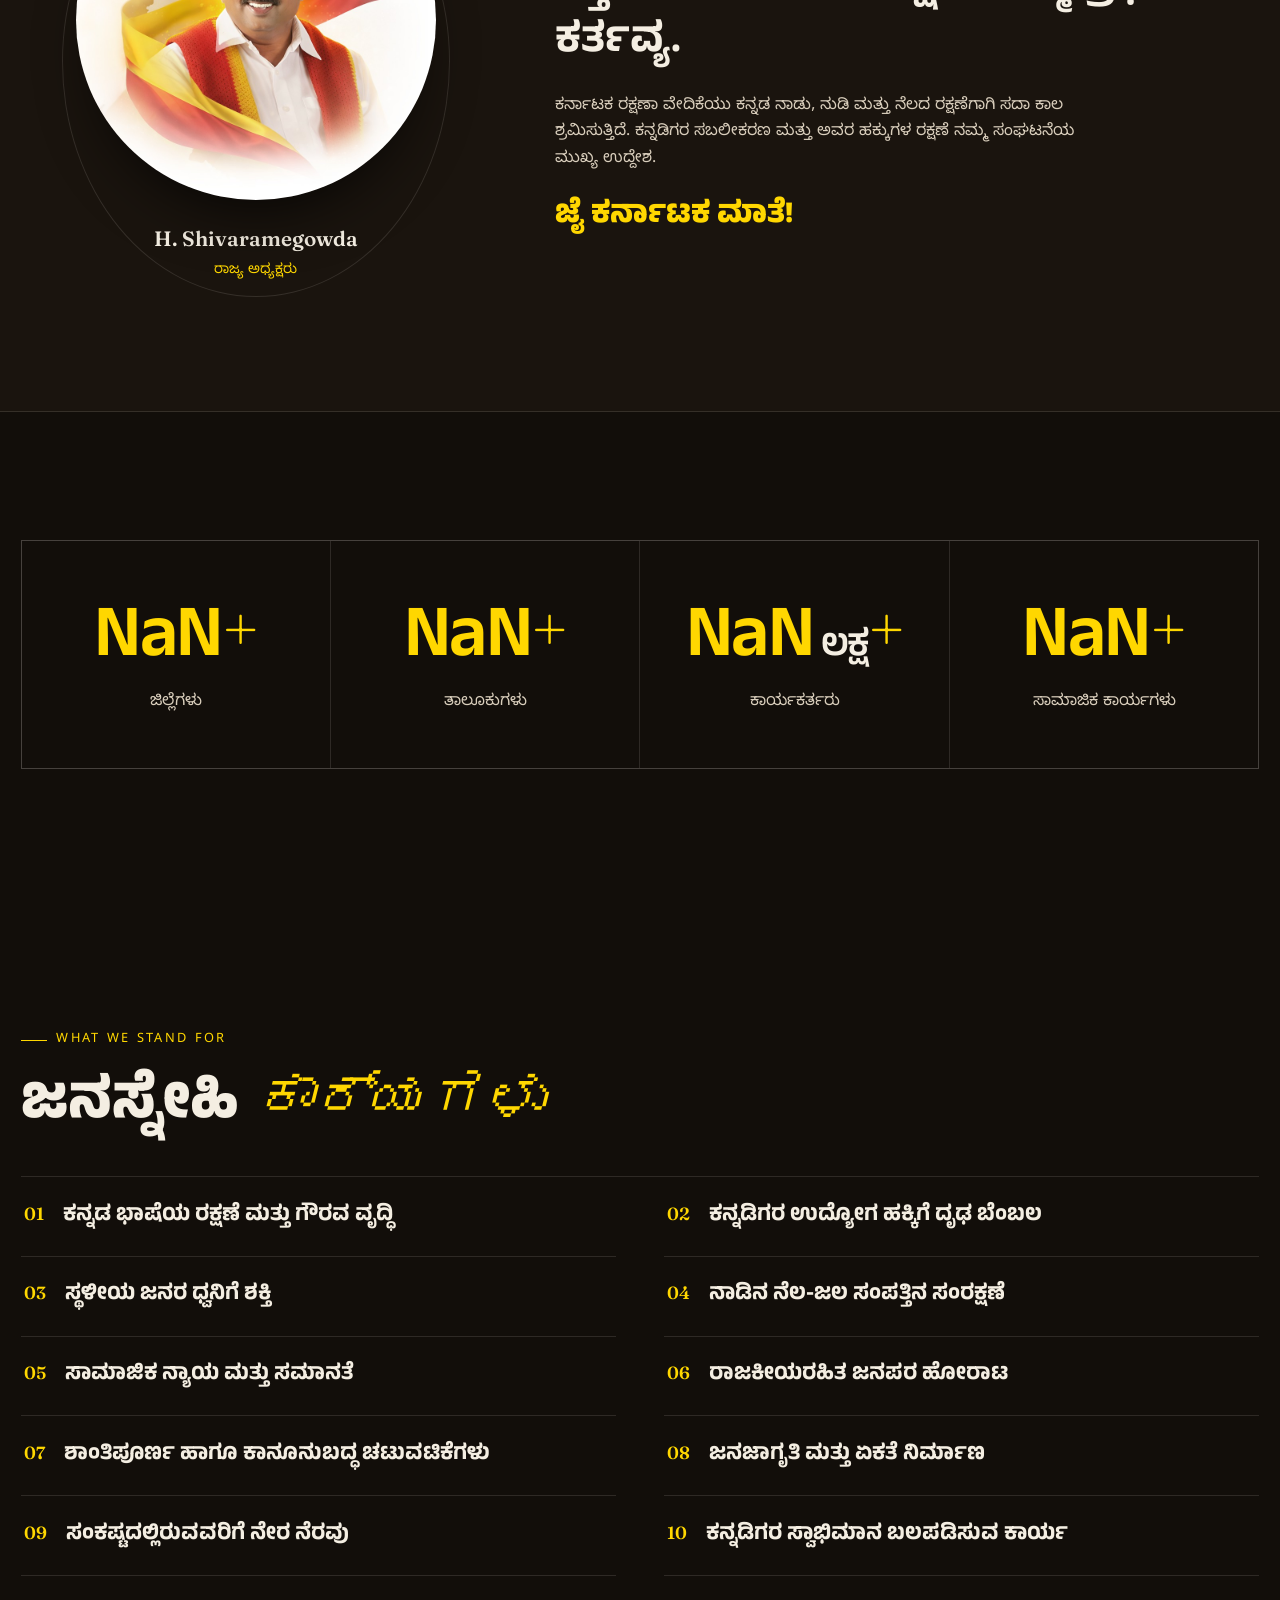
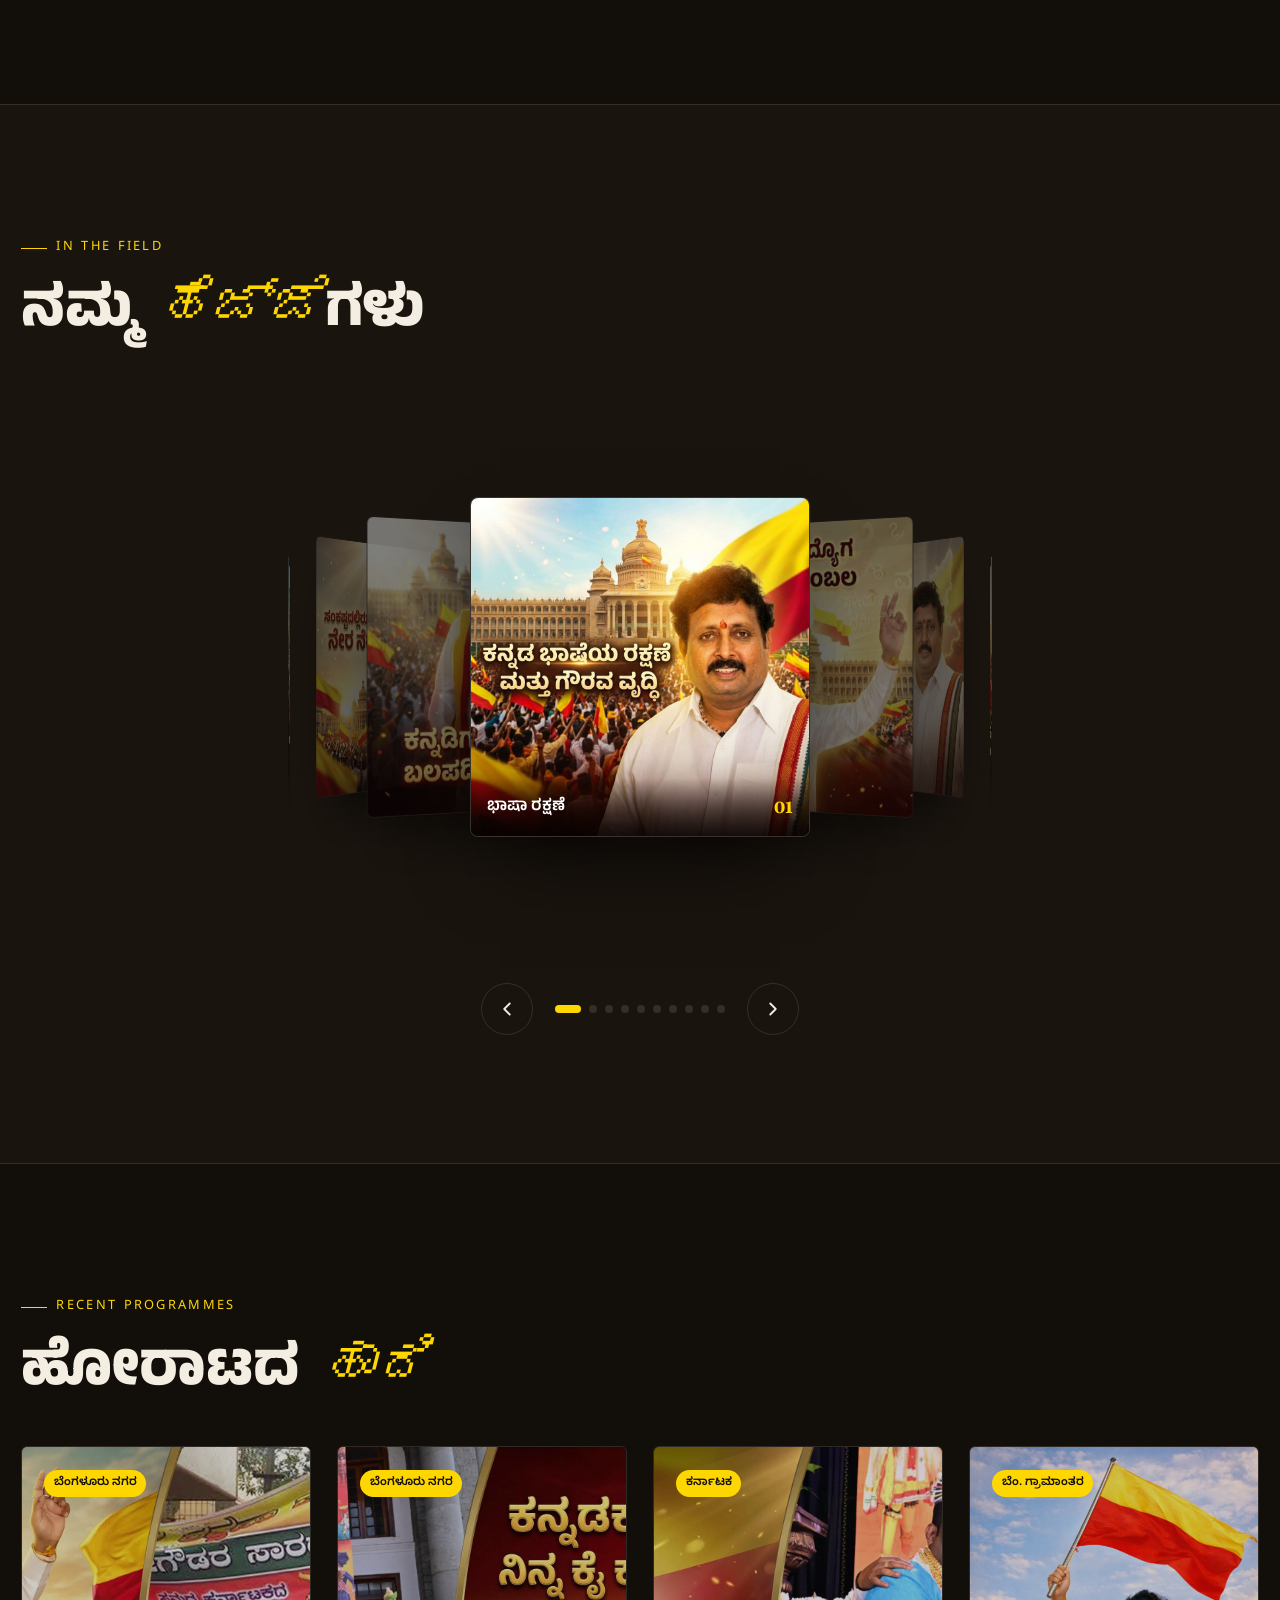
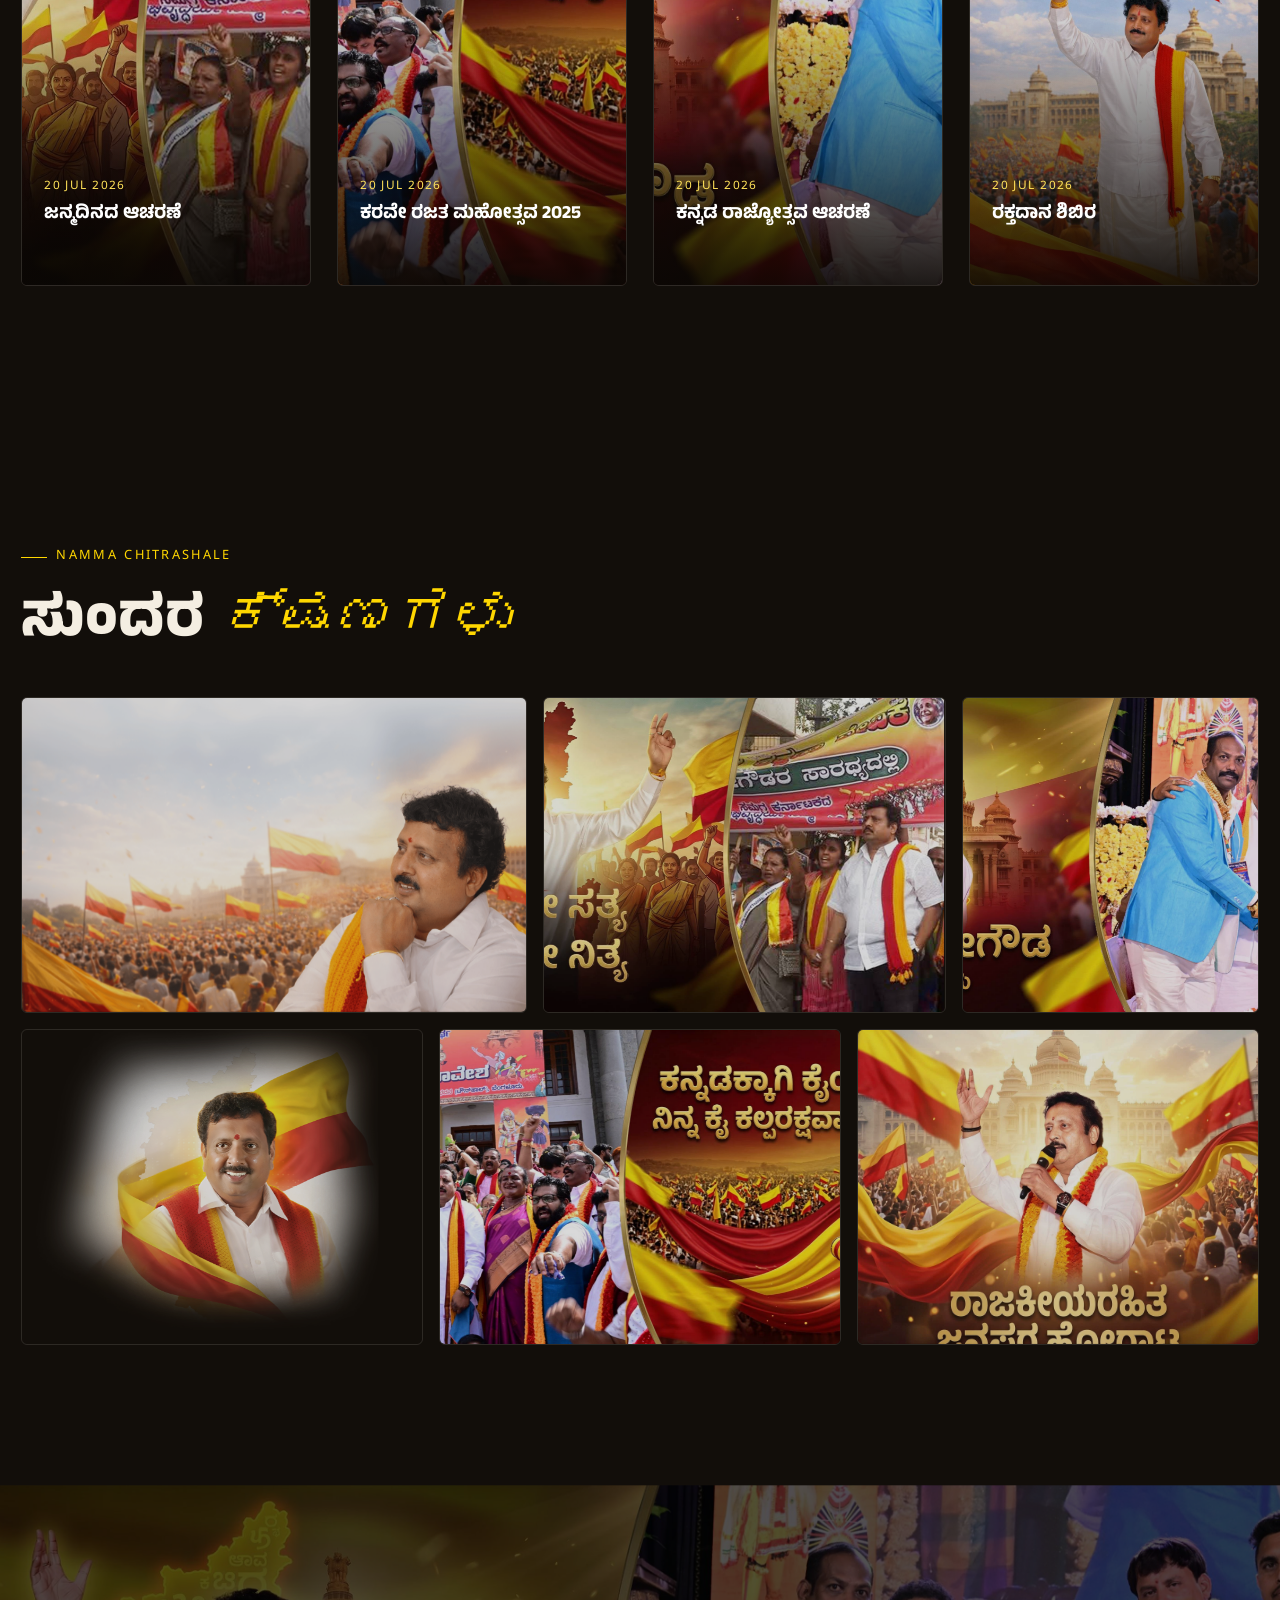
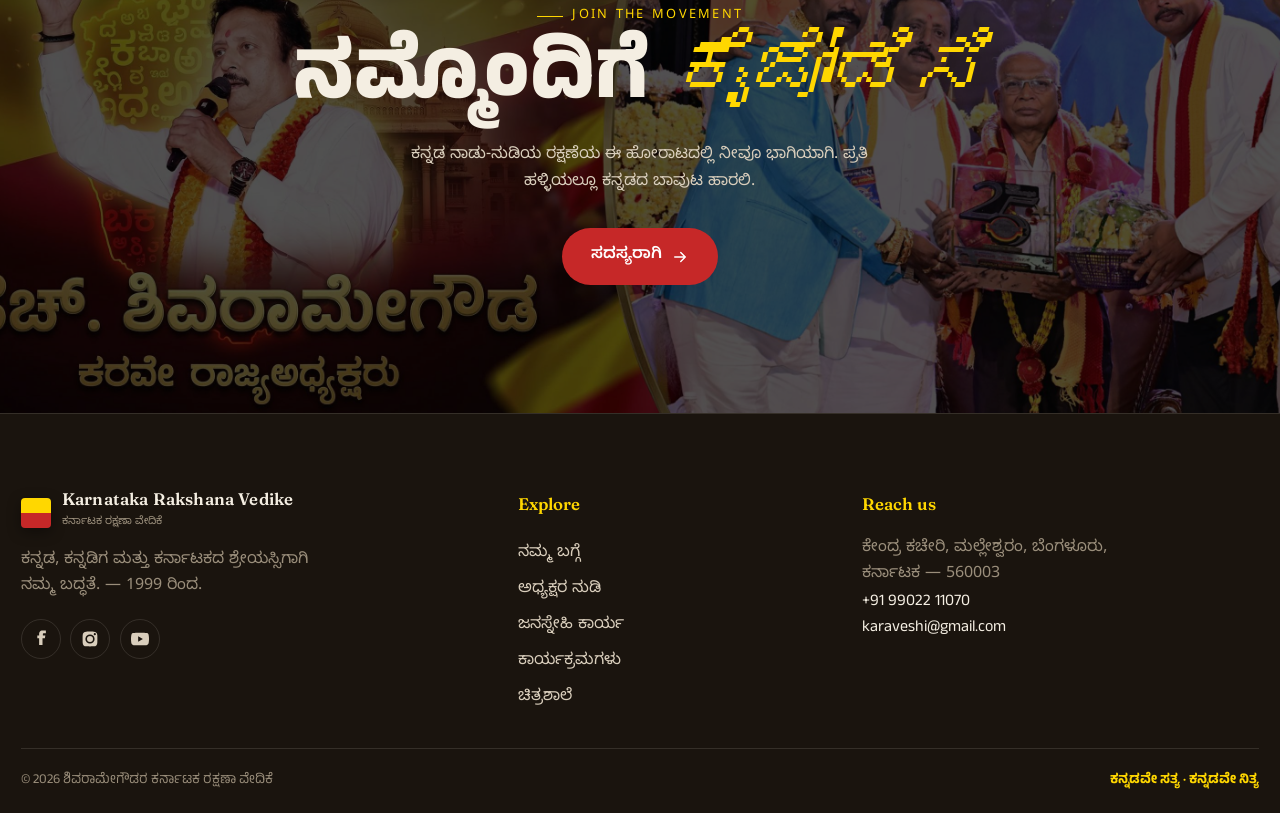
==== commit b4af7d04: "Apply brand colors: primary #C62828, secondary #FFD700 Update the palette tokens to the official bra" ====
--- a/index.html
+++ b/index.html
@@ -10,7 +10,7 @@
   <link rel="preconnect" href="https://fonts.gstatic.com" crossorigin />
   <link href="https://fonts.googleapis.com/css2?family=Fraunces:ital,opsz,wght@0,9..144,400;0,9..144,600;1,9..144,400;1,9..144,600&family=Anek+Kannada:wght@500;600;700;800&family=Archivo:wght@400;500;600&family=Noto+Sans+Kannada:wght@400;600;700&display=swap" rel="stylesheet" />
   <link rel="stylesheet" href="assets/styles2.css" />
-  <link rel="icon" href="data:image/svg+xml,%3Csvg xmlns='http://www.w3.org/2000/svg' viewBox='0 0 32 32'%3E%3Crect width='32' height='16' fill='%23E7B53C'/%3E%3Crect y='16' width='32' height='16' fill='%23D01E24'/%3E%3C/svg%3E" />
+  <link rel="icon" href="data:image/svg+xml,%3Csvg xmlns='http://www.w3.org/2000/svg' viewBox='0 0 32 32'%3E%3Crect width='32' height='16' fill='%23FFD700'/%3E%3Crect y='16' width='32' height='16' fill='%23C62828'/%3E%3C/svg%3E" />
 </head>
 <body>
   <div class="bar" id="bar" aria-hidden="true"></div>
--- a/assets/styles2.css
+++ b/assets/styles2.css
@@ -11,10 +11,10 @@
   --bone: #F4EEE2;
   --bone-2: #D9CEBC;
   --bone-3: #9A8E7B;
-  --crimson: #D01E24;
-  --crimson-2: #F0474C;
-  --gold: #E7B53C;
-  --gold-2: #F6D27A;
+  --crimson: #C62828;
+  --crimson-2: #EF5350;
+  --gold: #FFD700;
+  --gold-2: #FFE259;
   --line: rgba(244, 238, 226, .12);
   --line-2: rgba(244, 238, 226, .06);
 
@@ -75,7 +75,7 @@
   transition: transform .3s var(--e-out), box-shadow .3s var(--e-out);
 }
 .pill::before { content: ""; position: absolute; inset: 0; background: var(--gold-2); transform: translateY(101%); transition: transform .4s var(--e-out); z-index: -1; }
-.pill:hover { transform: translateY(-2px); box-shadow: 0 10px 26px -8px rgba(231,181,60,.6); } .pill:hover::before { transform: translateY(0); }
+.pill:hover { transform: translateY(-2px); box-shadow: 0 10px 26px -8px rgba(255,215,0,.55); } .pill:hover::before { transform: translateY(0); }
 .burger { display: grid; gap: 5px; padding: 8px; }
 .burger span { width: 22px; height: 2px; background: var(--bone); display: block; transition: transform .3s var(--e-out), opacity .3s; }
 .burger.open span:nth-child(1) { transform: translateY(7px) rotate(45deg); }
@@ -130,7 +130,7 @@
 .hcta { display: flex; flex-wrap: wrap; justify-content: center; gap: 1rem; margin-top: 2.4rem; }
 .btn--gold { background: var(--gold); color: var(--ink); font-weight: 700; }
 .btn--gold::before { content: ""; position: absolute; inset: 0; z-index: -1; background: var(--gold-2); transform: translateY(101%); transition: transform .45s var(--e-out); }
-.btn--gold:hover { transform: translateY(-3px); box-shadow: 0 16px 34px -12px rgba(231,181,60,.55); } .btn--gold:hover::before { transform: translateY(0); } .btn--gold:hover svg { transform: translateX(4px); }
+.btn--gold:hover { transform: translateY(-3px); box-shadow: 0 16px 34px -12px rgba(255,215,0,.5); } .btn--gold:hover::before { transform: translateY(0); } .btn--gold:hover svg { transform: translateX(4px); }
 .btn--glass { border: 1.5px solid rgba(244,238,226,.3); color: var(--bone); -webkit-backdrop-filter: blur(8px); backdrop-filter: blur(8px); }
 .btn--glass:hover { border-color: var(--bone); transform: translateY(-3px); }
 
@@ -163,7 +163,7 @@
 .btn svg { width: 18px; height: 18px; transition: transform .35s var(--e-out); }
 .btn--fill { background: var(--crimson); color: #fff; }
 .btn--fill::before { content: ""; position: absolute; inset: 0; z-index: -1; background: var(--crimson-2); transform: translateY(101%); transition: transform .45s var(--e-out); }
-.btn--fill:hover { transform: translateY(-3px); box-shadow: 0 16px 34px -12px rgba(208,30,36,.7); } .btn--fill:hover::before { transform: translateY(0); } .btn--fill:hover svg { transform: translateX(4px); }
+.btn--fill:hover { transform: translateY(-3px); box-shadow: 0 16px 34px -12px rgba(198,40,40,.6); } .btn--fill:hover::before { transform: translateY(0); } .btn--fill:hover svg { transform: translateX(4px); }
 .btn--ghost { border: 1px solid var(--line); color: var(--bone); }
 .btn--ghost:hover { border-color: var(--gold); color: var(--gold); transform: translateY(-3px); }
 .hero__meta { display: flex; flex-wrap: wrap; gap: clamp(1.5rem, 4vw, 3.4rem); margin-top: clamp(2.4rem, 5vw, 3.6rem); padding-top: 1.6rem; border-top: 1px solid var(--line); }
